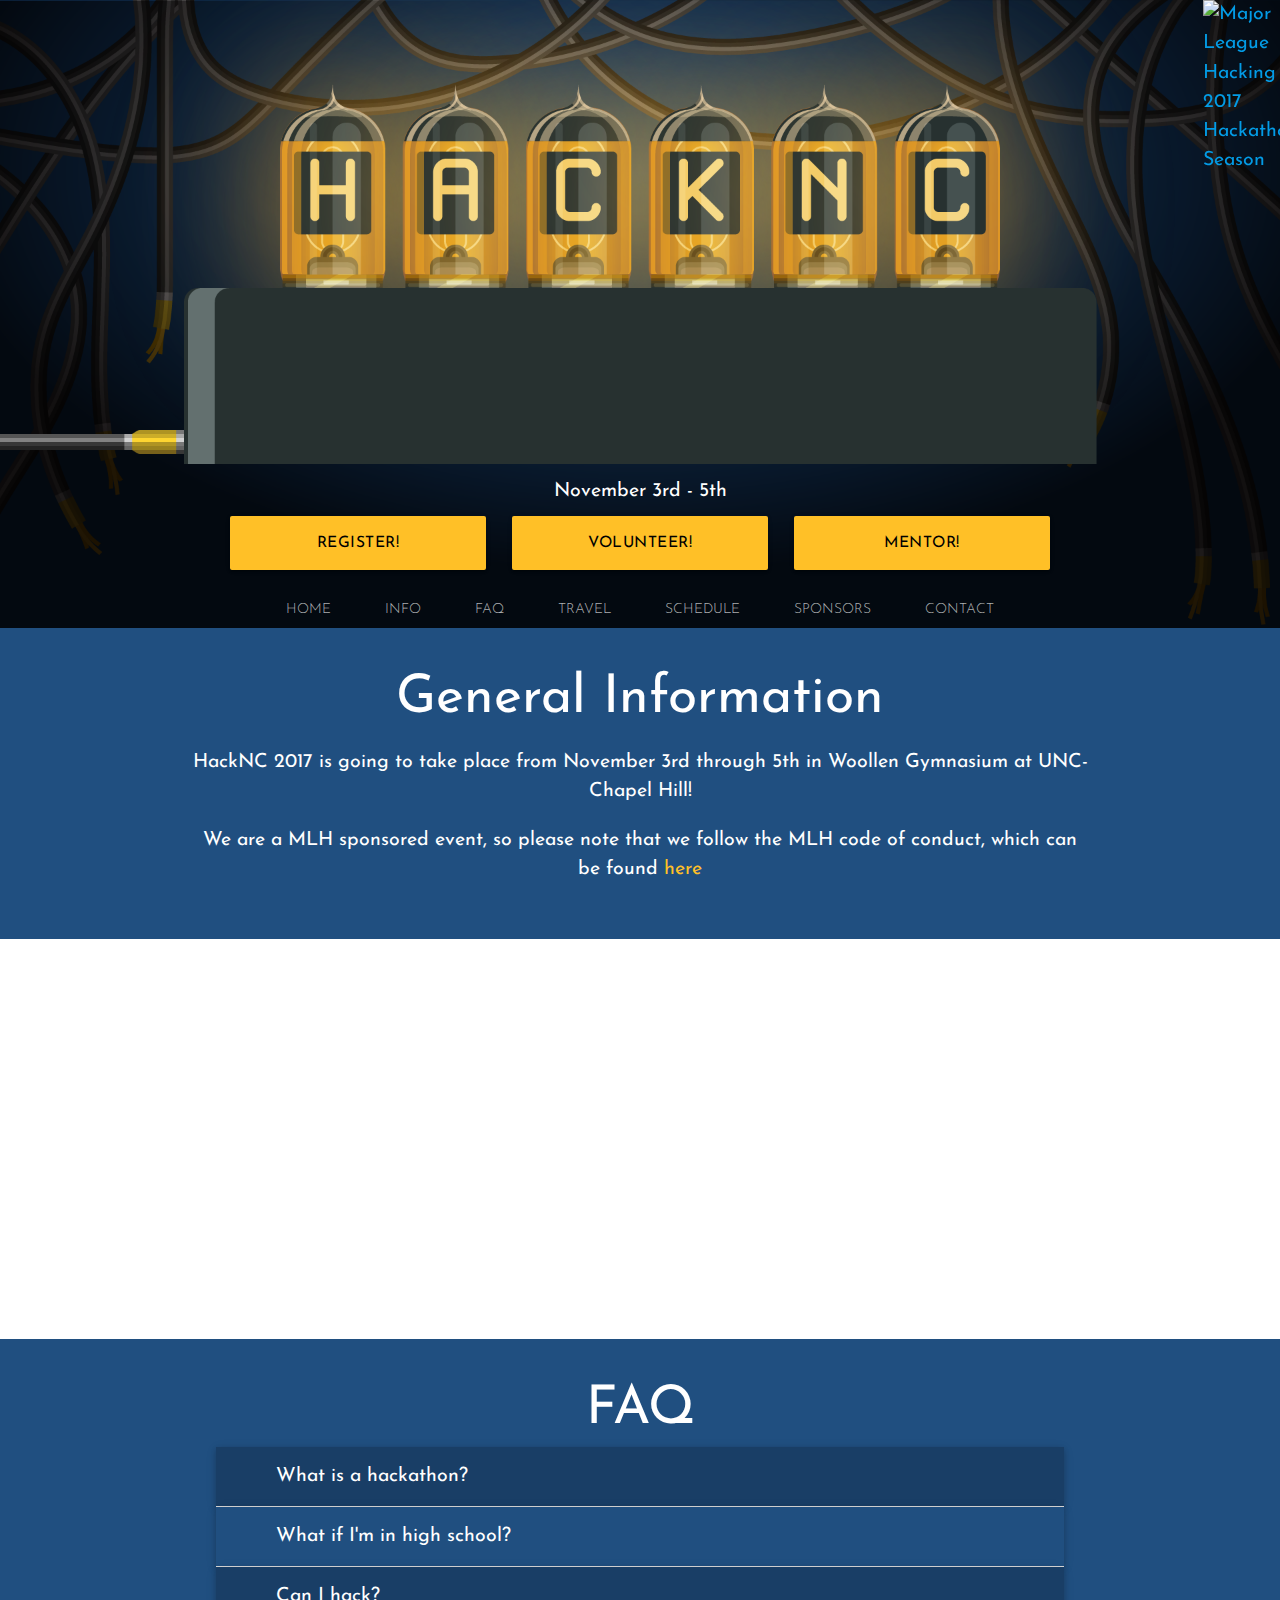
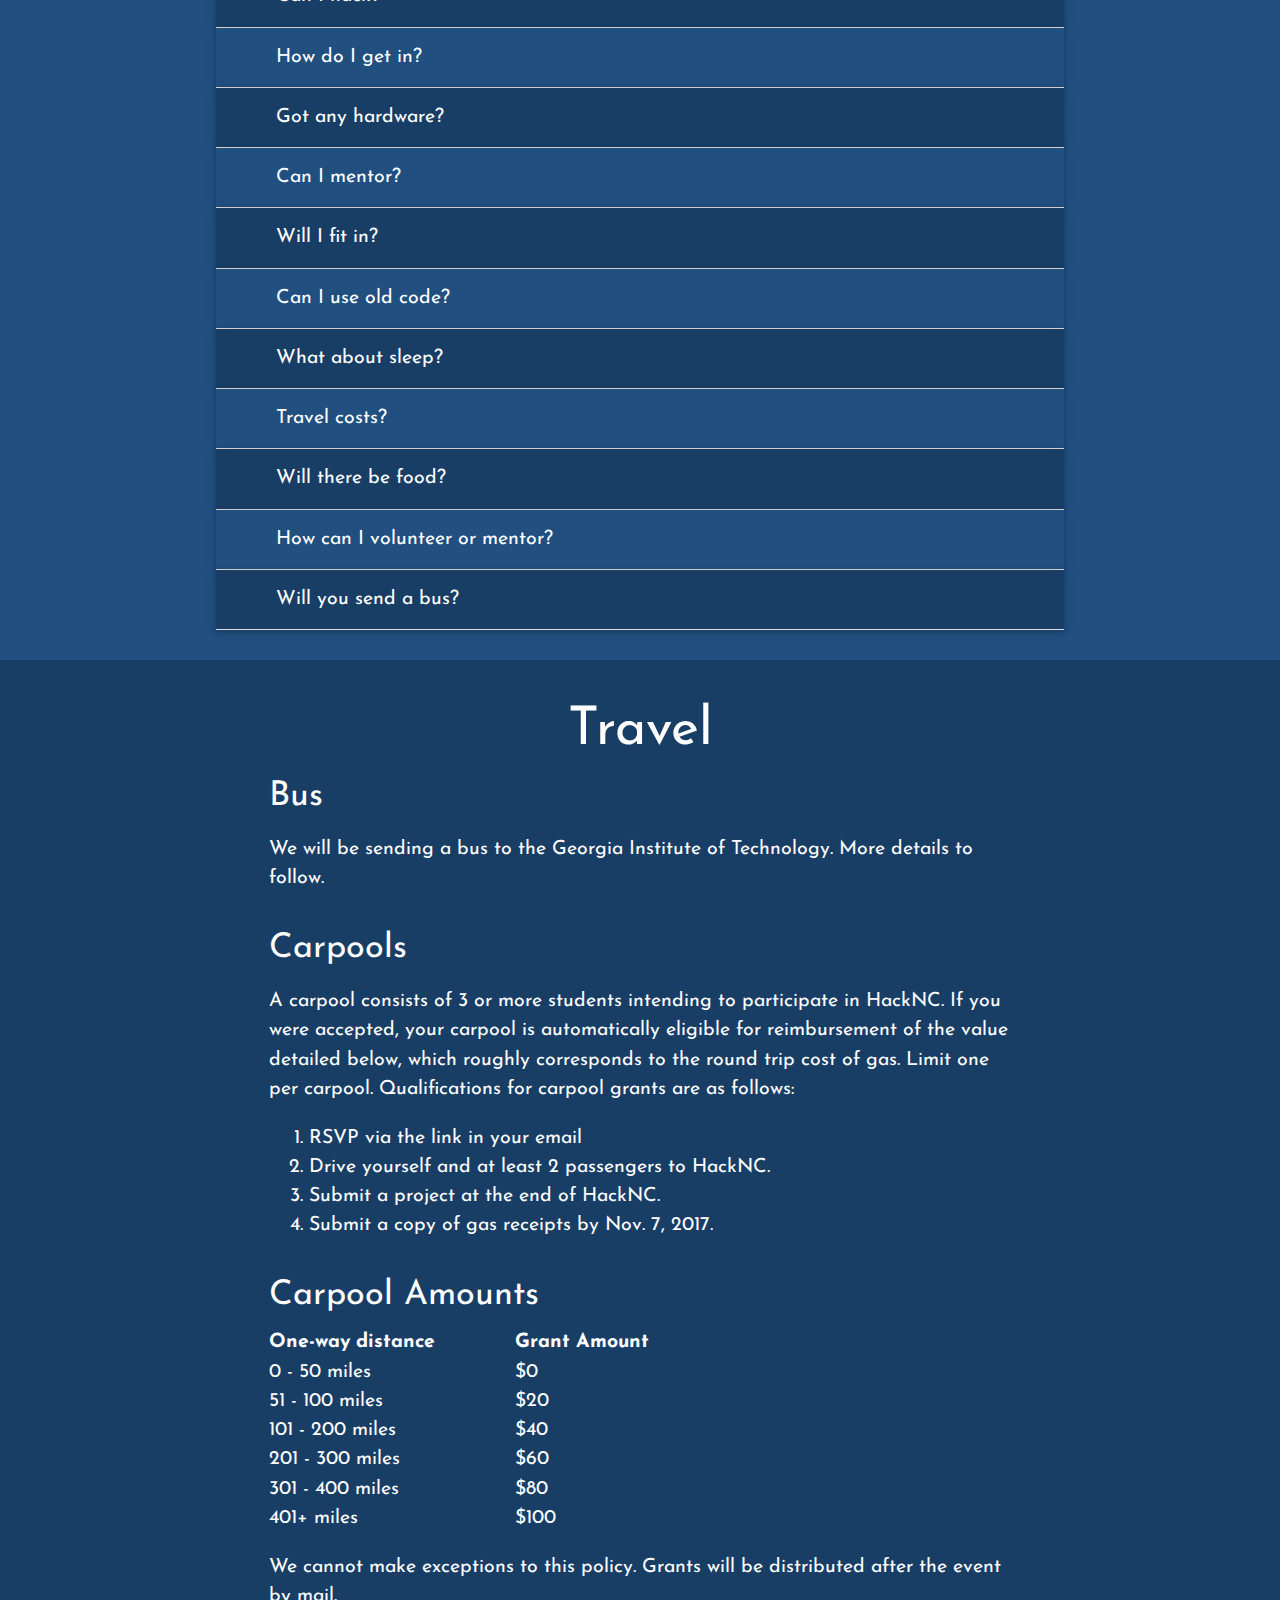
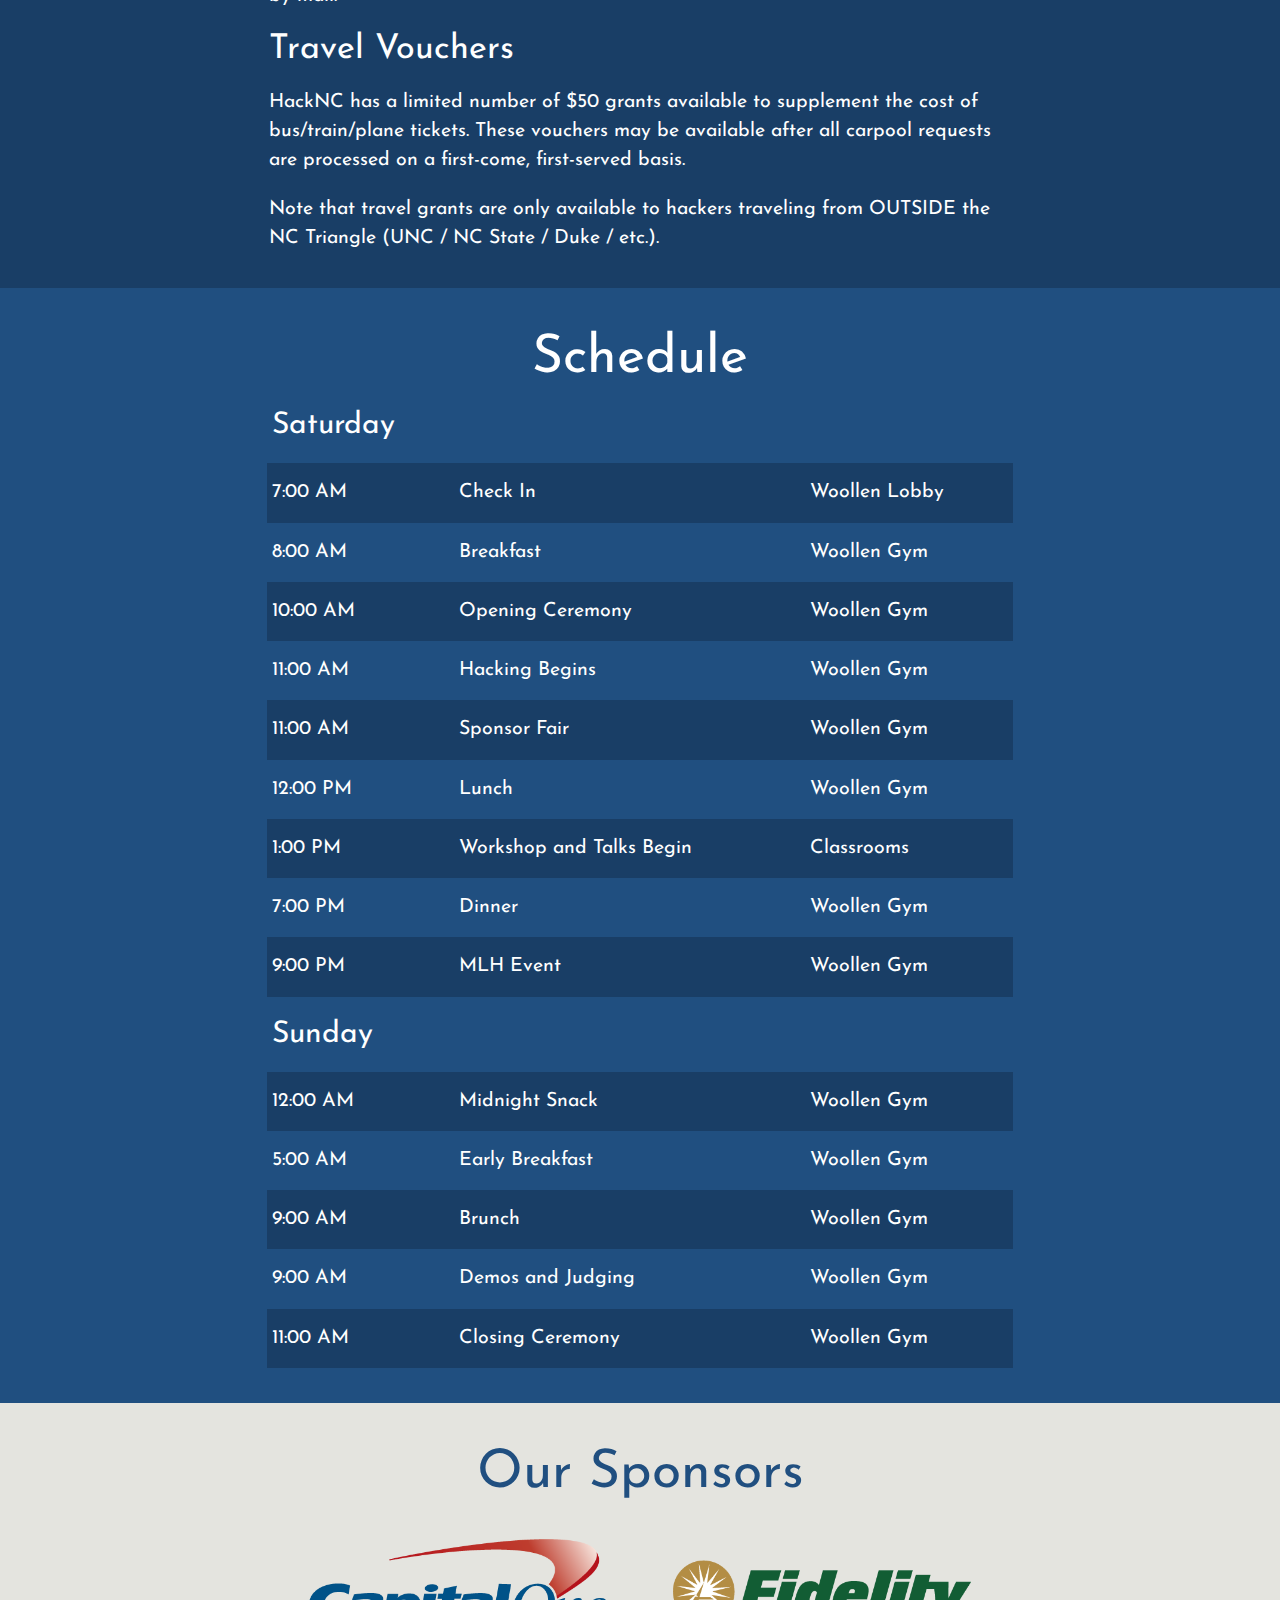
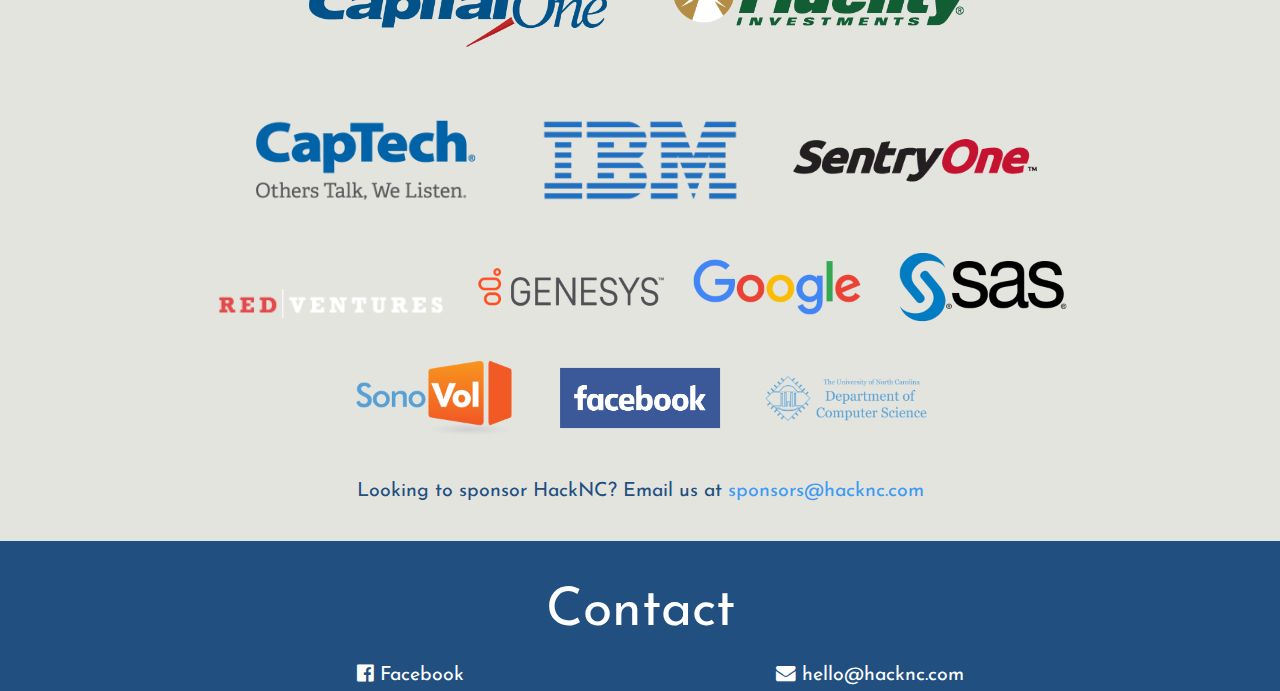
==== index.html @ a3426634 "add navbar fix for mobile" ====
<!DOCTYPE html>
<html>
    <head lang="en">
        <meta charset="utf-8">
        <meta name="viewport" content="width=device-width, initial-scale=1, maximum-scale=1, user-scalable=no">


        <script src="https://code.jquery.com/jquery-1.11.0.min.js"></script>
        <script src="https://cdnjs.cloudflare.com/ajax/libs/materialize/0.100.1/js/materialize.min.js"></script>
        <link rel="stylesheet" href="static/assets/css/main.css"></script>

        <link href="https://fonts.googleapis.com/css?family=Bungee|Rubik|Work+Sans|Cabin|Arvo|Nunito|Josefin+Sans" rel="stylesheet">
        <link href="https://maxcdn.bootstrapcdn.com/font-awesome/4.7.0/css/font-awesome.min.css" rel="stylesheet">

        <link href="static/assets/css/flipclock.css" rel="stylesheet">

        <link rel='icon' href='static/assets/images/favicon.png'>

        <title>HackNC 2017</title>
    </head>

    <body class='white-text'>

<a id="mlh-trust-badge"
    style="display:block;max-width:100px;position:fixed;right:1%;top:0;width:5%;z-index:10000"
    href="https://mlh.io/seasons/na-2018/events?utm_source=na-2018&utm_medium=TrustBadge&utm_campaign=na-2018&utm_content=black"
target="_blank"><img
src="https://s3.amazonaws.com/logged-assets/trust-badge/2018/black.png"
alt="Major League Hacking 2017 Hackathon Season" style="width:100%"></a>
        <div class="background-dark scrollspy" id='home'>
            <div class="row center" id="tubes-row">
                <div id="tubes">
                    <div id='countdown-content'>
                        <div id='countdown-wrapper'>
                            <div id='countdown'></div>
                        </div>
                    </div>
                </div>
            </div>
            <span id="date">November 3rd - 5th <br/></span>

            <div id="registration">
                <a id="register" class="btn-large component"
                    href="https://hacknc.typeform.com/to/a9xMrB">Register!</a>
                <a id='volunteer' class='btn-large component'
                    href="https://docs.google.com/forms/d/e/1FAIpQLSdmQZigMk1ZNoaH3tRZBI3BY5S1PJcHOA3Y2IKzVPr_pt2afA/viewform?usp=sf_link"
                    >Volunteer!</a>
                <a id='mentor' class='btn-large component'
                    href="https://docs.google.com/forms/d/e/1FAIpQLScJ01VDzc9hPVIRqfaGbGVtNDnKLGLErUo9kx80oJgfigaSFg/viewform?usp=sf_link"
                    >Mentor!</a>
            </div>

            <!-- TODO Setup Scrollspy here -->
            <div id="navwrapper">  
                <div id="navbar" class='center'>
                    <!--MOBILE-->
                    <ul class='nbar tabs-transparent table-of-contents hide-on-large-only'>
                        <li class="nitem"><a href="#home"><span>Home</span></a></li>
                        <!-- <li class="nitem"><a href="#register">Register</a></li> <--></-->
                        <!--<li class="nitem"><a
                            href="#info"><span>Info</span></a></li>-->
                        <li class="nitem"><a href="#faq"><span>FAQ</span></a></li>
                        <!--<li class="nitem"><a
                            href="#travel"><span>Travel</span></a></li>-->
                        <li class="nitem"><a href="#schedule"><span>Schedule</span></a></li>
                        <li class="nitem"><a href="#sponsors"><span>Sponsors</span></a></li>
                        <!--<li class="nitem"><a
                            href="#contact"><span>Contact</span></a></li>-->
                    </ul>
                    <!--DESKTOP-->
                    <ul class='nbar tabs-transparent table-of-contents hide-on-med-and-down'>
                        <li class="nitem"><a href="#home"><span>Home</span></a></li>
                        <!-- <li class="nitem"><a href="#register">Register</a></li> -->
                        <li class="nitem"><a href="#info"><span>Info</span></a></li>
                        <li class="nitem"><a href="#faq"><span>FAQ</span></a></li>
                        <li class="nitem"><a href="#travel"><span>Travel</span></a></li>
                        <li class="nitem"><a href="#schedule"><span>Schedule</span></a></li>
                        <li class="nitem"><a href="#sponsors"><span>Sponsors</span></a></li>
                        <li class="nitem"><a href="#contact"><span>Contact</span></a></li>
                    </ul>
                </div>
            </div>
        </div>

        <!-- <div class="section background-dark scrollspy" id='register'>
            <h1>Register</h1>
            </div> -->

            <!-- Registration Moddal -->
            <div id="register" class="modal">
                <div class="modal-content">
                    <h4>Registration</h4>
                    <p>FORM TODO</p>
                </div>

                <div class="modal-footer">
                    <a href="#!" class="modal-action modal-close waves-effect
                        waves-green btn-flat">Submit</a>
                </div>
            </div>


            <div class="section background-light scrollspy" id='info'>
                <div class="container">
                    <h2 class="center">General Information</h2>
                    <div class="row">
                        <div class="col s12 center">
                            <p>
HackNC 2017 is going to take place from November 3rd through 5th in Woollen
Gymnasium at UNC-Chapel Hill!</p>

                            <p> We are a MLH sponsored event, so please note that we
                            follow the MLH code of conduct, which can be found
                            <a href="https://static.mlh.io/docs/mlh-code-of-conduct.pdf">here</a></p>

                        </div>
                    </div>
                </div>
            </div>

            <div class="map-container">
                <iframe
                frameborder="0" style="border:0"
                src="https://www.google.com/maps/embed/v1/place?key=AIzaSyBzbKXif59z3vKRfUXR3LOs_Oc5w-GpB2o
                &q=Wollen+Gym+UNC+NC" allowfullscreen>
                </iframe>
            </div>

            <div class="section background-light scrollspy" id='faq'>
                <div class="container">
                    <h2 class="center">FAQ</h2>
                    <ul class="collapsible popout" data-collapsible="accordion">
                        <li>
                            <div class="collapsible-header faq-dark"><i class="material-icons"></i>What is a hackathon?</div>
                            <div class="collapsible-body faq-light"><p>A hackathon is a weekend of fun and learning. You'll become a better programmer, meet awesome people, and make cool stuff.  There will also be opportunities to win cool prizes and network with our sponsors.</p></div>
                        </li>
                        <li>
                            <div class="collapsible-header faq-light"><i class="material-icons"></i>What if I'm in high school?</div>
                            <div class="collapsible-body faq-dark"><p>As long as you'll be 18 or an enrolled student at UNC by November 3rd, 2017, we would love for you to come to HackNC.  Unfortunately (because of the incredible amount of paperwork involved) we won't be able to accept anyone under the age of 18 not currently enrolled at UNC</p></div>
                        </li>
                        <li>
                            <div class="collapsible-header faq-dark"><i class="material-icons"></i>Can I hack?</div>
                            <div class="collapsible-body faq-light"><p>High schoolers over 18, undergraduates, and graduate students are welcome to participate as hackers.  Professionals should check out mentorship.</p></div>
                        </li>
                        <li>
                            <div class="collapsible-header faq-light"><i class="material-icons"></i>How do I get in?</div>
                            <div class="collapsible-body faq-dark"><p>Anyone can
                                attend HackNC. Our admission criteria doesn't
                                include your level of experience.  However, the
                                registration system is still under construction,
                                join our mailing list to get updates!</p></div>
                        </li>
                        <li>
                            <div class="collapsible-header faq-dark"><i class="material-icons"></i>Got any hardware?</div>
                            <div class="collapsible-body faq-light"><p>You bet!  MLH is providing the <a href="https://mlh.io/hardware-lab">full hardware lab</a>. In addition, we will have soldering kits and other assorted components, Arduinos, Raspberry Pis, sensors, and more Pebbles than you can wear on four limbs...</p></div>
                        </li>
                        <li>
                            <div class="collapsible-header faq-light"><i class="material-icons"></i>Can I mentor?</div>
                            <div class="collapsible-body faq-dark"><p>Professionals are welcome to join as mentors, sponsors, or lecturers.  If you want to come as a mentor, contact us!</p></div>
                        </li>
                        <li>
                            <div class="collapsible-header faq-dark"><i class="material-icons"></i>Will I fit in?</div>
                            <div class="collapsible-body faq-light"><p>Definitely! HackNC and the UNC Computer Science Department are committed to making computer science a more diverse field. Inclusiveness is a top priority for us, and we've been beginner-friendly from the start.</p></div>
                        </li>
                        <li>
                            <div class="collapsible-header faq-light"><i class="material-icons"></i>Can I use old code?</div>
                            <div class="collapsible-body faq-dark"><p>You may use all the publicly available code and APIs that you want, but the code you will be judged on at the end of the hackathon must be new.</p></div>
                        </li>
                        <li>
                            <div class="collapsible-header faq-dark"><i class="material-icons"></i>What about sleep?</div>
                            <div class="collapsible-body faq-light"><p>You should do it!  Bring your own pillow and sleeping bag or blankets. There will be a sleeping space available Friday and Saturday nights.  More info available on our travel page.</p></div>
                        </li>
                        <li>
                            <div class="collapsible-header faq-light"><i class="material-icons"></i>Travel costs?</div>
                            <div class="collapsible-body faq-dark"><p>If you want to come, we want to help get you here.  We will have a limited number of reimbursements for carpooling or vanpooling.</p></div>
                        </li>
                        <li>
                            <div class="collapsible-header faq-dark"><i class="material-icons"></i>Will there be food?</div>
                            <div class="collapsible-body faq-light"><p>Don’t worry - we’ll provide six full meals throughout the hackathon and there will be plenty of snacks in between. You won’t be hungry.</p></div>
                        </li>
                        <li>
                            <div class="collapsible-header faq-light"><i class="material-icons"></i>How can I volunteer or mentor?</div>
                            <div class="collapsible-body faq-dark"><p>Please
                                join our mailing list above, and we will send out
                                information later this fall.
                            </p></div>
                        </li>
                        <li>
                            <div class="collapsible-header faq-dark"><i class="material-icons"></i>Will you send a bus?</div>
                            <div class="collapsible-body faq-light"><p>If you're
                                at Georgia Tech or in that part of Atlanta: you bet!
                                Join our mailing list and watch for more information
                                as we get closer to HackNC.
                        </li>
                    </ul>
                </div>
            </div>

            <div class='section background-dark scrollspy' id='travel'>
                <div class='container'>
                    <h2 class='center'>Travel</h2>
                    <div class='row'>
                        <div class='col s10 offset-s1'>
                            <h4>Bus</h4>
                            <p>We will be sending a bus to the Georgia Institute of Technology. More details to follow.</p>
                        </div>
                    </div>
                    <div class='row'>
                        <div class='col s10 offset-s1'>
                            <h4>Carpools</h4>
                            <p>A carpool consists of 3 or more students intending to participate in HackNC.
                            If you were accepted, your carpool is automatically eligible for reimbursement of the value detailed below, which roughly corresponds to the round trip cost of gas. Limit one per carpool. Qualifications for carpool grants are as follows:</p>
                            <ol>
                                <li>RSVP via the link in your email</li>
                                <li>Drive yourself and at least 2 passengers to HackNC.</li>
                                <li>Submit a project at the end of HackNC.</li>
                                <li>Submit a copy of gas receipts by Nov. 7, 2017.</li>
                            </ol>
                        </div>
                    </div>
                    
                    <div class='row'>
                        <div class='col s10 offset-s1'>
                            <h4>Carpool Amounts</h4>
                            <table align='left' class='grant-table'>
                                <tr><th>One-way distance</th><th>Grant Amount</th></tr>
                                <tr><td>0 - 50 miles</td><td>$0</td></tr>
                                <tr><td>51 - 100 miles</td><td>$20</td></tr>
                                <tr><td>101 - 200 miles</td><td>$40</td></tr>
                                <tr><td>201 - 300 miles</td><td>$60</td></tr>
                                <tr><td>301 - 400 miles</td><td>$80</td></tr>
                                <tr><td>401+ miles</td><td>$100</td></tr>
                            </table>
                            <br>
                        </div>
                    </div>
                    
                    <div class='row'>
                        <div class='col s10 offset-s1'>
                            <p>We cannot make exceptions to this policy. Grants will be distributed after the event by mail.</p>
                            <h4>Travel Vouchers</h4>
                            <p>HackNC has a limited number of $50 grants available to supplement the cost of bus/train/plane tickets. These vouchers may be available after all carpool requests are processed on a first-come, first-served basis.</p>
                            <p>Note that travel grants are only available to hackers traveling from OUTSIDE the NC Triangle (UNC / NC State / Duke / etc.).</p>
                        </div>
                    </div>
                </div>
            </div>

            <div class='section background-light scrollspy' id='schedule'>
                <h2 class='center'>Schedule</h2>
                <div class='row center'>
                    <div class='table-container col s12'>
                        <table>
                            <tbody>
                                <tr class='day'><td class='daycell'>Saturday</td></tr>
                                <tr><td class='time'>7:00 AM</td><td class='event'>Check In</td><td class='place'>Woollen Lobby</td></tr>
                                <tr><td class='time'>8:00 AM</td><td class='event'>Breakfast</td><td class='place'>Woollen Gym</td></tr>
                                <tr><td class='time'>10:00 AM</td><td class='event'>Opening Ceremony</td><td class='place'>Woollen Gym</td></tr>
                                <tr><td class='time'>11:00 AM</td><td class='event'>Hacking Begins</td><td class='place'>Woollen Gym</td></tr>
                                <tr><td class='time'>11:00 AM</td><td class='event'>Sponsor Fair</td><td class='place'>Woollen Gym</td></tr>
                                <tr><td class='time'>12:00 PM</td><td class='event'>Lunch</td><td class='place'>Woollen Gym</td></tr>
                                <tr><td class='time'>1:00 PM</td><td class='event'>Workshop and Talks Begin</td><td class='place'>Classrooms</td></tr>
                                <tr><td class='time'>7:00 PM</td><td class='event'>Dinner</td><td class='place'>Woollen Gym</td></tr>
                                <tr><td class='time'>9:00 PM</td><td class='event'>MLH Event</td><td class='place'>Woollen Gym</td></tr>
                                <tr class='day'><td class='daycell'>Sunday</td></tr>
                                <tr><td class='time'>12:00 AM</td><td class='event'>Midnight Snack</td><td class='place'>Woollen Gym</td></tr>
                                <tr><td class='time'>5:00 AM</td><td class='event'>Early Breakfast</td><td class='place'>Woollen Gym</td></tr>
                                <tr><td class='time'>9:00 AM</td><td class='event'>Brunch</td><td class='place'>Woollen Gym</td></tr>
                                <tr><td class='time'>9:00 AM</td><td class='event'>Demos and Judging</td><td class='place'>Woollen Gym</td></tr>
                                <tr><td class='time'>11:00 AM</td><td class='event'>Closing Ceremony</td><td class='place'>Woollen Gym</td></tr>
                            </tbody>
                        </table>
                    </div>
                </div>
            </div>

            <div class='section sponsors background-light scrollspy' id='sponsors'>
                <h2 class="center">Our Sponsors</h2>
                <div class='container center'>
                    <a href='https://www.capitalone.com/'>
                        <img class='sponsor-image tier-4' src='static/assets/images/sponsors/capitalone.png'></a>
                    <a href='https://www.fidelity.com/'>
                        <img class='sponsor-image tier-4' src='static/assets/images/sponsors/fidelity.png'></a>
                    <a href='https://www.captechconsulting.com/'>
                        <img class='sponsor-image tier-3' src='static/assets/images/sponsors/captech.png'></a>
                    <a href='https://www.ibm.com/'>
                        <img class='sponsor-image tier-3' src='static/assets/images/sponsors/ibm.png'></a>
                    <a href='https://www.sentryone.com/'>
                        <img class='sponsor-image tier-3' src='static/assets/images/sponsors/sentryone.png'></a>
                    <a href='https://www.redventures.com/'>
                        <img class='sponsor-image tier-3' src='static/assets/images/sponsors/rv.png'></a>
                    <a href='https://www.genesys.com/'>
                        <img class='sponsor-image tier-1' src='static/assets/images/sponsors/genesys.png'></a>
                    <a href='https://www.google.com/'>
                        <img class='sponsor-image tier-1' src='static/assets/images/sponsors/google.png'></a>
                    <a href='https://www.sas.com/'>
                        <img class='sponsor-image tier-1' src='static/assets/images/sponsors/sas.png'></a>
                    <a href='https://www.sonovol.com/'>
                        <img class='sponsor-image tier-1' src='static/assets/images/sponsors/sonovol.png'></a>
                    <a href='https://www.facebook.com/'>
                        <img class='sponsor-image tier-1' src='static/assets/images/sponsors/facebook.png'></a>
                    <a href='https://cs.unc.edu/'>
                        <img class='sponsor-image tier-1' src='static/assets/images/sponsors/unc-cs.png'></a>
                    <p class="center">Looking to sponsor HackNC? Email us at <a class="sponsor-email"
                    href="mailto:sponsors@hacknc.com">sponsors@hacknc.com</a></p>
                </div>
                
            </div>

            <div class="section background-light scrollspy" id='contact'>
                <h2 class="center">Contact</h2>
                <div class="container">
                    <div class="row">
                        <ul class="center" id="contact-links">
                            <li class="left fb-link"><a href="https://www.facebook.com/thehacknc/?fref=ts" class="white-text">
                                <i class="fa fa-facebook-official"></i> Facebook</a></li>
                            <li class="right email-link"><a href="mailto:hello@hacknc.com" class="white-text">
                                <i class="fa fa-envelope"></i> hello@hacknc.com</a></li>
                            <li class="left snapchat-link"><a href="https://www.snapchat.com/add/hacknc" class="white-text">
                                <i class="fa fa-snapchat-square"></i> HackNC</a></li>
                            <li class="right twitter-link"><a href="https://twitter.com/thehacknc" class="white-text">
                                <i class="fa fa-twitter-square"></i> @TheHackNC</a></li>
                        </ul>
                    </div>
                </div>
            </div>

            <script src="static/assets/js/main.js"></script>
            <script src="static/assets/js/schedule.js"></script>
            <script src="static/assets/js/register.js"></script>
            <script src="static/assets/js/flipclock.min.js"></script>

    </body>
    <script>
        (function(i,s,o,g,r,a,m){i['GoogleAnalyticsObject']=r;i[r]=i[r]||function(){
        (i[r].q=i[r].q||[]).push(arguments)},i[r].l=1*new Date();a=s.createElement(o),
        m=s.getElementsByTagName(o)[0];a.async=1;a.src=g;m.parentNode.insertBefore(a,m)
        })(window,document,'script','https://www.google-analytics.com/analytics.js','ga');

        ga('create', 'UA-61641591-3', 'auto');
        ga('send', 'pageview');
        document.getElementById("register").addEventListener("click", function() {
            ga('send', 'event', 'register-button', 'click');
        })
    </script>
</html>
---- static/assets/css/main.css ----
* {
  font-family: 'Josefin Sans';
  font-size: 1.2rem; }
  @media only screen and (min-width: 768px) {
    * {
      font-size: 1.3rem; } }

#home {
  text-align: center;
  padding-bottom: 0;
  top: 0;
  left: 0;
  background-image: url("/static/assets/images/vign3L.png");
  background-size: 100%;
  background-repeat: no-repeat; }

#tubes-row {
  position: relative;
  height: 400px;
  margin-bottom: 1%; }

#tubes {
  position: relative;
  background-image: url("/static/assets/images/tubes-only3.png");
  background-size: 100%;
  background-repeat: no-repeat;
  height: 100%;
  bottom: 0; }

#countdown-content {
  text-align: center;
  position: absolute;
  left: 50%;
  bottom: 0;
  margin-right: -50%;
  transform: translate(-50%, 0%); }
  @media only screen and (min-width: 400px) {
    #countdown-content {
      height: 25%; } }
  @media only screen and (min-width: 1248px) {
    #countdown-content {
      height: 30%; } }

#center-wrapper {
  text-align: center; }

#countdown {
  display: inline-block;
  width: auto; }

.table-of-contents a.active {
  font-weight: bold !important;
  background-color: rgba(255, 255, 255, 0.1) !important;
  border-bottom: 2px solid #fff !important; }

.materialize-red {
  background-color: #e51c23 !important; }

.materialize-red-text {
  color: #e51c23 !important; }

.materialize-red.lighten-5 {
  background-color: #fdeaeb !important; }

.materialize-red-text.text-lighten-5 {
  color: #fdeaeb !important; }

.materialize-red.lighten-4 {
  background-color: #f8c1c3 !important; }

.materialize-red-text.text-lighten-4 {
  color: #f8c1c3 !important; }

.materialize-red.lighten-3 {
  background-color: #f3989b !important; }

.materialize-red-text.text-lighten-3 {
  color: #f3989b !important; }

.materialize-red.lighten-2 {
  background-color: #ee6e73 !important; }

.materialize-red-text.text-lighten-2 {
  color: #ee6e73 !important; }

.materialize-red.lighten-1 {
  background-color: #ea454b !important; }

.materialize-red-text.text-lighten-1 {
  color: #ea454b !important; }

.materialize-red.darken-1 {
  background-color: #d0181e !important; }

.materialize-red-text.text-darken-1 {
  color: #d0181e !important; }

.materialize-red.darken-2 {
  background-color: #b9151b !important; }

.materialize-red-text.text-darken-2 {
  color: #b9151b !important; }

.materialize-red.darken-3 {
  background-color: #a21318 !important; }

.materialize-red-text.text-darken-3 {
  color: #a21318 !important; }

.materialize-red.darken-4 {
  background-color: #8b1014 !important; }

.materialize-red-text.text-darken-4 {
  color: #8b1014 !important; }

.red {
  background-color: #F44336 !important; }

.red-text {
  color: #F44336 !important; }

.red.lighten-5 {
  background-color: #FFEBEE !important; }

.red-text.text-lighten-5 {
  color: #FFEBEE !important; }

.red.lighten-4 {
  background-color: #FFCDD2 !important; }

.red-text.text-lighten-4 {
  color: #FFCDD2 !important; }

.red.lighten-3 {
  background-color: #EF9A9A !important; }

.red-text.text-lighten-3 {
  color: #EF9A9A !important; }

.red.lighten-2 {
  background-color: #E57373 !important; }

.red-text.text-lighten-2 {
  color: #E57373 !important; }

.red.lighten-1 {
  background-color: #EF5350 !important; }

.red-text.text-lighten-1 {
  color: #EF5350 !important; }

.red.darken-1 {
  background-color: #E53935 !important; }

.red-text.text-darken-1 {
  color: #E53935 !important; }

.red.darken-2 {
  background-color: #D32F2F !important; }

.red-text.text-darken-2 {
  color: #D32F2F !important; }

.red.darken-3 {
  background-color: #C62828 !important; }

.red-text.text-darken-3 {
  color: #C62828 !important; }

.red.darken-4 {
  background-color: #B71C1C !important; }

.red-text.text-darken-4 {
  color: #B71C1C !important; }

.red.accent-1 {
  background-color: #FF8A80 !important; }

.red-text.text-accent-1 {
  color: #FF8A80 !important; }

.red.accent-2 {
  background-color: #FF5252 !important; }

.red-text.text-accent-2 {
  color: #FF5252 !important; }

.red.accent-3 {
  background-color: #FF1744 !important; }

.red-text.text-accent-3 {
  color: #FF1744 !important; }

.red.accent-4 {
  background-color: #D50000 !important; }

.red-text.text-accent-4 {
  color: #D50000 !important; }

.pink {
  background-color: #e91e63 !important; }

.pink-text {
  color: #e91e63 !important; }

.pink.lighten-5 {
  background-color: #fce4ec !important; }

.pink-text.text-lighten-5 {
  color: #fce4ec !important; }

.pink.lighten-4 {
  background-color: #f8bbd0 !important; }

.pink-text.text-lighten-4 {
  color: #f8bbd0 !important; }

.pink.lighten-3 {
  background-color: #f48fb1 !important; }

.pink-text.text-lighten-3 {
  color: #f48fb1 !important; }

.pink.lighten-2 {
  background-color: #f06292 !important; }

.pink-text.text-lighten-2 {
  color: #f06292 !important; }

.pink.lighten-1 {
  background-color: #ec407a !important; }

.pink-text.text-lighten-1 {
  color: #ec407a !important; }

.pink.darken-1 {
  background-color: #d81b60 !important; }

.pink-text.text-darken-1 {
  color: #d81b60 !important; }

.pink.darken-2 {
  background-color: #c2185b !important; }

.pink-text.text-darken-2 {
  color: #c2185b !important; }

.pink.darken-3 {
  background-color: #ad1457 !important; }

.pink-text.text-darken-3 {
  color: #ad1457 !important; }

.pink.darken-4 {
  background-color: #880e4f !important; }

.pink-text.text-darken-4 {
  color: #880e4f !important; }

.pink.accent-1 {
  background-color: #ff80ab !important; }

.pink-text.text-accent-1 {
  color: #ff80ab !important; }

.pink.accent-2 {
  background-color: #ff4081 !important; }

.pink-text.text-accent-2 {
  color: #ff4081 !important; }

.pink.accent-3 {
  background-color: #f50057 !important; }

.pink-text.text-accent-3 {
  color: #f50057 !important; }

.pink.accent-4 {
  background-color: #c51162 !important; }

.pink-text.text-accent-4 {
  color: #c51162 !important; }

.purple {
  background-color: #9c27b0 !important; }

.purple-text {
  color: #9c27b0 !important; }

.purple.lighten-5 {
  background-color: #f3e5f5 !important; }

.purple-text.text-lighten-5 {
  color: #f3e5f5 !important; }

.purple.lighten-4 {
  background-color: #e1bee7 !important; }

.purple-text.text-lighten-4 {
  color: #e1bee7 !important; }

.purple.lighten-3 {
  background-color: #ce93d8 !important; }

.purple-text.text-lighten-3 {
  color: #ce93d8 !important; }

.purple.lighten-2 {
  background-color: #ba68c8 !important; }

.purple-text.text-lighten-2 {
  color: #ba68c8 !important; }

.purple.lighten-1 {
  background-color: #ab47bc !important; }

.purple-text.text-lighten-1 {
  color: #ab47bc !important; }

.purple.darken-1 {
  background-color: #8e24aa !important; }

.purple-text.text-darken-1 {
  color: #8e24aa !important; }

.purple.darken-2 {
  background-color: #7b1fa2 !important; }

.purple-text.text-darken-2 {
  color: #7b1fa2 !important; }

.purple.darken-3 {
  background-color: #6a1b9a !important; }

.purple-text.text-darken-3 {
  color: #6a1b9a !important; }

.purple.darken-4 {
  background-color: #4a148c !important; }

.purple-text.text-darken-4 {
  color: #4a148c !important; }

.purple.accent-1 {
  background-color: #ea80fc !important; }

.purple-text.text-accent-1 {
  color: #ea80fc !important; }

.purple.accent-2 {
  background-color: #e040fb !important; }

.purple-text.text-accent-2 {
  color: #e040fb !important; }

.purple.accent-3 {
  background-color: #d500f9 !important; }

.purple-text.text-accent-3 {
  color: #d500f9 !important; }

.purple.accent-4 {
  background-color: #aa00ff !important; }

.purple-text.text-accent-4 {
  color: #aa00ff !important; }

.deep-purple {
  background-color: #673ab7 !important; }

.deep-purple-text {
  color: #673ab7 !important; }

.deep-purple.lighten-5 {
  background-color: #ede7f6 !important; }

.deep-purple-text.text-lighten-5 {
  color: #ede7f6 !important; }

.deep-purple.lighten-4 {
  background-color: #d1c4e9 !important; }

.deep-purple-text.text-lighten-4 {
  color: #d1c4e9 !important; }

.deep-purple.lighten-3 {
  background-color: #b39ddb !important; }

.deep-purple-text.text-lighten-3 {
  color: #b39ddb !important; }

.deep-purple.lighten-2 {
  background-color: #9575cd !important; }

.deep-purple-text.text-lighten-2 {
  color: #9575cd !important; }

.deep-purple.lighten-1 {
  background-color: #7e57c2 !important; }

.deep-purple-text.text-lighten-1 {
  color: #7e57c2 !important; }

.deep-purple.darken-1 {
  background-color: #5e35b1 !important; }

.deep-purple-text.text-darken-1 {
  color: #5e35b1 !important; }

.deep-purple.darken-2 {
  background-color: #512da8 !important; }

.deep-purple-text.text-darken-2 {
  color: #512da8 !important; }

.deep-purple.darken-3 {
  background-color: #4527a0 !important; }

.deep-purple-text.text-darken-3 {
  color: #4527a0 !important; }

.deep-purple.darken-4 {
  background-color: #311b92 !important; }

.deep-purple-text.text-darken-4 {
  color: #311b92 !important; }

.deep-purple.accent-1 {
  background-color: #b388ff !important; }

.deep-purple-text.text-accent-1 {
  color: #b388ff !important; }

.deep-purple.accent-2 {
  background-color: #7c4dff !important; }

.deep-purple-text.text-accent-2 {
  color: #7c4dff !important; }

.deep-purple.accent-3 {
  background-color: #651fff !important; }

.deep-purple-text.text-accent-3 {
  color: #651fff !important; }

.deep-purple.accent-4 {
  background-color: #6200ea !important; }

.deep-purple-text.text-accent-4 {
  color: #6200ea !important; }

.indigo {
  background-color: #3f51b5 !important; }

.indigo-text {
  color: #3f51b5 !important; }

.indigo.lighten-5 {
  background-color: #e8eaf6 !important; }

.indigo-text.text-lighten-5 {
  color: #e8eaf6 !important; }

.indigo.lighten-4 {
  background-color: #c5cae9 !important; }

.indigo-text.text-lighten-4 {
  color: #c5cae9 !important; }

.indigo.lighten-3 {
  background-color: #9fa8da !important; }

.indigo-text.text-lighten-3 {
  color: #9fa8da !important; }

.indigo.lighten-2 {
  background-color: #7986cb !important; }

.indigo-text.text-lighten-2 {
  color: #7986cb !important; }

.indigo.lighten-1 {
  background-color: #5c6bc0 !important; }

.indigo-text.text-lighten-1 {
  color: #5c6bc0 !important; }

.indigo.darken-1 {
  background-color: #3949ab !important; }

.indigo-text.text-darken-1 {
  color: #3949ab !important; }

.indigo.darken-2 {
  background-color: #303f9f !important; }

.indigo-text.text-darken-2 {
  color: #303f9f !important; }

.indigo.darken-3 {
  background-color: #283593 !important; }

.indigo-text.text-darken-3 {
  color: #283593 !important; }

.indigo.darken-4 {
  background-color: #1a237e !important; }

.indigo-text.text-darken-4 {
  color: #1a237e !important; }

.indigo.accent-1 {
  background-color: #8c9eff !important; }

.indigo-text.text-accent-1 {
  color: #8c9eff !important; }

.indigo.accent-2 {
  background-color: #536dfe !important; }

.indigo-text.text-accent-2 {
  color: #536dfe !important; }

.indigo.accent-3 {
  background-color: #3d5afe !important; }

.indigo-text.text-accent-3 {
  color: #3d5afe !important; }

.indigo.accent-4 {
  background-color: #304ffe !important; }

.indigo-text.text-accent-4 {
  color: #304ffe !important; }

.blue {
  background-color: #2196F3 !important; }

.blue-text {
  color: #2196F3 !important; }

.blue.lighten-5 {
  background-color: #E3F2FD !important; }

.blue-text.text-lighten-5 {
  color: #E3F2FD !important; }

.blue.lighten-4 {
  background-color: #BBDEFB !important; }

.blue-text.text-lighten-4 {
  color: #BBDEFB !important; }

.blue.lighten-3 {
  background-color: #90CAF9 !important; }

.blue-text.text-lighten-3 {
  color: #90CAF9 !important; }

.blue.lighten-2 {
  background-color: #64B5F6 !important; }

.blue-text.text-lighten-2 {
  color: #64B5F6 !important; }

.blue.lighten-1 {
  background-color: #42A5F5 !important; }

.blue-text.text-lighten-1 {
  color: #42A5F5 !important; }

.blue.darken-1 {
  background-color: #1E88E5 !important; }

.blue-text.text-darken-1 {
  color: #1E88E5 !important; }

.blue.darken-2 {
  background-color: #1976D2 !important; }

.blue-text.text-darken-2 {
  color: #1976D2 !important; }

.blue.darken-3 {
  background-color: #1565C0 !important; }

.blue-text.text-darken-3 {
  color: #1565C0 !important; }

.blue.darken-4 {
  background-color: #0D47A1 !important; }

.blue-text.text-darken-4 {
  color: #0D47A1 !important; }

.blue.accent-1 {
  background-color: #82B1FF !important; }

.blue-text.text-accent-1 {
  color: #82B1FF !important; }

.blue.accent-2 {
  background-color: #448AFF !important; }

.blue-text.text-accent-2 {
  color: #448AFF !important; }

.blue.accent-3 {
  background-color: #2979FF !important; }

.blue-text.text-accent-3 {
  color: #2979FF !important; }

.blue.accent-4 {
  background-color: #2962FF !important; }

.blue-text.text-accent-4 {
  color: #2962FF !important; }

.light-blue {
  background-color: #03a9f4 !important; }

.light-blue-text {
  color: #03a9f4 !important; }

.light-blue.lighten-5 {
  background-color: #e1f5fe !important; }

.light-blue-text.text-lighten-5 {
  color: #e1f5fe !important; }

.light-blue.lighten-4 {
  background-color: #b3e5fc !important; }

.light-blue-text.text-lighten-4 {
  color: #b3e5fc !important; }

.light-blue.lighten-3 {
  background-color: #81d4fa !important; }

.light-blue-text.text-lighten-3 {
  color: #81d4fa !important; }

.light-blue.lighten-2 {
  background-color: #4fc3f7 !important; }

.light-blue-text.text-lighten-2 {
  color: #4fc3f7 !important; }

.light-blue.lighten-1 {
  background-color: #29b6f6 !important; }

.light-blue-text.text-lighten-1 {
  color: #29b6f6 !important; }

.light-blue.darken-1 {
  background-color: #039be5 !important; }

.light-blue-text.text-darken-1 {
  color: #039be5 !important; }

.light-blue.darken-2 {
  background-color: #0288d1 !important; }

.light-blue-text.text-darken-2 {
  color: #0288d1 !important; }

.light-blue.darken-3 {
  background-color: #0277bd !important; }

.light-blue-text.text-darken-3 {
  color: #0277bd !important; }

.light-blue.darken-4 {
  background-color: #01579b !important; }

.light-blue-text.text-darken-4 {
  color: #01579b !important; }

.light-blue.accent-1 {
  background-color: #80d8ff !important; }

.light-blue-text.text-accent-1 {
  color: #80d8ff !important; }

.light-blue.accent-2 {
  background-color: #40c4ff !important; }

.light-blue-text.text-accent-2 {
  color: #40c4ff !important; }

.light-blue.accent-3 {
  background-color: #00b0ff !important; }

.light-blue-text.text-accent-3 {
  color: #00b0ff !important; }

.light-blue.accent-4 {
  background-color: #0091ea !important; }

.light-blue-text.text-accent-4 {
  color: #0091ea !important; }

.cyan {
  background-color: #00bcd4 !important; }

.cyan-text {
  color: #00bcd4 !important; }

.cyan.lighten-5 {
  background-color: #e0f7fa !important; }

.cyan-text.text-lighten-5 {
  color: #e0f7fa !important; }

.cyan.lighten-4 {
  background-color: #b2ebf2 !important; }

.cyan-text.text-lighten-4 {
  color: #b2ebf2 !important; }

.cyan.lighten-3 {
  background-color: #80deea !important; }

.cyan-text.text-lighten-3 {
  color: #80deea !important; }

.cyan.lighten-2 {
  background-color: #4dd0e1 !important; }

.cyan-text.text-lighten-2 {
  color: #4dd0e1 !important; }

.cyan.lighten-1 {
  background-color: #26c6da !important; }

.cyan-text.text-lighten-1 {
  color: #26c6da !important; }

.cyan.darken-1 {
  background-color: #00acc1 !important; }

.cyan-text.text-darken-1 {
  color: #00acc1 !important; }

.cyan.darken-2 {
  background-color: #0097a7 !important; }

.cyan-text.text-darken-2 {
  color: #0097a7 !important; }

.cyan.darken-3 {
  background-color: #00838f !important; }

.cyan-text.text-darken-3 {
  color: #00838f !important; }

.cyan.darken-4 {
  background-color: #006064 !important; }

.cyan-text.text-darken-4 {
  color: #006064 !important; }

.cyan.accent-1 {
  background-color: #84ffff !important; }

.cyan-text.text-accent-1 {
  color: #84ffff !important; }

.cyan.accent-2 {
  background-color: #18ffff !important; }

.cyan-text.text-accent-2 {
  color: #18ffff !important; }

.cyan.accent-3 {
  background-color: #00e5ff !important; }

.cyan-text.text-accent-3 {
  color: #00e5ff !important; }

.cyan.accent-4 {
  background-color: #00b8d4 !important; }

.cyan-text.text-accent-4 {
  color: #00b8d4 !important; }

.teal {
  background-color: #009688 !important; }

.teal-text {
  color: #009688 !important; }

.teal.lighten-5 {
  background-color: #e0f2f1 !important; }

.teal-text.text-lighten-5 {
  color: #e0f2f1 !important; }

.teal.lighten-4 {
  background-color: #b2dfdb !important; }

.teal-text.text-lighten-4 {
  color: #b2dfdb !important; }

.teal.lighten-3 {
  background-color: #80cbc4 !important; }

.teal-text.text-lighten-3 {
  color: #80cbc4 !important; }

.teal.lighten-2 {
  background-color: #4db6ac !important; }

.teal-text.text-lighten-2 {
  color: #4db6ac !important; }

.teal.lighten-1 {
  background-color: #26a69a !important; }

.teal-text.text-lighten-1 {
  color: #26a69a !important; }

.teal.darken-1 {
  background-color: #00897b !important; }

.teal-text.text-darken-1 {
  color: #00897b !important; }

.teal.darken-2 {
  background-color: #00796b !important; }

.teal-text.text-darken-2 {
  color: #00796b !important; }

.teal.darken-3 {
  background-color: #00695c !important; }

.teal-text.text-darken-3 {
  color: #00695c !important; }

.teal.darken-4 {
  background-color: #004d40 !important; }

.teal-text.text-darken-4 {
  color: #004d40 !important; }

.teal.accent-1 {
  background-color: #a7ffeb !important; }

.teal-text.text-accent-1 {
  color: #a7ffeb !important; }

.teal.accent-2 {
  background-color: #64ffda !important; }

.teal-text.text-accent-2 {
  color: #64ffda !important; }

.teal.accent-3 {
  background-color: #1de9b6 !important; }

.teal-text.text-accent-3 {
  color: #1de9b6 !important; }

.teal.accent-4 {
  background-color: #00bfa5 !important; }

.teal-text.text-accent-4 {
  color: #00bfa5 !important; }

.green {
  background-color: #4CAF50 !important; }

.green-text {
  color: #4CAF50 !important; }

.green.lighten-5 {
  background-color: #E8F5E9 !important; }

.green-text.text-lighten-5 {
  color: #E8F5E9 !important; }

.green.lighten-4 {
  background-color: #C8E6C9 !important; }

.green-text.text-lighten-4 {
  color: #C8E6C9 !important; }

.green.lighten-3 {
  background-color: #A5D6A7 !important; }

.green-text.text-lighten-3 {
  color: #A5D6A7 !important; }

.green.lighten-2 {
  background-color: #81C784 !important; }

.green-text.text-lighten-2 {
  color: #81C784 !important; }

.green.lighten-1 {
  background-color: #66BB6A !important; }

.green-text.text-lighten-1 {
  color: #66BB6A !important; }

.green.darken-1 {
  background-color: #43A047 !important; }

.green-text.text-darken-1 {
  color: #43A047 !important; }

.green.darken-2 {
  background-color: #388E3C !important; }

.green-text.text-darken-2 {
  color: #388E3C !important; }

.green.darken-3 {
  background-color: #2E7D32 !important; }

.green-text.text-darken-3 {
  color: #2E7D32 !important; }

.green.darken-4 {
  background-color: #1B5E20 !important; }

.green-text.text-darken-4 {
  color: #1B5E20 !important; }

.green.accent-1 {
  background-color: #B9F6CA !important; }

.green-text.text-accent-1 {
  color: #B9F6CA !important; }

.green.accent-2 {
  background-color: #69F0AE !important; }

.green-text.text-accent-2 {
  color: #69F0AE !important; }

.green.accent-3 {
  background-color: #00E676 !important; }

.green-text.text-accent-3 {
  color: #00E676 !important; }

.green.accent-4 {
  background-color: #00C853 !important; }

.green-text.text-accent-4 {
  color: #00C853 !important; }

.light-green {
  background-color: #8bc34a !important; }

.light-green-text {
  color: #8bc34a !important; }

.light-green.lighten-5 {
  background-color: #f1f8e9 !important; }

.light-green-text.text-lighten-5 {
  color: #f1f8e9 !important; }

.light-green.lighten-4 {
  background-color: #dcedc8 !important; }

.light-green-text.text-lighten-4 {
  color: #dcedc8 !important; }

.light-green.lighten-3 {
  background-color: #c5e1a5 !important; }

.light-green-text.text-lighten-3 {
  color: #c5e1a5 !important; }

.light-green.lighten-2 {
  background-color: #aed581 !important; }

.light-green-text.text-lighten-2 {
  color: #aed581 !important; }

.light-green.lighten-1 {
  background-color: #9ccc65 !important; }

.light-green-text.text-lighten-1 {
  color: #9ccc65 !important; }

.light-green.darken-1 {
  background-color: #7cb342 !important; }

.light-green-text.text-darken-1 {
  color: #7cb342 !important; }

.light-green.darken-2 {
  background-color: #689f38 !important; }

.light-green-text.text-darken-2 {
  color: #689f38 !important; }

.light-green.darken-3 {
  background-color: #558b2f !important; }

.light-green-text.text-darken-3 {
  color: #558b2f !important; }

.light-green.darken-4 {
  background-color: #33691e !important; }

.light-green-text.text-darken-4 {
  color: #33691e !important; }

.light-green.accent-1 {
  background-color: #ccff90 !important; }

.light-green-text.text-accent-1 {
  color: #ccff90 !important; }

.light-green.accent-2 {
  background-color: #b2ff59 !important; }

.light-green-text.text-accent-2 {
  color: #b2ff59 !important; }

.light-green.accent-3 {
  background-color: #76ff03 !important; }

.light-green-text.text-accent-3 {
  color: #76ff03 !important; }

.light-green.accent-4 {
  background-color: #64dd17 !important; }

.light-green-text.text-accent-4 {
  color: #64dd17 !important; }

.lime {
  background-color: #cddc39 !important; }

.lime-text {
  color: #cddc39 !important; }

.lime.lighten-5 {
  background-color: #f9fbe7 !important; }

.lime-text.text-lighten-5 {
  color: #f9fbe7 !important; }

.lime.lighten-4 {
  background-color: #f0f4c3 !important; }

.lime-text.text-lighten-4 {
  color: #f0f4c3 !important; }

.lime.lighten-3 {
  background-color: #e6ee9c !important; }

.lime-text.text-lighten-3 {
  color: #e6ee9c !important; }

.lime.lighten-2 {
  background-color: #dce775 !important; }

.lime-text.text-lighten-2 {
  color: #dce775 !important; }

.lime.lighten-1 {
  background-color: #d4e157 !important; }

.lime-text.text-lighten-1 {
  color: #d4e157 !important; }

.lime.darken-1 {
  background-color: #c0ca33 !important; }

.lime-text.text-darken-1 {
  color: #c0ca33 !important; }

.lime.darken-2 {
  background-color: #afb42b !important; }

.lime-text.text-darken-2 {
  color: #afb42b !important; }

.lime.darken-3 {
  background-color: #9e9d24 !important; }

.lime-text.text-darken-3 {
  color: #9e9d24 !important; }

.lime.darken-4 {
  background-color: #827717 !important; }

.lime-text.text-darken-4 {
  color: #827717 !important; }

.lime.accent-1 {
  background-color: #f4ff81 !important; }

.lime-text.text-accent-1 {
  color: #f4ff81 !important; }

.lime.accent-2 {
  background-color: #eeff41 !important; }

.lime-text.text-accent-2 {
  color: #eeff41 !important; }

.lime.accent-3 {
  background-color: #c6ff00 !important; }

.lime-text.text-accent-3 {
  color: #c6ff00 !important; }

.lime.accent-4 {
  background-color: #aeea00 !important; }

.lime-text.text-accent-4 {
  color: #aeea00 !important; }

.yellow {
  background-color: #ffeb3b !important; }

.yellow-text {
  color: #ffeb3b !important; }

.yellow.lighten-5 {
  background-color: #fffde7 !important; }

.yellow-text.text-lighten-5 {
  color: #fffde7 !important; }

.yellow.lighten-4 {
  background-color: #fff9c4 !important; }

.yellow-text.text-lighten-4 {
  color: #fff9c4 !important; }

.yellow.lighten-3 {
  background-color: #fff59d !important; }

.yellow-text.text-lighten-3 {
  color: #fff59d !important; }

.yellow.lighten-2 {
  background-color: #fff176 !important; }

.yellow-text.text-lighten-2 {
  color: #fff176 !important; }

.yellow.lighten-1 {
  background-color: #ffee58 !important; }

.yellow-text.text-lighten-1 {
  color: #ffee58 !important; }

.yellow.darken-1 {
  background-color: #fdd835 !important; }

.yellow-text.text-darken-1 {
  color: #fdd835 !important; }

.yellow.darken-2 {
  background-color: #fbc02d !important; }

.yellow-text.text-darken-2 {
  color: #fbc02d !important; }

.yellow.darken-3 {
  background-color: #f9a825 !important; }

.yellow-text.text-darken-3 {
  color: #f9a825 !important; }

.yellow.darken-4 {
  background-color: #f57f17 !important; }

.yellow-text.text-darken-4 {
  color: #f57f17 !important; }

.yellow.accent-1 {
  background-color: #ffff8d !important; }

.yellow-text.text-accent-1 {
  color: #ffff8d !important; }

.yellow.accent-2 {
  background-color: #ffff00 !important; }

.yellow-text.text-accent-2 {
  color: #ffff00 !important; }

.yellow.accent-3 {
  background-color: #ffea00 !important; }

.yellow-text.text-accent-3 {
  color: #ffea00 !important; }

.yellow.accent-4 {
  background-color: #ffd600 !important; }

.yellow-text.text-accent-4 {
  color: #ffd600 !important; }

.amber {
  background-color: #ffc107 !important; }

.amber-text {
  color: #ffc107 !important; }

.amber.lighten-5 {
  background-color: #fff8e1 !important; }

.amber-text.text-lighten-5 {
  color: #fff8e1 !important; }

.amber.lighten-4 {
  background-color: #ffecb3 !important; }

.amber-text.text-lighten-4 {
  color: #ffecb3 !important; }

.amber.lighten-3 {
  background-color: #ffe082 !important; }

.amber-text.text-lighten-3 {
  color: #ffe082 !important; }

.amber.lighten-2 {
  background-color: #ffd54f !important; }

.amber-text.text-lighten-2 {
  color: #ffd54f !important; }

.amber.lighten-1 {
  background-color: #ffca28 !important; }

.amber-text.text-lighten-1 {
  color: #ffca28 !important; }

.amber.darken-1 {
  background-color: #ffb300 !important; }

.amber-text.text-darken-1 {
  color: #ffb300 !important; }

.amber.darken-2 {
  background-color: #ffa000 !important; }

.amber-text.text-darken-2 {
  color: #ffa000 !important; }

.amber.darken-3 {
  background-color: #ff8f00 !important; }

.amber-text.text-darken-3 {
  color: #ff8f00 !important; }

.amber.darken-4 {
  background-color: #ff6f00 !important; }

.amber-text.text-darken-4 {
  color: #ff6f00 !important; }

.amber.accent-1 {
  background-color: #ffe57f !important; }

.amber-text.text-accent-1 {
  color: #ffe57f !important; }

.amber.accent-2 {
  background-color: #ffd740 !important; }

.amber-text.text-accent-2 {
  color: #ffd740 !important; }

.amber.accent-3 {
  background-color: #ffc400 !important; }

.amber-text.text-accent-3 {
  color: #ffc400 !important; }

.amber.accent-4 {
  background-color: #ffab00 !important; }

.amber-text.text-accent-4 {
  color: #ffab00 !important; }

.orange {
  background-color: #ff9800 !important; }

.orange-text {
  color: #ff9800 !important; }

.orange.lighten-5 {
  background-color: #fff3e0 !important; }

.orange-text.text-lighten-5 {
  color: #fff3e0 !important; }

.orange.lighten-4 {
  background-color: #ffe0b2 !important; }

.orange-text.text-lighten-4 {
  color: #ffe0b2 !important; }

.orange.lighten-3 {
  background-color: #ffcc80 !important; }

.orange-text.text-lighten-3 {
  color: #ffcc80 !important; }

.orange.lighten-2 {
  background-color: #ffb74d !important; }

.orange-text.text-lighten-2 {
  color: #ffb74d !important; }

.orange.lighten-1 {
  background-color: #ffa726 !important; }

.orange-text.text-lighten-1 {
  color: #ffa726 !important; }

.orange.darken-1 {
  background-color: #fb8c00 !important; }

.orange-text.text-darken-1 {
  color: #fb8c00 !important; }

.orange.darken-2 {
  background-color: #f57c00 !important; }

.orange-text.text-darken-2 {
  color: #f57c00 !important; }

.orange.darken-3 {
  background-color: #ef6c00 !important; }

.orange-text.text-darken-3 {
  color: #ef6c00 !important; }

.orange.darken-4 {
  background-color: #e65100 !important; }

.orange-text.text-darken-4 {
  color: #e65100 !important; }

.orange.accent-1 {
  background-color: #ffd180 !important; }

.orange-text.text-accent-1 {
  color: #ffd180 !important; }

.orange.accent-2 {
  background-color: #ffab40 !important; }

.orange-text.text-accent-2 {
  color: #ffab40 !important; }

.orange.accent-3 {
  background-color: #ff9100 !important; }

.orange-text.text-accent-3 {
  color: #ff9100 !important; }

.orange.accent-4 {
  background-color: #ff6d00 !important; }

.orange-text.text-accent-4 {
  color: #ff6d00 !important; }

.deep-orange {
  background-color: #ff5722 !important; }

.deep-orange-text {
  color: #ff5722 !important; }

.deep-orange.lighten-5 {
  background-color: #fbe9e7 !important; }

.deep-orange-text.text-lighten-5 {
  color: #fbe9e7 !important; }

.deep-orange.lighten-4 {
  background-color: #ffccbc !important; }

.deep-orange-text.text-lighten-4 {
  color: #ffccbc !important; }

.deep-orange.lighten-3 {
  background-color: #ffab91 !important; }

.deep-orange-text.text-lighten-3 {
  color: #ffab91 !important; }

.deep-orange.lighten-2 {
  background-color: #ff8a65 !important; }

.deep-orange-text.text-lighten-2 {
  color: #ff8a65 !important; }

.deep-orange.lighten-1 {
  background-color: #ff7043 !important; }

.deep-orange-text.text-lighten-1 {
  color: #ff7043 !important; }

.deep-orange.darken-1 {
  background-color: #f4511e !important; }

.deep-orange-text.text-darken-1 {
  color: #f4511e !important; }

.deep-orange.darken-2 {
  background-color: #e64a19 !important; }

.deep-orange-text.text-darken-2 {
  color: #e64a19 !important; }

.deep-orange.darken-3 {
  background-color: #d84315 !important; }

.deep-orange-text.text-darken-3 {
  color: #d84315 !important; }

.deep-orange.darken-4 {
  background-color: #bf360c !important; }

.deep-orange-text.text-darken-4 {
  color: #bf360c !important; }

.deep-orange.accent-1 {
  background-color: #ff9e80 !important; }

.deep-orange-text.text-accent-1 {
  color: #ff9e80 !important; }

.deep-orange.accent-2 {
  background-color: #ff6e40 !important; }

.deep-orange-text.text-accent-2 {
  color: #ff6e40 !important; }

.deep-orange.accent-3 {
  background-color: #ff3d00 !important; }

.deep-orange-text.text-accent-3 {
  color: #ff3d00 !important; }

.deep-orange.accent-4 {
  background-color: #dd2c00 !important; }

.deep-orange-text.text-accent-4 {
  color: #dd2c00 !important; }

.brown {
  background-color: #795548 !important; }

.brown-text {
  color: #795548 !important; }

.brown.lighten-5 {
  background-color: #efebe9 !important; }

.brown-text.text-lighten-5 {
  color: #efebe9 !important; }

.brown.lighten-4 {
  background-color: #d7ccc8 !important; }

.brown-text.text-lighten-4 {
  color: #d7ccc8 !important; }

.brown.lighten-3 {
  background-color: #bcaaa4 !important; }

.brown-text.text-lighten-3 {
  color: #bcaaa4 !important; }

.brown.lighten-2 {
  background-color: #a1887f !important; }

.brown-text.text-lighten-2 {
  color: #a1887f !important; }

.brown.lighten-1 {
  background-color: #8d6e63 !important; }

.brown-text.text-lighten-1 {
  color: #8d6e63 !important; }

.brown.darken-1 {
  background-color: #6d4c41 !important; }

.brown-text.text-darken-1 {
  color: #6d4c41 !important; }

.brown.darken-2 {
  background-color: #5d4037 !important; }

.brown-text.text-darken-2 {
  color: #5d4037 !important; }

.brown.darken-3 {
  background-color: #4e342e !important; }

.brown-text.text-darken-3 {
  color: #4e342e !important; }

.brown.darken-4 {
  background-color: #3e2723 !important; }

.brown-text.text-darken-4 {
  color: #3e2723 !important; }

.blue-grey {
  background-color: #607d8b !important; }

.blue-grey-text {
  color: #607d8b !important; }

.blue-grey.lighten-5 {
  background-color: #eceff1 !important; }

.blue-grey-text.text-lighten-5 {
  color: #eceff1 !important; }

.blue-grey.lighten-4 {
  background-color: #cfd8dc !important; }

.blue-grey-text.text-lighten-4 {
  color: #cfd8dc !important; }

.blue-grey.lighten-3 {
  background-color: #b0bec5 !important; }

.blue-grey-text.text-lighten-3 {
  color: #b0bec5 !important; }

.blue-grey.lighten-2 {
  background-color: #90a4ae !important; }

.blue-grey-text.text-lighten-2 {
  color: #90a4ae !important; }

.blue-grey.lighten-1 {
  background-color: #78909c !important; }

.blue-grey-text.text-lighten-1 {
  color: #78909c !important; }

.blue-grey.darken-1 {
  background-color: #546e7a !important; }

.blue-grey-text.text-darken-1 {
  color: #546e7a !important; }

.blue-grey.darken-2 {
  background-color: #455a64 !important; }

.blue-grey-text.text-darken-2 {
  color: #455a64 !important; }

.blue-grey.darken-3 {
  background-color: #37474f !important; }

.blue-grey-text.text-darken-3 {
  color: #37474f !important; }

.blue-grey.darken-4 {
  background-color: #263238 !important; }

.blue-grey-text.text-darken-4 {
  color: #263238 !important; }

.grey {
  background-color: #9e9e9e !important; }

.grey-text {
  color: #9e9e9e !important; }

.grey.lighten-5 {
  background-color: #fafafa !important; }

.grey-text.text-lighten-5 {
  color: #fafafa !important; }

.grey.lighten-4 {
  background-color: #f5f5f5 !important; }

.grey-text.text-lighten-4 {
  color: #f5f5f5 !important; }

.grey.lighten-3 {
  background-color: #eeeeee !important; }

.grey-text.text-lighten-3 {
  color: #eeeeee !important; }

.grey.lighten-2 {
  background-color: #e0e0e0 !important; }

.grey-text.text-lighten-2 {
  color: #e0e0e0 !important; }

.grey.lighten-1 {
  background-color: #bdbdbd !important; }

.grey-text.text-lighten-1 {
  color: #bdbdbd !important; }

.grey.darken-1 {
  background-color: #757575 !important; }

.grey-text.text-darken-1 {
  color: #757575 !important; }

.grey.darken-2 {
  background-color: #616161 !important; }

.grey-text.text-darken-2 {
  color: #616161 !important; }

.grey.darken-3 {
  background-color: #424242 !important; }

.grey-text.text-darken-3 {
  color: #424242 !important; }

.grey.darken-4 {
  background-color: #212121 !important; }

.grey-text.text-darken-4 {
  color: #212121 !important; }

.black {
  background-color: #000000 !important; }

.black-text {
  color: #000000 !important; }

.white {
  background-color: #FFFFFF !important; }

.white-text {
  color: #FFFFFF !important; }

.transparent {
  background-color: transparent !important; }

.transparent-text {
  color: transparent !important; }

/*! normalize.css v3.0.3 | MIT License | github.com/necolas/normalize.css */
/**
 * 1. Set default font family to sans-serif.
 * 2. Prevent iOS and IE text size adjust after device orientation change,
 *    without disabling user zoom.
 */
html {
  font-family: sans-serif;
  /* 1 */
  -ms-text-size-adjust: 100%;
  /* 2 */
  -webkit-text-size-adjust: 100%;
  /* 2 */ }

/**
 * Remove default margin.
 */
body {
  margin: 0; }

/* HTML5 display definitions
   ========================================================================== */
/**
 * Correct `block` display not defined for any HTML5 element in IE 8/9.
 * Correct `block` display not defined for `details` or `summary` in IE 10/11
 * and Firefox.
 * Correct `block` display not defined for `main` in IE 11.
 */
article,
aside,
details,
figcaption,
figure,
footer,
header,
hgroup,
main,
menu,
nav,
section,
summary {
  display: block; }

/**
 * 1. Correct `inline-block` display not defined in IE 8/9.
 * 2. Normalize vertical alignment of `progress` in Chrome, Firefox, and Opera.
 */
audio,
canvas,
progress,
video {
  display: inline-block;
  /* 1 */
  vertical-align: baseline;
  /* 2 */ }

/**
 * Prevent modern browsers from displaying `audio` without controls.
 * Remove excess height in iOS 5 devices.
 */
audio:not([controls]) {
  display: none;
  height: 0; }

/**
 * Address `[hidden]` styling not present in IE 8/9/10.
 * Hide the `template` element in IE 8/9/10/11, Safari, and Firefox < 22.
 */
[hidden],
template {
  display: none; }

/* Links
   ========================================================================== */
/**
 * Remove the gray background color from active links in IE 10.
 */
a {
  background-color: transparent; }

/**
 * Improve readability of focused elements when they are also in an
 * active/hover state.
 */
a:active,
a:hover {
  outline: 0; }

/* Text-level semantics
   ========================================================================== */
/**
 * Address styling not present in IE 8/9/10/11, Safari, and Chrome.
 */
abbr[title] {
  border-bottom: 1px dotted; }

/**
 * Address style set to `bolder` in Firefox 4+, Safari, and Chrome.
 */
b,
strong {
  font-weight: bold; }

/**
 * Address styling not present in Safari and Chrome.
 */
dfn {
  font-style: italic; }

/**
 * Address variable `h1` font-size and margin within `section` and `article`
 * contexts in Firefox 4+, Safari, and Chrome.
 */
h1 {
  font-size: 2em;
  margin: 0.67em 0; }

/**
 * Address styling not present in IE 8/9.
 */
mark {
  background: #ff0;
  color: #000; }

/**
 * Address inconsistent and variable font size in all browsers.
 */
small {
  font-size: 80%; }

/**
 * Prevent `sub` and `sup` affecting `line-height` in all browsers.
 */
sub,
sup {
  font-size: 75%;
  line-height: 0;
  position: relative;
  vertical-align: baseline; }

sup {
  top: -0.5em; }

sub {
  bottom: -0.25em; }

/* Embedded content
   ========================================================================== */
/**
 * Remove border when inside `a` element in IE 8/9/10.
 */
img {
  border: 0; }

/**
 * Correct overflow not hidden in IE 9/10/11.
 */
svg:not(:root) {
  overflow: hidden; }

/* Grouping content
   ========================================================================== */
/**
 * Address margin not present in IE 8/9 and Safari.
 */
figure {
  margin: 1em 40px; }

/**
 * Address differences between Firefox and other browsers.
 */
hr {
  box-sizing: content-box;
  height: 0; }

/**
 * Contain overflow in all browsers.
 */
pre {
  overflow: auto; }

/**
 * Address odd `em`-unit font size rendering in all browsers.
 */
code,
kbd,
pre,
samp {
  font-family: monospace, monospace;
  font-size: 1em; }

/* Forms
   ========================================================================== */
/**
 * Known limitation: by default, Chrome and Safari on OS X allow very limited
 * styling of `select`, unless a `border` property is set.
 */
/**
 * 1. Correct color not being inherited.
 *    Known issue: affects color of disabled elements.
 * 2. Correct font properties not being inherited.
 * 3. Address margins set differently in Firefox 4+, Safari, and Chrome.
 */
button,
input,
optgroup,
select,
textarea {
  color: inherit;
  /* 1 */
  font: inherit;
  /* 2 */
  margin: 0;
  /* 3 */ }

/**
 * Address `overflow` set to `hidden` in IE 8/9/10/11.
 */
button {
  overflow: visible; }

/**
 * Address inconsistent `text-transform` inheritance for `button` and `select`.
 * All other form control elements do not inherit `text-transform` values.
 * Correct `button` style inheritance in Firefox, IE 8/9/10/11, and Opera.
 * Correct `select` style inheritance in Firefox.
 */
button,
select {
  text-transform: none; }

/**
 * 1. Avoid the WebKit bug in Android 4.0.* where (2) destroys native `audio`
 *    and `video` controls.
 * 2. Correct inability to style clickable `input` types in iOS.
 * 3. Improve usability and consistency of cursor style between image-type
 *    `input` and others.
 */
button,
html input[type="button"],
input[type="reset"],
input[type="submit"] {
  -webkit-appearance: button;
  /* 2 */
  cursor: pointer;
  /* 3 */ }

/**
 * Re-set default cursor for disabled elements.
 */
button[disabled],
html input[disabled] {
  cursor: default; }

/**
 * Remove inner padding and border in Firefox 4+.
 */
button::-moz-focus-inner,
input::-moz-focus-inner {
  border: 0;
  padding: 0; }

/**
 * Address Firefox 4+ setting `line-height` on `input` using `!important` in
 * the UA stylesheet.
 */
input {
  line-height: normal; }

/**
 * It's recommended that you don't attempt to style these elements.
 * Firefox's implementation doesn't respect box-sizing, padding, or width.
 *
 * 1. Address box sizing set to `content-box` in IE 8/9/10.
 * 2. Remove excess padding in IE 8/9/10.
 */
input[type="checkbox"],
input[type="radio"] {
  box-sizing: border-box;
  /* 1 */
  padding: 0;
  /* 2 */ }

/**
 * Fix the cursor style for Chrome's increment/decrement buttons. For certain
 * `font-size` values of the `input`, it causes the cursor style of the
 * decrement button to change from `default` to `text`.
 */
input[type="number"]::-webkit-inner-spin-button,
input[type="number"]::-webkit-outer-spin-button {
  height: auto; }

/**
 * 1. Address `appearance` set to `searchfield` in Safari and Chrome.
 * 2. Address `box-sizing` set to `border-box` in Safari and Chrome.
 */
input[type="search"] {
  -webkit-appearance: textfield;
  /* 1 */
  box-sizing: content-box;
  /* 2 */ }

/**
 * Remove inner padding and search cancel button in Safari and Chrome on OS X.
 * Safari (but not Chrome) clips the cancel button when the search input has
 * padding (and `textfield` appearance).
 */
input[type="search"]::-webkit-search-cancel-button,
input[type="search"]::-webkit-search-decoration {
  -webkit-appearance: none; }

/**
 * Define consistent border, margin, and padding.
 */
fieldset {
  border: 1px solid #c0c0c0;
  margin: 0 2px;
  padding: 0.35em 0.625em 0.75em; }

/**
 * 1. Correct `color` not being inherited in IE 8/9/10/11.
 * 2. Remove padding so people aren't caught out if they zero out fieldsets.
 */
legend {
  border: 0;
  /* 1 */
  padding: 0;
  /* 2 */ }

/**
 * Remove default vertical scrollbar in IE 8/9/10/11.
 */
textarea {
  overflow: auto; }

/**
 * Don't inherit the `font-weight` (applied by a rule above).
 * NOTE: the default cannot safely be changed in Chrome and Safari on OS X.
 */
optgroup {
  font-weight: bold; }

/* Tables
   ========================================================================== */
/**
 * Remove most spacing between table cells.
 */
table {
  border-collapse: collapse;
  border-spacing: 0; }

td,
th {
  padding: 0; }

html {
  box-sizing: border-box; }

*, *:before, *:after {
  box-sizing: inherit; }

ul:not(.browser-default) {
  padding-left: 0;
  list-style-type: none; }
  ul:not(.browser-default) > li {
    list-style-type: none; }

a {
  color: #039be5;
  text-decoration: none;
  -webkit-tap-highlight-color: transparent; }

.valign-wrapper {
  display: flex;
  align-items: center; }

.clearfix {
  clear: both; }

.z-depth-0 {
  box-shadow: none !important; }

.z-depth-1, nav, .card-panel, .card, .toast, .btn, .btn-large, .btn-floating, .dropdown-content, .collapsible, .side-nav {
  box-shadow: 0 2px 2px 0 rgba(0, 0, 0, 0.14), 0 1px 5px 0 rgba(0, 0, 0, 0.12), 0 3px 1px -2px rgba(0, 0, 0, 0.2); }

.z-depth-1-half, .btn:hover, .btn-large:hover, .btn-floating:hover {
  box-shadow: 0 3px 3px 0 rgba(0, 0, 0, 0.14), 0 1px 7px 0 rgba(0, 0, 0, 0.12), 0 3px 1px -1px rgba(0, 0, 0, 0.2); }

.z-depth-2 {
  box-shadow: 0 4px 5px 0 rgba(0, 0, 0, 0.14), 0 1px 10px 0 rgba(0, 0, 0, 0.12), 0 2px 4px -1px rgba(0, 0, 0, 0.3); }

.z-depth-3 {
  box-shadow: 0 6px 10px 0 rgba(0, 0, 0, 0.14), 0 1px 18px 0 rgba(0, 0, 0, 0.12), 0 3px 5px -1px rgba(0, 0, 0, 0.3); }

.z-depth-4, .modal {
  box-shadow: 0 8px 10px 1px rgba(0, 0, 0, 0.14), 0 3px 14px 2px rgba(0, 0, 0, 0.12), 0 5px 5px -3px rgba(0, 0, 0, 0.3); }

.z-depth-5 {
  box-shadow: 0 16px 24px 2px rgba(0, 0, 0, 0.14), 0 6px 30px 5px rgba(0, 0, 0, 0.12), 0 8px 10px -5px rgba(0, 0, 0, 0.3); }

.hoverable {
  transition: box-shadow .25s; }
  .hoverable:hover {
    box-shadow: 0 8px 17px 0 rgba(0, 0, 0, 0.2), 0 6px 20px 0 rgba(0, 0, 0, 0.19); }

.divider {
  height: 1px;
  overflow: hidden;
  background-color: #e0e0e0; }

blockquote {
  margin: 20px 0;
  padding-left: 1.5rem;
  border-left: 5px solid #ee6e73; }

i {
  line-height: inherit; }
  i.left {
    float: left;
    margin-right: 15px; }
  i.right {
    float: right;
    margin-left: 15px; }
  i.tiny {
    font-size: 1rem; }
  i.small {
    font-size: 2rem; }
  i.medium {
    font-size: 4rem; }
  i.large {
    font-size: 6rem; }

img.responsive-img,
video.responsive-video {
  max-width: 100%;
  height: auto; }

.pagination li {
  display: inline-block;
  border-radius: 2px;
  text-align: center;
  vertical-align: top;
  height: 30px; }
  .pagination li a {
    color: #444;
    display: inline-block;
    font-size: 1.2rem;
    padding: 0 10px;
    line-height: 30px; }
  .pagination li.active a {
    color: #fff; }
  .pagination li.active {
    background-color: #ee6e73; }
  .pagination li.disabled a {
    cursor: default;
    color: #999; }
  .pagination li i {
    font-size: 2rem; }
.pagination li.pages ul li {
  display: inline-block;
  float: none; }

@media only screen and (max-width: 992px) {
  .pagination {
    width: 100%; }
    .pagination li.prev,
    .pagination li.next {
      width: 10%; }
    .pagination li.pages {
      width: 80%;
      overflow: hidden;
      white-space: nowrap; } }
.breadcrumb {
  font-size: 18px;
  color: rgba(255, 255, 255, 0.7); }
  .breadcrumb i,
  .breadcrumb [class^="mdi-"], .breadcrumb [class*="mdi-"],
  .breadcrumb i.material-icons {
    display: inline-block;
    float: left;
    font-size: 24px; }
  .breadcrumb:before {
    content: '\E5CC';
    color: rgba(255, 255, 255, 0.7);
    vertical-align: top;
    display: inline-block;
    font-family: 'Material Icons';
    font-weight: normal;
    font-style: normal;
    font-size: 25px;
    margin: 0 10px 0 8px;
    -webkit-font-smoothing: antialiased; }
  .breadcrumb:first-child:before {
    display: none; }
  .breadcrumb:last-child {
    color: #fff; }

.parallax-container {
  position: relative;
  overflow: hidden;
  height: 500px; }
  .parallax-container .parallax {
    position: absolute;
    top: 0;
    left: 0;
    right: 0;
    bottom: 0;
    z-index: -1; }
    .parallax-container .parallax img {
      display: none;
      position: absolute;
      left: 50%;
      bottom: 0;
      min-width: 100%;
      min-height: 100%;
      transform: translate3d(0, 0, 0);
      transform: translateX(-50%); }

.pin-top, .pin-bottom {
  position: relative; }

.pinned {
  position: fixed !important; }

/*********************
  Transition Classes
**********************/
ul.staggered-list li {
  opacity: 0; }

.fade-in {
  opacity: 0;
  transform-origin: 0 50%; }

/*********************
  Media Query Classes
**********************/
@media only screen and (max-width: 600px) {
  .hide-on-small-only, .hide-on-small-and-down {
    display: none !important; } }

@media only screen and (max-width: 992px) {
  .hide-on-med-and-down {
    display: none !important; } }

@media only screen and (min-width: 601px) {
  .hide-on-med-and-up {
    display: none !important; } }

@media only screen and (min-width: 600px) and (max-width: 992px) {
  .hide-on-med-only {
    display: none !important; } }

@media only screen and (min-width: 993px) {
  .hide-on-large-only {
    display: none !important; } }

@media only screen and (min-width: 993px) {
  .show-on-large {
    display: block !important; } }

@media only screen and (min-width: 600px) and (max-width: 992px) {
  .show-on-medium {
    display: block !important; } }

@media only screen and (max-width: 600px) {
  .show-on-small {
    display: block !important; } }

@media only screen and (min-width: 601px) {
  .show-on-medium-and-up {
    display: block !important; } }

@media only screen and (max-width: 992px) {
  .show-on-medium-and-down {
    display: block !important; } }

@media only screen and (max-width: 600px) {
  .center-on-small-only {
    text-align: center; } }

.page-footer {
  padding-top: 20px;
  color: #fff;
  background-color: #ee6e73; }
  .page-footer .footer-copyright {
    overflow: hidden;
    min-height: 50px;
    display: flex;
    align-items: center;
    padding: 10px 0px;
    color: rgba(255, 255, 255, 0.8);
    background-color: rgba(51, 51, 51, 0.08); }

table, th, td {
  border: none; }

table {
  width: 100%;
  display: table; }
  table.bordered > thead > tr, table.bordered > tbody > tr {
    border-bottom: 1px solid #d0d0d0; }
  table.striped > tbody > tr:nth-child(odd) {
    background-color: #f2f2f2; }
  table.striped > tbody > tr > td {
    border-radius: 0; }
  table.highlight > tbody > tr {
    transition: background-color .25s ease; }
    table.highlight > tbody > tr:hover {
      background-color: #f2f2f2; }
  table.centered thead tr th, table.centered tbody tr td {
    text-align: center; }

thead {
  border-bottom: 1px solid #d0d0d0; }

td, th {
  padding: 15px 5px;
  display: table-cell;
  text-align: left;
  vertical-align: middle;
  border-radius: 2px; }

@media only screen and (max-width: 992px) {
  table.responsive-table {
    width: 100%;
    border-collapse: collapse;
    border-spacing: 0;
    display: block;
    position: relative;
    /* sort out borders */ }
    table.responsive-table td:empty:before {
      content: '\00a0'; }
    table.responsive-table th,
    table.responsive-table td {
      margin: 0;
      vertical-align: top; }
    table.responsive-table th {
      text-align: left; }
    table.responsive-table thead {
      display: block;
      float: left; }
      table.responsive-table thead tr {
        display: block;
        padding: 0 10px 0 0; }
        table.responsive-table thead tr th::before {
          content: "\00a0"; }
    table.responsive-table tbody {
      display: block;
      width: auto;
      position: relative;
      overflow-x: auto;
      white-space: nowrap; }
      table.responsive-table tbody tr {
        display: inline-block;
        vertical-align: top; }
    table.responsive-table th {
      display: block;
      text-align: right; }
    table.responsive-table td {
      display: block;
      min-height: 1.25em;
      text-align: left; }
    table.responsive-table tr {
      padding: 0 10px; }
    table.responsive-table thead {
      border: 0;
      border-right: 1px solid #d0d0d0; }
    table.responsive-table.bordered th {
      border-bottom: 0;
      border-left: 0; }
    table.responsive-table.bordered td {
      border-left: 0;
      border-right: 0;
      border-bottom: 0; }
    table.responsive-table.bordered tr {
      border: 0; }
    table.responsive-table.bordered tbody tr {
      border-right: 1px solid #d0d0d0; } }
.collection {
  margin: 0.5rem 0 1rem 0;
  border: 1px solid #e0e0e0;
  border-radius: 2px;
  overflow: hidden;
  position: relative; }
  .collection .collection-item {
    background-color: #fff;
    line-height: 1.5rem;
    padding: 10px 20px;
    margin: 0;
    border-bottom: 1px solid #e0e0e0; }
    .collection .collection-item.avatar {
      min-height: 84px;
      padding-left: 72px;
      position: relative; }
      .collection .collection-item.avatar:not(.circle-clipper) > .circle,
      .collection .collection-item.avatar :not(.circle-clipper) > .circle {
        position: absolute;
        width: 42px;
        height: 42px;
        overflow: hidden;
        left: 15px;
        display: inline-block;
        vertical-align: middle; }
      .collection .collection-item.avatar i.circle {
        font-size: 18px;
        line-height: 42px;
        color: #fff;
        background-color: #999;
        text-align: center; }
      .collection .collection-item.avatar .title {
        font-size: 16px; }
      .collection .collection-item.avatar p {
        margin: 0; }
      .collection .collection-item.avatar .secondary-content {
        position: absolute;
        top: 16px;
        right: 16px; }
    .collection .collection-item:last-child {
      border-bottom: none; }
    .collection .collection-item.active {
      background-color: #26a69a;
      color: #eafaf9; }
      .collection .collection-item.active .secondary-content {
        color: #fff; }
  .collection a.collection-item {
    display: block;
    transition: .25s;
    color: #26a69a; }
    .collection a.collection-item:not(.active):hover {
      background-color: #ddd; }
  .collection.with-header .collection-header {
    background-color: #fff;
    border-bottom: 1px solid #e0e0e0;
    padding: 10px 20px; }
  .collection.with-header .collection-item {
    padding-left: 30px; }
  .collection.with-header .collection-item.avatar {
    padding-left: 72px; }

.secondary-content {
  float: right;
  color: #26a69a; }

.collapsible .collection {
  margin: 0;
  border: none; }

.video-container {
  position: relative;
  padding-bottom: 56.25%;
  height: 0;
  overflow: hidden; }
  .video-container iframe, .video-container object, .video-container embed {
    position: absolute;
    top: 0;
    left: 0;
    width: 100%;
    height: 100%; }

.progress {
  position: relative;
  height: 4px;
  display: block;
  width: 100%;
  background-color: #acece6;
  border-radius: 2px;
  margin: 0.5rem 0 1rem 0;
  overflow: hidden; }
  .progress .determinate {
    position: absolute;
    top: 0;
    left: 0;
    bottom: 0;
    background-color: #26a69a;
    transition: width .3s linear; }
  .progress .indeterminate {
    background-color: #26a69a; }
    .progress .indeterminate:before {
      content: '';
      position: absolute;
      background-color: inherit;
      top: 0;
      left: 0;
      bottom: 0;
      will-change: left, right;
      animation: indeterminate 2.1s cubic-bezier(0.65, 0.815, 0.735, 0.395) infinite; }
    .progress .indeterminate:after {
      content: '';
      position: absolute;
      background-color: inherit;
      top: 0;
      left: 0;
      bottom: 0;
      will-change: left, right;
      animation: indeterminate-short 2.1s cubic-bezier(0.165, 0.84, 0.44, 1) infinite;
      animation-delay: 1.15s; }

@keyframes indeterminate {
  0% {
    left: -35%;
    right: 100%; }
  60% {
    left: 100%;
    right: -90%; }
  100% {
    left: 100%;
    right: -90%; } }
@keyframes indeterminate-short {
  0% {
    left: -200%;
    right: 100%; }
  60% {
    left: 107%;
    right: -8%; }
  100% {
    left: 107%;
    right: -8%; } }
/*******************
  Utility Classes
*******************/
.hide {
  display: none !important; }

.left-align {
  text-align: left; }

.right-align {
  text-align: right; }

.center, .center-align {
  text-align: center; }

.left {
  float: left !important; }

.right {
  float: right !important; }

.no-select, input[type=range],
input[type=range] + .thumb {
  user-select: none; }

.circle {
  border-radius: 50%; }

.center-block {
  display: block;
  margin-left: auto;
  margin-right: auto; }

.truncate {
  display: block;
  white-space: nowrap;
  overflow: hidden;
  text-overflow: ellipsis; }

.no-padding {
  padding: 0 !important; }

span.badge {
  min-width: 3rem;
  padding: 0 6px;
  margin-left: 14px;
  text-align: center;
  font-size: 1rem;
  line-height: 22px;
  height: 22px;
  color: #757575;
  float: right;
  box-sizing: border-box; }
  span.badge.new {
    font-weight: 300;
    font-size: 0.8rem;
    color: #fff;
    background-color: #26a69a;
    border-radius: 2px; }
  span.badge.new:after {
    content: " new"; }
  span.badge[data-badge-caption]::after {
    content: " " attr(data-badge-caption); }

nav ul a span.badge {
  display: inline-block;
  float: none;
  margin-left: 4px;
  line-height: 22px;
  height: 22px; }

.collection-item span.badge {
  margin-top: calc(0.75rem - 11px); }

.collapsible span.badge {
  margin-top: calc(1.5rem - 11px); }

.side-nav span.badge {
  margin-top: calc(24px - 11px); }

/* This is needed for some mobile phones to display the Google Icon font properly */
.material-icons {
  text-rendering: optimizeLegibility;
  font-feature-settings: 'liga'; }

.container {
  margin: 0 auto;
  max-width: 1280px;
  width: 90%; }

@media only screen and (min-width: 601px) {
  .container {
    width: 85%; } }
@media only screen and (min-width: 993px) {
  .container {
    width: 70%; } }
.container .row {
  margin-left: -0.75rem;
  margin-right: -0.75rem; }

.section {
  padding-top: 1rem;
  padding-bottom: 1rem; }
  .section.no-pad {
    padding: 0; }
  .section.no-pad-bot {
    padding-bottom: 0; }
  .section.no-pad-top {
    padding-top: 0; }

.row {
  margin-left: auto;
  margin-right: auto;
  margin-bottom: 20px; }
  .row:after {
    content: "";
    display: table;
    clear: both; }
  .row .col, .row .slide {
    float: left;
    box-sizing: border-box;
    padding: 0 0.75rem;
    min-height: 1px; }
    .row .col[class*="push-"], .row [class*="push-"].slide, .row .col[class*="pull-"], .row [class*="pull-"].slide {
      position: relative; }
    .row .col.s1, .row .s1.slide {
      width: 8.3333333333%;
      margin-left: auto;
      left: auto;
      right: auto; }
    .row .col.s2, .row .s2.slide {
      width: 16.6666666667%;
      margin-left: auto;
      left: auto;
      right: auto; }
    .row .col.s3, .row .s3.slide {
      width: 25%;
      margin-left: auto;
      left: auto;
      right: auto; }
    .row .col.s4, .row .s4.slide {
      width: 33.3333333333%;
      margin-left: auto;
      left: auto;
      right: auto; }
    .row .col.s5, .row .s5.slide {
      width: 41.6666666667%;
      margin-left: auto;
      left: auto;
      right: auto; }
    .row .col.s6, .row .s6.slide {
      width: 50%;
      margin-left: auto;
      left: auto;
      right: auto; }
    .row .col.s7, .row .s7.slide {
      width: 58.3333333333%;
      margin-left: auto;
      left: auto;
      right: auto; }
    .row .col.s8, .row .s8.slide {
      width: 66.6666666667%;
      margin-left: auto;
      left: auto;
      right: auto; }
    .row .col.s9, .row .s9.slide {
      width: 75%;
      margin-left: auto;
      left: auto;
      right: auto; }
    .row .col.s10, .row .s10.slide {
      width: 83.3333333333%;
      margin-left: auto;
      left: auto;
      right: auto; }
    .row .col.s11, .row .s11.slide {
      width: 91.6666666667%;
      margin-left: auto;
      left: auto;
      right: auto; }
    .row .col.s12, .row .slide {
      width: 100%;
      margin-left: auto;
      left: auto;
      right: auto; }
    .row .col.offset-s1, .row .offset-s1.slide {
      margin-left: 8.3333333333%; }
    .row .col.pull-s1, .row .pull-s1.slide {
      right: 8.3333333333%; }
    .row .col.push-s1, .row .push-s1.slide {
      left: 8.3333333333%; }
    .row .col.offset-s2, .row .offset-s2.slide {
      margin-left: 16.6666666667%; }
    .row .col.pull-s2, .row .pull-s2.slide {
      right: 16.6666666667%; }
    .row .col.push-s2, .row .push-s2.slide {
      left: 16.6666666667%; }
    .row .col.offset-s3, .row .offset-s3.slide {
      margin-left: 25%; }
    .row .col.pull-s3, .row .pull-s3.slide {
      right: 25%; }
    .row .col.push-s3, .row .push-s3.slide {
      left: 25%; }
    .row .col.offset-s4, .row .offset-s4.slide {
      margin-left: 33.3333333333%; }
    .row .col.pull-s4, .row .pull-s4.slide {
      right: 33.3333333333%; }
    .row .col.push-s4, .row .push-s4.slide {
      left: 33.3333333333%; }
    .row .col.offset-s5, .row .offset-s5.slide {
      margin-left: 41.6666666667%; }
    .row .col.pull-s5, .row .pull-s5.slide {
      right: 41.6666666667%; }
    .row .col.push-s5, .row .push-s5.slide {
      left: 41.6666666667%; }
    .row .col.offset-s6, .row .offset-s6.slide {
      margin-left: 50%; }
    .row .col.pull-s6, .row .pull-s6.slide {
      right: 50%; }
    .row .col.push-s6, .row .push-s6.slide {
      left: 50%; }
    .row .col.offset-s7, .row .offset-s7.slide {
      margin-left: 58.3333333333%; }
    .row .col.pull-s7, .row .pull-s7.slide {
      right: 58.3333333333%; }
    .row .col.push-s7, .row .push-s7.slide {
      left: 58.3333333333%; }
    .row .col.offset-s8, .row .offset-s8.slide {
      margin-left: 66.6666666667%; }
    .row .col.pull-s8, .row .pull-s8.slide {
      right: 66.6666666667%; }
    .row .col.push-s8, .row .push-s8.slide {
      left: 66.6666666667%; }
    .row .col.offset-s9, .row .offset-s9.slide {
      margin-left: 75%; }
    .row .col.pull-s9, .row .pull-s9.slide {
      right: 75%; }
    .row .col.push-s9, .row .push-s9.slide {
      left: 75%; }
    .row .col.offset-s10, .row .offset-s10.slide {
      margin-left: 83.3333333333%; }
    .row .col.pull-s10, .row .pull-s10.slide {
      right: 83.3333333333%; }
    .row .col.push-s10, .row .push-s10.slide {
      left: 83.3333333333%; }
    .row .col.offset-s11, .row .offset-s11.slide {
      margin-left: 91.6666666667%; }
    .row .col.pull-s11, .row .pull-s11.slide {
      right: 91.6666666667%; }
    .row .col.push-s11, .row .push-s11.slide {
      left: 91.6666666667%; }
    .row .col.offset-s12, .row .offset-s12.slide {
      margin-left: 100%; }
    .row .col.pull-s12, .row .pull-s12.slide {
      right: 100%; }
    .row .col.push-s12, .row .push-s12.slide {
      left: 100%; }
    @media only screen and (min-width: 601px) {
      .row .col.m1, .row .m1.slide {
        width: 8.3333333333%;
        margin-left: auto;
        left: auto;
        right: auto; }
      .row .col.m2, .row .m2.slide {
        width: 16.6666666667%;
        margin-left: auto;
        left: auto;
        right: auto; }
      .row .col.m3, .row .m3.slide {
        width: 25%;
        margin-left: auto;
        left: auto;
        right: auto; }
      .row .col.m4, .row .m4.slide {
        width: 33.3333333333%;
        margin-left: auto;
        left: auto;
        right: auto; }
      .row .col.m5, .row .m5.slide {
        width: 41.6666666667%;
        margin-left: auto;
        left: auto;
        right: auto; }
      .row .col.m6, .row .m6.slide {
        width: 50%;
        margin-left: auto;
        left: auto;
        right: auto; }
      .row .col.m7, .row .m7.slide {
        width: 58.3333333333%;
        margin-left: auto;
        left: auto;
        right: auto; }
      .row .col.m8, .row .m8.slide {
        width: 66.6666666667%;
        margin-left: auto;
        left: auto;
        right: auto; }
      .row .col.m9, .row .m9.slide {
        width: 75%;
        margin-left: auto;
        left: auto;
        right: auto; }
      .row .col.m10, .row .m10.slide {
        width: 83.3333333333%;
        margin-left: auto;
        left: auto;
        right: auto; }
      .row .col.m11, .row .m11.slide {
        width: 91.6666666667%;
        margin-left: auto;
        left: auto;
        right: auto; }
      .row .col.m12, .row .m12.slide {
        width: 100%;
        margin-left: auto;
        left: auto;
        right: auto; }
      .row .col.offset-m1, .row .offset-m1.slide {
        margin-left: 8.3333333333%; }
      .row .col.pull-m1, .row .pull-m1.slide {
        right: 8.3333333333%; }
      .row .col.push-m1, .row .push-m1.slide {
        left: 8.3333333333%; }
      .row .col.offset-m2, .row .offset-m2.slide {
        margin-left: 16.6666666667%; }
      .row .col.pull-m2, .row .pull-m2.slide {
        right: 16.6666666667%; }
      .row .col.push-m2, .row .push-m2.slide {
        left: 16.6666666667%; }
      .row .col.offset-m3, .row .offset-m3.slide {
        margin-left: 25%; }
      .row .col.pull-m3, .row .pull-m3.slide {
        right: 25%; }
      .row .col.push-m3, .row .push-m3.slide {
        left: 25%; }
      .row .col.offset-m4, .row .offset-m4.slide {
        margin-left: 33.3333333333%; }
      .row .col.pull-m4, .row .pull-m4.slide {
        right: 33.3333333333%; }
      .row .col.push-m4, .row .push-m4.slide {
        left: 33.3333333333%; }
      .row .col.offset-m5, .row .offset-m5.slide {
        margin-left: 41.6666666667%; }
      .row .col.pull-m5, .row .pull-m5.slide {
        right: 41.6666666667%; }
      .row .col.push-m5, .row .push-m5.slide {
        left: 41.6666666667%; }
      .row .col.offset-m6, .row .offset-m6.slide {
        margin-left: 50%; }
      .row .col.pull-m6, .row .pull-m6.slide {
        right: 50%; }
      .row .col.push-m6, .row .push-m6.slide {
        left: 50%; }
      .row .col.offset-m7, .row .offset-m7.slide {
        margin-left: 58.3333333333%; }
      .row .col.pull-m7, .row .pull-m7.slide {
        right: 58.3333333333%; }
      .row .col.push-m7, .row .push-m7.slide {
        left: 58.3333333333%; }
      .row .col.offset-m8, .row .offset-m8.slide {
        margin-left: 66.6666666667%; }
      .row .col.pull-m8, .row .pull-m8.slide {
        right: 66.6666666667%; }
      .row .col.push-m8, .row .push-m8.slide {
        left: 66.6666666667%; }
      .row .col.offset-m9, .row .offset-m9.slide {
        margin-left: 75%; }
      .row .col.pull-m9, .row .pull-m9.slide {
        right: 75%; }
      .row .col.push-m9, .row .push-m9.slide {
        left: 75%; }
      .row .col.offset-m10, .row .offset-m10.slide {
        margin-left: 83.3333333333%; }
      .row .col.pull-m10, .row .pull-m10.slide {
        right: 83.3333333333%; }
      .row .col.push-m10, .row .push-m10.slide {
        left: 83.3333333333%; }
      .row .col.offset-m11, .row .offset-m11.slide {
        margin-left: 91.6666666667%; }
      .row .col.pull-m11, .row .pull-m11.slide {
        right: 91.6666666667%; }
      .row .col.push-m11, .row .push-m11.slide {
        left: 91.6666666667%; }
      .row .col.offset-m12, .row .offset-m12.slide {
        margin-left: 100%; }
      .row .col.pull-m12, .row .pull-m12.slide {
        right: 100%; }
      .row .col.push-m12, .row .push-m12.slide {
        left: 100%; } }
    @media only screen and (min-width: 993px) {
      .row .col.l1, .row .l1.slide {
        width: 8.3333333333%;
        margin-left: auto;
        left: auto;
        right: auto; }
      .row .col.l2, .row .l2.slide {
        width: 16.6666666667%;
        margin-left: auto;
        left: auto;
        right: auto; }
      .row .col.l3, .row .l3.slide {
        width: 25%;
        margin-left: auto;
        left: auto;
        right: auto; }
      .row .col.l4, .row .l4.slide {
        width: 33.3333333333%;
        margin-left: auto;
        left: auto;
        right: auto; }
      .row .col.l5, .row .l5.slide {
        width: 41.6666666667%;
        margin-left: auto;
        left: auto;
        right: auto; }
      .row .col.l6, .row .l6.slide {
        width: 50%;
        margin-left: auto;
        left: auto;
        right: auto; }
      .row .col.l7, .row .l7.slide {
        width: 58.3333333333%;
        margin-left: auto;
        left: auto;
        right: auto; }
      .row .col.l8, .row .l8.slide {
        width: 66.6666666667%;
        margin-left: auto;
        left: auto;
        right: auto; }
      .row .col.l9, .row .l9.slide {
        width: 75%;
        margin-left: auto;
        left: auto;
        right: auto; }
      .row .col.l10, .row .l10.slide {
        width: 83.3333333333%;
        margin-left: auto;
        left: auto;
        right: auto; }
      .row .col.l11, .row .l11.slide {
        width: 91.6666666667%;
        margin-left: auto;
        left: auto;
        right: auto; }
      .row .col.l12, .row .l12.slide {
        width: 100%;
        margin-left: auto;
        left: auto;
        right: auto; }
      .row .col.offset-l1, .row .offset-l1.slide {
        margin-left: 8.3333333333%; }
      .row .col.pull-l1, .row .pull-l1.slide {
        right: 8.3333333333%; }
      .row .col.push-l1, .row .push-l1.slide {
        left: 8.3333333333%; }
      .row .col.offset-l2, .row .offset-l2.slide {
        margin-left: 16.6666666667%; }
      .row .col.pull-l2, .row .pull-l2.slide {
        right: 16.6666666667%; }
      .row .col.push-l2, .row .push-l2.slide {
        left: 16.6666666667%; }
      .row .col.offset-l3, .row .offset-l3.slide {
        margin-left: 25%; }
      .row .col.pull-l3, .row .pull-l3.slide {
        right: 25%; }
      .row .col.push-l3, .row .push-l3.slide {
        left: 25%; }
      .row .col.offset-l4, .row .offset-l4.slide {
        margin-left: 33.3333333333%; }
      .row .col.pull-l4, .row .pull-l4.slide {
        right: 33.3333333333%; }
      .row .col.push-l4, .row .push-l4.slide {
        left: 33.3333333333%; }
      .row .col.offset-l5, .row .offset-l5.slide {
        margin-left: 41.6666666667%; }
      .row .col.pull-l5, .row .pull-l5.slide {
        right: 41.6666666667%; }
      .row .col.push-l5, .row .push-l5.slide {
        left: 41.6666666667%; }
      .row .col.offset-l6, .row .offset-l6.slide {
        margin-left: 50%; }
      .row .col.pull-l6, .row .pull-l6.slide {
        right: 50%; }
      .row .col.push-l6, .row .push-l6.slide {
        left: 50%; }
      .row .col.offset-l7, .row .offset-l7.slide {
        margin-left: 58.3333333333%; }
      .row .col.pull-l7, .row .pull-l7.slide {
        right: 58.3333333333%; }
      .row .col.push-l7, .row .push-l7.slide {
        left: 58.3333333333%; }
      .row .col.offset-l8, .row .offset-l8.slide {
        margin-left: 66.6666666667%; }
      .row .col.pull-l8, .row .pull-l8.slide {
        right: 66.6666666667%; }
      .row .col.push-l8, .row .push-l8.slide {
        left: 66.6666666667%; }
      .row .col.offset-l9, .row .offset-l9.slide {
        margin-left: 75%; }
      .row .col.pull-l9, .row .pull-l9.slide {
        right: 75%; }
      .row .col.push-l9, .row .push-l9.slide {
        left: 75%; }
      .row .col.offset-l10, .row .offset-l10.slide {
        margin-left: 83.3333333333%; }
      .row .col.pull-l10, .row .pull-l10.slide {
        right: 83.3333333333%; }
      .row .col.push-l10, .row .push-l10.slide {
        left: 83.3333333333%; }
      .row .col.offset-l11, .row .offset-l11.slide {
        margin-left: 91.6666666667%; }
      .row .col.pull-l11, .row .pull-l11.slide {
        right: 91.6666666667%; }
      .row .col.push-l11, .row .push-l11.slide {
        left: 91.6666666667%; }
      .row .col.offset-l12, .row .offset-l12.slide {
        margin-left: 100%; }
      .row .col.pull-l12, .row .pull-l12.slide {
        right: 100%; }
      .row .col.push-l12, .row .push-l12.slide {
        left: 100%; } }
    @media only screen and (min-width: 1201px) {
      .row .col.xl1, .row .xl1.slide {
        width: 8.3333333333%;
        margin-left: auto;
        left: auto;
        right: auto; }
      .row .col.xl2, .row .xl2.slide {
        width: 16.6666666667%;
        margin-left: auto;
        left: auto;
        right: auto; }
      .row .col.xl3, .row .xl3.slide {
        width: 25%;
        margin-left: auto;
        left: auto;
        right: auto; }
      .row .col.xl4, .row .xl4.slide {
        width: 33.3333333333%;
        margin-left: auto;
        left: auto;
        right: auto; }
      .row .col.xl5, .row .xl5.slide {
        width: 41.6666666667%;
        margin-left: auto;
        left: auto;
        right: auto; }
      .row .col.xl6, .row .xl6.slide {
        width: 50%;
        margin-left: auto;
        left: auto;
        right: auto; }
      .row .col.xl7, .row .xl7.slide {
        width: 58.3333333333%;
        margin-left: auto;
        left: auto;
        right: auto; }
      .row .col.xl8, .row .xl8.slide {
        width: 66.6666666667%;
        margin-left: auto;
        left: auto;
        right: auto; }
      .row .col.xl9, .row .xl9.slide {
        width: 75%;
        margin-left: auto;
        left: auto;
        right: auto; }
      .row .col.xl10, .row .xl10.slide {
        width: 83.3333333333%;
        margin-left: auto;
        left: auto;
        right: auto; }
      .row .col.xl11, .row .xl11.slide {
        width: 91.6666666667%;
        margin-left: auto;
        left: auto;
        right: auto; }
      .row .col.xl12, .row .xl12.slide {
        width: 100%;
        margin-left: auto;
        left: auto;
        right: auto; }
      .row .col.offset-xl1, .row .offset-xl1.slide {
        margin-left: 8.3333333333%; }
      .row .col.pull-xl1, .row .pull-xl1.slide {
        right: 8.3333333333%; }
      .row .col.push-xl1, .row .push-xl1.slide {
        left: 8.3333333333%; }
      .row .col.offset-xl2, .row .offset-xl2.slide {
        margin-left: 16.6666666667%; }
      .row .col.pull-xl2, .row .pull-xl2.slide {
        right: 16.6666666667%; }
      .row .col.push-xl2, .row .push-xl2.slide {
        left: 16.6666666667%; }
      .row .col.offset-xl3, .row .offset-xl3.slide {
        margin-left: 25%; }
      .row .col.pull-xl3, .row .pull-xl3.slide {
        right: 25%; }
      .row .col.push-xl3, .row .push-xl3.slide {
        left: 25%; }
      .row .col.offset-xl4, .row .offset-xl4.slide {
        margin-left: 33.3333333333%; }
      .row .col.pull-xl4, .row .pull-xl4.slide {
        right: 33.3333333333%; }
      .row .col.push-xl4, .row .push-xl4.slide {
        left: 33.3333333333%; }
      .row .col.offset-xl5, .row .offset-xl5.slide {
        margin-left: 41.6666666667%; }
      .row .col.pull-xl5, .row .pull-xl5.slide {
        right: 41.6666666667%; }
      .row .col.push-xl5, .row .push-xl5.slide {
        left: 41.6666666667%; }
      .row .col.offset-xl6, .row .offset-xl6.slide {
        margin-left: 50%; }
      .row .col.pull-xl6, .row .pull-xl6.slide {
        right: 50%; }
      .row .col.push-xl6, .row .push-xl6.slide {
        left: 50%; }
      .row .col.offset-xl7, .row .offset-xl7.slide {
        margin-left: 58.3333333333%; }
      .row .col.pull-xl7, .row .pull-xl7.slide {
        right: 58.3333333333%; }
      .row .col.push-xl7, .row .push-xl7.slide {
        left: 58.3333333333%; }
      .row .col.offset-xl8, .row .offset-xl8.slide {
        margin-left: 66.6666666667%; }
      .row .col.pull-xl8, .row .pull-xl8.slide {
        right: 66.6666666667%; }
      .row .col.push-xl8, .row .push-xl8.slide {
        left: 66.6666666667%; }
      .row .col.offset-xl9, .row .offset-xl9.slide {
        margin-left: 75%; }
      .row .col.pull-xl9, .row .pull-xl9.slide {
        right: 75%; }
      .row .col.push-xl9, .row .push-xl9.slide {
        left: 75%; }
      .row .col.offset-xl10, .row .offset-xl10.slide {
        margin-left: 83.3333333333%; }
      .row .col.pull-xl10, .row .pull-xl10.slide {
        right: 83.3333333333%; }
      .row .col.push-xl10, .row .push-xl10.slide {
        left: 83.3333333333%; }
      .row .col.offset-xl11, .row .offset-xl11.slide {
        margin-left: 91.6666666667%; }
      .row .col.pull-xl11, .row .pull-xl11.slide {
        right: 91.6666666667%; }
      .row .col.push-xl11, .row .push-xl11.slide {
        left: 91.6666666667%; }
      .row .col.offset-xl12, .row .offset-xl12.slide {
        margin-left: 100%; }
      .row .col.pull-xl12, .row .pull-xl12.slide {
        right: 100%; }
      .row .col.push-xl12, .row .push-xl12.slide {
        left: 100%; } }

nav {
  color: #fff;
  background-color: #ee6e73;
  width: 100%;
  height: 56px;
  line-height: 56px; }
  nav.nav-extended {
    height: auto; }
    nav.nav-extended .nav-wrapper {
      min-height: 56px;
      height: auto; }
    nav.nav-extended .nav-content {
      position: relative;
      line-height: normal; }
  nav a {
    color: #fff; }
  nav i,
  nav [class^="mdi-"], nav [class*="mdi-"],
  nav i.material-icons {
    display: block;
    font-size: 24px;
    height: 56px;
    line-height: 56px; }
  nav .nav-wrapper {
    position: relative;
    height: 100%; }
  @media only screen and (min-width: 993px) {
    nav a.button-collapse {
      display: none; } }
  nav .button-collapse {
    float: left;
    position: relative;
    z-index: 1;
    height: 56px;
    margin: 0 18px; }
    nav .button-collapse i {
      height: 56px;
      line-height: 56px; }
  nav .brand-logo {
    position: absolute;
    color: #fff;
    display: inline-block;
    font-size: 2.1rem;
    padding: 0; }
    nav .brand-logo.center {
      left: 50%;
      transform: translateX(-50%); }
    @media only screen and (max-width: 992px) {
      nav .brand-logo {
        left: 50%;
        transform: translateX(-50%); }
        nav .brand-logo.left, nav .brand-logo.right {
          padding: 0;
          transform: none; }
        nav .brand-logo.left {
          left: 0.5rem; }
        nav .brand-logo.right {
          right: 0.5rem;
          left: auto; } }
    nav .brand-logo.right {
      right: 0.5rem;
      padding: 0; }
    nav .brand-logo i,
    nav .brand-logo [class^="mdi-"], nav .brand-logo [class*="mdi-"],
    nav .brand-logo i.material-icons {
      float: left;
      margin-right: 15px; }
  nav .nav-title {
    display: inline-block;
    font-size: 32px;
    padding: 28px 0; }
  nav ul {
    margin: 0; }
    nav ul li {
      transition: background-color .3s;
      float: left;
      padding: 0; }
      nav ul li.active {
        background-color: rgba(0, 0, 0, 0.1); }
    nav ul a {
      transition: background-color .3s;
      font-size: 1rem;
      color: #fff;
      display: block;
      padding: 0 15px;
      cursor: pointer; }
      nav ul a.btn, nav ul a.btn-large, nav ul a.btn-large, nav ul a.btn-flat, nav ul a.btn-floating {
        margin-top: -2px;
        margin-left: 15px;
        margin-right: 15px; }
        nav ul a.btn > .material-icons, nav ul a.btn-large > .material-icons, nav ul a.btn-large > .material-icons, nav ul a.btn-flat > .material-icons, nav ul a.btn-floating > .material-icons {
          height: inherit;
          line-height: inherit; }
      nav ul a:hover {
        background-color: rgba(0, 0, 0, 0.1); }
    nav ul.left {
      float: left; }
  nav form {
    height: 100%; }
  nav .input-field {
    margin: 0;
    height: 100%; }
    nav .input-field input {
      height: 100%;
      font-size: 1.2rem;
      border: none;
      padding-left: 2rem; }
      nav .input-field input:focus, nav .input-field input[type=text]:valid, nav .input-field input[type=password]:valid, nav .input-field input[type=email]:valid, nav .input-field input[type=url]:valid, nav .input-field input[type=date]:valid {
        border: none;
        box-shadow: none; }
    nav .input-field label {
      top: 0;
      left: 0; }
      nav .input-field label i {
        color: rgba(255, 255, 255, 0.7);
        transition: color .3s; }
      nav .input-field label.active i {
        color: #fff; }

.navbar-fixed {
  position: relative;
  height: 56px;
  z-index: 997; }
  .navbar-fixed nav {
    position: fixed; }

@media only screen and (min-width: 601px) {
  nav.nav-extended .nav-wrapper {
    min-height: 64px; }

  nav, nav .nav-wrapper i, nav a.button-collapse, nav a.button-collapse i {
    height: 64px;
    line-height: 64px; }

  .navbar-fixed {
    height: 64px; } }
@font-face {
  font-family: "Roboto";
  src: local(Roboto Thin), url("../fonts/roboto/Roboto-Thin.woff2") format("woff2"), url("../fonts/roboto/Roboto-Thin.woff") format("woff");
  font-weight: 100; }
@font-face {
  font-family: "Roboto";
  src: local(Roboto Light), url("../fonts/roboto/Roboto-Light.woff2") format("woff2"), url("../fonts/roboto/Roboto-Light.woff") format("woff");
  font-weight: 300; }
@font-face {
  font-family: "Roboto";
  src: local(Roboto Regular), url("../fonts/roboto/Roboto-Regular.woff2") format("woff2"), url("../fonts/roboto/Roboto-Regular.woff") format("woff");
  font-weight: 400; }
@font-face {
  font-family: "Roboto";
  src: local(Roboto Medium), url("../fonts/roboto/Roboto-Medium.woff2") format("woff2"), url("../fonts/roboto/Roboto-Medium.woff") format("woff");
  font-weight: 500; }
@font-face {
  font-family: "Roboto";
  src: local(Roboto Bold), url("../fonts/roboto/Roboto-Bold.woff2") format("woff2"), url("../fonts/roboto/Roboto-Bold.woff") format("woff");
  font-weight: 700; }
a {
  text-decoration: none; }

html {
  line-height: 1.5;
  font-family: "Roboto", sans-serif;
  font-weight: normal;
  color: rgba(0, 0, 0, 0.87); }
  @media only screen and (min-width: 0) {
    html {
      font-size: 14px; } }
  @media only screen and (min-width: 992px) {
    html {
      font-size: 14.5px; } }
  @media only screen and (min-width: 1200px) {
    html {
      font-size: 15px; } }

h1, h2, h3, h4, h5, h6 {
  font-weight: 400;
  line-height: 1.1; }

h1 a, h2 a, h3 a, h4 a, h5 a, h6 a {
  font-weight: inherit; }

h1 {
  font-size: 4.2rem;
  line-height: 110%;
  margin: 2.1rem 0 1.68rem 0; }

h2 {
  font-size: 3.56rem;
  line-height: 110%;
  margin: 1.78rem 0 1.424rem 0; }

h3 {
  font-size: 2.92rem;
  line-height: 110%;
  margin: 1.46rem 0 1.168rem 0; }

h4 {
  font-size: 2.28rem;
  line-height: 110%;
  margin: 1.14rem 0 0.912rem 0; }

h5 {
  font-size: 1.64rem;
  line-height: 110%;
  margin: 0.82rem 0 0.656rem 0; }

h6 {
  font-size: 1rem;
  line-height: 110%;
  margin: 0.5rem 0 0.4rem 0; }

em {
  font-style: italic; }

strong {
  font-weight: 500; }

small {
  font-size: 75%; }

.light, .page-footer .footer-copyright {
  font-weight: 300; }

.thin {
  font-weight: 200; }

.flow-text {
  font-weight: 300; }
  @media only screen and (min-width: 360px) {
    .flow-text {
      font-size: 1.2rem; } }
  @media only screen and (min-width: 390px) {
    .flow-text {
      font-size: 1.224rem; } }
  @media only screen and (min-width: 420px) {
    .flow-text {
      font-size: 1.248rem; } }
  @media only screen and (min-width: 450px) {
    .flow-text {
      font-size: 1.272rem; } }
  @media only screen and (min-width: 480px) {
    .flow-text {
      font-size: 1.296rem; } }
  @media only screen and (min-width: 510px) {
    .flow-text {
      font-size: 1.32rem; } }
  @media only screen and (min-width: 540px) {
    .flow-text {
      font-size: 1.344rem; } }
  @media only screen and (min-width: 570px) {
    .flow-text {
      font-size: 1.368rem; } }
  @media only screen and (min-width: 600px) {
    .flow-text {
      font-size: 1.392rem; } }
  @media only screen and (min-width: 630px) {
    .flow-text {
      font-size: 1.416rem; } }
  @media only screen and (min-width: 660px) {
    .flow-text {
      font-size: 1.44rem; } }
  @media only screen and (min-width: 690px) {
    .flow-text {
      font-size: 1.464rem; } }
  @media only screen and (min-width: 720px) {
    .flow-text {
      font-size: 1.488rem; } }
  @media only screen and (min-width: 750px) {
    .flow-text {
      font-size: 1.512rem; } }
  @media only screen and (min-width: 780px) {
    .flow-text {
      font-size: 1.536rem; } }
  @media only screen and (min-width: 810px) {
    .flow-text {
      font-size: 1.56rem; } }
  @media only screen and (min-width: 840px) {
    .flow-text {
      font-size: 1.584rem; } }
  @media only screen and (min-width: 870px) {
    .flow-text {
      font-size: 1.608rem; } }
  @media only screen and (min-width: 900px) {
    .flow-text {
      font-size: 1.632rem; } }
  @media only screen and (min-width: 930px) {
    .flow-text {
      font-size: 1.656rem; } }
  @media only screen and (min-width: 960px) {
    .flow-text {
      font-size: 1.68rem; } }
  @media only screen and (max-width: 360px) {
    .flow-text {
      font-size: 1.2rem; } }

.scale-transition {
  transition: transform 0.3s cubic-bezier(0.53, 0.01, 0.36, 1.63) !important; }
  .scale-transition.scale-out {
    transform: scale(0);
    transition: transform .2s !important; }
  .scale-transition.scale-in {
    transform: scale(1); }

.card-panel {
  transition: box-shadow .25s;
  padding: 24px;
  margin: 0.5rem 0 1rem 0;
  border-radius: 2px;
  background-color: #fff; }

.card {
  position: relative;
  margin: 0.5rem 0 1rem 0;
  background-color: #fff;
  transition: box-shadow .25s;
  border-radius: 2px; }
  .card .card-title {
    font-size: 24px;
    font-weight: 300; }
    .card .card-title.activator {
      cursor: pointer; }
  .card.small, .card.medium, .card.large {
    position: relative; }
    .card.small .card-image, .card.medium .card-image, .card.large .card-image {
      max-height: 60%;
      overflow: hidden; }
    .card.small .card-image + .card-content, .card.medium .card-image + .card-content, .card.large .card-image + .card-content {
      max-height: 40%; }
    .card.small .card-content, .card.medium .card-content, .card.large .card-content {
      max-height: 100%;
      overflow: hidden; }
    .card.small .card-action, .card.medium .card-action, .card.large .card-action {
      position: absolute;
      bottom: 0;
      left: 0;
      right: 0; }
  .card.small {
    height: 300px; }
  .card.medium {
    height: 400px; }
  .card.large {
    height: 500px; }
  .card.horizontal {
    display: flex; }
    .card.horizontal.small .card-image, .card.horizontal.medium .card-image, .card.horizontal.large .card-image {
      height: 100%;
      max-height: none;
      overflow: visible; }
      .card.horizontal.small .card-image img, .card.horizontal.medium .card-image img, .card.horizontal.large .card-image img {
        height: 100%; }
    .card.horizontal .card-image {
      max-width: 50%; }
      .card.horizontal .card-image img {
        border-radius: 2px 0 0 2px;
        max-width: 100%;
        width: auto; }
    .card.horizontal .card-stacked {
      display: flex;
      flex-direction: column;
      flex: 1;
      position: relative; }
      .card.horizontal .card-stacked .card-content {
        flex-grow: 1; }
  .card.sticky-action .card-action {
    z-index: 2; }
  .card.sticky-action .card-reveal {
    z-index: 1;
    padding-bottom: 64px; }
  .card .card-image {
    position: relative; }
    .card .card-image img {
      display: block;
      border-radius: 2px 2px 0 0;
      position: relative;
      left: 0;
      right: 0;
      top: 0;
      bottom: 0;
      width: 100%; }
    .card .card-image .card-title {
      color: #fff;
      position: absolute;
      bottom: 0;
      left: 0;
      max-width: 100%;
      padding: 24px; }
  .card .card-content {
    padding: 24px;
    border-radius: 0 0 2px 2px; }
    .card .card-content p {
      margin: 0;
      color: inherit; }
    .card .card-content .card-title {
      display: block;
      line-height: 32px;
      margin-bottom: 8px; }
      .card .card-content .card-title i {
        line-height: 32px; }
  .card .card-action {
    position: relative;
    background-color: inherit;
    border-top: 1px solid rgba(160, 160, 160, 0.2);
    padding: 16px 24px; }
    .card .card-action:last-child {
      border-radius: 0 0 2px 2px; }
    .card .card-action a:not(.btn):not(.btn-large):not(.btn-large):not(.btn-floating) {
      color: #ffab40;
      margin-right: 24px;
      transition: color .3s ease;
      text-transform: uppercase; }
      .card .card-action a:not(.btn):not(.btn-large):not(.btn-large):not(.btn-floating):hover {
        color: #ffd8a6; }
  .card .card-reveal {
    padding: 24px;
    position: absolute;
    background-color: #fff;
    width: 100%;
    overflow-y: auto;
    left: 0;
    top: 100%;
    height: 100%;
    z-index: 3;
    display: none; }
    .card .card-reveal .card-title {
      cursor: pointer;
      display: block; }

#toast-container {
  display: block;
  position: fixed;
  z-index: 10000; }
  @media only screen and (max-width: 600px) {
    #toast-container {
      min-width: 100%;
      bottom: 0%; } }
  @media only screen and (min-width: 601px) and (max-width: 992px) {
    #toast-container {
      left: 5%;
      bottom: 7%;
      max-width: 90%; } }
  @media only screen and (min-width: 993px) {
    #toast-container {
      top: 10%;
      right: 7%;
      max-width: 86%; } }

.toast {
  border-radius: 2px;
  top: 35px;
  width: auto;
  margin-top: 10px;
  position: relative;
  max-width: 100%;
  height: auto;
  min-height: 48px;
  line-height: 1.5em;
  word-break: break-all;
  background-color: #323232;
  padding: 10px 25px;
  font-size: 1.1rem;
  font-weight: 300;
  color: #fff;
  display: flex;
  align-items: center;
  justify-content: space-between;
  cursor: default; }
  .toast .toast-action {
    color: #eeff41;
    font-weight: 500;
    margin-right: -25px;
    margin-left: 3rem; }
  .toast.rounded {
    border-radius: 24px; }
  @media only screen and (max-width: 600px) {
    .toast {
      width: 100%;
      border-radius: 0; } }

.tabs, .nbar {
  position: relative;
  overflow-x: auto;
  overflow-y: hidden;
  height: 48px;
  width: 100%;
  background-color: #fff;
  margin: 0 auto;
  white-space: nowrap; }
  .tabs.tabs-transparent, .tabs-transparent.nbar {
    background-color: transparent; }
    .tabs.tabs-transparent .tab a, .tabs-transparent.nbar .tab a, .tabs.tabs-transparent .nitem a, .tabs-transparent.nbar .nitem a,
    .tabs.tabs-transparent .tab.disabled a,
    .tabs-transparent.nbar .tab.disabled a,
    .tabs.tabs-transparent .disabled.nitem a,
    .tabs-transparent.nbar .disabled.nitem a,
    .tabs.tabs-transparent .tab.disabled a:hover,
    .tabs-transparent.nbar .tab.disabled a:hover,
    .tabs.tabs-transparent .disabled.nitem a:hover,
    .tabs-transparent.nbar .disabled.nitem a:hover {
      color: rgba(255, 255, 255, 0.7); }
    .tabs.tabs-transparent .tab a:hover, .tabs-transparent.nbar .tab a:hover, .tabs.tabs-transparent .nitem a:hover, .tabs-transparent.nbar .nitem a:hover,
    .tabs.tabs-transparent .tab a.active,
    .tabs-transparent.nbar .tab a.active,
    .tabs.tabs-transparent .nitem a.active,
    .tabs-transparent.nbar .nitem a.active {
      color: #fff; }
    .tabs.tabs-transparent .indicator, .tabs-transparent.nbar .indicator {
      background-color: #fff; }
  .tabs.tabs-fixed-width, .tabs-fixed-width.nbar {
    display: flex; }
    .tabs.tabs-fixed-width .tab, .tabs-fixed-width.nbar .tab, .tabs.tabs-fixed-width .nitem, .tabs-fixed-width.nbar .nitem {
      flex-grow: 1; }
  .tabs .tab, .nbar .tab, .tabs .nitem, .nbar .nitem {
    display: inline-block;
    text-align: center;
    line-height: 48px;
    height: 48px;
    padding: 0;
    margin: 0;
    text-transform: uppercase; }
    .tabs .tab a, .nbar .tab a, .tabs .nitem a, .nbar .nitem a {
      color: rgba(238, 110, 115, 0.7);
      display: block;
      width: 100%;
      height: 100%;
      padding: 0 24px;
      font-size: 14px;
      text-overflow: ellipsis;
      overflow: hidden;
      transition: color .28s ease; }
      .tabs .tab a:hover, .nbar .tab a:hover, .tabs .nitem a:hover, .nbar .nitem a:hover, .tabs .tab a.active, .nbar .tab a.active, .tabs .nitem a.active, .nbar .nitem a.active {
        background-color: transparent;
        color: #ee6e73; }
    .tabs .tab.disabled a, .nbar .tab.disabled a, .tabs .disabled.nitem a, .nbar .disabled.nitem a, .tabs .tab.disabled a:hover, .nbar .tab.disabled a:hover, .tabs .disabled.nitem a:hover, .nbar .disabled.nitem a:hover {
      color: rgba(238, 110, 115, 0.7);
      cursor: default; }
  .tabs .indicator, .nbar .indicator {
    position: absolute;
    bottom: 0;
    height: 2px;
    background-color: #f6b2b5;
    will-change: left, right; }

@media only screen and (max-width: 992px) {
  .tabs, .nbar {
    display: flex; }
    .tabs .tab, .nbar .tab, .tabs .nitem, .nbar .nitem {
      flex-grow: 1; }
      .tabs .tab a, .nbar .tab a, .tabs .nitem a, .nbar .nitem a {
        padding: 0 12px; } }
.material-tooltip {
  padding: 10px 8px;
  font-size: 1rem;
  z-index: 2000;
  background-color: transparent;
  border-radius: 2px;
  color: #fff;
  min-height: 36px;
  line-height: 120%;
  opacity: 0;
  position: absolute;
  text-align: center;
  max-width: calc(100% - 4px);
  overflow: hidden;
  left: 0;
  top: 0;
  pointer-events: none;
  visibility: hidden; }

.backdrop {
  position: absolute;
  opacity: 0;
  height: 7px;
  width: 14px;
  border-radius: 0 0 50% 50%;
  background-color: #323232;
  z-index: -1;
  transform-origin: 50% 0%;
  visibility: hidden; }

.btn, .btn-large,
.btn-flat {
  border: none;
  border-radius: 2px;
  display: inline-block;
  height: 36px;
  line-height: 36px;
  padding: 0 2rem;
  text-transform: uppercase;
  vertical-align: middle;
  -webkit-tap-highlight-color: transparent; }

.btn.disabled, .disabled.btn-large,
.btn-floating.disabled,
.btn-large.disabled,
.btn-flat.disabled,
.btn:disabled,
.btn-large:disabled,
.btn-floating:disabled,
.btn-large:disabled,
.btn-flat:disabled,
.btn[disabled],
[disabled].btn-large,
.btn-floating[disabled],
.btn-large[disabled],
.btn-flat[disabled] {
  pointer-events: none;
  background-color: #DFDFDF !important;
  box-shadow: none;
  color: #9F9F9F !important;
  cursor: default; }
  .btn.disabled:hover, .disabled.btn-large:hover,
  .btn-floating.disabled:hover,
  .btn-large.disabled:hover,
  .btn-flat.disabled:hover,
  .btn:disabled:hover,
  .btn-large:disabled:hover,
  .btn-floating:disabled:hover,
  .btn-large:disabled:hover,
  .btn-flat:disabled:hover,
  .btn[disabled]:hover,
  [disabled].btn-large:hover,
  .btn-floating[disabled]:hover,
  .btn-large[disabled]:hover,
  .btn-flat[disabled]:hover {
    background-color: #DFDFDF !important;
    color: #9F9F9F !important; }

.btn, .btn-large,
.btn-floating,
.btn-large,
.btn-flat {
  font-size: 1rem;
  outline: 0; }
  .btn i, .btn-large i,
  .btn-floating i,
  .btn-large i,
  .btn-flat i {
    font-size: 1.3rem;
    line-height: inherit; }

.btn:focus, .btn-large:focus,
.btn-floating:focus {
  background-color: #1d7d74; }

.btn, .btn-large {
  text-decoration: none;
  color: #fff;
  background-color: #26a69a;
  text-align: center;
  letter-spacing: .5px;
  transition: .2s ease-out;
  cursor: pointer; }
  .btn:hover, .btn-large:hover {
    background-color: #2bbbad; }

.btn-floating {
  display: inline-block;
  color: #fff;
  position: relative;
  overflow: hidden;
  z-index: 1;
  width: 40px;
  height: 40px;
  line-height: 40px;
  padding: 0;
  background-color: #26a69a;
  border-radius: 50%;
  transition: .3s;
  cursor: pointer;
  vertical-align: middle; }
  .btn-floating:hover {
    background-color: #26a69a; }
  .btn-floating:before {
    border-radius: 0; }
  .btn-floating.btn-large {
    width: 56px;
    height: 56px; }
    .btn-floating.btn-large.halfway-fab {
      bottom: -28px; }
    .btn-floating.btn-large i {
      line-height: 56px; }
  .btn-floating.halfway-fab {
    position: absolute;
    right: 24px;
    bottom: -20px; }
    .btn-floating.halfway-fab.left {
      right: auto;
      left: 24px; }
  .btn-floating i {
    width: inherit;
    display: inline-block;
    text-align: center;
    color: #fff;
    font-size: 1.6rem;
    line-height: 40px; }

button.btn-floating {
  border: none; }

.fixed-action-btn {
  position: fixed;
  right: 23px;
  bottom: 23px;
  padding-top: 15px;
  margin-bottom: 0;
  z-index: 997; }
  .fixed-action-btn.active ul {
    visibility: visible; }
  .fixed-action-btn.horizontal {
    padding: 0 0 0 15px; }
    .fixed-action-btn.horizontal ul {
      text-align: right;
      right: 64px;
      top: 50%;
      transform: translateY(-50%);
      height: 100%;
      left: auto;
      width: 500px;
      /*width 100% only goes to width of button container */ }
      .fixed-action-btn.horizontal ul li {
        display: inline-block;
        margin: 15px 15px 0 0; }
  .fixed-action-btn.toolbar {
    padding: 0;
    height: 56px; }
    .fixed-action-btn.toolbar.active > a i {
      opacity: 0; }
    .fixed-action-btn.toolbar ul {
      display: flex;
      top: 0;
      bottom: 0;
      z-index: 1; }
      .fixed-action-btn.toolbar ul li {
        flex: 1;
        display: inline-block;
        margin: 0;
        height: 100%;
        transition: none; }
        .fixed-action-btn.toolbar ul li a {
          display: block;
          overflow: hidden;
          position: relative;
          width: 100%;
          height: 100%;
          background-color: transparent;
          box-shadow: none;
          color: #fff;
          line-height: 56px;
          z-index: 1; }
          .fixed-action-btn.toolbar ul li a i {
            line-height: inherit; }
  .fixed-action-btn ul {
    left: 0;
    right: 0;
    text-align: center;
    position: absolute;
    bottom: 64px;
    margin: 0;
    visibility: hidden; }
    .fixed-action-btn ul li {
      margin-bottom: 15px; }
    .fixed-action-btn ul a.btn-floating {
      opacity: 0; }
  .fixed-action-btn .fab-backdrop {
    position: absolute;
    top: 0;
    left: 0;
    z-index: -1;
    width: 40px;
    height: 40px;
    background-color: #26a69a;
    border-radius: 50%;
    transform: scale(0); }

.btn-flat {
  box-shadow: none;
  background-color: transparent;
  color: #343434;
  cursor: pointer;
  transition: background-color .2s; }
  .btn-flat:focus, .btn-flat:hover {
    box-shadow: none; }
  .btn-flat:focus {
    background-color: rgba(0, 0, 0, 0.1); }
  .btn-flat.disabled {
    background-color: transparent !important;
    color: #b3b3b3 !important;
    cursor: default; }

.btn-large {
  height: 54px;
  line-height: 54px; }
  .btn-large i {
    font-size: 1.6rem; }

.btn-block {
  display: block; }

.dropdown-content {
  background-color: #fff;
  margin: 0;
  display: none;
  min-width: 100px;
  max-height: 650px;
  overflow-y: auto;
  opacity: 0;
  position: absolute;
  z-index: 999;
  will-change: width, height; }
  .dropdown-content li {
    clear: both;
    color: rgba(0, 0, 0, 0.87);
    cursor: pointer;
    min-height: 50px;
    line-height: 1.5rem;
    width: 100%;
    text-align: left;
    text-transform: none; }
    .dropdown-content li:hover, .dropdown-content li.active, .dropdown-content li.selected {
      background-color: #eee; }
    .dropdown-content li.active.selected {
      background-color: #e1e1e1; }
    .dropdown-content li.divider {
      min-height: 0;
      height: 1px; }
    .dropdown-content li > a, .dropdown-content li > span {
      font-size: 16px;
      color: #26a69a;
      display: block;
      line-height: 22px;
      padding: 14px 16px; }
    .dropdown-content li > span > label {
      top: 1px;
      left: 0;
      height: 18px; }
    .dropdown-content li > a > i {
      height: inherit;
      line-height: inherit;
      float: left;
      margin: 0 24px 0 0;
      width: 24px; }

.input-field.col .dropdown-content [type="checkbox"] + label, .input-field.slide .dropdown-content [type="checkbox"] + label {
  top: 1px;
  left: 0;
  height: 18px; }

/*!
 * Waves v0.6.0
 * http://fian.my.id/Waves
 *
 * Copyright 2014 Alfiana E. Sibuea and other contributors
 * Released under the MIT license
 * https://github.com/fians/Waves/blob/master/LICENSE
 */
.waves-effect {
  position: relative;
  cursor: pointer;
  display: inline-block;
  overflow: hidden;
  user-select: none;
  -webkit-tap-highlight-color: transparent;
  vertical-align: middle;
  z-index: 1;
  transition: .3s ease-out; }
  .waves-effect .waves-ripple {
    position: absolute;
    border-radius: 50%;
    width: 20px;
    height: 20px;
    margin-top: -10px;
    margin-left: -10px;
    opacity: 0;
    background: rgba(0, 0, 0, 0.2);
    transition: all 0.7s ease-out;
    transition-property: transform, opacity;
    transform: scale(0);
    pointer-events: none; }
  .waves-effect.waves-light .waves-ripple {
    background-color: rgba(255, 255, 255, 0.45); }
  .waves-effect.waves-red .waves-ripple {
    background-color: rgba(244, 67, 54, 0.7); }
  .waves-effect.waves-yellow .waves-ripple {
    background-color: rgba(255, 235, 59, 0.7); }
  .waves-effect.waves-orange .waves-ripple {
    background-color: rgba(255, 152, 0, 0.7); }
  .waves-effect.waves-purple .waves-ripple {
    background-color: rgba(156, 39, 176, 0.7); }
  .waves-effect.waves-green .waves-ripple {
    background-color: rgba(76, 175, 80, 0.7); }
  .waves-effect.waves-teal .waves-ripple {
    background-color: rgba(0, 150, 136, 0.7); }
  .waves-effect input[type="button"], .waves-effect input[type="reset"], .waves-effect input[type="submit"] {
    border: 0;
    font-style: normal;
    font-size: inherit;
    text-transform: inherit;
    background: none; }
  .waves-effect img {
    position: relative;
    z-index: -1; }

.waves-notransition {
  transition: none !important; }

.waves-circle {
  transform: translateZ(0);
  -webkit-mask-image: -webkit-radial-gradient(circle, white 100%, black 100%); }

.waves-input-wrapper {
  border-radius: 0.2em;
  vertical-align: bottom; }
  .waves-input-wrapper .waves-button-input {
    position: relative;
    top: 0;
    left: 0;
    z-index: 1; }

.waves-circle {
  text-align: center;
  width: 2.5em;
  height: 2.5em;
  line-height: 2.5em;
  border-radius: 50%;
  -webkit-mask-image: none; }

.waves-block {
  display: block; }

/* Firefox Bug: link not triggered */
.waves-effect .waves-ripple {
  z-index: -1; }

.modal {
  display: none;
  position: fixed;
  left: 0;
  right: 0;
  background-color: #fafafa;
  padding: 0;
  max-height: 70%;
  width: 55%;
  margin: auto;
  overflow-y: auto;
  border-radius: 2px;
  will-change: top, opacity; }
  @media only screen and (max-width: 992px) {
    .modal {
      width: 80%; } }
  .modal h1, .modal h2, .modal h3, .modal h4 {
    margin-top: 0; }
  .modal .modal-content {
    padding: 24px; }
  .modal .modal-close {
    cursor: pointer; }
  .modal .modal-footer {
    border-radius: 0 0 2px 2px;
    background-color: #fafafa;
    padding: 4px 6px;
    height: 56px;
    width: 100%;
    text-align: right; }
    .modal .modal-footer .btn, .modal .modal-footer .btn-large, .modal .modal-footer .btn-flat {
      margin: 6px 0; }

.modal-overlay {
  position: fixed;
  z-index: 999;
  top: -25%;
  left: 0;
  bottom: 0;
  right: 0;
  height: 125%;
  width: 100%;
  background: #000;
  display: none;
  will-change: opacity; }

.modal.modal-fixed-footer {
  padding: 0;
  height: 70%; }
  .modal.modal-fixed-footer .modal-content {
    position: absolute;
    height: calc(100% - 56px);
    max-height: 100%;
    width: 100%;
    overflow-y: auto; }
  .modal.modal-fixed-footer .modal-footer {
    border-top: 1px solid rgba(0, 0, 0, 0.1);
    position: absolute;
    bottom: 0; }

.modal.bottom-sheet {
  top: auto;
  bottom: -100%;
  margin: 0;
  width: 100%;
  max-height: 45%;
  border-radius: 0;
  will-change: bottom, opacity; }

.collapsible {
  border-top: 1px solid #ddd;
  border-right: 1px solid #ddd;
  border-left: 1px solid #ddd;
  margin: 0.5rem 0 1rem 0; }

.collapsible-header {
  display: flex;
  cursor: pointer;
  -webkit-tap-highlight-color: transparent;
  line-height: 1.5;
  padding: 1rem;
  background-color: #fff;
  border-bottom: 1px solid #ddd; }
  .collapsible-header i {
    width: 2rem;
    font-size: 1.6rem;
    display: inline-block;
    text-align: center;
    margin-right: 1rem; }

.collapsible-body {
  display: none;
  border-bottom: 1px solid #ddd;
  box-sizing: border-box;
  padding: 2rem; }

.side-nav .collapsible,
.side-nav.fixed .collapsible {
  border: none;
  box-shadow: none; }
  .side-nav .collapsible li,
  .side-nav.fixed .collapsible li {
    padding: 0; }
.side-nav .collapsible-header,
.side-nav.fixed .collapsible-header {
  background-color: transparent;
  border: none;
  line-height: inherit;
  height: inherit;
  padding: 0 16px; }
  .side-nav .collapsible-header:hover,
  .side-nav.fixed .collapsible-header:hover {
    background-color: rgba(0, 0, 0, 0.05); }
  .side-nav .collapsible-header i,
  .side-nav.fixed .collapsible-header i {
    line-height: inherit; }
.side-nav .collapsible-body,
.side-nav.fixed .collapsible-body {
  border: 0;
  background-color: #fff; }
  .side-nav .collapsible-body li a,
  .side-nav.fixed .collapsible-body li a {
    padding: 0 23.5px 0 31px; }

.collapsible.popout {
  border: none;
  box-shadow: none; }
  .collapsible.popout > li {
    box-shadow: 0 2px 5px 0 rgba(0, 0, 0, 0.16), 0 2px 10px 0 rgba(0, 0, 0, 0.12);
    margin: 0 24px;
    transition: margin 0.35s cubic-bezier(0.25, 0.46, 0.45, 0.94); }
  .collapsible.popout > li.active {
    box-shadow: 0 5px 11px 0 rgba(0, 0, 0, 0.18), 0 4px 15px 0 rgba(0, 0, 0, 0.15);
    margin: 16px 0; }

.chip {
  display: inline-block;
  height: 32px;
  font-size: 13px;
  font-weight: 500;
  color: rgba(0, 0, 0, 0.6);
  line-height: 32px;
  padding: 0 12px;
  border-radius: 16px;
  background-color: #e4e4e4;
  margin-bottom: 5px;
  margin-right: 5px; }
  .chip > img {
    float: left;
    margin: 0 8px 0 -12px;
    height: 32px;
    width: 32px;
    border-radius: 50%; }
  .chip .close {
    cursor: pointer;
    float: right;
    font-size: 16px;
    line-height: 32px;
    padding-left: 8px; }

.chips {
  border: none;
  border-bottom: 1px solid #9e9e9e;
  box-shadow: none;
  margin: 0 0 20px 0;
  min-height: 45px;
  outline: none;
  transition: all .3s; }
  .chips.focus {
    border-bottom: 1px solid #26a69a;
    box-shadow: 0 1px 0 0 #26a69a; }
  .chips:hover {
    cursor: text; }
  .chips .chip.selected {
    background-color: #26a69a;
    color: #fff; }
  .chips .input {
    background: none;
    border: 0;
    color: rgba(0, 0, 0, 0.6);
    display: inline-block;
    font-size: 1rem;
    height: 3rem;
    line-height: 32px;
    outline: 0;
    margin: 0;
    padding: 0 !important;
    width: 120px !important; }
  .chips .input:focus {
    border: 0 !important;
    box-shadow: none !important; }
  .chips .autocomplete-content {
    margin-top: 0;
    margin-bottom: 0; }

.prefix ~ .chips {
  margin-left: 3rem;
  width: 92%;
  width: calc(100% - 3rem); }

.chips:empty ~ label {
  font-size: 0.8rem;
  transform: translateY(-140%); }

.materialboxed {
  display: block;
  cursor: zoom-in;
  position: relative;
  transition: opacity .4s;
  -webkit-backface-visibility: hidden; }
  .materialboxed:hover:not(.active) {
    opacity: .8; }
  .materialboxed.active {
    cursor: zoom-out; }

#materialbox-overlay {
  position: fixed;
  top: 0;
  right: 0;
  bottom: 0;
  left: 0;
  background-color: #292929;
  z-index: 1000;
  will-change: opacity; }

.materialbox-caption {
  position: fixed;
  display: none;
  color: #fff;
  line-height: 50px;
  bottom: 0;
  left: 0;
  width: 100%;
  text-align: center;
  padding: 0% 15%;
  height: 50px;
  z-index: 1000;
  -webkit-font-smoothing: antialiased; }

select:focus {
  outline: 1px solid #c9f3ef; }

button:focus {
  outline: none;
  background-color: #2ab7a9; }

label {
  font-size: 0.8rem;
  color: #9e9e9e; }

/* Text Inputs + Textarea
   ========================================================================== */
/* Style Placeholders */
::placeholder {
  color: #d1d1d1; }

/* Text inputs */
input:not([type]),
input[type=text]:not(.browser-default),
input[type=password]:not(.browser-default),
input[type=email]:not(.browser-default),
input[type=url]:not(.browser-default),
input[type=time]:not(.browser-default),
input[type=date]:not(.browser-default),
input[type=datetime]:not(.browser-default),
input[type=datetime-local]:not(.browser-default),
input[type=tel]:not(.browser-default),
input[type=number]:not(.browser-default),
input[type=search]:not(.browser-default),
textarea.materialize-textarea {
  background-color: transparent;
  border: none;
  border-bottom: 1px solid #9e9e9e;
  border-radius: 0;
  outline: none;
  height: 3rem;
  width: 100%;
  font-size: 1rem;
  margin: 0 0 20px 0;
  padding: 0;
  box-shadow: none;
  box-sizing: content-box;
  transition: all 0.3s; }
  input:not([type]):disabled, input:not([type])[readonly="readonly"],
  input[type=text]:not(.browser-default):disabled,
  input[type=text]:not(.browser-default)[readonly="readonly"],
  input[type=password]:not(.browser-default):disabled,
  input[type=password]:not(.browser-default)[readonly="readonly"],
  input[type=email]:not(.browser-default):disabled,
  input[type=email]:not(.browser-default)[readonly="readonly"],
  input[type=url]:not(.browser-default):disabled,
  input[type=url]:not(.browser-default)[readonly="readonly"],
  input[type=time]:not(.browser-default):disabled,
  input[type=time]:not(.browser-default)[readonly="readonly"],
  input[type=date]:not(.browser-default):disabled,
  input[type=date]:not(.browser-default)[readonly="readonly"],
  input[type=datetime]:not(.browser-default):disabled,
  input[type=datetime]:not(.browser-default)[readonly="readonly"],
  input[type=datetime-local]:not(.browser-default):disabled,
  input[type=datetime-local]:not(.browser-default)[readonly="readonly"],
  input[type=tel]:not(.browser-default):disabled,
  input[type=tel]:not(.browser-default)[readonly="readonly"],
  input[type=number]:not(.browser-default):disabled,
  input[type=number]:not(.browser-default)[readonly="readonly"],
  input[type=search]:not(.browser-default):disabled,
  input[type=search]:not(.browser-default)[readonly="readonly"],
  textarea.materialize-textarea:disabled,
  textarea.materialize-textarea[readonly="readonly"] {
    color: rgba(0, 0, 0, 0.42);
    border-bottom: 1px dotted rgba(0, 0, 0, 0.42); }
  input:not([type]):disabled + label, input:not([type])[readonly="readonly"] + label,
  input[type=text]:not(.browser-default):disabled + label,
  input[type=text]:not(.browser-default)[readonly="readonly"] + label,
  input[type=password]:not(.browser-default):disabled + label,
  input[type=password]:not(.browser-default)[readonly="readonly"] + label,
  input[type=email]:not(.browser-default):disabled + label,
  input[type=email]:not(.browser-default)[readonly="readonly"] + label,
  input[type=url]:not(.browser-default):disabled + label,
  input[type=url]:not(.browser-default)[readonly="readonly"] + label,
  input[type=time]:not(.browser-default):disabled + label,
  input[type=time]:not(.browser-default)[readonly="readonly"] + label,
  input[type=date]:not(.browser-default):disabled + label,
  input[type=date]:not(.browser-default)[readonly="readonly"] + label,
  input[type=datetime]:not(.browser-default):disabled + label,
  input[type=datetime]:not(.browser-default)[readonly="readonly"] + label,
  input[type=datetime-local]:not(.browser-default):disabled + label,
  input[type=datetime-local]:not(.browser-default)[readonly="readonly"] + label,
  input[type=tel]:not(.browser-default):disabled + label,
  input[type=tel]:not(.browser-default)[readonly="readonly"] + label,
  input[type=number]:not(.browser-default):disabled + label,
  input[type=number]:not(.browser-default)[readonly="readonly"] + label,
  input[type=search]:not(.browser-default):disabled + label,
  input[type=search]:not(.browser-default)[readonly="readonly"] + label,
  textarea.materialize-textarea:disabled + label,
  textarea.materialize-textarea[readonly="readonly"] + label {
    color: rgba(0, 0, 0, 0.42); }
  input:not([type]):focus:not([readonly]),
  input[type=text]:not(.browser-default):focus:not([readonly]),
  input[type=password]:not(.browser-default):focus:not([readonly]),
  input[type=email]:not(.browser-default):focus:not([readonly]),
  input[type=url]:not(.browser-default):focus:not([readonly]),
  input[type=time]:not(.browser-default):focus:not([readonly]),
  input[type=date]:not(.browser-default):focus:not([readonly]),
  input[type=datetime]:not(.browser-default):focus:not([readonly]),
  input[type=datetime-local]:not(.browser-default):focus:not([readonly]),
  input[type=tel]:not(.browser-default):focus:not([readonly]),
  input[type=number]:not(.browser-default):focus:not([readonly]),
  input[type=search]:not(.browser-default):focus:not([readonly]),
  textarea.materialize-textarea:focus:not([readonly]) {
    border-bottom: 1px solid #26a69a;
    box-shadow: 0 1px 0 0 #26a69a; }
  input:not([type]):focus:not([readonly]) + label,
  input[type=text]:not(.browser-default):focus:not([readonly]) + label,
  input[type=password]:not(.browser-default):focus:not([readonly]) + label,
  input[type=email]:not(.browser-default):focus:not([readonly]) + label,
  input[type=url]:not(.browser-default):focus:not([readonly]) + label,
  input[type=time]:not(.browser-default):focus:not([readonly]) + label,
  input[type=date]:not(.browser-default):focus:not([readonly]) + label,
  input[type=datetime]:not(.browser-default):focus:not([readonly]) + label,
  input[type=datetime-local]:not(.browser-default):focus:not([readonly]) + label,
  input[type=tel]:not(.browser-default):focus:not([readonly]) + label,
  input[type=number]:not(.browser-default):focus:not([readonly]) + label,
  input[type=search]:not(.browser-default):focus:not([readonly]) + label,
  textarea.materialize-textarea:focus:not([readonly]) + label {
    color: #26a69a; }
  input:not([type]).validate + label,
  input[type=text]:not(.browser-default).validate + label,
  input[type=password]:not(.browser-default).validate + label,
  input[type=email]:not(.browser-default).validate + label,
  input[type=url]:not(.browser-default).validate + label,
  input[type=time]:not(.browser-default).validate + label,
  input[type=date]:not(.browser-default).validate + label,
  input[type=datetime]:not(.browser-default).validate + label,
  input[type=datetime-local]:not(.browser-default).validate + label,
  input[type=tel]:not(.browser-default).validate + label,
  input[type=number]:not(.browser-default).validate + label,
  input[type=search]:not(.browser-default).validate + label,
  textarea.materialize-textarea.validate + label {
    width: 100%; }
  input:not([type]).invalid + label:after, input:not([type]).valid + label:after,
  input[type=text]:not(.browser-default).invalid + label:after,
  input[type=text]:not(.browser-default).valid + label:after,
  input[type=password]:not(.browser-default).invalid + label:after,
  input[type=password]:not(.browser-default).valid + label:after,
  input[type=email]:not(.browser-default).invalid + label:after,
  input[type=email]:not(.browser-default).valid + label:after,
  input[type=url]:not(.browser-default).invalid + label:after,
  input[type=url]:not(.browser-default).valid + label:after,
  input[type=time]:not(.browser-default).invalid + label:after,
  input[type=time]:not(.browser-default).valid + label:after,
  input[type=date]:not(.browser-default).invalid + label:after,
  input[type=date]:not(.browser-default).valid + label:after,
  input[type=datetime]:not(.browser-default).invalid + label:after,
  input[type=datetime]:not(.browser-default).valid + label:after,
  input[type=datetime-local]:not(.browser-default).invalid + label:after,
  input[type=datetime-local]:not(.browser-default).valid + label:after,
  input[type=tel]:not(.browser-default).invalid + label:after,
  input[type=tel]:not(.browser-default).valid + label:after,
  input[type=number]:not(.browser-default).invalid + label:after,
  input[type=number]:not(.browser-default).valid + label:after,
  input[type=search]:not(.browser-default).invalid + label:after,
  input[type=search]:not(.browser-default).valid + label:after,
  textarea.materialize-textarea.invalid + label:after,
  textarea.materialize-textarea.valid + label:after {
    display: none; }
  input:not([type]).invalid + label.active:after, input:not([type]).valid + label.active:after,
  input[type=text]:not(.browser-default).invalid + label.active:after,
  input[type=text]:not(.browser-default).valid + label.active:after,
  input[type=password]:not(.browser-default).invalid + label.active:after,
  input[type=password]:not(.browser-default).valid + label.active:after,
  input[type=email]:not(.browser-default).invalid + label.active:after,
  input[type=email]:not(.browser-default).valid + label.active:after,
  input[type=url]:not(.browser-default).invalid + label.active:after,
  input[type=url]:not(.browser-default).valid + label.active:after,
  input[type=time]:not(.browser-default).invalid + label.active:after,
  input[type=time]:not(.browser-default).valid + label.active:after,
  input[type=date]:not(.browser-default).invalid + label.active:after,
  input[type=date]:not(.browser-default).valid + label.active:after,
  input[type=datetime]:not(.browser-default).invalid + label.active:after,
  input[type=datetime]:not(.browser-default).valid + label.active:after,
  input[type=datetime-local]:not(.browser-default).invalid + label.active:after,
  input[type=datetime-local]:not(.browser-default).valid + label.active:after,
  input[type=tel]:not(.browser-default).invalid + label.active:after,
  input[type=tel]:not(.browser-default).valid + label.active:after,
  input[type=number]:not(.browser-default).invalid + label.active:after,
  input[type=number]:not(.browser-default).valid + label.active:after,
  input[type=search]:not(.browser-default).invalid + label.active:after,
  input[type=search]:not(.browser-default).valid + label.active:after,
  textarea.materialize-textarea.invalid + label.active:after,
  textarea.materialize-textarea.valid + label.active:after {
    display: block; }

/* Validation Sass Placeholders */
input.valid:not([type]), input.valid:not([type]):focus,
input[type=text].valid:not(.browser-default),
input[type=text].valid:not(.browser-default):focus,
input[type=password].valid:not(.browser-default),
input[type=password].valid:not(.browser-default):focus,
input[type=email].valid:not(.browser-default),
input[type=email].valid:not(.browser-default):focus,
input[type=url].valid:not(.browser-default),
input[type=url].valid:not(.browser-default):focus,
input[type=time].valid:not(.browser-default),
input[type=time].valid:not(.browser-default):focus,
input[type=date].valid:not(.browser-default),
input[type=date].valid:not(.browser-default):focus,
input[type=datetime].valid:not(.browser-default),
input[type=datetime].valid:not(.browser-default):focus,
input[type=datetime-local].valid:not(.browser-default),
input[type=datetime-local].valid:not(.browser-default):focus,
input[type=tel].valid:not(.browser-default),
input[type=tel].valid:not(.browser-default):focus,
input[type=number].valid:not(.browser-default),
input[type=number].valid:not(.browser-default):focus,
input[type=search].valid:not(.browser-default),
input[type=search].valid:not(.browser-default):focus,
textarea.materialize-textarea.valid,
textarea.materialize-textarea.valid:focus, .select-wrapper.valid > input.select-dropdown {
  border-bottom: 1px solid #4CAF50;
  box-shadow: 0 1px 0 0 #4CAF50; }

input.invalid:not([type]), input.invalid:not([type]):focus,
input[type=text].invalid:not(.browser-default),
input[type=text].invalid:not(.browser-default):focus,
input[type=password].invalid:not(.browser-default),
input[type=password].invalid:not(.browser-default):focus,
input[type=email].invalid:not(.browser-default),
input[type=email].invalid:not(.browser-default):focus,
input[type=url].invalid:not(.browser-default),
input[type=url].invalid:not(.browser-default):focus,
input[type=time].invalid:not(.browser-default),
input[type=time].invalid:not(.browser-default):focus,
input[type=date].invalid:not(.browser-default),
input[type=date].invalid:not(.browser-default):focus,
input[type=datetime].invalid:not(.browser-default),
input[type=datetime].invalid:not(.browser-default):focus,
input[type=datetime-local].invalid:not(.browser-default),
input[type=datetime-local].invalid:not(.browser-default):focus,
input[type=tel].invalid:not(.browser-default),
input[type=tel].invalid:not(.browser-default):focus,
input[type=number].invalid:not(.browser-default),
input[type=number].invalid:not(.browser-default):focus,
input[type=search].invalid:not(.browser-default),
input[type=search].invalid:not(.browser-default):focus,
textarea.materialize-textarea.invalid,
textarea.materialize-textarea.invalid:focus, .select-wrapper.invalid > input.select-dropdown {
  border-bottom: 1px solid #F44336;
  box-shadow: 0 1px 0 0 #F44336; }

input:not([type]).valid + label:after, input:not([type]):focus.valid + label:after,
input[type=text]:not(.browser-default).valid + label:after,
input[type=text]:not(.browser-default):focus.valid + label:after,
input[type=password]:not(.browser-default).valid + label:after,
input[type=password]:not(.browser-default):focus.valid + label:after,
input[type=email]:not(.browser-default).valid + label:after,
input[type=email]:not(.browser-default):focus.valid + label:after,
input[type=url]:not(.browser-default).valid + label:after,
input[type=url]:not(.browser-default):focus.valid + label:after,
input[type=time]:not(.browser-default).valid + label:after,
input[type=time]:not(.browser-default):focus.valid + label:after,
input[type=date]:not(.browser-default).valid + label:after,
input[type=date]:not(.browser-default):focus.valid + label:after,
input[type=datetime]:not(.browser-default).valid + label:after,
input[type=datetime]:not(.browser-default):focus.valid + label:after,
input[type=datetime-local]:not(.browser-default).valid + label:after,
input[type=datetime-local]:not(.browser-default):focus.valid + label:after,
input[type=tel]:not(.browser-default).valid + label:after,
input[type=tel]:not(.browser-default):focus.valid + label:after,
input[type=number]:not(.browser-default).valid + label:after,
input[type=number]:not(.browser-default):focus.valid + label:after,
input[type=search]:not(.browser-default).valid + label:after,
input[type=search]:not(.browser-default):focus.valid + label:after,
textarea.materialize-textarea.valid + label:after,
textarea.materialize-textarea:focus.valid + label:after, .select-wrapper.valid + label:after {
  content: attr(data-success);
  color: #4CAF50;
  opacity: 1;
  transform: translateY(9px); }

input:not([type]).invalid + label:after, input:not([type]):focus.invalid + label:after,
input[type=text]:not(.browser-default).invalid + label:after,
input[type=text]:not(.browser-default):focus.invalid + label:after,
input[type=password]:not(.browser-default).invalid + label:after,
input[type=password]:not(.browser-default):focus.invalid + label:after,
input[type=email]:not(.browser-default).invalid + label:after,
input[type=email]:not(.browser-default):focus.invalid + label:after,
input[type=url]:not(.browser-default).invalid + label:after,
input[type=url]:not(.browser-default):focus.invalid + label:after,
input[type=time]:not(.browser-default).invalid + label:after,
input[type=time]:not(.browser-default):focus.invalid + label:after,
input[type=date]:not(.browser-default).invalid + label:after,
input[type=date]:not(.browser-default):focus.invalid + label:after,
input[type=datetime]:not(.browser-default).invalid + label:after,
input[type=datetime]:not(.browser-default):focus.invalid + label:after,
input[type=datetime-local]:not(.browser-default).invalid + label:after,
input[type=datetime-local]:not(.browser-default):focus.invalid + label:after,
input[type=tel]:not(.browser-default).invalid + label:after,
input[type=tel]:not(.browser-default):focus.invalid + label:after,
input[type=number]:not(.browser-default).invalid + label:after,
input[type=number]:not(.browser-default):focus.invalid + label:after,
input[type=search]:not(.browser-default).invalid + label:after,
input[type=search]:not(.browser-default):focus.invalid + label:after,
textarea.materialize-textarea.invalid + label:after,
textarea.materialize-textarea:focus.invalid + label:after, .select-wrapper.invalid + label:after {
  content: attr(data-error);
  color: #F44336;
  opacity: 1;
  transform: translateY(9px); }

input:not([type]) + label:after,
input[type=text]:not(.browser-default) + label:after,
input[type=password]:not(.browser-default) + label:after,
input[type=email]:not(.browser-default) + label:after,
input[type=url]:not(.browser-default) + label:after,
input[type=time]:not(.browser-default) + label:after,
input[type=date]:not(.browser-default) + label:after,
input[type=datetime]:not(.browser-default) + label:after,
input[type=datetime-local]:not(.browser-default) + label:after,
input[type=tel]:not(.browser-default) + label:after,
input[type=number]:not(.browser-default) + label:after,
input[type=search]:not(.browser-default) + label:after,
textarea.materialize-textarea + label:after, .select-wrapper + label:after {
  display: block;
  content: "";
  position: absolute;
  top: 100%;
  left: 0;
  opacity: 0;
  transition: .2s opacity ease-out, .2s color ease-out; }

.input-field {
  position: relative;
  margin-top: 1rem; }
  .input-field.inline {
    display: inline-block;
    vertical-align: middle;
    margin-left: 5px; }
    .input-field.inline input,
    .input-field.inline .select-dropdown {
      margin-bottom: 1rem; }
  .input-field.col label, .input-field.slide label {
    left: 0.75rem; }
  .input-field.col .prefix ~ label, .input-field.slide .prefix ~ label,
  .input-field.col .prefix ~ .validate ~ label,
  .input-field.slide .prefix ~ .validate ~ label {
    width: calc(100% - 3rem - 1.5rem); }
  .input-field label {
    color: #9e9e9e;
    position: absolute;
    top: 0;
    left: 0;
    height: 100%;
    font-size: 1rem;
    cursor: text;
    transition: transform .2s ease-out;
    transform-origin: 0% 100%;
    text-align: initial;
    transform: translateY(12px);
    pointer-events: none; }
    .input-field label:not(.label-icon).active {
      transform: translateY(-14px) scale(0.8);
      transform-origin: 0 0; }
  .input-field .prefix {
    position: absolute;
    width: 3rem;
    font-size: 2rem;
    transition: color .2s; }
    .input-field .prefix.active {
      color: #26a69a; }
  .input-field .prefix ~ input,
  .input-field .prefix ~ textarea,
  .input-field .prefix ~ label,
  .input-field .prefix ~ .validate ~ label,
  .input-field .prefix ~ .autocomplete-content {
    margin-left: 3rem;
    width: 92%;
    width: calc(100% - 3rem); }
  .input-field .prefix ~ label {
    margin-left: 3rem; }
  @media only screen and (max-width: 992px) {
    .input-field .prefix ~ input {
      width: 86%;
      width: calc(100% - 3rem); } }
  @media only screen and (max-width: 600px) {
    .input-field .prefix ~ input {
      width: 80%;
      width: calc(100% - 3rem); } }

/* Search Field */
.input-field input[type=search] {
  display: block;
  line-height: inherit; }
  .nav-wrapper .input-field input[type=search] {
    height: inherit;
    padding-left: 4rem;
    width: calc(100% - 4rem);
    border: 0;
    box-shadow: none; }
  .input-field input[type=search]:focus {
    background-color: #fff;
    border: 0;
    box-shadow: none;
    color: #444; }
    .input-field input[type=search]:focus + label i, .input-field input[type=search]:focus ~ .mdi-navigation-close, .input-field input[type=search]:focus ~ .material-icons {
      color: #444; }
  .input-field input[type=search] + label {
    left: 1rem; }
  .input-field input[type=search] ~ .mdi-navigation-close, .input-field input[type=search] ~ .material-icons {
    position: absolute;
    top: 0;
    right: 1rem;
    color: transparent;
    cursor: pointer;
    font-size: 2rem;
    transition: .3s color; }

/* Textarea */
textarea {
  width: 100%;
  height: 3rem;
  background-color: transparent; }
  textarea.materialize-textarea {
    overflow-y: hidden;
    /* prevents scroll bar flash */
    padding: .8rem 0 1.6rem 0;
    /* prevents text jump on Enter keypress */
    resize: none;
    min-height: 3rem; }
    textarea.materialize-textarea.validate + label {
      height: 100%; }
      textarea.materialize-textarea.validate + label::after {
        top: calc(100% - 12px); }
      textarea.materialize-textarea.validate + label:not(.label-icon).active {
        transform: translateY(-25px); }

.hiddendiv {
  display: none;
  white-space: pre-wrap;
  word-wrap: break-word;
  overflow-wrap: break-word;
  /* future version of deprecated 'word-wrap' */
  padding-top: 1.2rem;
  /* prevents text jump on Enter keypress */
  position: absolute;
  top: 0; }

/* Autocomplete */
.autocomplete-content {
  margin-top: -20px;
  margin-bottom: 20px;
  display: block;
  opacity: 1;
  position: static; }
  .autocomplete-content li .highlight {
    color: #444; }
  .autocomplete-content li img {
    height: 40px;
    width: 40px;
    margin: 5px 15px; }

/* Radio Buttons
   ========================================================================== */
[type="radio"]:not(:checked),
[type="radio"]:checked {
  position: absolute;
  opacity: 0;
  pointer-events: none; }

[type="radio"]:not(:checked) + label,
[type="radio"]:checked + label {
  position: relative;
  padding-left: 35px;
  cursor: pointer;
  display: inline-block;
  height: 25px;
  line-height: 25px;
  font-size: 1rem;
  transition: .28s ease;
  user-select: none; }

[type="radio"] + label:before,
[type="radio"] + label:after {
  content: '';
  position: absolute;
  left: 0;
  top: 0;
  margin: 4px;
  width: 16px;
  height: 16px;
  z-index: 0;
  transition: .28s ease; }

/* Unchecked styles */
[type="radio"]:not(:checked) + label:before,
[type="radio"]:not(:checked) + label:after,
[type="radio"]:checked + label:before,
[type="radio"]:checked + label:after,
[type="radio"].with-gap:checked + label:before,
[type="radio"].with-gap:checked + label:after {
  border-radius: 50%; }

[type="radio"]:not(:checked) + label:before,
[type="radio"]:not(:checked) + label:after {
  border: 2px solid #5a5a5a; }

[type="radio"]:not(:checked) + label:after {
  transform: scale(0); }

/* Checked styles */
[type="radio"]:checked + label:before {
  border: 2px solid transparent; }

[type="radio"]:checked + label:after,
[type="radio"].with-gap:checked + label:before,
[type="radio"].with-gap:checked + label:after {
  border: 2px solid #26a69a; }

[type="radio"]:checked + label:after,
[type="radio"].with-gap:checked + label:after {
  background-color: #26a69a; }

[type="radio"]:checked + label:after {
  transform: scale(1.02); }

/* Radio With gap */
[type="radio"].with-gap:checked + label:after {
  transform: scale(0.5); }

/* Focused styles */
[type="radio"].tabbed:focus + label:before {
  box-shadow: 0 0 0 10px rgba(0, 0, 0, 0.1); }

/* Disabled Radio With gap */
[type="radio"].with-gap:disabled:checked + label:before {
  border: 2px solid rgba(0, 0, 0, 0.42); }

[type="radio"].with-gap:disabled:checked + label:after {
  border: none;
  background-color: rgba(0, 0, 0, 0.42); }

/* Disabled style */
[type="radio"]:disabled:not(:checked) + label:before,
[type="radio"]:disabled:checked + label:before {
  background-color: transparent;
  border-color: rgba(0, 0, 0, 0.42); }

[type="radio"]:disabled + label {
  color: rgba(0, 0, 0, 0.42); }

[type="radio"]:disabled:not(:checked) + label:before {
  border-color: rgba(0, 0, 0, 0.42); }

[type="radio"]:disabled:checked + label:after {
  background-color: rgba(0, 0, 0, 0.42);
  border-color: #949494; }

/* Checkboxes
   ========================================================================== */
/* CUSTOM CSS CHECKBOXES */
form p {
  margin-bottom: 10px;
  text-align: left; }

form p:last-child {
  margin-bottom: 0; }

/* Remove default checkbox */
[type="checkbox"]:not(:checked),
[type="checkbox"]:checked {
  position: absolute;
  opacity: 0;
  pointer-events: none; }

[type="checkbox"] {
  /* checkbox aspect */ }
  [type="checkbox"] + label {
    position: relative;
    padding-left: 35px;
    cursor: pointer;
    display: inline-block;
    height: 25px;
    line-height: 25px;
    font-size: 1rem;
    user-select: none; }
  [type="checkbox"] + label:before, [type="checkbox"]:not(.filled-in) + label:after {
    content: '';
    position: absolute;
    top: 0;
    left: 0;
    width: 18px;
    height: 18px;
    z-index: 0;
    border: 2px solid #5a5a5a;
    border-radius: 1px;
    margin-top: 2px;
    transition: .2s; }
  [type="checkbox"]:not(.filled-in) + label:after {
    border: 0;
    transform: scale(0); }
  [type="checkbox"]:not(:checked):disabled + label:before {
    border: none;
    background-color: rgba(0, 0, 0, 0.42); }
  [type="checkbox"].tabbed:focus + label:after {
    transform: scale(1);
    border: 0;
    border-radius: 50%;
    box-shadow: 0 0 0 10px rgba(0, 0, 0, 0.1);
    background-color: rgba(0, 0, 0, 0.1); }

[type="checkbox"]:checked + label:before {
  top: -4px;
  left: -5px;
  width: 12px;
  height: 22px;
  border-top: 2px solid transparent;
  border-left: 2px solid transparent;
  border-right: 2px solid #26a69a;
  border-bottom: 2px solid #26a69a;
  transform: rotate(40deg);
  backface-visibility: hidden;
  transform-origin: 100% 100%; }
[type="checkbox"]:checked:disabled + label:before {
  border-right: 2px solid rgba(0, 0, 0, 0.42);
  border-bottom: 2px solid rgba(0, 0, 0, 0.42); }

/* Indeterminate checkbox */
[type="checkbox"]:indeterminate + label:before {
  top: -11px;
  left: -12px;
  width: 10px;
  height: 22px;
  border-top: none;
  border-left: none;
  border-right: 2px solid #26a69a;
  border-bottom: none;
  transform: rotate(90deg);
  backface-visibility: hidden;
  transform-origin: 100% 100%; }
[type="checkbox"]:indeterminate:disabled + label:before {
  border-right: 2px solid rgba(0, 0, 0, 0.42);
  background-color: transparent; }

[type="checkbox"].filled-in + label:after {
  border-radius: 2px; }
[type="checkbox"].filled-in + label:before,
[type="checkbox"].filled-in + label:after {
  content: '';
  left: 0;
  position: absolute;
  /* .1s delay is for check animation */
  transition: border .25s, background-color .25s, width .20s .1s, height .20s .1s, top .20s .1s, left .20s .1s;
  z-index: 1; }
[type="checkbox"].filled-in:not(:checked) + label:before {
  width: 0;
  height: 0;
  border: 3px solid transparent;
  left: 6px;
  top: 10px;
  transform: rotateZ(37deg);
  transform-origin: 100% 100%; }
[type="checkbox"].filled-in:not(:checked) + label:after {
  height: 20px;
  width: 20px;
  background-color: transparent;
  border: 2px solid #5a5a5a;
  top: 0px;
  z-index: 0; }
[type="checkbox"].filled-in:checked + label:before {
  top: 0;
  left: 1px;
  width: 8px;
  height: 13px;
  border-top: 2px solid transparent;
  border-left: 2px solid transparent;
  border-right: 2px solid #fff;
  border-bottom: 2px solid #fff;
  transform: rotateZ(37deg);
  transform-origin: 100% 100%; }
[type="checkbox"].filled-in:checked + label:after {
  top: 0;
  width: 20px;
  height: 20px;
  border: 2px solid #26a69a;
  background-color: #26a69a;
  z-index: 0; }
[type="checkbox"].filled-in.tabbed:focus + label:after {
  border-radius: 2px;
  border-color: #5a5a5a;
  background-color: rgba(0, 0, 0, 0.1); }
[type="checkbox"].filled-in.tabbed:checked:focus + label:after {
  border-radius: 2px;
  background-color: #26a69a;
  border-color: #26a69a; }
[type="checkbox"].filled-in:disabled:not(:checked) + label:before {
  background-color: transparent;
  border: 2px solid transparent; }
[type="checkbox"].filled-in:disabled:not(:checked) + label:after {
  border-color: transparent;
  background-color: #949494; }
[type="checkbox"].filled-in:disabled:checked + label:before {
  background-color: transparent; }
[type="checkbox"].filled-in:disabled:checked + label:after {
  background-color: #949494;
  border-color: #949494; }

/* Switch
   ========================================================================== */
.switch,
.switch * {
  -webkit-tap-highlight-color: transparent;
  user-select: none; }

.switch label {
  cursor: pointer; }

.switch label input[type=checkbox] {
  opacity: 0;
  width: 0;
  height: 0; }
  .switch label input[type=checkbox]:checked + .lever {
    background-color: #84c7c1; }
    .switch label input[type=checkbox]:checked + .lever:before, .switch label input[type=checkbox]:checked + .lever:after {
      left: 18px; }
    .switch label input[type=checkbox]:checked + .lever:after {
      background-color: #26a69a; }

.switch label .lever {
  content: "";
  display: inline-block;
  position: relative;
  width: 36px;
  height: 14px;
  background-color: rgba(0, 0, 0, 0.38);
  border-radius: 15px;
  margin-right: 10px;
  transition: background 0.3s ease;
  vertical-align: middle;
  margin: 0 16px; }
  .switch label .lever:before, .switch label .lever:after {
    content: "";
    position: absolute;
    display: inline-block;
    width: 20px;
    height: 20px;
    border-radius: 50%;
    left: 0;
    top: -3px;
    transition: left 0.3s ease, background .3s ease, box-shadow 0.1s ease, transform .1s ease; }
  .switch label .lever:before {
    background-color: rgba(38, 166, 154, 0.15); }
  .switch label .lever:after {
    background-color: #F1F1F1;
    box-shadow: 0px 3px 1px -2px rgba(0, 0, 0, 0.2), 0px 2px 2px 0px rgba(0, 0, 0, 0.14), 0px 1px 5px 0px rgba(0, 0, 0, 0.12); }

input[type=checkbox]:checked:not(:disabled) ~ .lever:active::before,
input[type=checkbox]:checked:not(:disabled).tabbed:focus ~ .lever::before {
  transform: scale(2.4);
  background-color: rgba(38, 166, 154, 0.15); }

input[type=checkbox]:not(:disabled) ~ .lever:active:before,
input[type=checkbox]:not(:disabled).tabbed:focus ~ .lever::before {
  transform: scale(2.4);
  background-color: rgba(0, 0, 0, 0.08); }

.switch input[type=checkbox][disabled] + .lever {
  cursor: default;
  background-color: rgba(0, 0, 0, 0.12); }

.switch label input[type=checkbox][disabled] + .lever:after,
.switch label input[type=checkbox][disabled]:checked + .lever:after {
  background-color: #949494; }

/* Select Field
   ========================================================================== */
select {
  display: none; }

select.browser-default {
  display: block; }

select {
  background-color: rgba(255, 255, 255, 0.9);
  width: 100%;
  padding: 5px;
  border: 1px solid #f2f2f2;
  border-radius: 2px;
  height: 3rem; }

.input-field select {
  display: block;
  position: absolute;
  width: 0;
  pointer-events: none;
  height: 0;
  top: 0;
  left: 0;
  opacity: 0; }

.select-label {
  position: absolute; }

.select-wrapper {
  position: relative; }
  .select-wrapper.valid + label, .select-wrapper.invalid + label {
    width: 100%;
    pointer-events: none; }
  .select-wrapper input.select-dropdown {
    position: relative;
    cursor: pointer;
    background-color: transparent;
    border: none;
    border-bottom: 1px solid #9e9e9e;
    outline: none;
    height: 3rem;
    line-height: 3rem;
    width: 100%;
    font-size: 1rem;
    margin: 0 0 20px 0;
    padding: 0;
    display: block;
    user-select: none; }
  .select-wrapper span.caret {
    color: initial;
    position: absolute;
    right: 0;
    top: 0;
    bottom: 0;
    height: 10px;
    margin: auto 0;
    font-size: 10px;
    line-height: 10px; }
  .select-wrapper + label {
    position: absolute;
    top: -26px;
    font-size: 0.8rem; }

select:disabled {
  color: rgba(0, 0, 0, 0.42); }

.select-wrapper.disabled span.caret, .select-wrapper.disabled + label {
  color: rgba(0, 0, 0, 0.42); }

.select-wrapper input.select-dropdown:disabled {
  color: rgba(0, 0, 0, 0.42);
  cursor: default;
  user-select: none; }

.select-wrapper i {
  color: rgba(0, 0, 0, 0.3); }

.select-dropdown li.disabled,
.select-dropdown li.disabled > span,
.select-dropdown li.optgroup {
  color: rgba(0, 0, 0, 0.3);
  background-color: transparent; }

.select-dropdown.dropdown-content li.active {
  background-color: transparent; }
.select-dropdown.dropdown-content li:hover {
  background-color: rgba(0, 0, 0, 0.06); }
.select-dropdown.dropdown-content li.selected {
  background-color: rgba(0, 0, 0, 0.03); }

.prefix ~ .select-wrapper {
  margin-left: 3rem;
  width: 92%;
  width: calc(100% - 3rem); }

.prefix ~ label {
  margin-left: 3rem; }

.select-dropdown li img {
  height: 40px;
  width: 40px;
  margin: 5px 15px;
  float: right; }

.select-dropdown li.optgroup {
  border-top: 1px solid #eee; }
  .select-dropdown li.optgroup.selected > span {
    color: rgba(0, 0, 0, 0.7); }
  .select-dropdown li.optgroup > span {
    color: rgba(0, 0, 0, 0.4); }
  .select-dropdown li.optgroup ~ li.optgroup-option {
    padding-left: 1rem; }

/* File Input
   ========================================================================== */
.file-field {
  position: relative; }
  .file-field .file-path-wrapper {
    overflow: hidden;
    padding-left: 10px; }
  .file-field input.file-path {
    width: 100%; }
  .file-field .btn, .file-field .btn-large {
    float: left;
    height: 3rem;
    line-height: 3rem; }
  .file-field span {
    cursor: pointer; }
  .file-field input[type=file] {
    position: absolute;
    top: 0;
    right: 0;
    left: 0;
    bottom: 0;
    width: 100%;
    margin: 0;
    padding: 0;
    font-size: 20px;
    cursor: pointer;
    opacity: 0;
    filter: alpha(opacity=0); }
    .file-field input[type=file]::-webkit-file-upload-button {
      display: none; }

/* Range
   ========================================================================== */
.range-field {
  position: relative; }

input[type=range],
input[type=range] + .thumb {
  cursor: pointer; }

input[type=range] {
  position: relative;
  background-color: transparent;
  border: none;
  outline: none;
  width: 100%;
  margin: 15px 0;
  padding: 0; }
  input[type=range]:focus {
    outline: none; }

input[type=range] + .thumb {
  position: absolute;
  top: 10px;
  left: 0;
  border: none;
  height: 0;
  width: 0;
  border-radius: 50%;
  background-color: #26a69a;
  margin-left: 7px;
  transform-origin: 50% 50%;
  transform: rotate(-45deg); }
  input[type=range] + .thumb .value {
    display: block;
    width: 30px;
    text-align: center;
    color: #26a69a;
    font-size: 0;
    transform: rotate(45deg); }
  input[type=range] + .thumb.active {
    border-radius: 50% 50% 50% 0; }
    input[type=range] + .thumb.active .value {
      color: #fff;
      margin-left: -1px;
      margin-top: 8px;
      font-size: 10px; }

input[type=range] {
  -webkit-appearance: none; }

input[type=range]::-webkit-slider-runnable-track {
  height: 3px;
  background: #c2c0c2;
  border: none; }

input[type=range]::-webkit-slider-thumb {
  -webkit-appearance: none;
  border: none;
  height: 14px;
  width: 14px;
  border-radius: 50%;
  background-color: #26a69a;
  transform-origin: 50% 50%;
  margin: -5px 0 0 0;
  transition: .3s; }

input[type=range]:focus::-webkit-slider-runnable-track {
  background: #ccc; }

input[type=range] {
  /* fix for FF unable to apply focus style bug  */
  border: 1px solid white;
  /*required for proper track sizing in FF*/ }

input[type=range]::-moz-range-track {
  height: 3px;
  background: #ddd;
  border: none; }

input[type=range]::-moz-range-thumb {
  border: none;
  height: 14px;
  width: 14px;
  border-radius: 50%;
  background: #26a69a;
  margin-top: -5px; }

input[type=range]:-moz-focusring {
  outline: 1px solid #fff;
  outline-offset: -1px; }

input[type=range]:focus::-moz-range-track {
  background: #ccc; }

input[type=range]::-ms-track {
  height: 3px;
  background: transparent;
  border-color: transparent;
  border-width: 6px 0;
  /*remove default tick marks*/
  color: transparent; }

input[type=range]::-ms-fill-lower {
  background: #777; }

input[type=range]::-ms-fill-upper {
  background: #ddd; }

input[type=range]::-ms-thumb {
  border: none;
  height: 14px;
  width: 14px;
  border-radius: 50%;
  background: #26a69a; }

input[type=range]:focus::-ms-fill-lower {
  background: #888; }

input[type=range]:focus::-ms-fill-upper {
  background: #ccc; }

/***************
    Nav List
***************/
.table-of-contents.fixed {
  position: fixed; }
.table-of-contents li {
  padding: 2px 0; }
.table-of-contents a {
  display: inline-block;
  font-weight: 300;
  color: #f0f0f0;
  height: 1.5rem;
  line-height: 1.5rem;
  letter-spacing: .4;
  display: inline-block; }

.side-nav {
  position: fixed;
  width: 300px;
  left: 0;
  top: 0;
  margin: 0;
  transform: translateX(-100%);
  height: 100%;
  height: calc(100% + 60px);
  height: -moz-calc(100%);
  padding-bottom: 60px;
  background-color: #fff;
  z-index: 999;
  overflow-y: auto;
  will-change: transform;
  backface-visibility: hidden;
  transform: translateX(-105%); }
  .side-nav.right-aligned {
    right: 0;
    transform: translateX(105%);
    left: auto;
    transform: translateX(100%); }
  .side-nav .collapsible {
    margin: 0; }
  .side-nav li {
    float: none;
    line-height: 48px; }
    .side-nav li.active {
      background-color: rgba(0, 0, 0, 0.05); }
  .side-nav li > a {
    color: rgba(0, 0, 0, 0.87);
    display: block;
    font-size: 14px;
    font-weight: 500;
    height: 48px;
    line-height: 48px;
    padding: 0 32px; }
    .side-nav li > a:hover {
      background-color: rgba(0, 0, 0, 0.05); }
    .side-nav li > a.btn, .side-nav li > a.btn-large, .side-nav li > a.btn-large, .side-nav li > a.btn-flat, .side-nav li > a.btn-floating {
      margin: 10px 15px; }
    .side-nav li > a.btn, .side-nav li > a.btn-large, .side-nav li > a.btn-large, .side-nav li > a.btn-floating {
      color: #fff; }
    .side-nav li > a.btn-flat {
      color: #343434; }
    .side-nav li > a.btn:hover, .side-nav li > a.btn-large:hover, .side-nav li > a.btn-large:hover {
      background-color: #2bbbad; }
    .side-nav li > a.btn-floating:hover {
      background-color: #26a69a; }
    .side-nav li > a > i, .side-nav li > a > [class^="mdi-"], .side-nav li > a li > a > [class*="mdi-"], .side-nav li > a > i.material-icons {
      float: left;
      height: 48px;
      line-height: 48px;
      margin: 0 32px 0 0;
      width: 24px;
      color: rgba(0, 0, 0, 0.54); }
  .side-nav .divider {
    margin: 8px 0 0 0; }
  .side-nav .subheader {
    cursor: initial;
    pointer-events: none;
    color: rgba(0, 0, 0, 0.54);
    font-size: 14px;
    font-weight: 500;
    line-height: 48px; }
    .side-nav .subheader:hover {
      background-color: transparent; }
  .side-nav .user-view,
  .side-nav .userView {
    position: relative;
    padding: 32px 32px 0;
    margin-bottom: 8px; }
    .side-nav .user-view > a,
    .side-nav .userView > a {
      height: auto;
      padding: 0; }
      .side-nav .user-view > a:hover,
      .side-nav .userView > a:hover {
        background-color: transparent; }
    .side-nav .user-view .background,
    .side-nav .userView .background {
      overflow: hidden;
      position: absolute;
      top: 0;
      right: 0;
      bottom: 0;
      left: 0;
      z-index: -1; }
    .side-nav .user-view .circle, .side-nav .user-view .name, .side-nav .user-view .email,
    .side-nav .userView .circle,
    .side-nav .userView .name,
    .side-nav .userView .email {
      display: block; }
    .side-nav .user-view .circle,
    .side-nav .userView .circle {
      height: 64px;
      width: 64px; }
    .side-nav .user-view .name,
    .side-nav .user-view .email,
    .side-nav .userView .name,
    .side-nav .userView .email {
      font-size: 14px;
      line-height: 24px; }
    .side-nav .user-view .name,
    .side-nav .userView .name {
      margin-top: 16px;
      font-weight: 500; }
    .side-nav .user-view .email,
    .side-nav .userView .email {
      padding-bottom: 16px;
      font-weight: 400; }

.drag-target {
  height: 100%;
  width: 10px;
  position: fixed;
  top: 0;
  z-index: 998; }

.side-nav.fixed {
  left: 0;
  transform: translateX(0);
  position: fixed; }
  .side-nav.fixed.right-aligned {
    right: 0;
    left: auto; }

@media only screen and (max-width: 992px) {
  .side-nav.fixed {
    transform: translateX(-105%); }
    .side-nav.fixed.right-aligned {
      transform: translateX(105%); }
  .side-nav a {
    padding: 0 16px; }
  .side-nav .user-view,
  .side-nav .userView {
    padding: 16px 16px 0; } }
.side-nav .collapsible-body > ul:not(.collapsible) > li.active,
.side-nav.fixed .collapsible-body > ul:not(.collapsible) > li.active {
  background-color: #ee6e73; }
  .side-nav .collapsible-body > ul:not(.collapsible) > li.active a,
  .side-nav.fixed .collapsible-body > ul:not(.collapsible) > li.active a {
    color: #fff; }

.side-nav .collapsible-body {
  padding: 0; }

#sidenav-overlay {
  position: fixed;
  top: 0;
  left: 0;
  right: 0;
  height: 120vh;
  background-color: rgba(0, 0, 0, 0.5);
  z-index: 997;
  will-change: opacity; }

/*
    @license
    Copyright (c) 2014 The Polymer Project Authors. All rights reserved.
    This code may only be used under the BSD style license found at http://polymer.github.io/LICENSE.txt
    The complete set of authors may be found at http://polymer.github.io/AUTHORS.txt
    The complete set of contributors may be found at http://polymer.github.io/CONTRIBUTORS.txt
    Code distributed by Google as part of the polymer project is also
    subject to an additional IP rights grant found at http://polymer.github.io/PATENTS.txt
 */
/**************************/
/* STYLES FOR THE SPINNER */
/**************************/
/*
 * Constants:
 *      STROKEWIDTH = 3px
 *      ARCSIZE     = 270 degrees (amount of circle the arc takes up)
 *      ARCTIME     = 1333ms (time it takes to expand and contract arc)
 *      ARCSTARTROT = 216 degrees (how much the start location of the arc
 *                                should rotate each time, 216 gives us a
 *                                5 pointed star shape (it's 360/5 * 3).
 *                                For a 7 pointed star, we might do
 *                                360/7 * 3 = 154.286)
 *      CONTAINERWIDTH = 28px
 *      SHRINK_TIME = 400ms
 */
.preloader-wrapper {
  display: inline-block;
  position: relative;
  width: 50px;
  height: 50px; }
  .preloader-wrapper.small {
    width: 36px;
    height: 36px; }
  .preloader-wrapper.big {
    width: 64px;
    height: 64px; }
  .preloader-wrapper.active {
    /* duration: 360 * ARCTIME / (ARCSTARTROT + (360-ARCSIZE)) */
    -webkit-animation: container-rotate 1568ms linear infinite;
    animation: container-rotate 1568ms linear infinite; }

@-webkit-keyframes container-rotate {
  to {
    -webkit-transform: rotate(360deg); } }
@keyframes container-rotate {
  to {
    transform: rotate(360deg); } }
.spinner-layer {
  position: absolute;
  width: 100%;
  height: 100%;
  opacity: 0;
  border-color: #26a69a; }

.spinner-blue,
.spinner-blue-only {
  border-color: #4285f4; }

.spinner-red,
.spinner-red-only {
  border-color: #db4437; }

.spinner-yellow,
.spinner-yellow-only {
  border-color: #f4b400; }

.spinner-green,
.spinner-green-only {
  border-color: #0f9d58; }

/**
 * IMPORTANT NOTE ABOUT CSS ANIMATION PROPERTIES (keanulee):
 *
 * iOS Safari (tested on iOS 8.1) does not handle animation-delay very well - it doesn't
 * guarantee that the animation will start _exactly_ after that value. So we avoid using
 * animation-delay and instead set custom keyframes for each color (as redundant as it
 * seems).
 *
 * We write out each animation in full (instead of separating animation-name,
 * animation-duration, etc.) because under the polyfill, Safari does not recognize those
 * specific properties properly, treats them as -webkit-animation, and overrides the
 * other animation rules. See https://github.com/Polymer/platform/issues/53.
 */
.active .spinner-layer.spinner-blue {
  /* durations: 4 * ARCTIME */
  -webkit-animation: fill-unfill-rotate 5332ms cubic-bezier(0.4, 0, 0.2, 1) infinite both, blue-fade-in-out 5332ms cubic-bezier(0.4, 0, 0.2, 1) infinite both;
  animation: fill-unfill-rotate 5332ms cubic-bezier(0.4, 0, 0.2, 1) infinite both, blue-fade-in-out 5332ms cubic-bezier(0.4, 0, 0.2, 1) infinite both; }

.active .spinner-layer.spinner-red {
  /* durations: 4 * ARCTIME */
  -webkit-animation: fill-unfill-rotate 5332ms cubic-bezier(0.4, 0, 0.2, 1) infinite both, red-fade-in-out 5332ms cubic-bezier(0.4, 0, 0.2, 1) infinite both;
  animation: fill-unfill-rotate 5332ms cubic-bezier(0.4, 0, 0.2, 1) infinite both, red-fade-in-out 5332ms cubic-bezier(0.4, 0, 0.2, 1) infinite both; }

.active .spinner-layer.spinner-yellow {
  /* durations: 4 * ARCTIME */
  -webkit-animation: fill-unfill-rotate 5332ms cubic-bezier(0.4, 0, 0.2, 1) infinite both, yellow-fade-in-out 5332ms cubic-bezier(0.4, 0, 0.2, 1) infinite both;
  animation: fill-unfill-rotate 5332ms cubic-bezier(0.4, 0, 0.2, 1) infinite both, yellow-fade-in-out 5332ms cubic-bezier(0.4, 0, 0.2, 1) infinite both; }

.active .spinner-layer.spinner-green {
  /* durations: 4 * ARCTIME */
  -webkit-animation: fill-unfill-rotate 5332ms cubic-bezier(0.4, 0, 0.2, 1) infinite both, green-fade-in-out 5332ms cubic-bezier(0.4, 0, 0.2, 1) infinite both;
  animation: fill-unfill-rotate 5332ms cubic-bezier(0.4, 0, 0.2, 1) infinite both, green-fade-in-out 5332ms cubic-bezier(0.4, 0, 0.2, 1) infinite both; }

.active .spinner-layer,
.active .spinner-layer.spinner-blue-only,
.active .spinner-layer.spinner-red-only,
.active .spinner-layer.spinner-yellow-only,
.active .spinner-layer.spinner-green-only {
  /* durations: 4 * ARCTIME */
  opacity: 1;
  -webkit-animation: fill-unfill-rotate 5332ms cubic-bezier(0.4, 0, 0.2, 1) infinite both;
  animation: fill-unfill-rotate 5332ms cubic-bezier(0.4, 0, 0.2, 1) infinite both; }

@-webkit-keyframes fill-unfill-rotate {
  12.5% {
    -webkit-transform: rotate(135deg); }
  /* 0.5 * ARCSIZE */
  25% {
    -webkit-transform: rotate(270deg); }
  /* 1   * ARCSIZE */
  37.5% {
    -webkit-transform: rotate(405deg); }
  /* 1.5 * ARCSIZE */
  50% {
    -webkit-transform: rotate(540deg); }
  /* 2   * ARCSIZE */
  62.5% {
    -webkit-transform: rotate(675deg); }
  /* 2.5 * ARCSIZE */
  75% {
    -webkit-transform: rotate(810deg); }
  /* 3   * ARCSIZE */
  87.5% {
    -webkit-transform: rotate(945deg); }
  /* 3.5 * ARCSIZE */
  to {
    -webkit-transform: rotate(1080deg); }
  /* 4   * ARCSIZE */ }
@keyframes fill-unfill-rotate {
  12.5% {
    transform: rotate(135deg); }
  /* 0.5 * ARCSIZE */
  25% {
    transform: rotate(270deg); }
  /* 1   * ARCSIZE */
  37.5% {
    transform: rotate(405deg); }
  /* 1.5 * ARCSIZE */
  50% {
    transform: rotate(540deg); }
  /* 2   * ARCSIZE */
  62.5% {
    transform: rotate(675deg); }
  /* 2.5 * ARCSIZE */
  75% {
    transform: rotate(810deg); }
  /* 3   * ARCSIZE */
  87.5% {
    transform: rotate(945deg); }
  /* 3.5 * ARCSIZE */
  to {
    transform: rotate(1080deg); }
  /* 4   * ARCSIZE */ }
@-webkit-keyframes blue-fade-in-out {
  from {
    opacity: 1; }
  25% {
    opacity: 1; }
  26% {
    opacity: 0; }
  89% {
    opacity: 0; }
  90% {
    opacity: 1; }
  100% {
    opacity: 1; } }
@keyframes blue-fade-in-out {
  from {
    opacity: 1; }
  25% {
    opacity: 1; }
  26% {
    opacity: 0; }
  89% {
    opacity: 0; }
  90% {
    opacity: 1; }
  100% {
    opacity: 1; } }
@-webkit-keyframes red-fade-in-out {
  from {
    opacity: 0; }
  15% {
    opacity: 0; }
  25% {
    opacity: 1; }
  50% {
    opacity: 1; }
  51% {
    opacity: 0; } }
@keyframes red-fade-in-out {
  from {
    opacity: 0; }
  15% {
    opacity: 0; }
  25% {
    opacity: 1; }
  50% {
    opacity: 1; }
  51% {
    opacity: 0; } }
@-webkit-keyframes yellow-fade-in-out {
  from {
    opacity: 0; }
  40% {
    opacity: 0; }
  50% {
    opacity: 1; }
  75% {
    opacity: 1; }
  76% {
    opacity: 0; } }
@keyframes yellow-fade-in-out {
  from {
    opacity: 0; }
  40% {
    opacity: 0; }
  50% {
    opacity: 1; }
  75% {
    opacity: 1; }
  76% {
    opacity: 0; } }
@-webkit-keyframes green-fade-in-out {
  from {
    opacity: 0; }
  65% {
    opacity: 0; }
  75% {
    opacity: 1; }
  90% {
    opacity: 1; }
  100% {
    opacity: 0; } }
@keyframes green-fade-in-out {
  from {
    opacity: 0; }
  65% {
    opacity: 0; }
  75% {
    opacity: 1; }
  90% {
    opacity: 1; }
  100% {
    opacity: 0; } }
/**
 * Patch the gap that appear between the two adjacent div.circle-clipper while the
 * spinner is rotating (appears on Chrome 38, Safari 7.1, and IE 11).
 */
.gap-patch {
  position: absolute;
  top: 0;
  left: 45%;
  width: 10%;
  height: 100%;
  overflow: hidden;
  border-color: inherit; }

.gap-patch .circle {
  width: 1000%;
  left: -450%; }

.circle-clipper {
  display: inline-block;
  position: relative;
  width: 50%;
  height: 100%;
  overflow: hidden;
  border-color: inherit; }
  .circle-clipper .circle {
    width: 200%;
    height: 100%;
    border-width: 3px;
    /* STROKEWIDTH */
    border-style: solid;
    border-color: inherit;
    border-bottom-color: transparent !important;
    border-radius: 50%;
    -webkit-animation: none;
    animation: none;
    position: absolute;
    top: 0;
    right: 0;
    bottom: 0; }
  .circle-clipper.left .circle {
    left: 0;
    border-right-color: transparent !important;
    -webkit-transform: rotate(129deg);
    transform: rotate(129deg); }
  .circle-clipper.right .circle {
    left: -100%;
    border-left-color: transparent !important;
    -webkit-transform: rotate(-129deg);
    transform: rotate(-129deg); }

.active .circle-clipper.left .circle {
  /* duration: ARCTIME */
  -webkit-animation: left-spin 1333ms cubic-bezier(0.4, 0, 0.2, 1) infinite both;
  animation: left-spin 1333ms cubic-bezier(0.4, 0, 0.2, 1) infinite both; }

.active .circle-clipper.right .circle {
  /* duration: ARCTIME */
  -webkit-animation: right-spin 1333ms cubic-bezier(0.4, 0, 0.2, 1) infinite both;
  animation: right-spin 1333ms cubic-bezier(0.4, 0, 0.2, 1) infinite both; }

@-webkit-keyframes left-spin {
  from {
    -webkit-transform: rotate(130deg); }
  50% {
    -webkit-transform: rotate(-5deg); }
  to {
    -webkit-transform: rotate(130deg); } }
@keyframes left-spin {
  from {
    transform: rotate(130deg); }
  50% {
    transform: rotate(-5deg); }
  to {
    transform: rotate(130deg); } }
@-webkit-keyframes right-spin {
  from {
    -webkit-transform: rotate(-130deg); }
  50% {
    -webkit-transform: rotate(5deg); }
  to {
    -webkit-transform: rotate(-130deg); } }
@keyframes right-spin {
  from {
    transform: rotate(-130deg); }
  50% {
    transform: rotate(5deg); }
  to {
    transform: rotate(-130deg); } }
#spinnerContainer.cooldown {
  /* duration: SHRINK_TIME */
  -webkit-animation: container-rotate 1568ms linear infinite, fade-out 400ms cubic-bezier(0.4, 0, 0.2, 1);
  animation: container-rotate 1568ms linear infinite, fade-out 400ms cubic-bezier(0.4, 0, 0.2, 1); }

@-webkit-keyframes fade-out {
  from {
    opacity: 1; }
  to {
    opacity: 0; } }
@keyframes fade-out {
  from {
    opacity: 1; }
  to {
    opacity: 0; } }
.slider {
  position: relative;
  height: 400px;
  width: 100%; }
  .slider.fullscreen {
    height: 100%;
    width: 100%;
    position: absolute;
    top: 0;
    left: 0;
    right: 0;
    bottom: 0; }
    .slider.fullscreen ul.slides {
      height: 100%; }
    .slider.fullscreen ul.indicators {
      z-index: 2;
      bottom: 30px; }
  .slider .slides {
    background-color: #9e9e9e;
    margin: 0;
    height: 400px; }
    .slider .slides li {
      opacity: 0;
      position: absolute;
      top: 0;
      left: 0;
      z-index: 1;
      width: 100%;
      height: inherit;
      overflow: hidden; }
      .slider .slides li img {
        height: 100%;
        width: 100%;
        background-size: cover;
        background-position: center; }
      .slider .slides li .caption {
        color: #fff;
        position: absolute;
        top: 15%;
        left: 15%;
        width: 70%;
        opacity: 0; }
        .slider .slides li .caption p {
          color: #e0e0e0; }
      .slider .slides li.active {
        z-index: 2; }
  .slider .indicators {
    position: absolute;
    text-align: center;
    left: 0;
    right: 0;
    bottom: 0;
    margin: 0; }
    .slider .indicators .indicator-item {
      display: inline-block;
      position: relative;
      cursor: pointer;
      height: 16px;
      width: 16px;
      margin: 0 12px;
      background-color: #e0e0e0;
      transition: background-color .3s;
      border-radius: 50%; }
      .slider .indicators .indicator-item.active {
        background-color: #4CAF50; }

.carousel {
  overflow: hidden;
  position: relative;
  width: 100%;
  height: 400px;
  perspective: 500px;
  transform-style: preserve-3d;
  transform-origin: 0% 50%; }
  .carousel.carousel-slider {
    top: 0;
    left: 0; }
    .carousel.carousel-slider .carousel-fixed-item {
      position: absolute;
      left: 0;
      right: 0;
      bottom: 20px;
      z-index: 1; }
      .carousel.carousel-slider .carousel-fixed-item.with-indicators {
        bottom: 68px; }
    .carousel.carousel-slider .carousel-item {
      width: 100%;
      height: 100%;
      min-height: 400px;
      position: absolute;
      top: 0;
      left: 0; }
      .carousel.carousel-slider .carousel-item h2 {
        font-size: 24px;
        font-weight: 500;
        line-height: 32px; }
      .carousel.carousel-slider .carousel-item p {
        font-size: 15px; }
  .carousel .carousel-item {
    display: none;
    width: 200px;
    height: 200px;
    position: absolute;
    top: 0;
    left: 0; }
    .carousel .carousel-item > img {
      width: 100%; }
  .carousel .indicators {
    position: absolute;
    text-align: center;
    left: 0;
    right: 0;
    bottom: 0;
    margin: 0; }
    .carousel .indicators .indicator-item {
      display: inline-block;
      position: relative;
      cursor: pointer;
      height: 8px;
      width: 8px;
      margin: 24px 4px;
      background-color: rgba(255, 255, 255, 0.5);
      transition: background-color .3s;
      border-radius: 50%; }
      .carousel .indicators .indicator-item.active {
        background-color: #fff; }
  .carousel.scrolling .carousel-item .materialboxed,
  .carousel .carousel-item:not(.active) .materialboxed {
    pointer-events: none; }

.tap-target-wrapper {
  width: 800px;
  height: 800px;
  position: fixed;
  z-index: 1000;
  visibility: hidden;
  transition: visibility 0s .3s; }

.tap-target-wrapper.open {
  visibility: visible;
  transition: visibility 0s; }
  .tap-target-wrapper.open .tap-target {
    transform: scale(1);
    opacity: .95;
    transition: transform 0.3s cubic-bezier(0.42, 0, 0.58, 1), opacity 0.3s cubic-bezier(0.42, 0, 0.58, 1); }
  .tap-target-wrapper.open .tap-target-wave::before {
    transform: scale(1); }
  .tap-target-wrapper.open .tap-target-wave::after {
    visibility: visible;
    animation: pulse-animation 1s cubic-bezier(0.24, 0, 0.38, 1) infinite;
    transition: opacity .3s, transform .3s, visibility 0s 1s; }

.tap-target {
  position: absolute;
  font-size: 1rem;
  border-radius: 50%;
  background-color: #ee6e73;
  box-shadow: 0 20px 20px 0 rgba(0, 0, 0, 0.14), 0 10px 50px 0 rgba(0, 0, 0, 0.12), 0 30px 10px -20px rgba(0, 0, 0, 0.2);
  width: 100%;
  height: 100%;
  opacity: 0;
  transform: scale(0);
  transition: transform 0.3s cubic-bezier(0.42, 0, 0.58, 1), opacity 0.3s cubic-bezier(0.42, 0, 0.58, 1); }

.tap-target-content {
  position: relative;
  display: table-cell; }

.tap-target-wave {
  position: absolute;
  border-radius: 50%;
  z-index: 10001; }
  .tap-target-wave::before, .tap-target-wave::after {
    content: '';
    display: block;
    position: absolute;
    width: 100%;
    height: 100%;
    border-radius: 50%;
    background-color: #ffffff; }
  .tap-target-wave::before {
    transform: scale(0);
    transition: transform .3s; }
  .tap-target-wave::after {
    visibility: hidden;
    transition: opacity .3s, transform .3s, visibility 0s;
    z-index: -1; }

.tap-target-origin {
  top: 50%;
  left: 50%;
  transform: translate(-50%, -50%);
  z-index: 10002;
  position: absolute !important; }
  .tap-target-origin:not(.btn):not(.btn-large), .tap-target-origin:not(.btn):not(.btn-large):hover {
    background: none; }

@media only screen and (max-width: 600px) {
  .tap-target, .tap-target-wrapper {
    width: 600px;
    height: 600px; } }
.pulse {
  overflow: initial;
  position: relative; }
  .pulse::before {
    content: '';
    display: block;
    position: absolute;
    width: 100%;
    height: 100%;
    top: 0;
    left: 0;
    background-color: inherit;
    border-radius: inherit;
    transition: opacity .3s, transform .3s;
    animation: pulse-animation 1s cubic-bezier(0.24, 0, 0.38, 1) infinite;
    z-index: -1; }

@keyframes pulse-animation {
  0% {
    opacity: 1;
    transform: scale(1); }
  50% {
    opacity: 0;
    transform: scale(1.5); }
  100% {
    opacity: 0;
    transform: scale(1.5); } }
/* ==========================================================================
   $BASE-PICKER
   ========================================================================== */
/**
 * Note: the root picker element should *NOT* be styled more than what's here.
 */
.picker {
  font-size: 16px;
  text-align: left;
  line-height: 1.2;
  color: #000000;
  position: absolute;
  z-index: 10000;
  -webkit-user-select: none;
  -moz-user-select: none;
  -ms-user-select: none;
  user-select: none;
  outline: none; }

/**
 * The picker input element.
 */
.picker__input {
  cursor: default; }

/**
 * When the picker is opened, the input element is "activated".
 */
.picker__input.picker__input--active {
  border-color: #0089ec; }

/**
 * The holder is the only "scrollable" top-level container element.
 */
.picker__holder {
  width: 100%;
  overflow-y: auto;
  -webkit-overflow-scrolling: touch; }

/*!
 * Default mobile-first, responsive styling for pickadate.js
 * Demo: http://amsul.github.io/pickadate.js
 */
/**
 * Note: the root picker element should *NOT* be styled more than what's here.
 */
/**
 * Make the holder and frame fullscreen.
 */
.picker__holder,
.picker__frame {
  bottom: 0;
  left: 0;
  right: 0;
  top: 100%; }

/**
 * The holder should overlay the entire screen.
 */
.picker__holder {
  position: fixed;
  -webkit-transition: background 0.15s ease-out, top 0s 0.15s;
  -moz-transition: background 0.15s ease-out, top 0s 0.15s;
  transition: background 0.15s ease-out, top 0s 0.15s;
  -webkit-backface-visibility: hidden; }

/**
 * The frame that bounds the box contents of the picker.
 */
.picker__frame {
  position: absolute;
  margin: 0 auto;
  min-width: 256px;
  width: 300px;
  max-height: 350px;
  -ms-filter: "progid:DXImageTransform.Microsoft.Alpha(Opacity=0)";
  filter: alpha(opacity=0);
  -moz-opacity: 0;
  opacity: 0;
  -webkit-transition: all 0.15s ease-out;
  -moz-transition: all 0.15s ease-out;
  transition: all 0.15s ease-out; }

@media (min-height: 28.875em) {
  .picker__frame {
    overflow: visible;
    top: auto;
    bottom: -100%;
    max-height: 80%; } }
@media (min-height: 40.125em) {
  .picker__frame {
    margin-bottom: 7.5%; } }
/**
 * The wrapper sets the stage to vertically align the box contents.
 */
.picker__wrap {
  display: table;
  width: 100%;
  height: 100%; }

@media (min-height: 28.875em) {
  .picker__wrap {
    display: block; } }
/**
 * The box contains all the picker contents.
 */
.picker__box {
  background: #ffffff;
  display: table-cell;
  vertical-align: middle; }

@media (min-height: 28.875em) {
  .picker__box {
    display: block;
    border: 1px solid #777777;
    border-top-color: #898989;
    border-bottom-width: 0;
    -webkit-border-radius: 5px 5px 0 0;
    -moz-border-radius: 5px 5px 0 0;
    border-radius: 5px 5px 0 0;
    -webkit-box-shadow: 0 12px 36px 16px rgba(0, 0, 0, 0.24);
    -moz-box-shadow: 0 12px 36px 16px rgba(0, 0, 0, 0.24);
    box-shadow: 0 12px 36px 16px rgba(0, 0, 0, 0.24); } }
/**
 * When the picker opens...
 */
.picker--opened .picker__holder {
  top: 0;
  background: transparent;
  -ms-filter: "progid:DXImageTransform.Microsoft.gradient(startColorstr=#1E000000,endColorstr=#1E000000)";
  zoom: 1;
  background: rgba(0, 0, 0, 0.32);
  -webkit-transition: background 0.15s ease-out;
  -moz-transition: background 0.15s ease-out;
  transition: background 0.15s ease-out; }

.picker--opened .picker__frame {
  top: 0;
  -ms-filter: "progid:DXImageTransform.Microsoft.Alpha(Opacity=100)";
  filter: alpha(opacity=100);
  -moz-opacity: 1;
  opacity: 1; }

@media (min-height: 35.875em) {
  .picker--opened .picker__frame {
    top: 10%;
    bottom: auto; } }
/**
 * For `large` screens, transform into an inline picker.
 */
/* ==========================================================================
   CUSTOM MATERIALIZE STYLES
   ========================================================================== */
.picker__input.picker__input--active {
  border-color: #E3F2FD; }

.picker__frame {
  margin: 0 auto;
  max-width: 325px; }

@media (min-height: 38.875em) {
  .picker--opened .picker__frame {
    top: 10%;
    bottom: auto; } }
@media only screen and (min-width: 601px) {
  .picker__box {
    display: flex; }

  .picker__frame {
    width: 80%;
    max-width: 600px; } }
/* ==========================================================================
   $BASE-DATE-PICKER
   ========================================================================== */
/**
 * The picker box.
 */
.picker__box {
  padding: 0;
  border-radius: 2px;
  overflow: hidden; }

/**
 * The header containing the month and year stuff.
 */
.picker__header {
  text-align: center;
  position: relative;
  margin-top: .75em; }

/**
 * The month and year labels.
 */
.picker__month,
.picker__year {
  display: inline-block;
  margin-left: .25em;
  margin-right: .25em; }

/**
 * The month and year selectors.
 */
.picker__select--month,
.picker__select--year {
  height: 2em;
  padding: 0;
  margin-left: .25em;
  margin-right: .25em; }

.picker__select--month.browser-default {
  display: inline;
  background-color: #FFFFFF;
  width: 40%; }

.picker__select--year.browser-default {
  display: inline;
  background-color: #FFFFFF;
  width: 26%; }

.picker__select--month:focus,
.picker__select--year:focus {
  border-color: rgba(0, 0, 0, 0.05); }

/**
 * The month navigation buttons.
 */
.picker__nav--prev,
.picker__nav--next {
  position: absolute;
  padding: .5em 1.25em;
  width: 1em;
  height: 1em;
  box-sizing: content-box;
  top: -0.25em; }

.picker__nav--prev {
  left: -1em;
  padding-right: 1.25em; }

.picker__nav--next {
  right: -1em;
  padding-left: 1.25em; }

.picker__nav--disabled,
.picker__nav--disabled:hover,
.picker__nav--disabled:before,
.picker__nav--disabled:before:hover {
  cursor: default;
  background: none;
  border-right-color: #f5f5f5;
  border-left-color: #f5f5f5; }

/**
 * The calendar table of dates
 */
.picker__table {
  text-align: center;
  border-collapse: collapse;
  border-spacing: 0;
  table-layout: fixed;
  font-size: 1rem;
  width: 100%;
  margin-top: .75em;
  margin-bottom: .5em; }

.picker__table th, .picker__table td {
  text-align: center; }

.picker__table td {
  margin: 0;
  padding: 0; }

/**
 * The weekday labels
 */
.picker__weekday {
  width: 14.285714286%;
  font-size: .75em;
  padding-bottom: .25em;
  color: #999999;
  font-weight: 500;
  /* Increase the spacing a tad */ }

@media (min-height: 33.875em) {
  .picker__weekday {
    padding-bottom: .5em; } }
/**
 * The days on the calendar
 */
.picker__day--today {
  position: relative;
  color: #595959;
  letter-spacing: -.3;
  padding: .75rem 0;
  font-weight: 400;
  border: 1px solid transparent; }

.picker__day--disabled:before {
  border-top-color: #aaaaaa; }

.picker__day--infocus:hover {
  cursor: pointer;
  color: #000;
  font-weight: 500; }

.picker__day--outfocus {
  display: none;
  padding: .75rem 0;
  color: #fff; }

.picker__day--outfocus:hover {
  cursor: pointer;
  color: #dddddd;
  font-weight: 500; }

.picker__day--highlighted:hover,
.picker--focused .picker__day--highlighted {
  cursor: pointer; }

.picker__day--selected,
.picker__day--selected:hover,
.picker--focused .picker__day--selected {
  border-radius: 50%;
  transform: scale(0.75);
  background: #0089ec;
  color: #ffffff; }

.picker__day--disabled,
.picker__day--disabled:hover,
.picker--focused .picker__day--disabled {
  background: #f5f5f5;
  border-color: #f5f5f5;
  color: #dddddd;
  cursor: default; }

.picker__day--highlighted.picker__day--disabled,
.picker__day--highlighted.picker__day--disabled:hover {
  background: #bbbbbb; }

/**
 * The footer containing the "today", "clear", and "close" buttons.
 */
.picker__footer {
  text-align: right; }

.picker__button--today,
.picker__button--clear,
.picker__button--close {
  border: 1px solid #ffffff;
  background: #ffffff;
  font-size: .8em;
  padding: .66em 0;
  font-weight: bold;
  width: 33%;
  display: inline-block;
  vertical-align: bottom; }

.picker__button--today:hover,
.picker__button--clear:hover,
.picker__button--close:hover {
  cursor: pointer;
  color: #000000;
  background: #b1dcfb;
  border-bottom-color: #b1dcfb; }

.picker__button--today:focus,
.picker__button--clear:focus,
.picker__button--close:focus {
  background: #b1dcfb;
  border-color: rgba(0, 0, 0, 0.05);
  outline: none; }

.picker__button--today:before,
.picker__button--clear:before,
.picker__button--close:before {
  position: relative;
  display: inline-block;
  height: 0; }

.picker__button--today:before,
.picker__button--clear:before {
  content: " ";
  margin-right: .45em; }

.picker__button--today:before {
  top: -0.05em;
  width: 0;
  border-top: 0.66em solid #0059bc;
  border-left: .66em solid transparent; }

.picker__button--clear:before {
  top: -0.25em;
  width: .66em;
  border-top: 3px solid #ee2200; }

.picker__button--close:before {
  content: "\D7";
  top: -0.1em;
  vertical-align: top;
  font-size: 1.1em;
  margin-right: .35em;
  color: #777777; }

.picker__button--today[disabled],
.picker__button--today[disabled]:hover {
  background: #f5f5f5;
  border-color: #f5f5f5;
  color: #dddddd;
  cursor: default; }

.picker__button--today[disabled]:before {
  border-top-color: #aaaaaa; }

/* ==========================================================================
   CUSTOM MATERIALIZE STYLES
   ========================================================================== */
/*.picker__box {
  border-radius: 2px;
  overflow: hidden;
}*/
.picker__date-display {
  text-align: left;
  background-color: #26a69a;
  color: #fff;
  padding: 18px;
  font-weight: 300; }

@media only screen and (min-width: 601px) {
  .picker__date-display {
    flex: 1; }

  .picker__weekday-display {
    display: block; }

  .picker__container__wrapper {
    flex: 2; } }
.picker__nav--prev:hover,
.picker__nav--next:hover {
  cursor: pointer;
  color: #000000;
  background: #a1ded8; }

.picker__weekday-display {
  font-weight: 500;
  font-size: 2.8rem;
  margin-right: 5px;
  margin-top: 4px; }

.picker__month-display {
  font-size: 2.8rem;
  font-weight: 500; }

.picker__day-display {
  font-size: 2.8rem;
  font-weight: 500;
  margin-right: 5px; }

.picker__year-display {
  font-size: 1.5rem;
  font-weight: 500;
  color: rgba(255, 255, 255, 0.7); }

/*.picker__box {
  padding: 0;
}*/
.picker__calendar-container {
  padding: 0 1rem; }
  .picker__calendar-container thead {
    border: none; }

.picker__table {
  margin-top: 0;
  margin-bottom: .5em; }

.picker__day--infocus {
  color: rgba(0, 0, 0, 0.87);
  letter-spacing: -.3px;
  padding: 0.75rem 0;
  font-weight: 400;
  border: 1px solid transparent; }

@media only screen and (min-width: 601px) {
  .picker__day--infocus {
    padding: 1.1rem 0; } }
.picker__day.picker__day--today {
  color: #26a69a; }

.picker__day.picker__day--today.picker__day--selected {
  color: #fff; }

.picker__weekday {
  font-size: .9rem; }

.picker__day--selected,
.picker__day--selected:hover,
.picker--focused .picker__day--selected {
  border-radius: 50%;
  transform: scale(0.9);
  background-color: #26a69a;
  color: #ffffff; }
  .picker__day--selected.picker__day--outfocus,
  .picker__day--selected:hover.picker__day--outfocus,
  .picker--focused .picker__day--selected.picker__day--outfocus {
    background-color: #a1ded8; }

.picker__footer {
  text-align: right;
  padding: 5px 10px; }

.picker__close, .picker__today, .picker__clear {
  font-size: 1.1rem;
  padding: 0 1rem;
  color: #26a69a; }

.picker__clear {
  color: #f44336;
  float: left; }

.picker__nav--prev:before,
.picker__nav--next:before {
  content: " ";
  border-top: .5em solid transparent;
  border-bottom: .5em solid transparent;
  border-right: 0.75em solid #676767;
  width: 0;
  height: 0;
  display: block;
  margin: 0 auto; }

.picker__nav--next:before {
  border-right: 0;
  border-left: 0.75em solid #676767; }

button.picker__today:focus, button.picker__clear:focus, button.picker__close:focus {
  background-color: #a1ded8; }

/* ==========================================================================
   $BASE-TIME-PICKER
   ========================================================================== */
/**
 * The list of times.
 */
.picker__list {
  list-style: none;
  padding: 0.75em 0 4.2em;
  margin: 0; }

/**
 * The times on the clock.
 */
.picker__list-item {
  border-bottom: 1px solid #ddd;
  border-top: 1px solid #ddd;
  margin-bottom: -1px;
  position: relative;
  background: #fff;
  padding: .75em 1.25em; }

@media (min-height: 46.75em) {
  .picker__list-item {
    padding: .5em 1em; } }
/* Hovered time */
.picker__list-item:hover {
  cursor: pointer;
  color: #000;
  background: #b1dcfb;
  border-color: #0089ec;
  z-index: 10; }

/* Highlighted and hovered/focused time */
.picker__list-item--highlighted {
  border-color: #0089ec;
  z-index: 10; }

.picker__list-item--highlighted:hover,
.picker--focused .picker__list-item--highlighted {
  cursor: pointer;
  color: #000;
  background: #b1dcfb; }

/* Selected and hovered/focused time */
.picker__list-item--selected,
.picker__list-item--selected:hover,
.picker--focused .picker__list-item--selected {
  background: #0089ec;
  color: #fff;
  z-index: 10; }

/* Disabled time */
.picker__list-item--disabled,
.picker__list-item--disabled:hover,
.picker--focused .picker__list-item--disabled {
  background: #f5f5f5;
  border-color: #f5f5f5;
  color: #ddd;
  cursor: default;
  border-color: #ddd;
  z-index: auto; }

/**
 * The clear button
 */
.picker--time .picker__button--clear {
  display: block;
  width: 80%;
  margin: 1em auto 0;
  padding: 1em 1.25em;
  background: none;
  border: 0;
  font-weight: 500;
  font-size: .67em;
  text-align: center;
  text-transform: uppercase;
  color: rgba(0, 0, 0, 0.87); }

.picker--time .picker__button--clear:hover,
.picker--time .picker__button--clear:focus {
  color: #000;
  background: #b1dcfb;
  background: #ee2200;
  border-color: #ee2200;
  cursor: pointer;
  color: #fff;
  outline: none; }

.picker--time .picker__button--clear:before {
  top: -0.25em;
  color: rgba(0, 0, 0, 0.87);
  font-size: 1.25em;
  font-weight: bold; }

.picker--time .picker__button--clear:hover:before,
.picker--time .picker__button--clear:focus:before {
  color: #fff; }

/* ==========================================================================
   $DEFAULT-TIME-PICKER
   ========================================================================== */
/**
 * The frame the bounds the time picker.
 */
.picker--time .picker__frame {
  min-width: 256px;
  max-width: 320px; }

/**
 * The picker box.
 */
.picker--time .picker__box {
  font-size: 1em;
  background: #f2f2f2;
  padding: 0; }

@media (min-height: 40.125em) {
  .picker--time .picker__box {
    margin-bottom: 5em; } }
/* ==========================================================================
   $DEFAULT-TIME-PICKER
   ========================================================================== */
.clockpicker-display {
  font-size: 4rem;
  font-weight: bold;
  text-align: center;
  color: rgba(255, 255, 255, 0.6);
  font-weight: 400;
  clear: both;
  position: relative; }

.clockpicker-span-am-pm {
  font-size: 1.3rem;
  position: absolute;
  right: 1rem;
  bottom: 0.3rem;
  line-height: 2rem;
  font-weight: 500; }

@media only screen and (min-width: 601px) {
  .clockpicker-display {
    top: 32%; }

  .clockpicker-span-am-pm {
    position: relative;
    right: auto;
    bottom: auto;
    text-align: center;
    margin-top: 1.2rem; } }
.text-primary {
  color: white; }

.clockpicker-span-hours {
  margin-right: 3px; }

.clockpicker-span-minutes {
  margin-left: 3px; }

.clockpicker-span-hours,
.clockpicker-span-minutes,
.clockpicker-span-am-pm div {
  cursor: pointer; }

.clockpicker-moving {
  cursor: move; }

.clockpicker-plate {
  background-color: #eee;
  border-radius: 50%;
  width: 270px;
  height: 270px;
  overflow: visible;
  position: relative;
  margin: auto;
  margin-top: 25px;
  margin-bottom: 5px;
  user-select: none; }

.clockpicker-canvas,
.clockpicker-dial {
  width: 270px;
  height: 270px;
  position: absolute;
  left: -1px;
  top: -1px; }

.clockpicker-minutes {
  visibility: hidden; }

.clockpicker-tick {
  border-radius: 50%;
  color: rgba(0, 0, 0, 0.87);
  line-height: 40px;
  text-align: center;
  width: 40px;
  height: 40px;
  position: absolute;
  cursor: pointer; }

.clockpicker-tick.active,
.clockpicker-tick:hover {
  background-color: rgba(38, 166, 154, 0.25); }

.clockpicker-dial {
  -webkit-transition: -webkit-transform 350ms, opacity 350ms;
  -moz-transition: -moz-transform 350ms, opacity 350ms;
  -ms-transition: -ms-transform 350ms, opacity 350ms;
  -o-transition: -o-transform 350ms, opacity 350ms;
  transition: transform 350ms, opacity 350ms; }

.clockpicker-dial-out {
  opacity: 0; }

.clockpicker-hours.clockpicker-dial-out {
  -webkit-transform: scale(1.2, 1.2);
  -moz-transform: scale(1.2, 1.2);
  -ms-transform: scale(1.2, 1.2);
  -o-transform: scale(1.2, 1.2);
  transform: scale(1.2, 1.2); }

.clockpicker-minutes.clockpicker-dial-out {
  -webkit-transform: scale(0.8, 0.8);
  -moz-transform: scale(0.8, 0.8);
  -ms-transform: scale(0.8, 0.8);
  -o-transform: scale(0.8, 0.8);
  transform: scale(0.8, 0.8); }

.clockpicker-canvas {
  -webkit-transition: opacity 175ms;
  -moz-transition: opacity 175ms;
  -ms-transition: opacity 175ms;
  -o-transition: opacity 175ms;
  transition: opacity 175ms; }

.clockpicker-canvas-out {
  opacity: 0.25; }

.clockpicker-canvas-bearing {
  stroke: none;
  fill: #26a69a; }

.clockpicker-canvas-bg {
  stroke: none;
  fill: #26a69a; }

.clockpicker-canvas-bg-trans {
  fill: #26a69a; }

.clockpicker-canvas line {
  stroke: #26a69a;
  stroke-width: 4;
  stroke-linecap: round;
  /*shape-rendering: crispEdges;*/ }

.background-light {
  background-color: #204F80;
  color: #FFFFFF; }

.background-dark {
  background-color: #193e66;
  color: #FFFFFF; }

#email-form {
  display: inline-block; }

.component, .component:focus {
  background-color: #FFC027;
  color: #000000;
  display: inline-block;
  height: 50% !important;
  width: 20% !important;
  min-width: 200px !important;
  text-decoration: none;
  margin: 10px;
  font-size: 80% !important; }

.component:hover {
  background-color: #FFC027;
  color: #FFFFFF; }

#email:focus + label {
  color: #FFFFFF; }

#email:focus {
  border-bottom: 1px solid #FFFFFF;
  box-shadow: 0 1px 0 0 #000000; }

input[name='email'] .prefix.active {
  color: #FFFFFF; }

label[for='email'] {
  color: #FFFFFF; }

.map-container {
  width: 100%;
  height: 400px; }

.map-container iframe {
  top: 0;
  left: 0;
  width: 100%;
  height: 100%; }

.faq-dark {
  background-color: #193e66;
  color: #FFFFFF; }

.faq-light {
  background-color: #204F80;
  color: #FFFFFF; }

.faq-ans {
  background-color: #272727;
  color: #FFFFFF; }

.slide {
  min-height: 100%; }

.title {
  font-size: 72px;
  font-weight: 600; }

.nbar {
  padding-top: 0; }

.nitem a span {
  font-size: 14px;
  position: relative;
  top: 40%;
  transform: translateY(-40%); }

.ge {
  padding-bottom: 30px; }

#navbar {
  background-color: rgba(30, 136, 229, 0);
  box-shadow: 1px 1px 1px -1px #000000; }

.nfixed {
  margin-top: 0;
  top: 0;
  z-index: 100;
  position: fixed;
  width: 100%; }

.even {
  background-color: #9084CD; }

.odd {
  background-color: #34248B; }

.section a, .section a:active, .section a:hover, .section a:visited {
  color: #FFC027;
  text-decoration: none; }
.section a:active, .section a:hover {
  color: #FFC027;
  text-decoration: underline; }

.section h2 {
  margin-bottom: 0; }

@media only screen and (min-width: 768px) {
  .table-container {
    width: 60% !important;
    margin-left: 20% !important; } }

#travel .row {
  margin-bottom: 0; }

.grant-table {
  width: 60%;
  min-width: 280px; }

.grant-table td, .grant-table th {
  padding: 0; }

#schedule table tr:nth-child(even) {
  background-color: #193e66; }

#schedule table tr:nth-child(odd) {
  background-color: #204F80; }

.schedule tr {
  width: 100% !important;
  border-radius: 5px; }

.time, .event, .place {
  border-radius: 0px; }

.time {
  width: 25%; }

.day {
  background-color: transparent !important; }

.daycell {
  background-color: transparent;
  font-size: 1.7rem; }
  @media only screen and (min-width: 768px) {
    .daycell {
      font-size: 2rem; } }

.sponsors {
  background: #e4e4df;
  color: #204F80; }
  .sponsors a, .sponsors a:active, .sponsors a:hover, .sponsors a:visited {
    color: #3D9BF5;
    text-decoration: none; }

.sponsor-email:active, .sponsor-email:hover {
  color: #3D9BF5;
  text-decoration: underline !important; }

#contact-links li {
  list-style-type: none; }

#contact-links li.left {
  float: none !important;
  width: 100%; }
  @media only screen and (min-width: 768px) {
    #contact-links li.left {
      float: left !important;
      width: 50%; } }

#contact-links li.right {
  float: none !important;
  width: 100%; }
  @media only screen and (min-width: 768px) {
    #contact-links li.right {
      float: right !important;
      width: 50%; } }

.sponsor-image {
  display: inline-block; }

.tier-4 {
  width: 40%;
  min-width: 300px; }

.tier-3 {
  width: 30%;
  min-width: 250px; }

.tier-2 {
  width: 25%;
  min-width: 250px; }

.tier-1 {
  width: 16%;
  min-width: 200px; }

/*# sourceMappingURL=main.css.map */
---- static/assets/css/flipclock.css ----
/* Get the bourbon mixin from http://bourbon.io */
/* Reset */
.flip-clock-wrapper * {
    -webkit-box-sizing: border-box;
    -moz-box-sizing: border-box;
    -ms-box-sizing: border-box;
    -o-box-sizing: border-box;
    box-sizing: border-box;
    -webkit-backface-visibility: hidden;
    -moz-backface-visibility: hidden;
    -ms-backface-visibility: hidden;
    -o-backface-visibility: hidden;
    backface-visibility: hidden;
}

.flip-clock-wrapper a {
  cursor: pointer;
  text-decoration: none;
  color: #ccc; }

.flip-clock-wrapper a:hover {
  color: #fff; }

.flip-clock-wrapper ul {
  list-style: none; }

.flip-clock-wrapper.clearfix:before,
.flip-clock-wrapper.clearfix:after {
  content: " ";
  display: table; }

.flip-clock-wrapper.clearfix:after {
  clear: both; }

.flip-clock-wrapper.clearfix {
  *zoom: 1; }

/* Main */
.flip-clock-wrapper {
  font: normal 11px "Helvetica Neue", Helvetica, sans-serif;
  -webkit-user-select: none; }

.flip-clock-meridium {
  background: none !important;
  box-shadow: 0 0 0 !important;
  font-size: 36px !important; }

.flip-clock-meridium a { color: #313333; }

.flip-clock-wrapper {
  text-align: center;
  position: relative;
  width: 100%;
  margin: 1em;
}

.flip-clock-wrapper:before,
.flip-clock-wrapper:after {
    content: " "; /* 1 */
    display: table; /* 2 */
}
.flip-clock-wrapper:after {
    clear: both;
}

/* Skeleton */
.flip-clock-wrapper ul {
  position: relative;
  float: left;
  margin: 5px;
  width: 60px;
  height: 90px;
  font-size: 80px;
  font-weight: bold;
  line-height: 87px;
  border-radius: 6px;
  background: #000;
}

.flip-clock-wrapper ul li {
  z-index: 1;
  position: absolute;
  left: 0;
  top: 0;
  width: 100%;
  height: 100%;
  line-height: 87px;
  text-decoration: none !important;
}

.flip-clock-wrapper ul li:first-child {
  z-index: 2; }

.flip-clock-wrapper ul li a {
  display: block;
  height: 100%;
  -webkit-perspective: 200px;
  -moz-perspective: 200px;
  perspective: 200px;
  margin: 0 !important;
  overflow: visible !important;
  cursor: default !important; }

.flip-clock-wrapper ul li a div {
  z-index: 1;
  position: absolute;
  left: 0;
  width: 100%;
  height: 50%;
  font-size: 80px;
  overflow: hidden; 
  outline: 1px solid transparent; }

.flip-clock-wrapper ul li a div .shadow {
  position: absolute;
  width: 100%;
  height: 100%;
  z-index: 2; }

.flip-clock-wrapper ul li a div.up {
  -webkit-transform-origin: 50% 100%;
  -moz-transform-origin: 50% 100%;
  -ms-transform-origin: 50% 100%;
  -o-transform-origin: 50% 100%;
  transform-origin: 50% 100%;
  top: 0; }

.flip-clock-wrapper ul li a div.up:after {
  content: "";
  position: absolute;
  top: 44px;
  left: 0;
  z-index: 5;
  width: 100%;
  height: 3px;
  background-color: #000;
  background-color: rgba(0, 0, 0, 0.4); }

.flip-clock-wrapper ul li a div.down {
  -webkit-transform-origin: 50% 0;
  -moz-transform-origin: 50% 0;
  -ms-transform-origin: 50% 0;
  -o-transform-origin: 50% 0;
  transform-origin: 50% 0;
  bottom: 0;
  border-bottom-left-radius: 6px;
  border-bottom-right-radius: 6px;
}

.flip-clock-wrapper ul li a div div.inn {
  position: absolute;
  left: 0;
  z-index: 1;
  width: 100%;
  height: 200%;
  color: #ccc;
  text-shadow: 0 1px 2px #000;
  text-align: center;
  background-color: #333;
  border-radius: 6px;
  font-size: 70px; }

.flip-clock-wrapper ul li a div.up div.inn {
  top: 0; }

.flip-clock-wrapper ul li a div.down div.inn {
  bottom: 0; }

/* PLAY */
.flip-clock-wrapper ul.play li.flip-clock-before {
  z-index: 3; }

.flip-clock-wrapper .flip {   box-shadow: 0 2px 5px rgba(0, 0, 0, 0.7); }

.flip-clock-wrapper ul.play li.flip-clock-active {
  -webkit-animation: asd 0.5s 0.5s linear both;
  -moz-animation: asd 0.5s 0.5s linear both;
  animation: asd 0.5s 0.5s linear both;
  z-index: 5; }

.flip-clock-divider {
  float: left;
  display: inline-block;
  position: relative;
  width: 20px;
  height: 100px; }

.flip-clock-divider:first-child {
  width: 0; }

.flip-clock-dot {
  display: block;
  background: #323434;
  width: 10px;
  height: 10px;
  position: absolute;
  border-radius: 50%;
  box-shadow: 0 0 5px rgba(0, 0, 0, 0.5);
  left: 5px; }

.flip-clock-divider .flip-clock-label {
  position: absolute;
  top: -1.5em;
  right: -86px;
  color: black;
  text-shadow: none; }

.flip-clock-divider.minutes .flip-clock-label {
  right: -88px; }

.flip-clock-divider.seconds .flip-clock-label {
  right: -91px; }

.flip-clock-dot.top {
  top: 30px; }

.flip-clock-dot.bottom {
  bottom: 30px; }

@-webkit-keyframes asd {
  0% {
    z-index: 2; }

  20% {
    z-index: 4; }

  100% {
    z-index: 4; } }

@-moz-keyframes asd {
  0% {
    z-index: 2; }

  20% {
    z-index: 4; }

  100% {
    z-index: 4; } }

@-o-keyframes asd {
  0% {
    z-index: 2; }

  20% {
    z-index: 4; }

  100% {
    z-index: 4; } }

@keyframes asd {
  0% {
    z-index: 2; }

  20% {
    z-index: 4; }

  100% {
    z-index: 4; } }

.flip-clock-wrapper ul.play li.flip-clock-active .down {
  z-index: 2;
  -webkit-animation: turn 0.5s 0.5s linear both;
  -moz-animation: turn 0.5s 0.5s linear both;
  animation: turn 0.5s 0.5s linear both; }

@-webkit-keyframes turn {
  0% {
    -webkit-transform: rotateX(90deg); }

  100% {
    -webkit-transform: rotateX(0deg); } }

@-moz-keyframes turn {
  0% {
    -moz-transform: rotateX(90deg); }

  100% {
    -moz-transform: rotateX(0deg); } }

@-o-keyframes turn {
  0% {
    -o-transform: rotateX(90deg); }

  100% {
    -o-transform: rotateX(0deg); } }

@keyframes turn {
  0% {
    transform: rotateX(90deg); }

  100% {
    transform: rotateX(0deg); } }

.flip-clock-wrapper ul.play li.flip-clock-before .up {
  z-index: 2;
  -webkit-animation: turn2 0.5s linear both;
  -moz-animation: turn2 0.5s linear both;
  animation: turn2 0.5s linear both; }

@-webkit-keyframes turn2 {
  0% {
    -webkit-transform: rotateX(0deg); }

  100% {
    -webkit-transform: rotateX(-90deg); } }

@-moz-keyframes turn2 {
  0% {
    -moz-transform: rotateX(0deg); }

  100% {
    -moz-transform: rotateX(-90deg); } }

@-o-keyframes turn2 {
  0% {
    -o-transform: rotateX(0deg); }

  100% {
    -o-transform: rotateX(-90deg); } }

@keyframes turn2 {
  0% {
    transform: rotateX(0deg); }

  100% {
    transform: rotateX(-90deg); } }

.flip-clock-wrapper ul li.flip-clock-active {
  z-index: 3; }

/* SHADOW */
.flip-clock-wrapper ul.play li.flip-clock-before .up .shadow {
  background: -moz-linear-gradient(top, rgba(0, 0, 0, 0.1) 0%, black 100%);
  background: -webkit-gradient(linear, left top, left bottom, color-stop(0%, rgba(0, 0, 0, 0.1)), color-stop(100%, black));
  background: linear, top, rgba(0, 0, 0, 0.1) 0%, black 100%;
  background: -o-linear-gradient(top, rgba(0, 0, 0, 0.1) 0%, black 100%);
  background: -ms-linear-gradient(top, rgba(0, 0, 0, 0.1) 0%, black 100%);
  background: linear, to bottom, rgba(0, 0, 0, 0.1) 0%, black 100%;
  -webkit-animation: show 0.5s linear both;
  -moz-animation: show 0.5s linear both;
  animation: show 0.5s linear both; }

.flip-clock-wrapper ul.play li.flip-clock-active .up .shadow {
  background: -moz-linear-gradient(top, rgba(0, 0, 0, 0.1) 0%, black 100%);
  background: -webkit-gradient(linear, left top, left bottom, color-stop(0%, rgba(0, 0, 0, 0.1)), color-stop(100%, black));
  background: linear, top, rgba(0, 0, 0, 0.1) 0%, black 100%;
  background: -o-linear-gradient(top, rgba(0, 0, 0, 0.1) 0%, black 100%);
  background: -ms-linear-gradient(top, rgba(0, 0, 0, 0.1) 0%, black 100%);
  background: linear, to bottom, rgba(0, 0, 0, 0.1) 0%, black 100%;
  -webkit-animation: hide 0.5s 0.3s linear both;
  -moz-animation: hide 0.5s 0.3s linear both;
  animation: hide 0.5s 0.3s linear both; }

/*DOWN*/
.flip-clock-wrapper ul.play li.flip-clock-before .down .shadow {
  background: -moz-linear-gradient(top, black 0%, rgba(0, 0, 0, 0.1) 100%);
  background: -webkit-gradient(linear, left top, left bottom, color-stop(0%, black), color-stop(100%, rgba(0, 0, 0, 0.1)));
  background: linear, top, black 0%, rgba(0, 0, 0, 0.1) 100%;
  background: -o-linear-gradient(top, black 0%, rgba(0, 0, 0, 0.1) 100%);
  background: -ms-linear-gradient(top, black 0%, rgba(0, 0, 0, 0.1) 100%);
  background: linear, to bottom, black 0%, rgba(0, 0, 0, 0.1) 100%;
  -webkit-animation: show 0.5s linear both;
  -moz-animation: show 0.5s linear both;
  animation: show 0.5s linear both; }

.flip-clock-wrapper ul.play li.flip-clock-active .down .shadow {
  background: -moz-linear-gradient(top, black 0%, rgba(0, 0, 0, 0.1) 100%);
  background: -webkit-gradient(linear, left top, left bottom, color-stop(0%, black), color-stop(100%, rgba(0, 0, 0, 0.1)));
  background: linear, top, black 0%, rgba(0, 0, 0, 0.1) 100%;
  background: -o-linear-gradient(top, black 0%, rgba(0, 0, 0, 0.1) 100%);
  background: -ms-linear-gradient(top, black 0%, rgba(0, 0, 0, 0.1) 100%);
  background: linear, to bottom, black 0%, rgba(0, 0, 0, 0.1) 100%;
  -webkit-animation: hide 0.5s 0.3s linear both;
  -moz-animation: hide 0.5s 0.3s linear both;
  animation: hide 0.5s 0.2s linear both; }

@-webkit-keyframes show {
  0% {
    opacity: 0; }

  100% {
    opacity: 1; } }

@-moz-keyframes show {
  0% {
    opacity: 0; }

  100% {
    opacity: 1; } }

@-o-keyframes show {
  0% {
    opacity: 0; }

  100% {
    opacity: 1; } }

@keyframes show {
  0% {
    opacity: 0; }

  100% {
    opacity: 1; } }

@-webkit-keyframes hide {
  0% {
    opacity: 1; }

  100% {
    opacity: 0; } }

@-moz-keyframes hide {
  0% {
    opacity: 1; }

  100% {
    opacity: 0; } }

@-o-keyframes hide {
  0% {
    opacity: 1; }

  100% {
    opacity: 0; } }

@keyframes hide {
  0% {
    opacity: 1; }

  100% {
    opacity: 0; } }
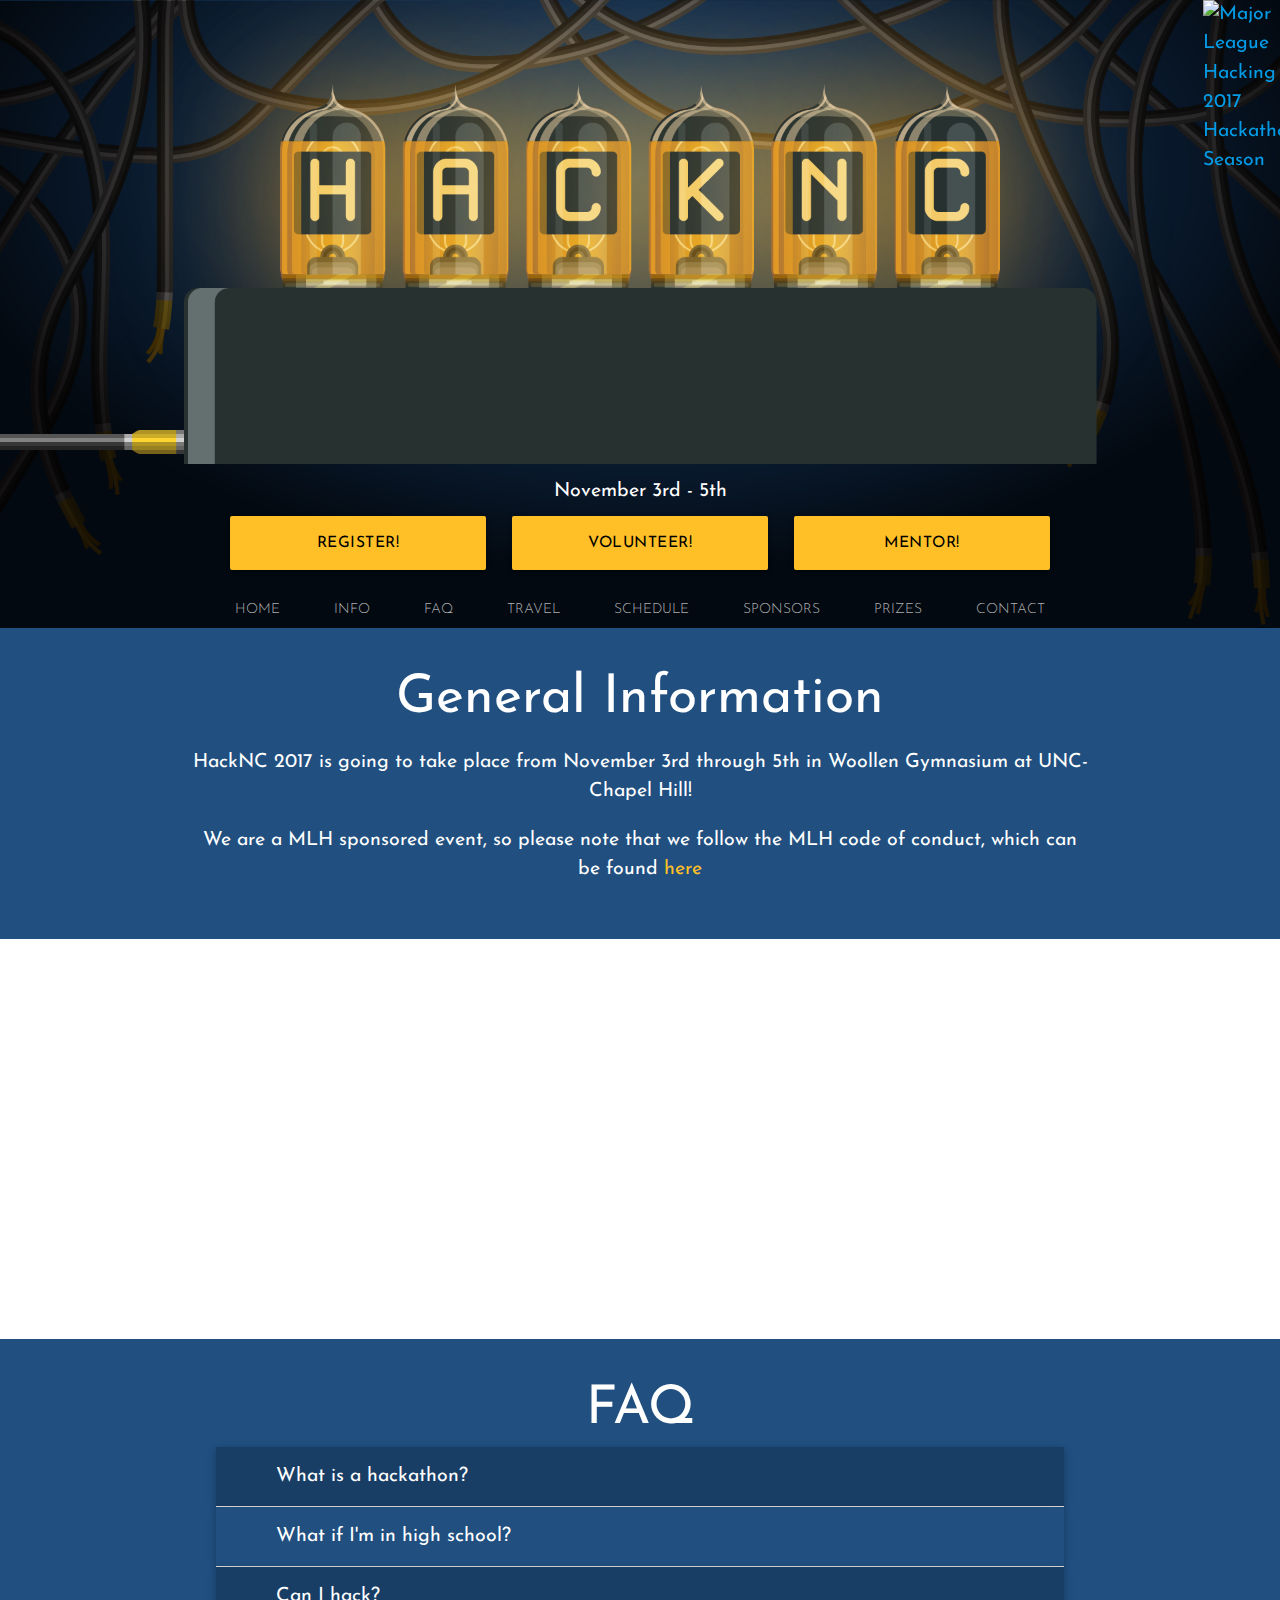
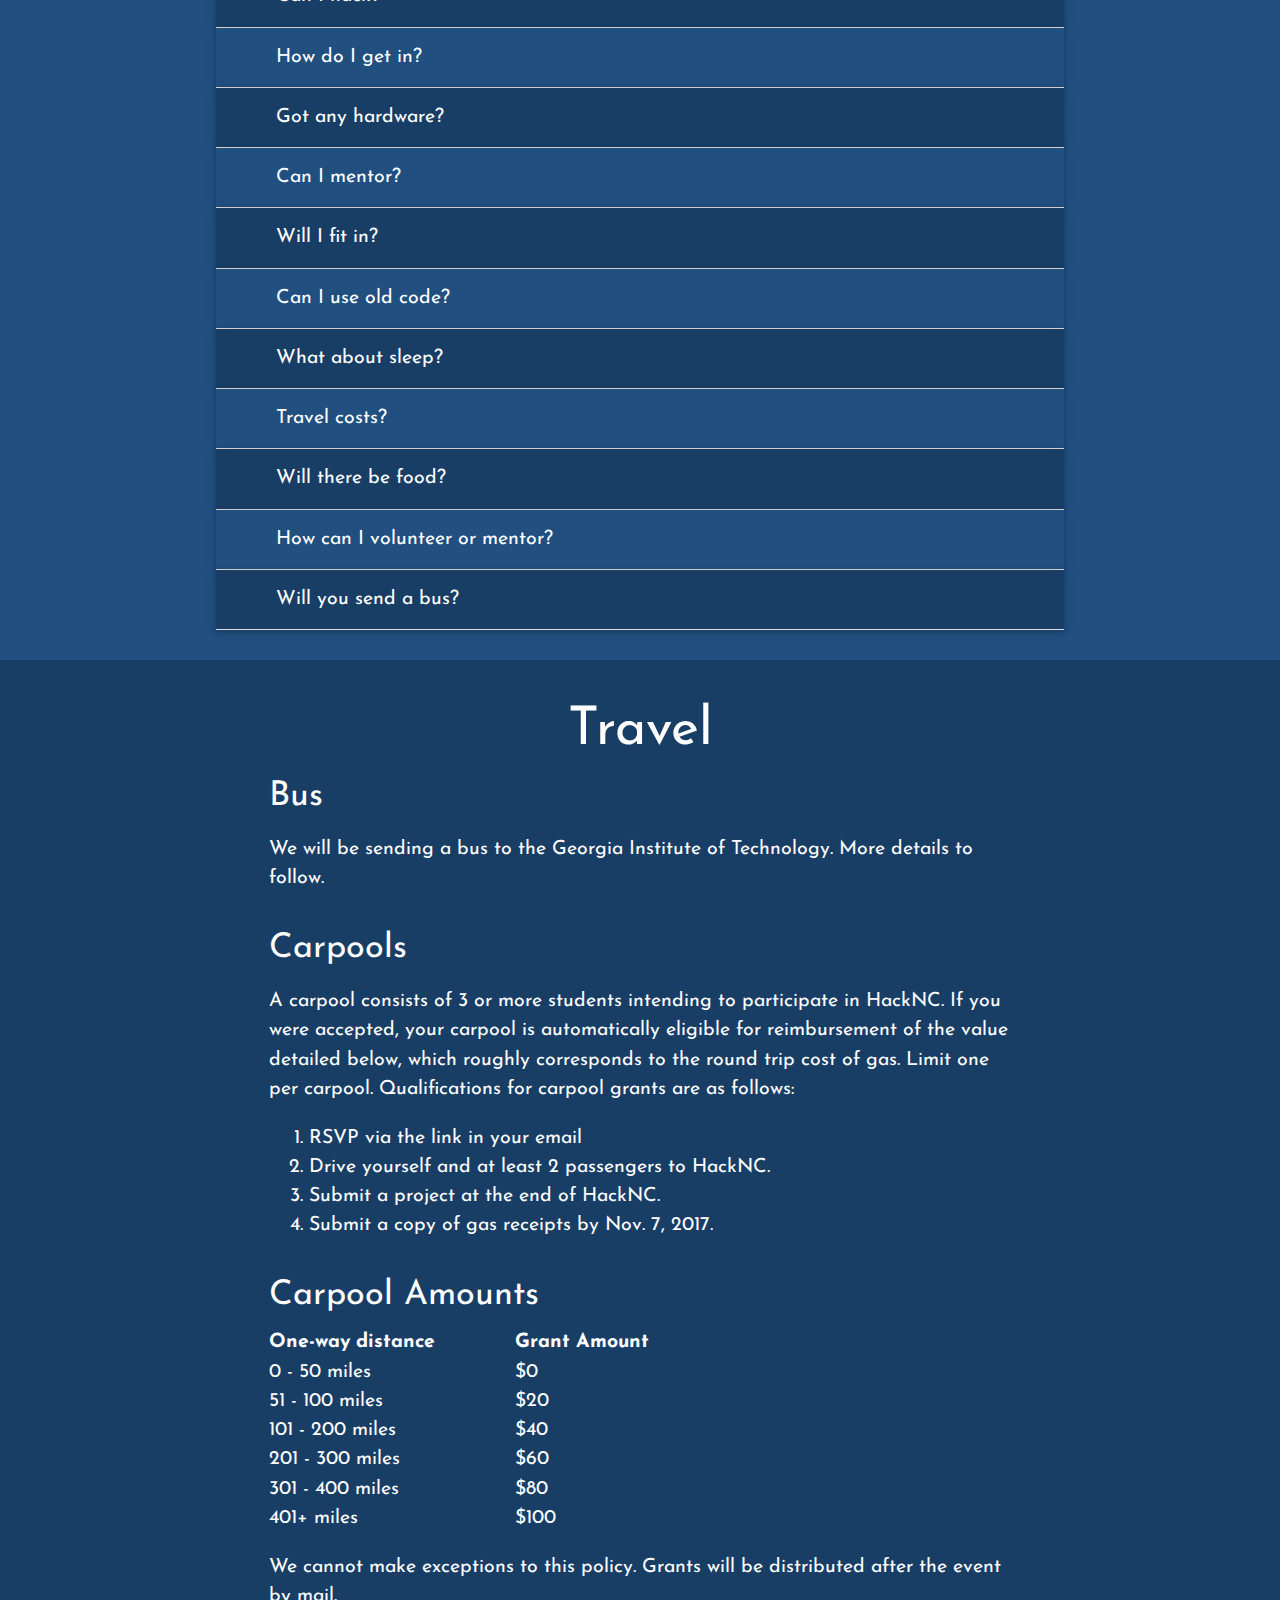
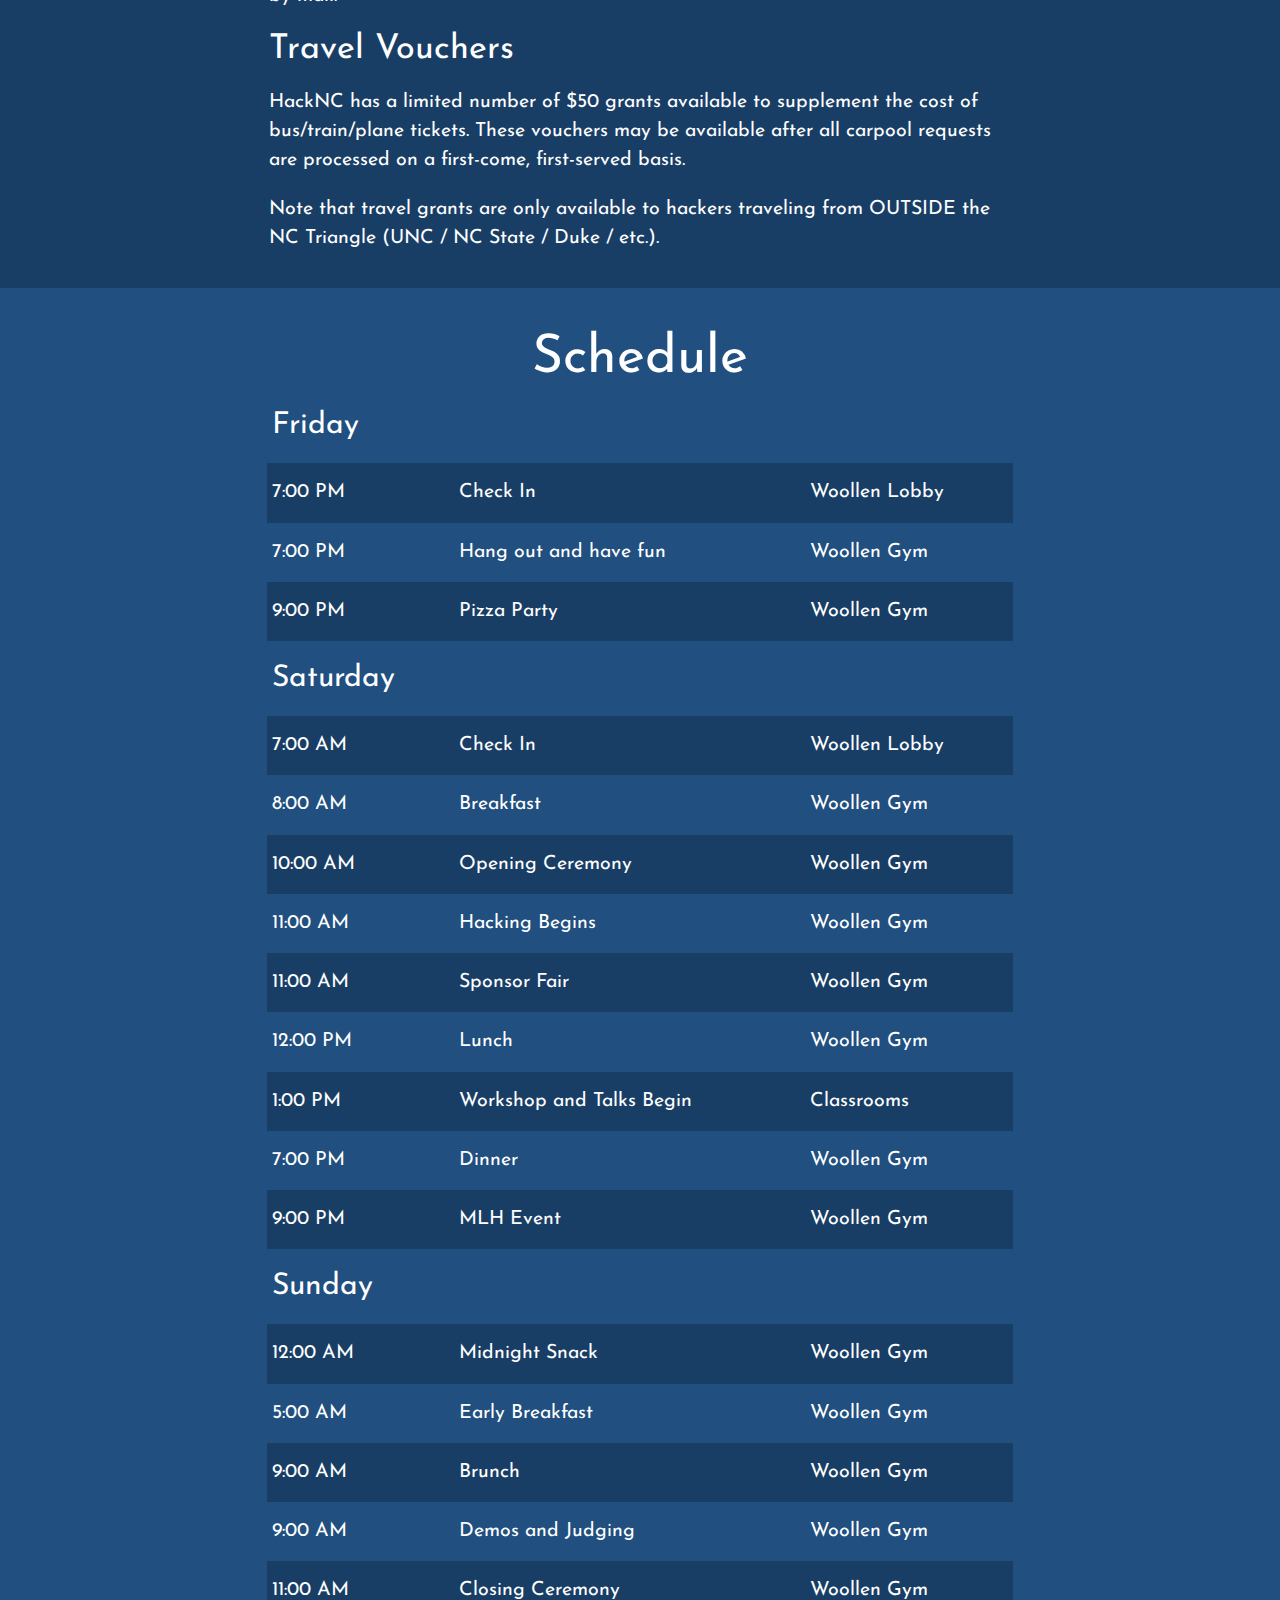
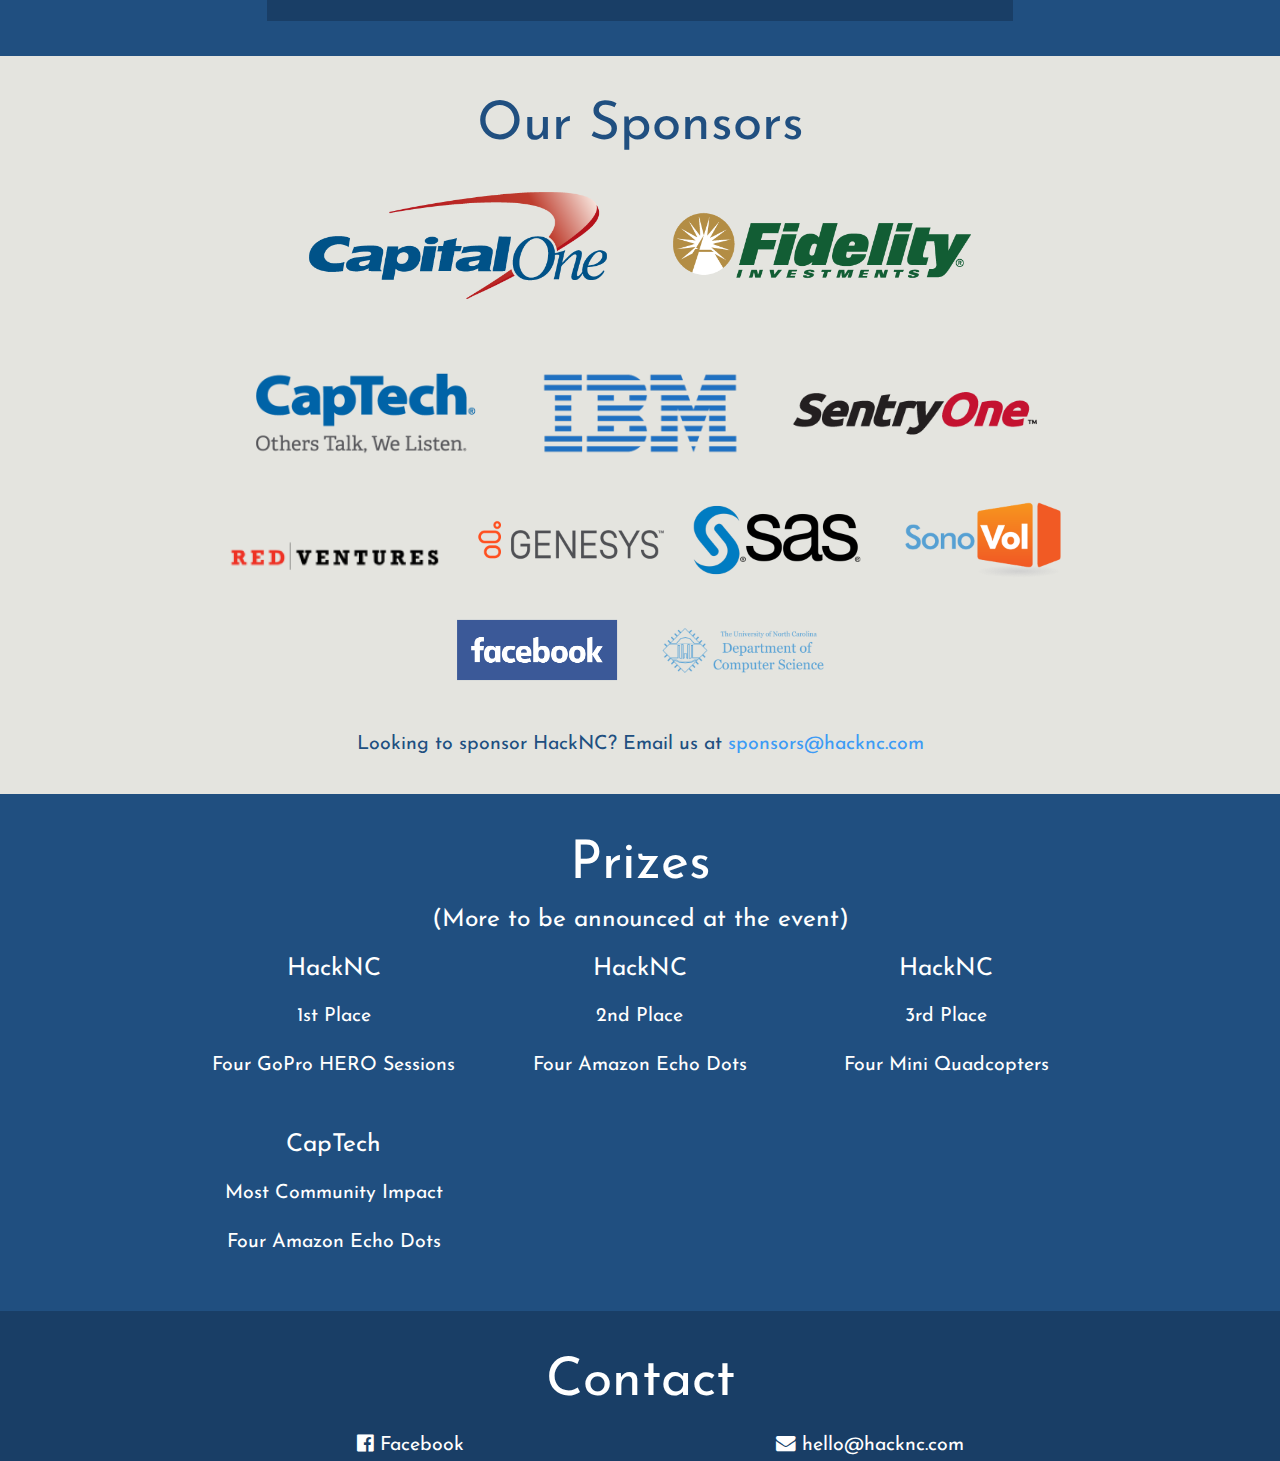
==== commit f192461a: "friday sched, changed rv logo, added prizes" ====
--- a/index.html
+++ b/index.html
@@ -76,6 +76,7 @@
                         <li class="nitem"><a href="#travel"><span>Travel</span></a></li>
                         <li class="nitem"><a href="#schedule"><span>Schedule</span></a></li>
                         <li class="nitem"><a href="#sponsors"><span>Sponsors</span></a></li>
+                        <li class="nitem"><a href="#prizes"><span>Prizes</span></a></li>
                         <li class="nitem"><a href="#contact"><span>Contact</span></a></li>
                     </ul>
                 </div>
@@ -252,6 +253,10 @@
                     <div class='table-container col s12'>
                         <table>
                             <tbody>
+                                    <tr class='day'><td class='daycell'>Friday</td></tr>
+                                    <tr><td class='time'>7:00 PM</td><td class='event'>Check In</td><td class='place'>Woollen Lobby</td></tr>
+                                    <tr><td class='time'>7:00 PM</td><td class='event'>Hang out and have fun</td><td class='place'>Woollen Gym</td></tr>
+                                    <tr><td class='time'>9:00 PM</td><td class='event'>Pizza Party</td><td class='place'>Woollen Gym</td></tr>
                                 <tr class='day'><td class='daycell'>Saturday</td></tr>
                                 <tr><td class='time'>7:00 AM</td><td class='event'>Check In</td><td class='place'>Woollen Lobby</td></tr>
                                 <tr><td class='time'>8:00 AM</td><td class='event'>Breakfast</td><td class='place'>Woollen Gym</td></tr>
@@ -291,8 +296,6 @@
                         <img class='sponsor-image tier-3' src='static/assets/images/sponsors/rv.png'></a>
                     <a href='https://www.genesys.com/'>
                         <img class='sponsor-image tier-1' src='static/assets/images/sponsors/genesys.png'></a>
-                    <a href='https://www.google.com/'>
-                        <img class='sponsor-image tier-1' src='static/assets/images/sponsors/google.png'></a>
                     <a href='https://www.sas.com/'>
                         <img class='sponsor-image tier-1' src='static/assets/images/sponsors/sas.png'></a>
                     <a href='https://www.sonovol.com/'>
@@ -304,10 +307,40 @@
                     <p class="center">Looking to sponsor HackNC? Email us at <a class="sponsor-email"
                     href="mailto:sponsors@hacknc.com">sponsors@hacknc.com</a></p>
                 </div>
-                
-            </div>
-
-            <div class="section background-light scrollspy" id='contact'>
+            </div>
+
+            <div class='section background-light scrollspy' id='prizes'>
+                <h2 class="center">Prizes</h2>
+                <h5 class="center">(More to be announced at the event)</h5>
+                <div class='container center'>
+                    <div class='row'>
+                        <div class='col s4 center'>
+                            <h5>HackNC</h5>
+                            <p>1st Place</p>
+                            <p>Four GoPro HERO Sessions</p>
+                        </div>
+                        <div class='col s4 center'>
+                            <h5>HackNC</h5>
+                            <p>2nd Place</p>
+                            <p>Four Amazon Echo Dots</p>
+                        </div>
+                        <div class='col s4 center'>
+                            <h5>HackNC</h5>
+                            <p>3rd Place</p>
+                            <p>Four Mini Quadcopters</p>
+                        </div>
+                    </div>
+                    <div class='row'>
+                        <div class='col s4 center'>
+                            <h5>CapTech</h5>
+                            <p>Most Community Impact</p>
+                            <p>Four Amazon Echo Dots</p>
+                        </div>
+                    </div>
+                </div>
+            </div> 
+
+            <div class="section background-dark scrollspy" id='contact'>
                 <h2 class="center">Contact</h2>
                 <div class="container">
                     <div class="row">
--- a/static/assets/css/main.css
+++ b/static/assets/css/main.css
@@ -1,6 +1,6 @@
 * {
   font-family: 'Josefin Sans';
-  font-size: 1.2rem; }
+  font-size: 1.1rem; }
   @media only screen and (min-width: 768px) {
     * {
       font-size: 1.3rem; } }
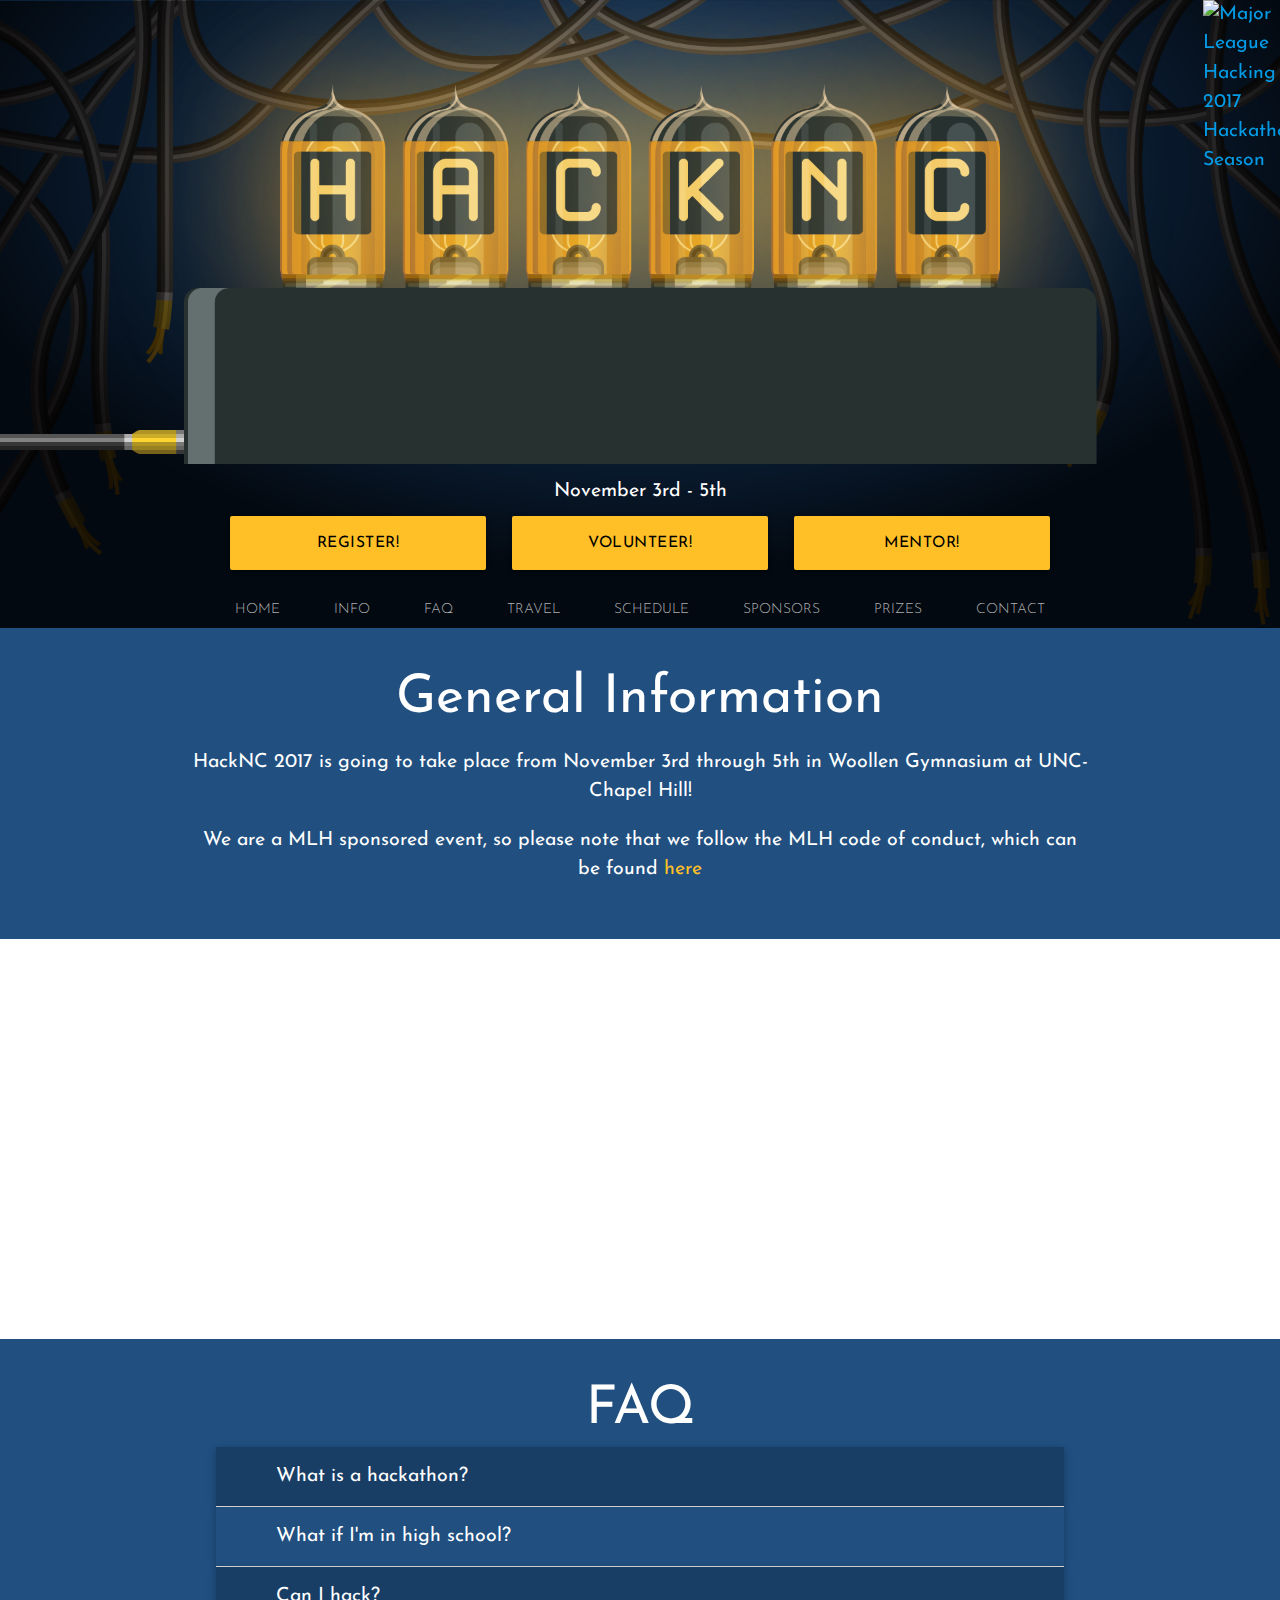
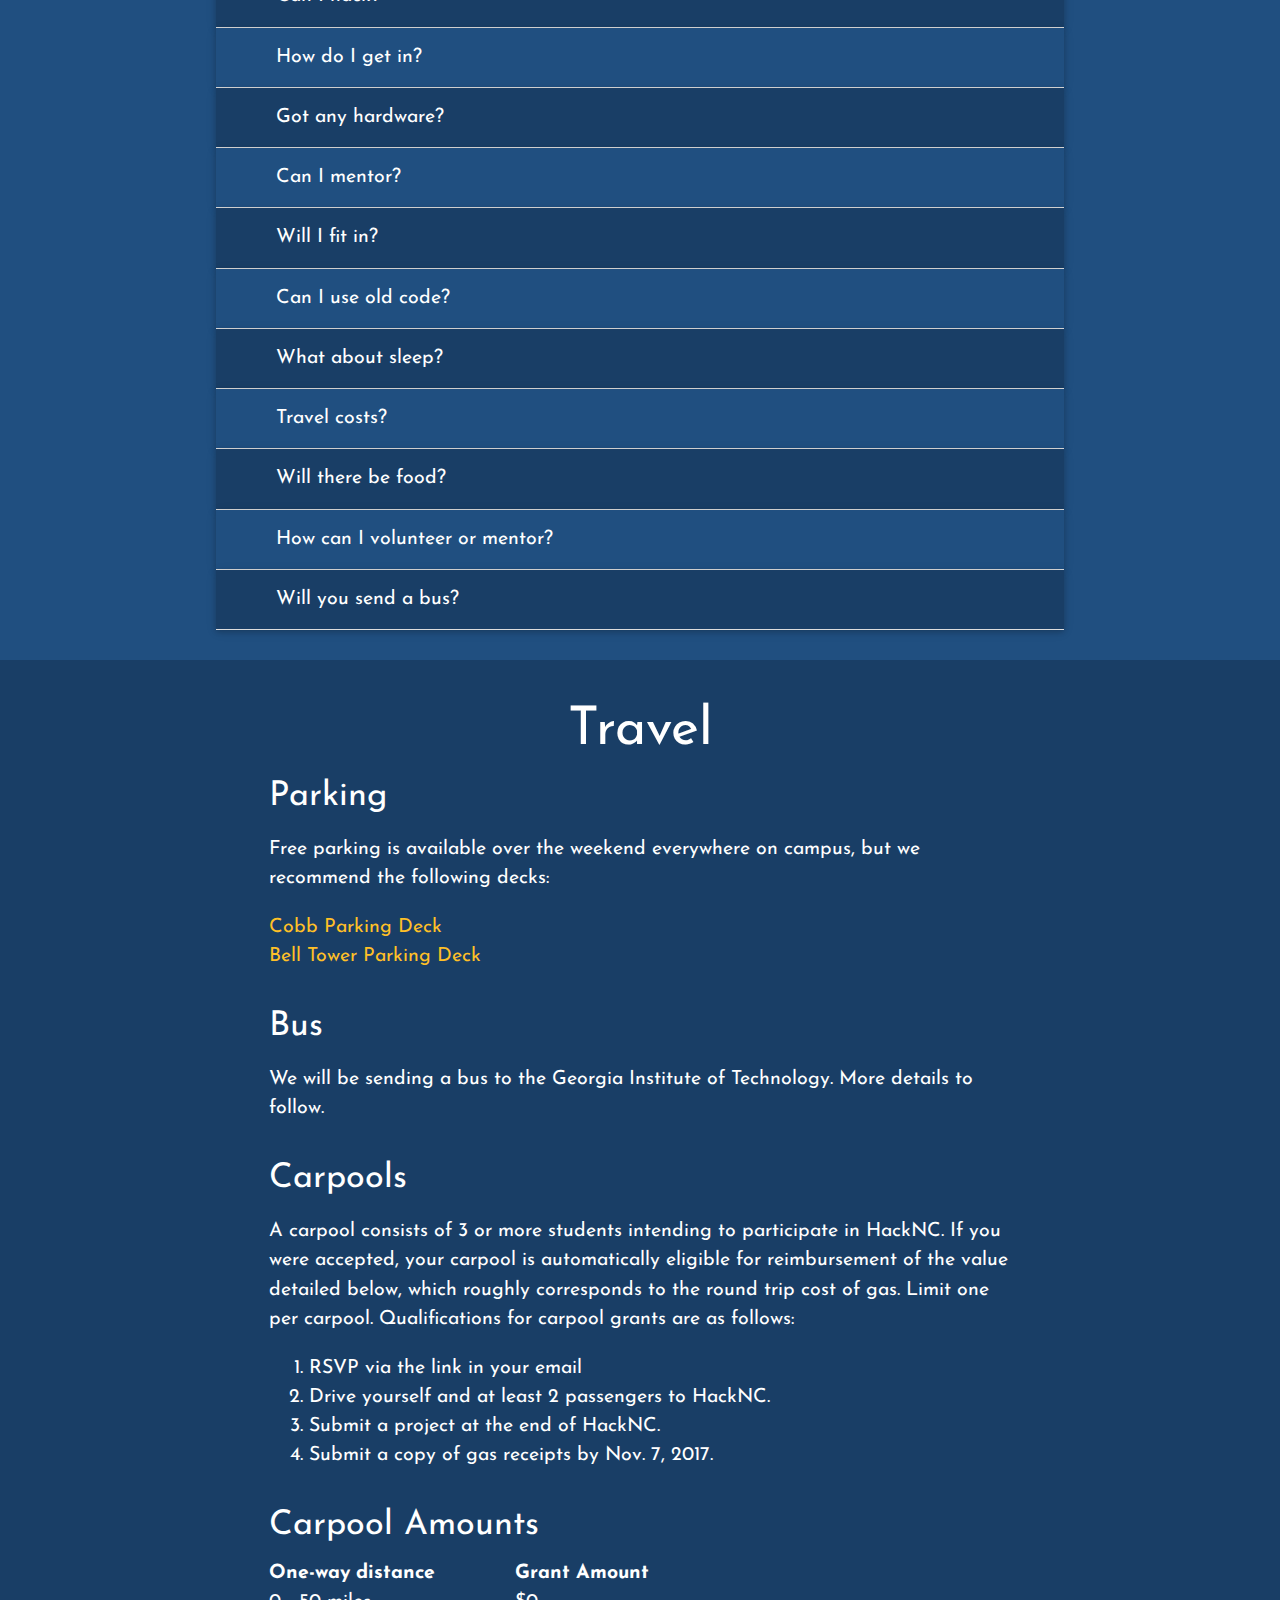
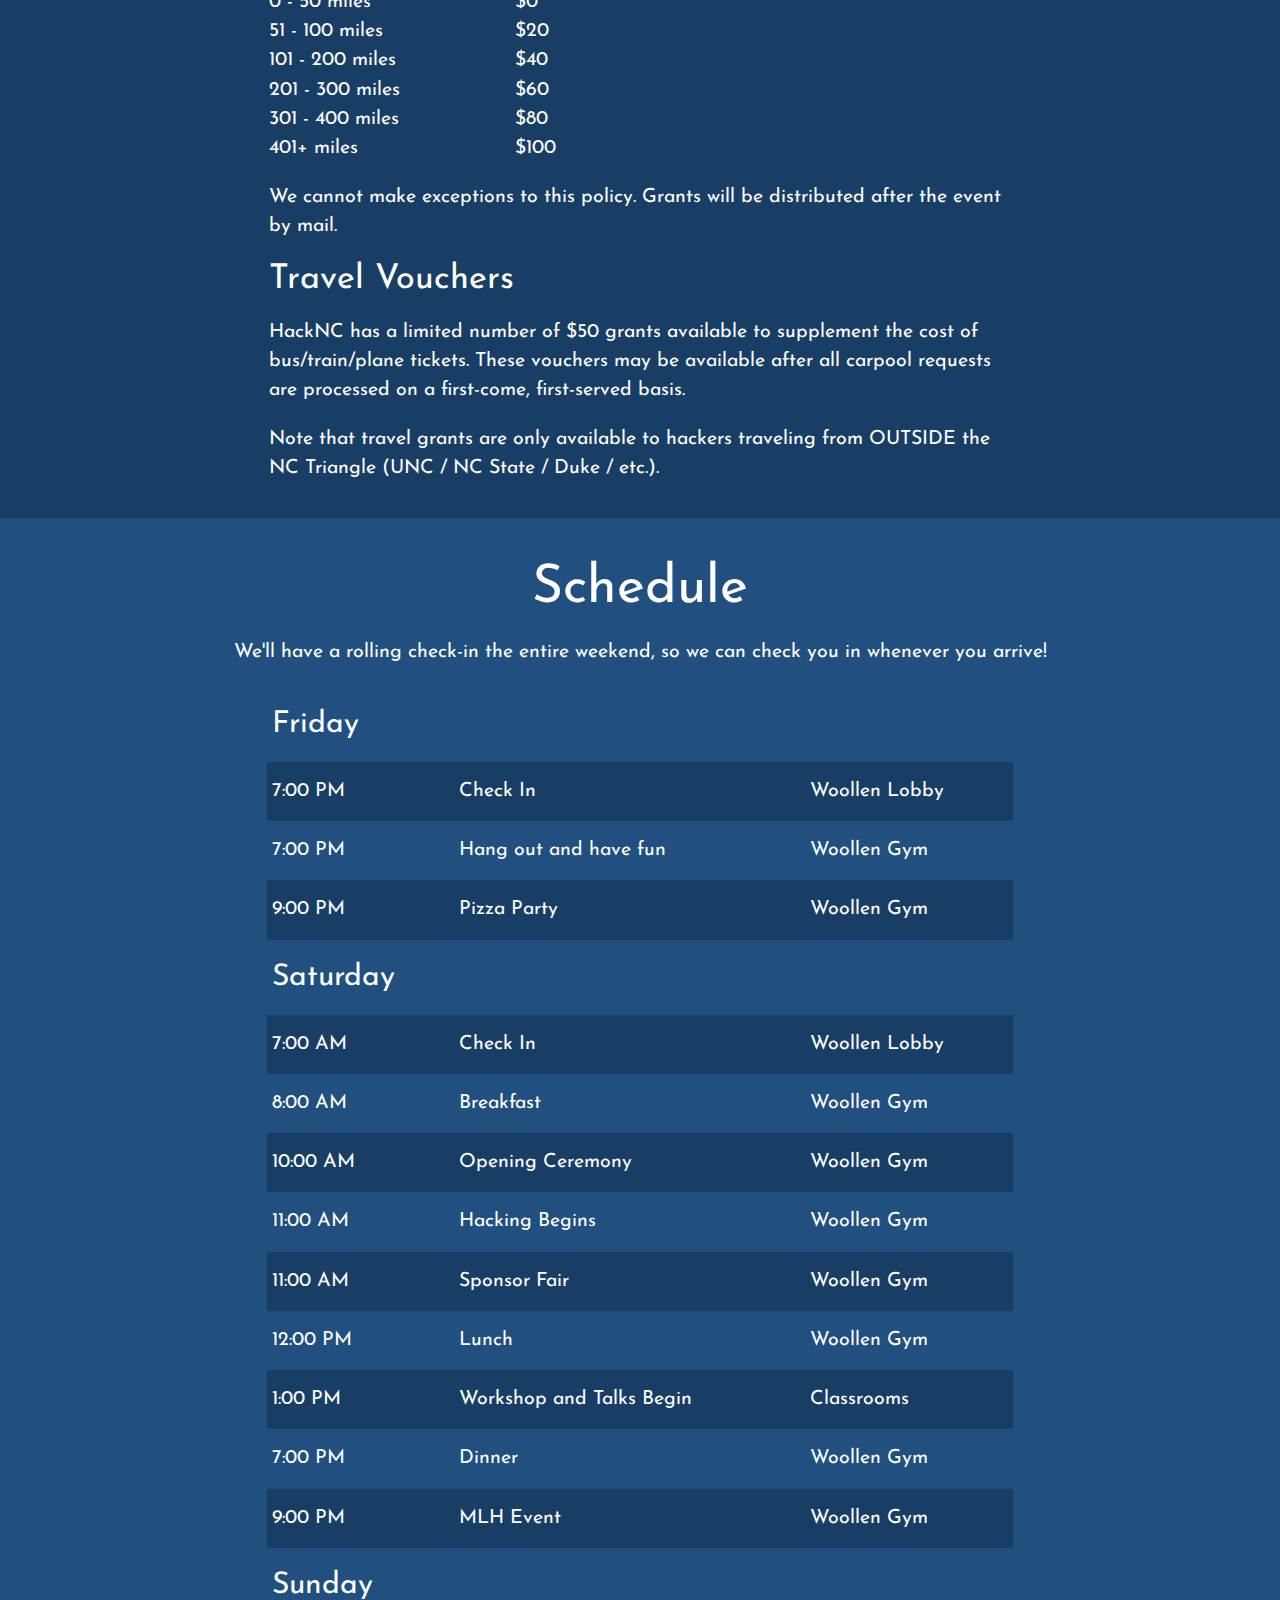
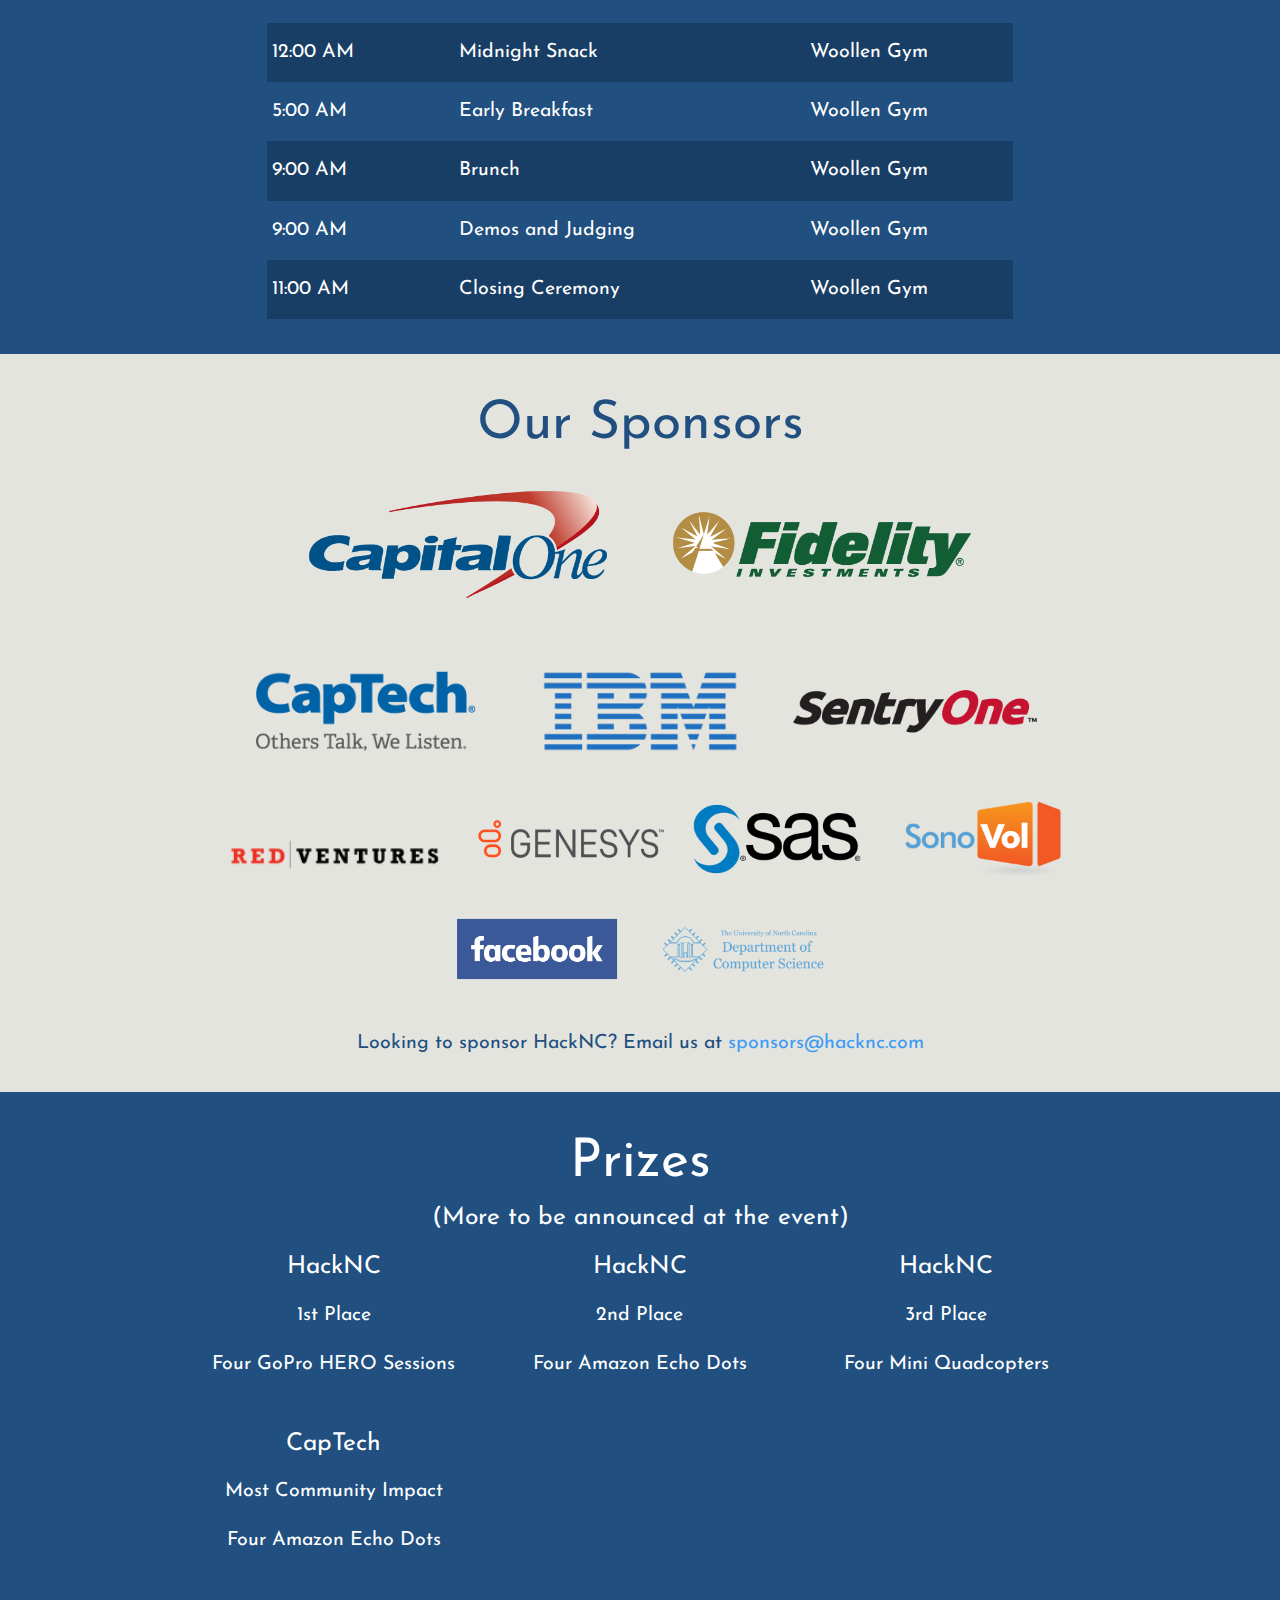
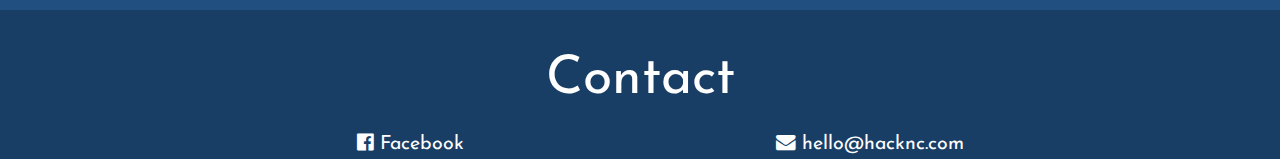
==== commit c12dfa8b: "clarify rolling checking" ====
--- a/index.html
+++ b/index.html
@@ -202,6 +202,16 @@
                     <h2 class='center'>Travel</h2>
                     <div class='row'>
                         <div class='col s10 offset-s1'>
+                            <h4>Parking</h4>
+                            <p>Free parking is available over the weekend everywhere on campus, but we recommend the following decks:</p>
+                            <ul>
+                                <li><a href="https://www.google.com/maps/dir/Cobb+Parking+Deck,+Chapel+Hill,+NC+27514/Woollen+Gymnasium,+Chapel+Hill,+NC/@35.9107127,-79.0472257,18z/data=!3m1!4b1!4m14!4m13!1m5!1m1!1s0x89acc2ea68ddf24b:0x38f6620f02eadfae!2m2!1d-79.0456262!2d35.9117533!1m5!1m1!1s0x89acc2ebb8543153:0x6c83a40e14111825!2m2!1d-79.0459804!2d35.9094423!3e2">Cobb Parking Deck</a></li>
+                                <li><a href="https://www.google.com/maps/dir/Bell+Tower+Parking+Deck,+Chapel+Hill,+NC/Woollen+Gymnasium,+Chapel+Hill,+NC/@35.9107127,-79.0472257,18z/data=!4m14!4m13!1m5!1m1!1s0x89acc2eedc3bd00f:0x2dd3a16fc7f5b0c9!2m2!1d-79.0500641!2d35.9067103!1m5!1m1!1s0x89acc2ebb8543153:0x6c83a40e14111825!2m2!1d-79.0459804!2d35.9094423!3e2">Bell Tower Parking Deck</a></li>
+                            </ul>
+                        </div>
+                    </div>
+                    <div class='row'>
+                        <div class='col s10 offset-s1'>
                             <h4>Bus</h4>
                             <p>We will be sending a bus to the Georgia Institute of Technology. More details to follow.</p>
                         </div>
@@ -250,13 +260,14 @@
             <div class='section background-light scrollspy' id='schedule'>
                 <h2 class='center'>Schedule</h2>
                 <div class='row center'>
+                    <p>We'll have a rolling check-in the entire weekend, so we can check you in whenever you arrive!</p>
                     <div class='table-container col s12'>
                         <table>
                             <tbody>
-                                    <tr class='day'><td class='daycell'>Friday</td></tr>
-                                    <tr><td class='time'>7:00 PM</td><td class='event'>Check In</td><td class='place'>Woollen Lobby</td></tr>
-                                    <tr><td class='time'>7:00 PM</td><td class='event'>Hang out and have fun</td><td class='place'>Woollen Gym</td></tr>
-                                    <tr><td class='time'>9:00 PM</td><td class='event'>Pizza Party</td><td class='place'>Woollen Gym</td></tr>
+                                <tr class='day'><td class='daycell'>Friday</td></tr>
+                                <tr><td class='time'>7:00 PM</td><td class='event'>Check In</td><td class='place'>Woollen Lobby</td></tr>
+                                <tr><td class='time'>7:00 PM</td><td class='event'>Hang out and have fun</td><td class='place'>Woollen Gym</td></tr>
+                                <tr><td class='time'>9:00 PM</td><td class='event'>Pizza Party</td><td class='place'>Woollen Gym</td></tr>
                                 <tr class='day'><td class='daycell'>Saturday</td></tr>
                                 <tr><td class='time'>7:00 AM</td><td class='event'>Check In</td><td class='place'>Woollen Lobby</td></tr>
                                 <tr><td class='time'>8:00 AM</td><td class='event'>Breakfast</td><td class='place'>Woollen Gym</td></tr>
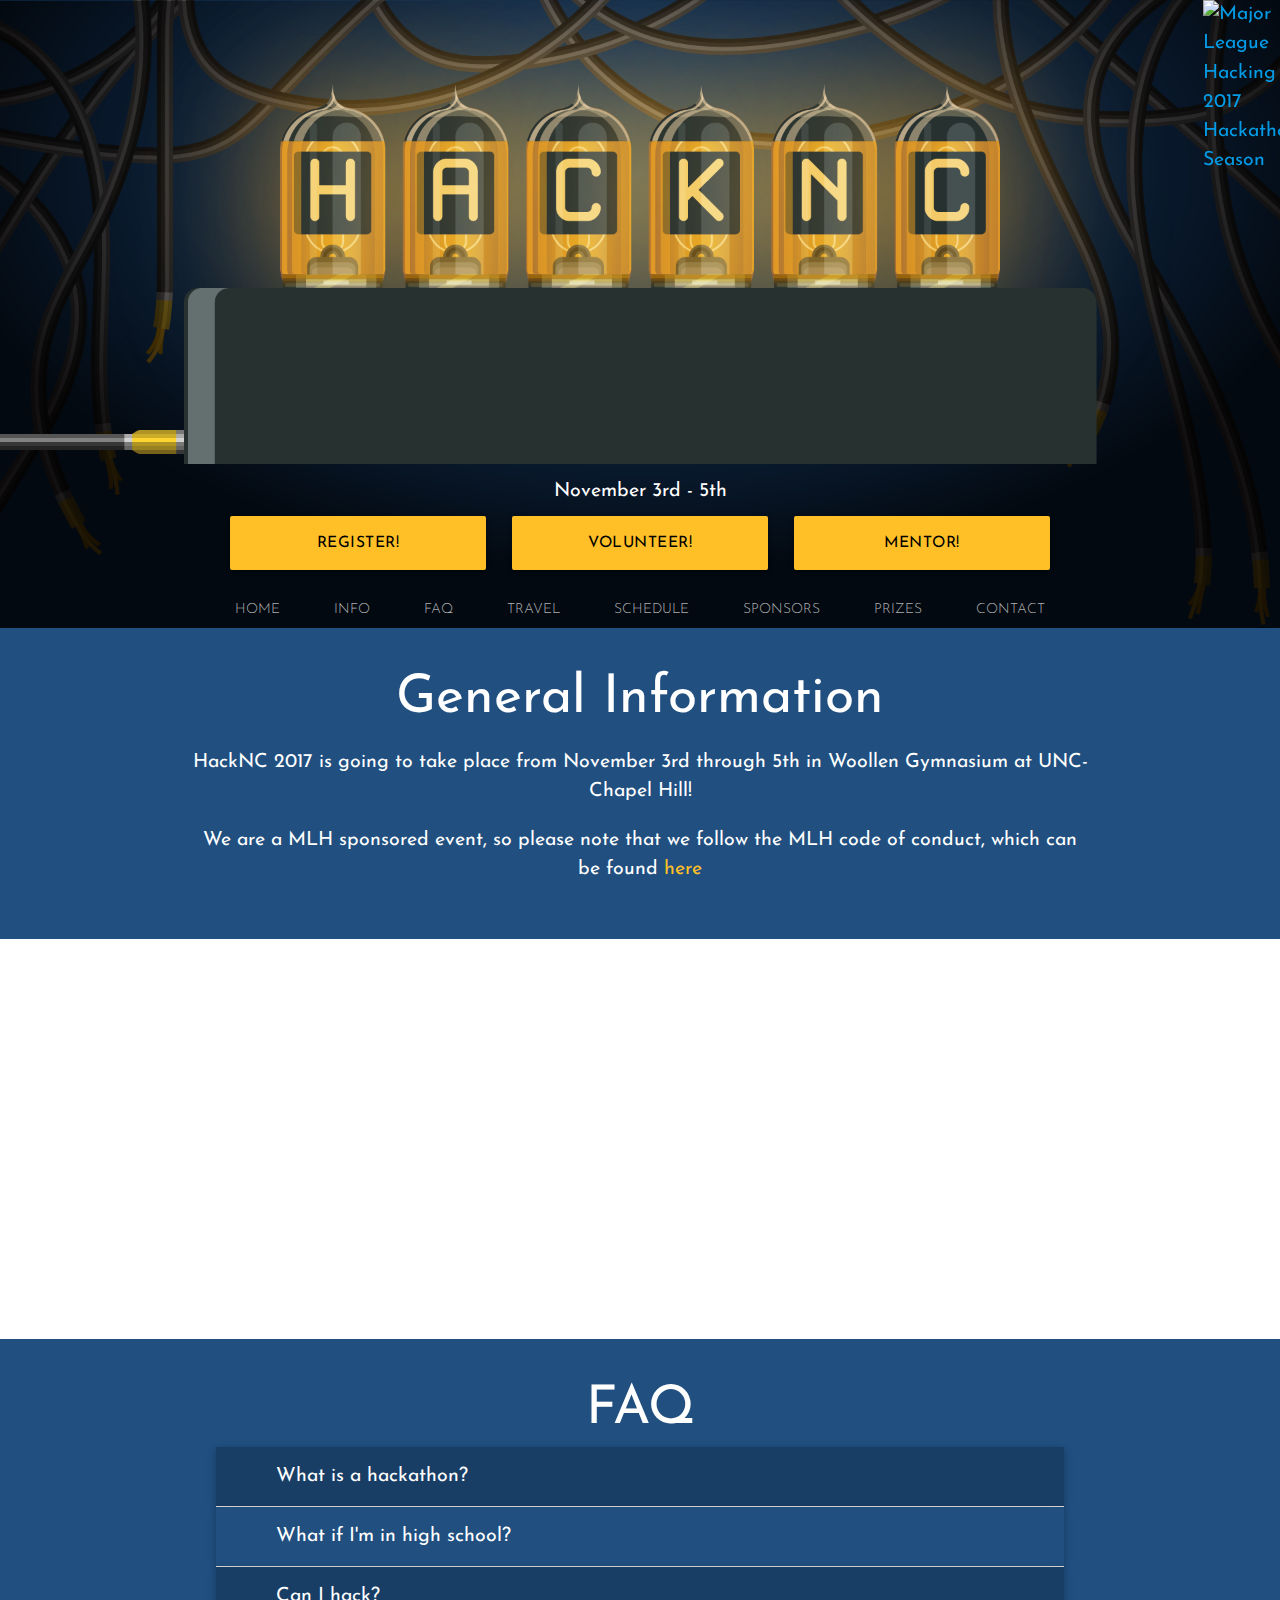
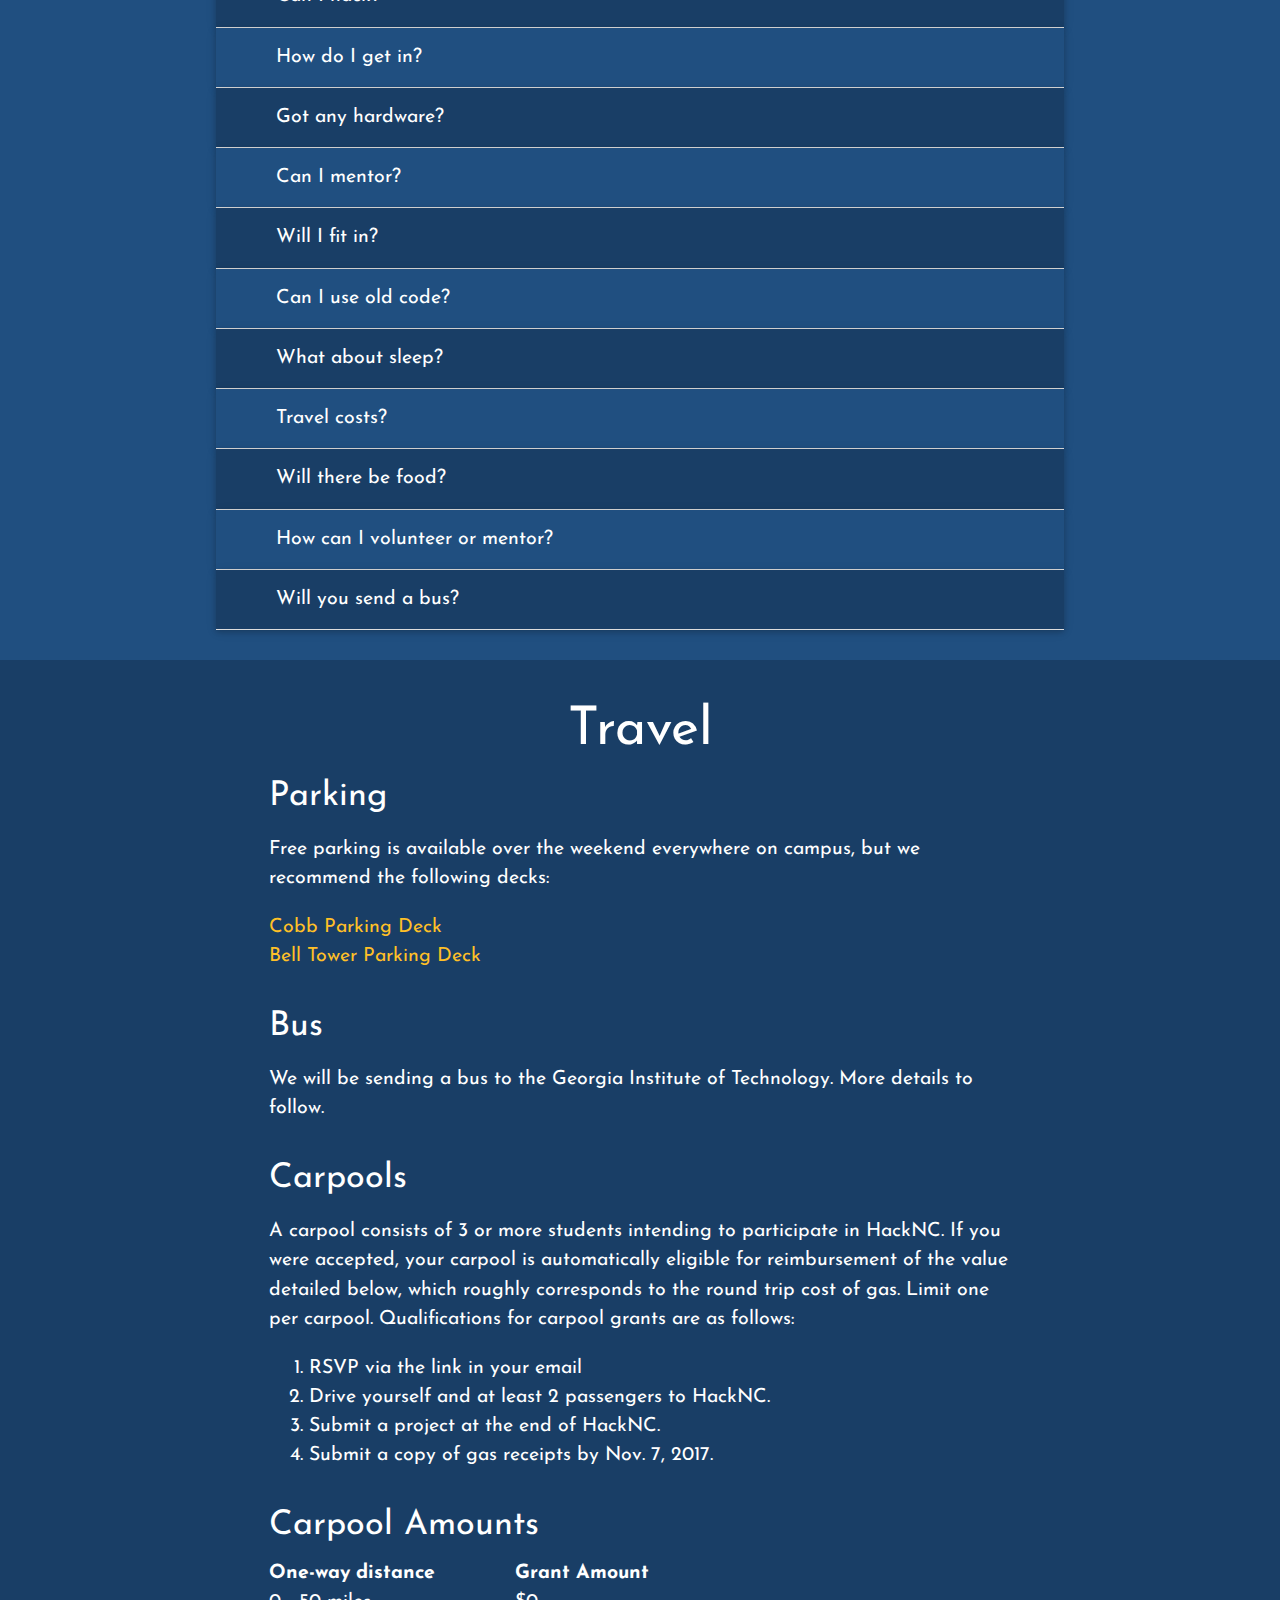
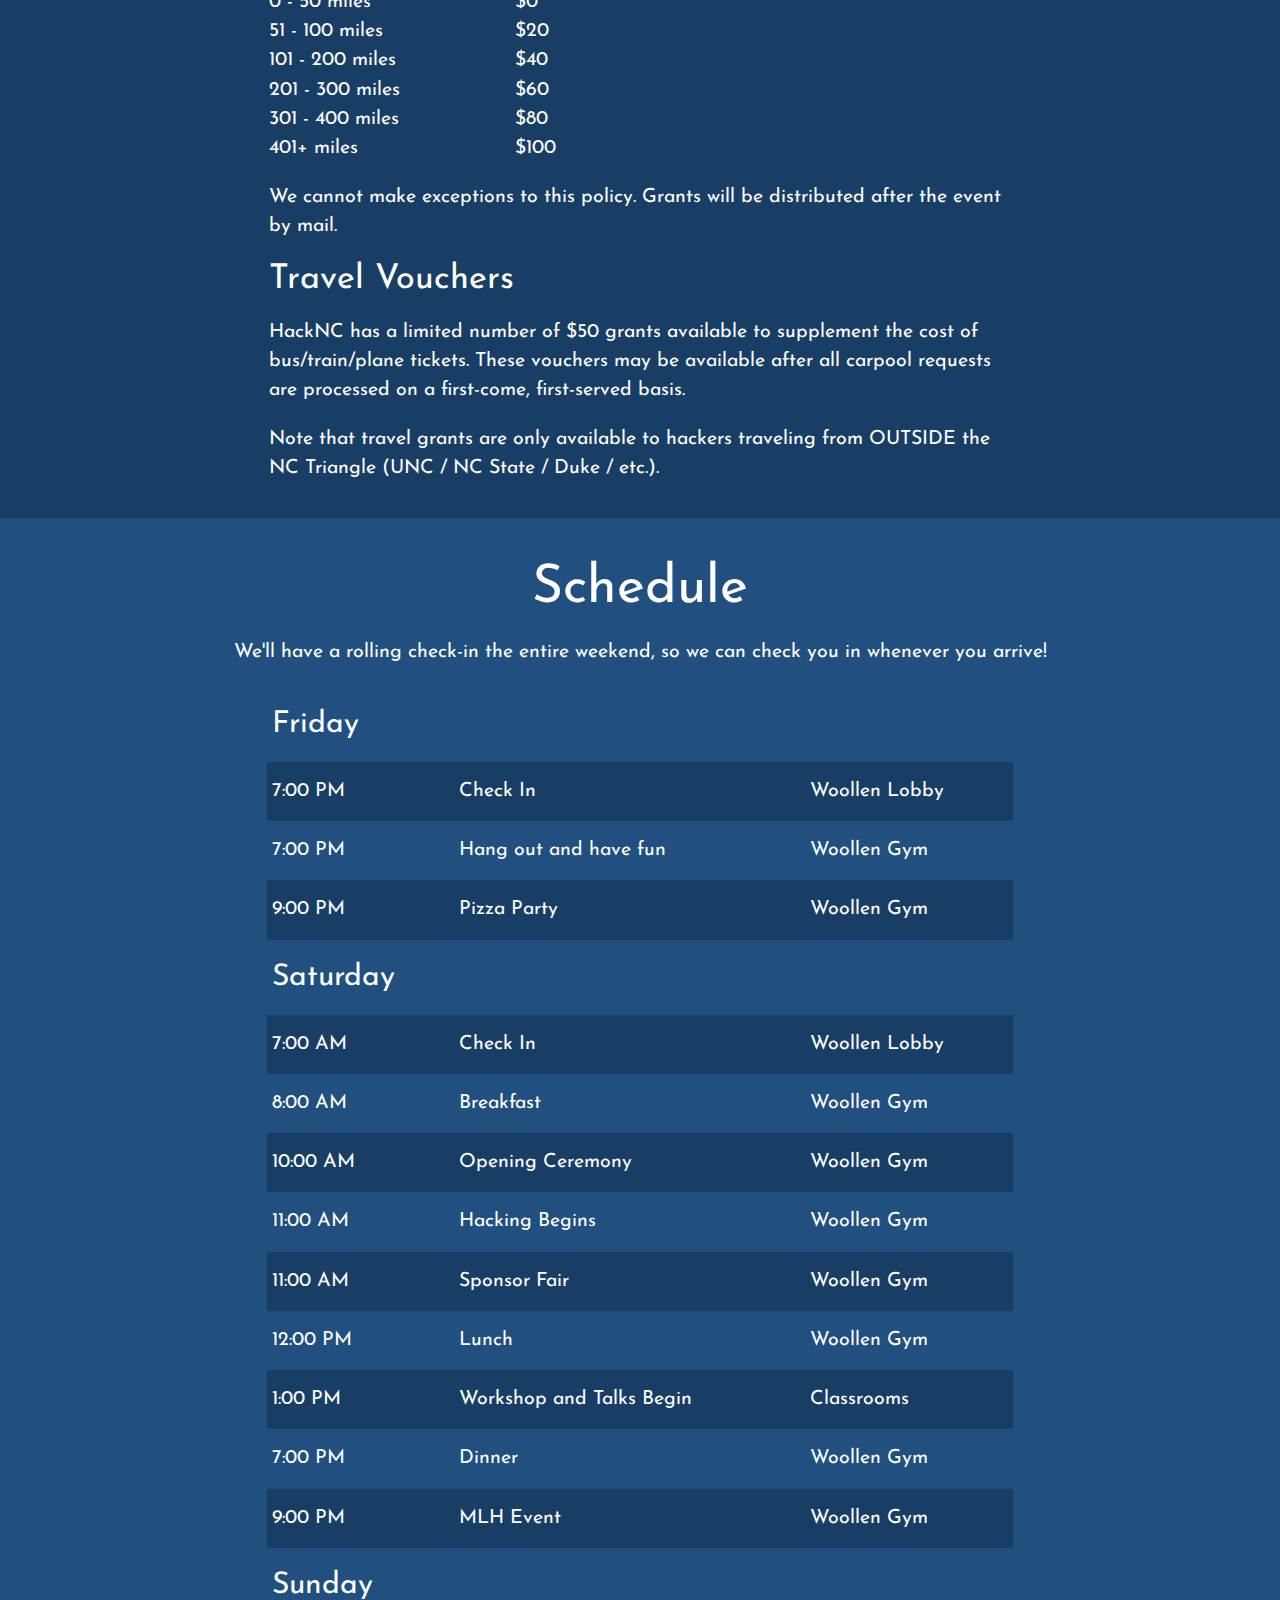
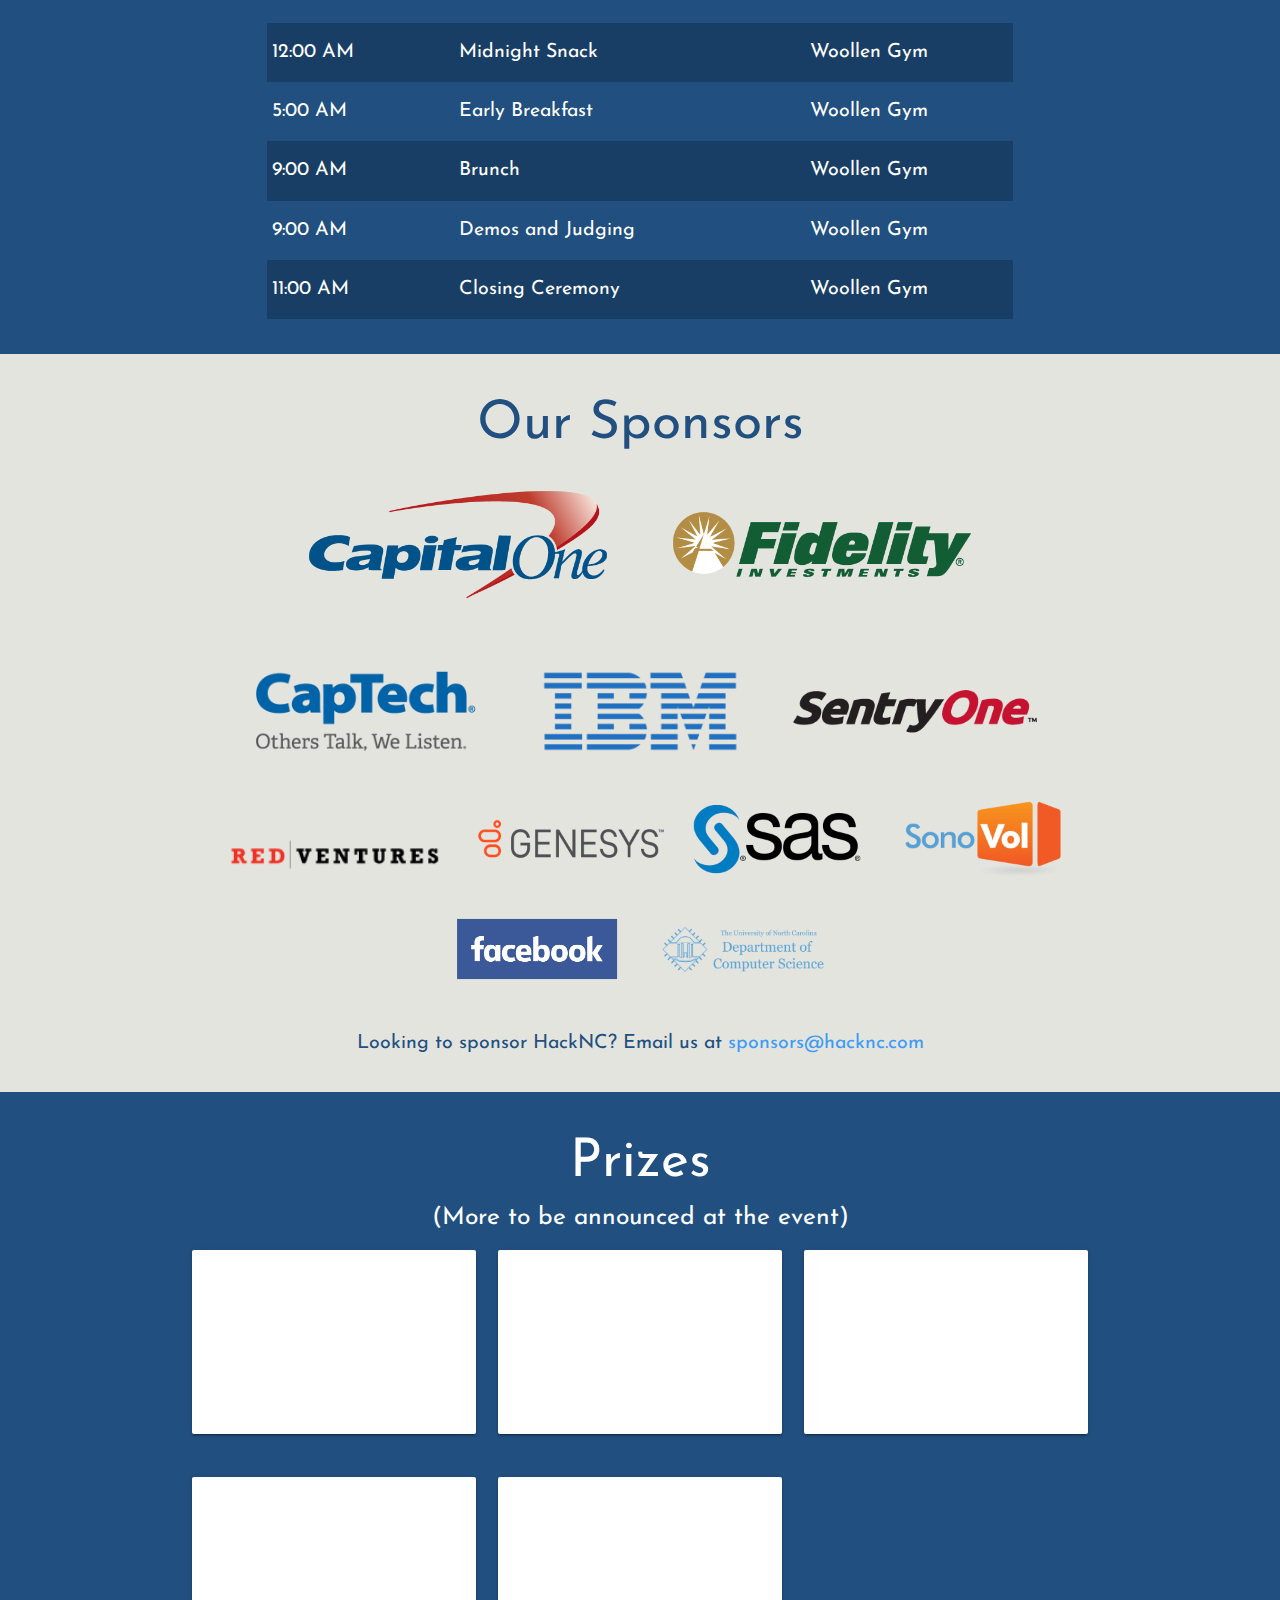
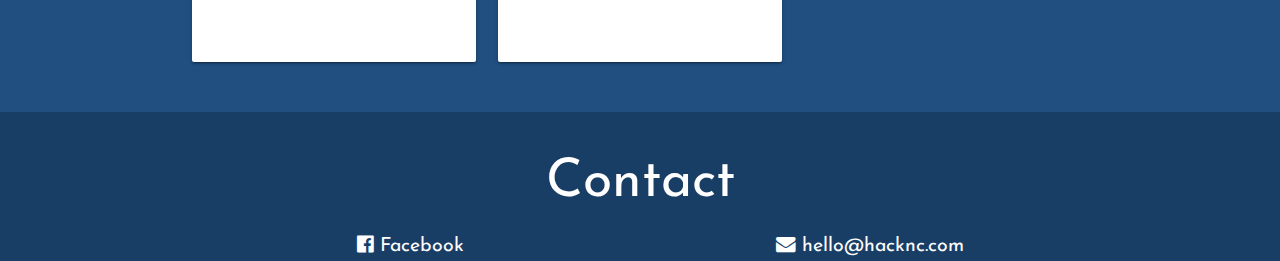
==== commit 4207f51b: "working on live site" ====
--- a/index.html
+++ b/index.html
@@ -7,14 +7,12 @@
 
         <script src="https://code.jquery.com/jquery-1.11.0.min.js"></script>
         <script src="https://cdnjs.cloudflare.com/ajax/libs/materialize/0.100.1/js/materialize.min.js"></script>
-        <link rel="stylesheet" href="static/assets/css/main.css"></script>
+        <link rel="stylesheet" href="/static/assets/css/main.css"></script>
 
         <link href="https://fonts.googleapis.com/css?family=Bungee|Rubik|Work+Sans|Cabin|Arvo|Nunito|Josefin+Sans" rel="stylesheet">
         <link href="https://maxcdn.bootstrapcdn.com/font-awesome/4.7.0/css/font-awesome.min.css" rel="stylesheet">
 
-        <link href="static/assets/css/flipclock.css" rel="stylesheet">
-
-        <link rel='icon' href='static/assets/images/favicon.png'>
+        <link rel='icon' href='/static/assets/images/favicon.png'>
 
         <title>HackNC 2017</title>
     </head>
@@ -30,11 +28,6 @@
         <div class="background-dark scrollspy" id='home'>
             <div class="row center" id="tubes-row">
                 <div id="tubes">
-                    <div id='countdown-content'>
-                        <div id='countdown-wrapper'>
-                            <div id='countdown'></div>
-                        </div>
-                    </div>
                 </div>
             </div>
             <span id="date">November 3rd - 5th <br/></span>
@@ -325,27 +318,52 @@
                 <h5 class="center">(More to be announced at the event)</h5>
                 <div class='container center'>
                     <div class='row'>
-                        <div class='col s4 center'>
-                            <h5>HackNC</h5>
-                            <p>1st Place</p>
-                            <p>Four GoPro HERO Sessions</p>
-                        </div>
-                        <div class='col s4 center'>
-                            <h5>HackNC</h5>
-                            <p>2nd Place</p>
-                            <p>Four Amazon Echo Dots</p>
-                        </div>
-                        <div class='col s4 center'>
-                            <h5>HackNC</h5>
-                            <p>3rd Place</p>
-                            <p>Four Mini Quadcopters</p>
-                        </div>
-                    </div>
-                    <div class='row'>
-                        <div class='col s4 center'>
-                            <h5>CapTech</h5>
-                            <p>Most Community Impact</p>
-                            <p>Four Amazon Echo Dots</p>
+                        <div class='col s12 m6 l4 center'>
+                            <div class='card'>
+                                <div class='card-content'>
+                                    <h5>HackNC</h5>
+                                    <p><u>1st Place</u></p>
+                                    <p>One GoPro HERO Session per Team Member</p>
+                                </div>
+                            </div>
+                        </div>
+                        <div class='col s12 m6 l4 center'>
+                            <div class='card'>
+                                <div class='card-content'>
+                                    <h5>HackNC</h5>
+                                    <p><u>2nd Place</u></p>
+                                    <p>One Amazon Echo Dot per Team Member</p>
+                                </div>
+                            </div>
+                        </div>
+                        <div class='col s12 m6 l4 center'>
+                            <div class='card'>
+                                <div class='card-content'>
+                                    <h5>HackNC</h5>
+                                    <p><u>3nd Place</u></p>
+                                    <p>One Mini Quadcopter per Team Member</p>
+                                </div>
+                            </div>
+                        </div>
+                    </div>
+                    <div class='row'>
+                        <div class='col s12 m6 l4 center'>
+                            <div class='card'>
+                                <div class='card-content'>
+                                    <h5>Capital One</h5>
+                                    <p><u>Best Financial Hack</u></p>
+                                    <p>One $250 Amazon Gift Card per Team Member</p>
+                                </div>
+                            </div>
+                        </div>
+                        <div class='col s12 m6 l4 center'>
+                            <div class='card'>
+                                <div class='card-content'>
+                                    <h5>CapTech</h5>
+                                    <p><u>Most Community Impact</u></p>
+                                    <p>One Amazon Echo Dot per Team Member</p>
+                                </div>
+                            </div>
                         </div>
                     </div>
                 </div>
@@ -369,10 +387,9 @@
                 </div>
             </div>
 
-            <script src="static/assets/js/main.js"></script>
-            <script src="static/assets/js/schedule.js"></script>
-            <script src="static/assets/js/register.js"></script>
-            <script src="static/assets/js/flipclock.min.js"></script>
+            <script src="/static/assets/js/main.js"></script>
+            <script src="/static/assets/js/schedule.js"></script>
+            <script src="/static/assets/js/register.js"></script>
 
     </body>
     <script>
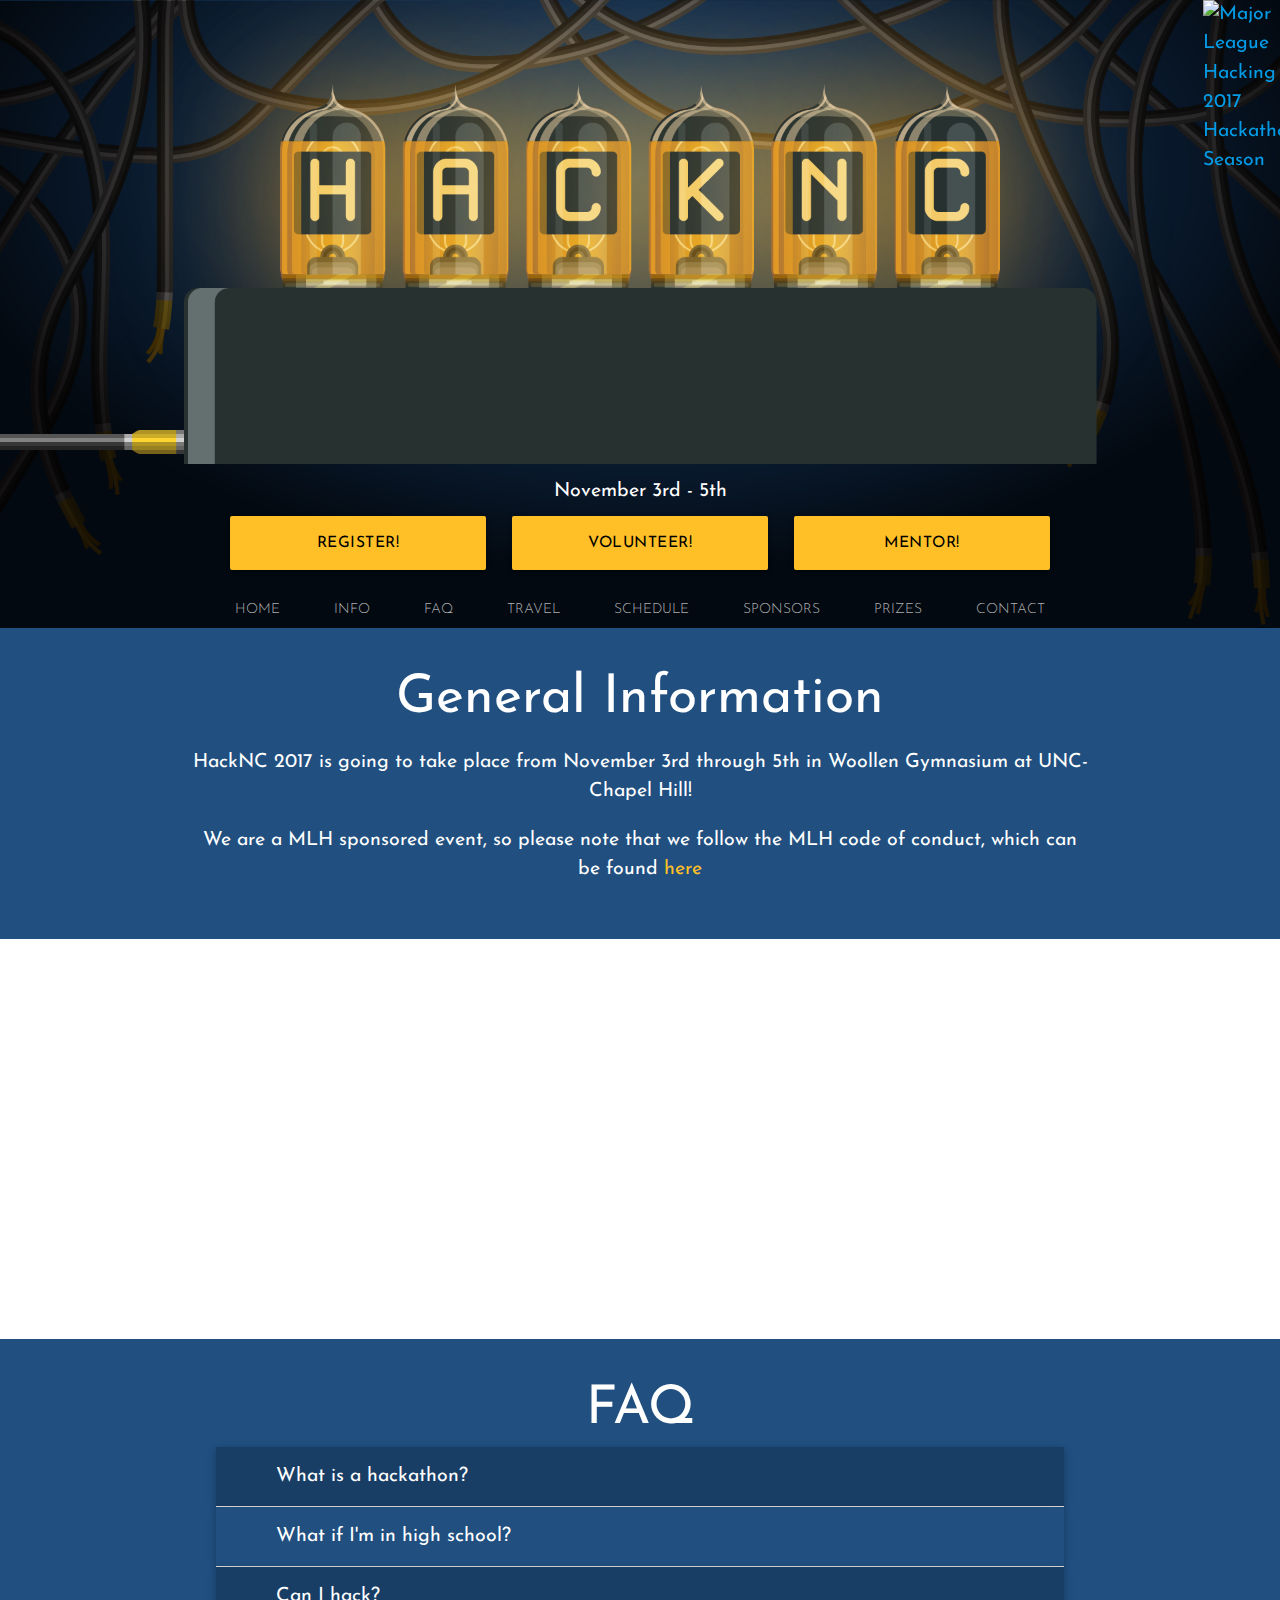
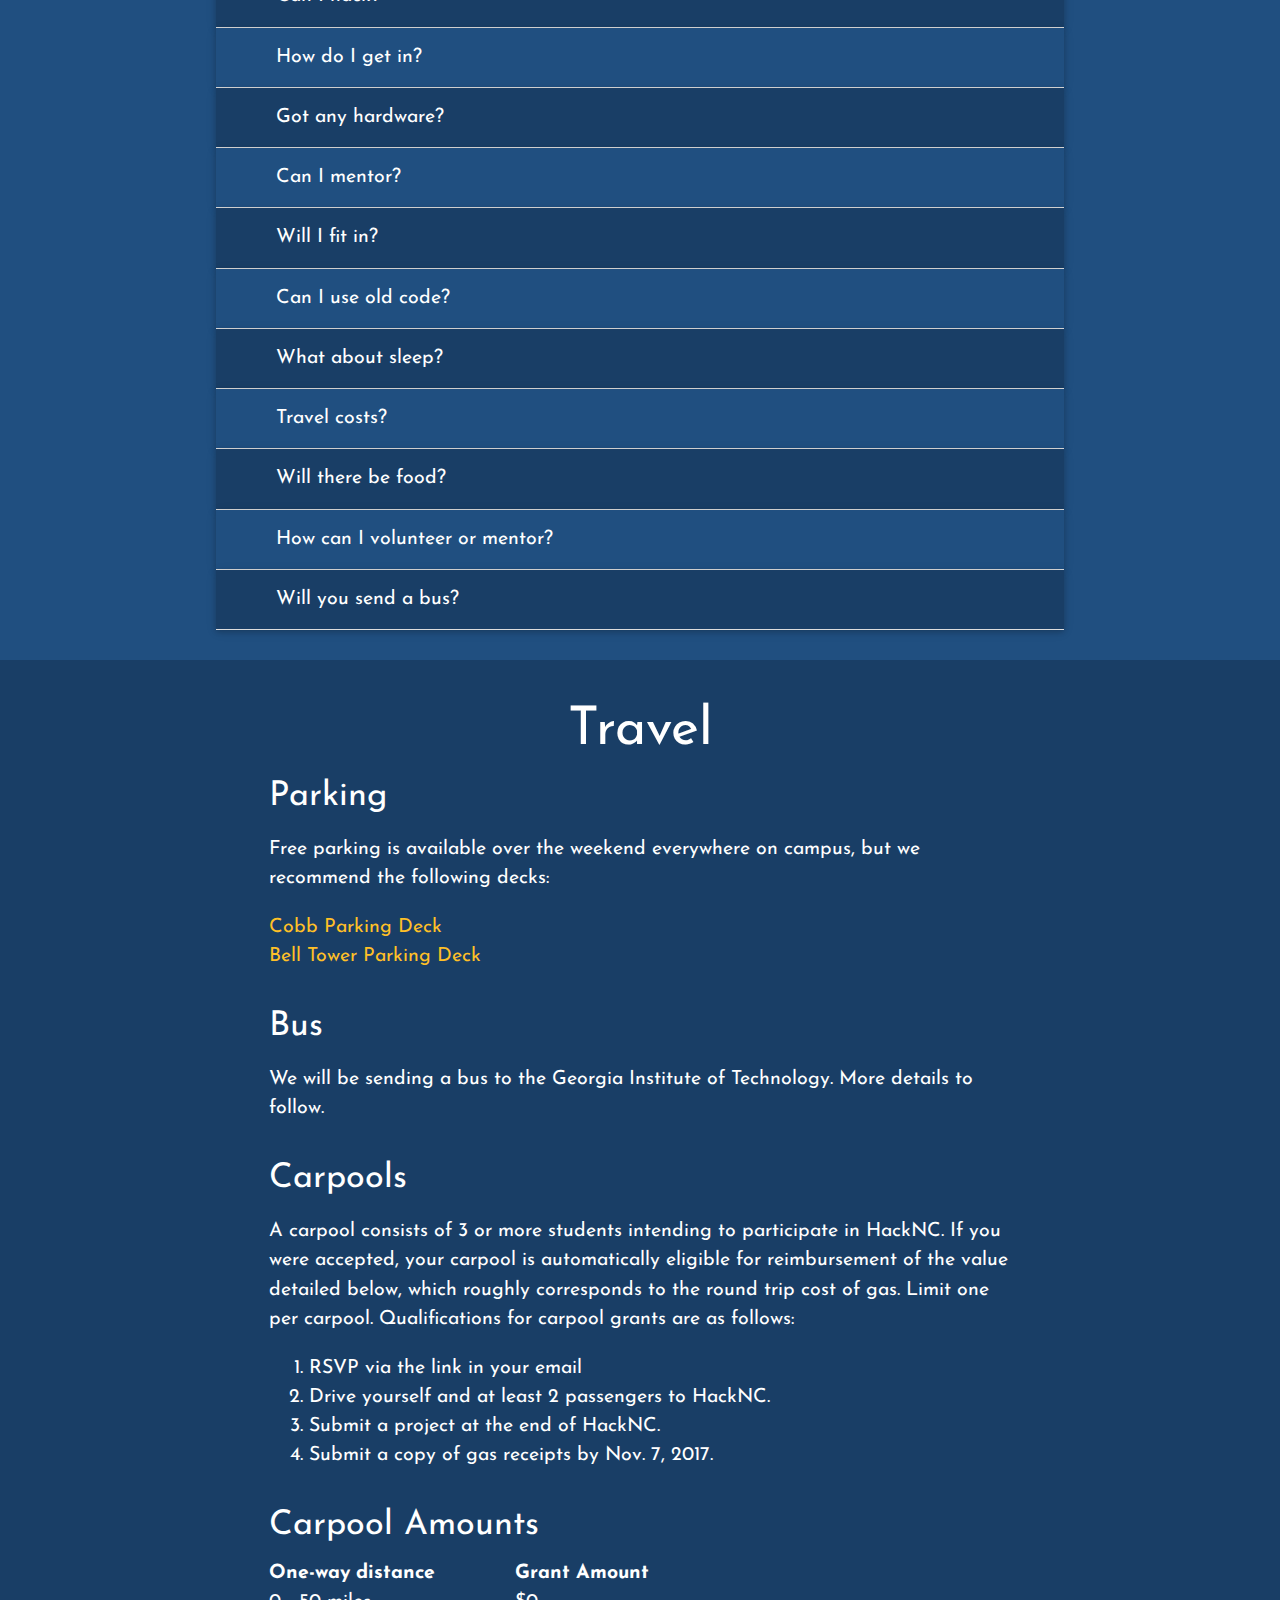
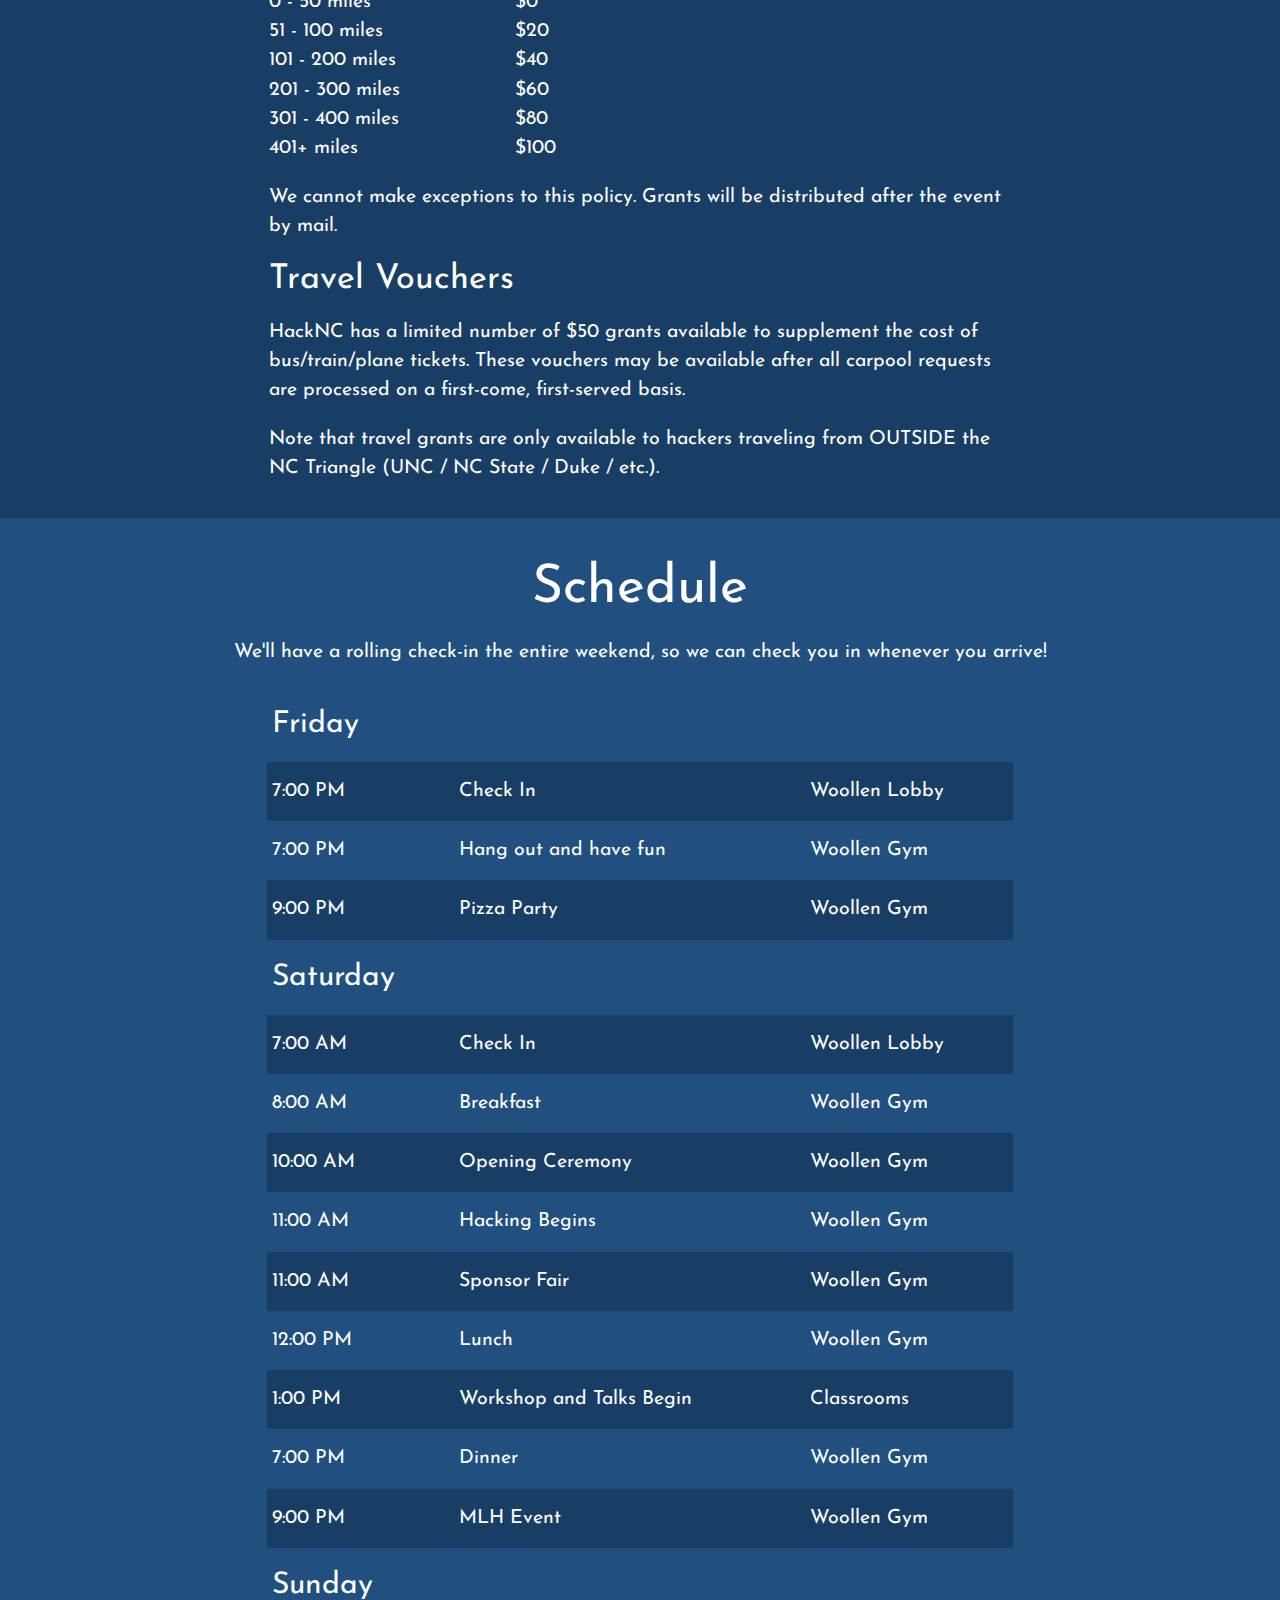
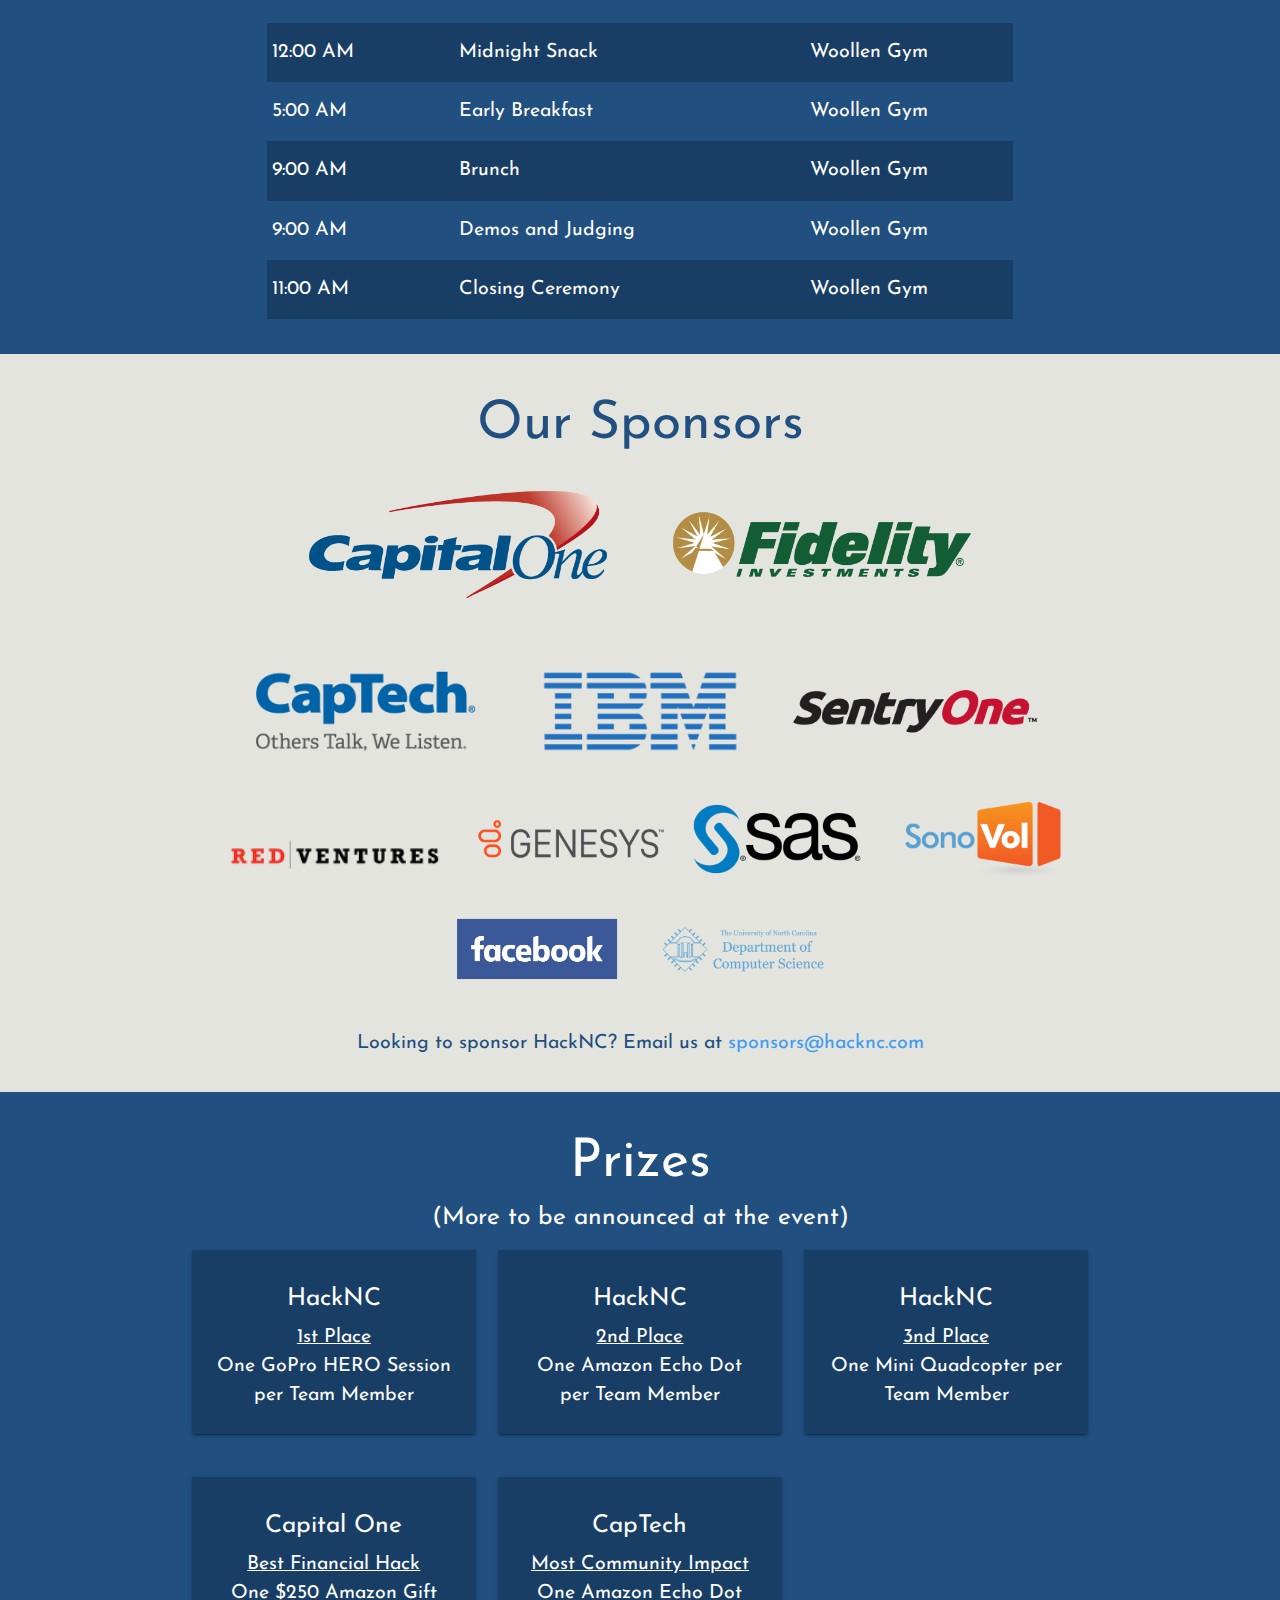
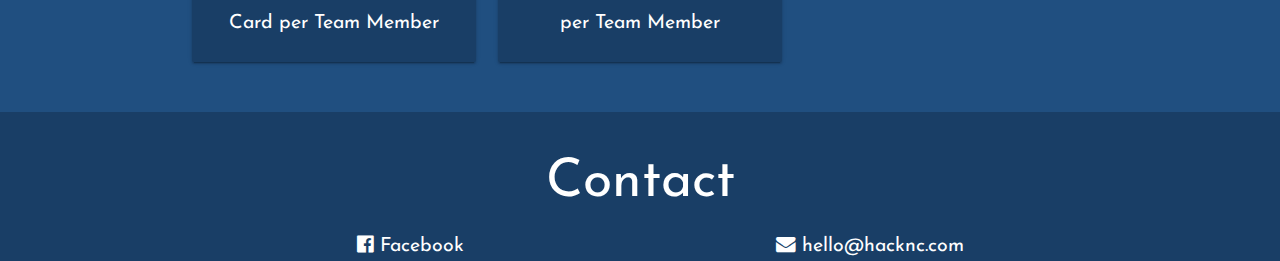
==== commit f0042240: "update prizes" ====
--- a/index.html
+++ b/index.html
@@ -7,12 +7,14 @@
 
         <script src="https://code.jquery.com/jquery-1.11.0.min.js"></script>
         <script src="https://cdnjs.cloudflare.com/ajax/libs/materialize/0.100.1/js/materialize.min.js"></script>
-        <link rel="stylesheet" href="/static/assets/css/main.css"></script>
+        <link rel="stylesheet" href="static/assets/css/main.css"></script>
 
         <link href="https://fonts.googleapis.com/css?family=Bungee|Rubik|Work+Sans|Cabin|Arvo|Nunito|Josefin+Sans" rel="stylesheet">
         <link href="https://maxcdn.bootstrapcdn.com/font-awesome/4.7.0/css/font-awesome.min.css" rel="stylesheet">
 
-        <link rel='icon' href='/static/assets/images/favicon.png'>
+        <link href="static/assets/css/flipclock.css" rel="stylesheet">
+
+        <link rel='icon' href='static/assets/images/favicon.png'>
 
         <title>HackNC 2017</title>
     </head>
@@ -28,6 +30,11 @@
         <div class="background-dark scrollspy" id='home'>
             <div class="row center" id="tubes-row">
                 <div id="tubes">
+                    <div id='countdown-content'>
+                        <div id='countdown-wrapper'>
+                            <div id='countdown'></div>
+                        </div>
+                    </div>
                 </div>
             </div>
             <span id="date">November 3rd - 5th <br/></span>
@@ -387,9 +394,10 @@
                 </div>
             </div>
 
-            <script src="/static/assets/js/main.js"></script>
-            <script src="/static/assets/js/schedule.js"></script>
-            <script src="/static/assets/js/register.js"></script>
+            <script src="static/assets/js/main.js"></script>
+            <script src="static/assets/js/schedule.js"></script>
+            <script src="static/assets/js/register.js"></script>
+            <script src="static/assets/js/flipclock.min.js"></script>
 
     </body>
     <script>
--- a/static/assets/css/main.css
+++ b/static/assets/css/main.css
@@ -7087,4 +7087,7 @@
   width: 16%;
   min-width: 200px; }
 
+#prizes .card {
+  background-color: #193e66; }
+
 /*# sourceMappingURL=main.css.map */
--- a/static/assets/css/flipclock.css
+++ b/static/assets/css/flipclock.css
@@ -0,0 +1,431 @@
+/* Get the bourbon mixin from http://bourbon.io */
+/* Reset */
+.flip-clock-wrapper * {
+    -webkit-box-sizing: border-box;
+    -moz-box-sizing: border-box;
+    -ms-box-sizing: border-box;
+    -o-box-sizing: border-box;
+    box-sizing: border-box;
+    -webkit-backface-visibility: hidden;
+    -moz-backface-visibility: hidden;
+    -ms-backface-visibility: hidden;
+    -o-backface-visibility: hidden;
+    backface-visibility: hidden;
+}
+
+.flip-clock-wrapper a {
+  cursor: pointer;
+  text-decoration: none;
+  color: #ccc; }
+
+.flip-clock-wrapper a:hover {
+  color: #fff; }
+
+.flip-clock-wrapper ul {
+  list-style: none; }
+
+.flip-clock-wrapper.clearfix:before,
+.flip-clock-wrapper.clearfix:after {
+  content: " ";
+  display: table; }
+
+.flip-clock-wrapper.clearfix:after {
+  clear: both; }
+
+.flip-clock-wrapper.clearfix {
+  *zoom: 1; }
+
+/* Main */
+.flip-clock-wrapper {
+  font: normal 11px "Helvetica Neue", Helvetica, sans-serif;
+  -webkit-user-select: none; }
+
+.flip-clock-meridium {
+  background: none !important;
+  box-shadow: 0 0 0 !important;
+  font-size: 36px !important; }
+
+.flip-clock-meridium a { color: #313333; }
+
+.flip-clock-wrapper {
+  text-align: center;
+  position: relative;
+  width: 100%;
+  margin: 1em;
+}
+
+.flip-clock-wrapper:before,
+.flip-clock-wrapper:after {
+    content: " "; /* 1 */
+    display: table; /* 2 */
+}
+.flip-clock-wrapper:after {
+    clear: both;
+}
+
+/* Skeleton */
+.flip-clock-wrapper ul {
+  position: relative;
+  float: left;
+  margin: 5px;
+  width: 60px;
+  height: 90px;
+  font-size: 80px;
+  font-weight: bold;
+  line-height: 87px;
+  border-radius: 6px;
+  background: #000;
+}
+
+.flip-clock-wrapper ul li {
+  z-index: 1;
+  position: absolute;
+  left: 0;
+  top: 0;
+  width: 100%;
+  height: 100%;
+  line-height: 87px;
+  text-decoration: none !important;
+}
+
+.flip-clock-wrapper ul li:first-child {
+  z-index: 2; }
+
+.flip-clock-wrapper ul li a {
+  display: block;
+  height: 100%;
+  -webkit-perspective: 200px;
+  -moz-perspective: 200px;
+  perspective: 200px;
+  margin: 0 !important;
+  overflow: visible !important;
+  cursor: default !important; }
+
+.flip-clock-wrapper ul li a div {
+  z-index: 1;
+  position: absolute;
+  left: 0;
+  width: 100%;
+  height: 50%;
+  font-size: 80px;
+  overflow: hidden; 
+  outline: 1px solid transparent; }
+
+.flip-clock-wrapper ul li a div .shadow {
+  position: absolute;
+  width: 100%;
+  height: 100%;
+  z-index: 2; }
+
+.flip-clock-wrapper ul li a div.up {
+  -webkit-transform-origin: 50% 100%;
+  -moz-transform-origin: 50% 100%;
+  -ms-transform-origin: 50% 100%;
+  -o-transform-origin: 50% 100%;
+  transform-origin: 50% 100%;
+  top: 0; }
+
+.flip-clock-wrapper ul li a div.up:after {
+  content: "";
+  position: absolute;
+  top: 44px;
+  left: 0;
+  z-index: 5;
+  width: 100%;
+  height: 3px;
+  background-color: #000;
+  background-color: rgba(0, 0, 0, 0.4); }
+
+.flip-clock-wrapper ul li a div.down {
+  -webkit-transform-origin: 50% 0;
+  -moz-transform-origin: 50% 0;
+  -ms-transform-origin: 50% 0;
+  -o-transform-origin: 50% 0;
+  transform-origin: 50% 0;
+  bottom: 0;
+  border-bottom-left-radius: 6px;
+  border-bottom-right-radius: 6px;
+}
+
+.flip-clock-wrapper ul li a div div.inn {
+  position: absolute;
+  left: 0;
+  z-index: 1;
+  width: 100%;
+  height: 200%;
+  color: #ccc;
+  text-shadow: 0 1px 2px #000;
+  text-align: center;
+  background-color: #333;
+  border-radius: 6px;
+  font-size: 70px; }
+
+.flip-clock-wrapper ul li a div.up div.inn {
+  top: 0; }
+
+.flip-clock-wrapper ul li a div.down div.inn {
+  bottom: 0; }
+
+/* PLAY */
+.flip-clock-wrapper ul.play li.flip-clock-before {
+  z-index: 3; }
+
+.flip-clock-wrapper .flip {   box-shadow: 0 2px 5px rgba(0, 0, 0, 0.7); }
+
+.flip-clock-wrapper ul.play li.flip-clock-active {
+  -webkit-animation: asd 0.5s 0.5s linear both;
+  -moz-animation: asd 0.5s 0.5s linear both;
+  animation: asd 0.5s 0.5s linear both;
+  z-index: 5; }
+
+.flip-clock-divider {
+  float: left;
+  display: inline-block;
+  position: relative;
+  width: 20px;
+  height: 100px; }
+
+.flip-clock-divider:first-child {
+  width: 0; }
+
+.flip-clock-dot {
+  display: block;
+  background: #323434;
+  width: 10px;
+  height: 10px;
+  position: absolute;
+  border-radius: 50%;
+  box-shadow: 0 0 5px rgba(0, 0, 0, 0.5);
+  left: 5px; }
+
+.flip-clock-divider .flip-clock-label {
+  position: absolute;
+  top: -1.5em;
+  right: -86px;
+  color: black;
+  text-shadow: none; }
+
+.flip-clock-divider.minutes .flip-clock-label {
+  right: -88px; }
+
+.flip-clock-divider.seconds .flip-clock-label {
+  right: -91px; }
+
+.flip-clock-dot.top {
+  top: 30px; }
+
+.flip-clock-dot.bottom {
+  bottom: 30px; }
+
+@-webkit-keyframes asd {
+  0% {
+    z-index: 2; }
+
+  20% {
+    z-index: 4; }
+
+  100% {
+    z-index: 4; } }
+
+@-moz-keyframes asd {
+  0% {
+    z-index: 2; }
+
+  20% {
+    z-index: 4; }
+
+  100% {
+    z-index: 4; } }
+
+@-o-keyframes asd {
+  0% {
+    z-index: 2; }
+
+  20% {
+    z-index: 4; }
+
+  100% {
+    z-index: 4; } }
+
+@keyframes asd {
+  0% {
+    z-index: 2; }
+
+  20% {
+    z-index: 4; }
+
+  100% {
+    z-index: 4; } }
+
+.flip-clock-wrapper ul.play li.flip-clock-active .down {
+  z-index: 2;
+  -webkit-animation: turn 0.5s 0.5s linear both;
+  -moz-animation: turn 0.5s 0.5s linear both;
+  animation: turn 0.5s 0.5s linear both; }
+
+@-webkit-keyframes turn {
+  0% {
+    -webkit-transform: rotateX(90deg); }
+
+  100% {
+    -webkit-transform: rotateX(0deg); } }
+
+@-moz-keyframes turn {
+  0% {
+    -moz-transform: rotateX(90deg); }
+
+  100% {
+    -moz-transform: rotateX(0deg); } }
+
+@-o-keyframes turn {
+  0% {
+    -o-transform: rotateX(90deg); }
+
+  100% {
+    -o-transform: rotateX(0deg); } }
+
+@keyframes turn {
+  0% {
+    transform: rotateX(90deg); }
+
+  100% {
+    transform: rotateX(0deg); } }
+
+.flip-clock-wrapper ul.play li.flip-clock-before .up {
+  z-index: 2;
+  -webkit-animation: turn2 0.5s linear both;
+  -moz-animation: turn2 0.5s linear both;
+  animation: turn2 0.5s linear both; }
+
+@-webkit-keyframes turn2 {
+  0% {
+    -webkit-transform: rotateX(0deg); }
+
+  100% {
+    -webkit-transform: rotateX(-90deg); } }
+
+@-moz-keyframes turn2 {
+  0% {
+    -moz-transform: rotateX(0deg); }
+
+  100% {
+    -moz-transform: rotateX(-90deg); } }
+
+@-o-keyframes turn2 {
+  0% {
+    -o-transform: rotateX(0deg); }
+
+  100% {
+    -o-transform: rotateX(-90deg); } }
+
+@keyframes turn2 {
+  0% {
+    transform: rotateX(0deg); }
+
+  100% {
+    transform: rotateX(-90deg); } }
+
+.flip-clock-wrapper ul li.flip-clock-active {
+  z-index: 3; }
+
+/* SHADOW */
+.flip-clock-wrapper ul.play li.flip-clock-before .up .shadow {
+  background: -moz-linear-gradient(top, rgba(0, 0, 0, 0.1) 0%, black 100%);
+  background: -webkit-gradient(linear, left top, left bottom, color-stop(0%, rgba(0, 0, 0, 0.1)), color-stop(100%, black));
+  background: linear, top, rgba(0, 0, 0, 0.1) 0%, black 100%;
+  background: -o-linear-gradient(top, rgba(0, 0, 0, 0.1) 0%, black 100%);
+  background: -ms-linear-gradient(top, rgba(0, 0, 0, 0.1) 0%, black 100%);
+  background: linear, to bottom, rgba(0, 0, 0, 0.1) 0%, black 100%;
+  -webkit-animation: show 0.5s linear both;
+  -moz-animation: show 0.5s linear both;
+  animation: show 0.5s linear both; }
+
+.flip-clock-wrapper ul.play li.flip-clock-active .up .shadow {
+  background: -moz-linear-gradient(top, rgba(0, 0, 0, 0.1) 0%, black 100%);
+  background: -webkit-gradient(linear, left top, left bottom, color-stop(0%, rgba(0, 0, 0, 0.1)), color-stop(100%, black));
+  background: linear, top, rgba(0, 0, 0, 0.1) 0%, black 100%;
+  background: -o-linear-gradient(top, rgba(0, 0, 0, 0.1) 0%, black 100%);
+  background: -ms-linear-gradient(top, rgba(0, 0, 0, 0.1) 0%, black 100%);
+  background: linear, to bottom, rgba(0, 0, 0, 0.1) 0%, black 100%;
+  -webkit-animation: hide 0.5s 0.3s linear both;
+  -moz-animation: hide 0.5s 0.3s linear both;
+  animation: hide 0.5s 0.3s linear both; }
+
+/*DOWN*/
+.flip-clock-wrapper ul.play li.flip-clock-before .down .shadow {
+  background: -moz-linear-gradient(top, black 0%, rgba(0, 0, 0, 0.1) 100%);
+  background: -webkit-gradient(linear, left top, left bottom, color-stop(0%, black), color-stop(100%, rgba(0, 0, 0, 0.1)));
+  background: linear, top, black 0%, rgba(0, 0, 0, 0.1) 100%;
+  background: -o-linear-gradient(top, black 0%, rgba(0, 0, 0, 0.1) 100%);
+  background: -ms-linear-gradient(top, black 0%, rgba(0, 0, 0, 0.1) 100%);
+  background: linear, to bottom, black 0%, rgba(0, 0, 0, 0.1) 100%;
+  -webkit-animation: show 0.5s linear both;
+  -moz-animation: show 0.5s linear both;
+  animation: show 0.5s linear both; }
+
+.flip-clock-wrapper ul.play li.flip-clock-active .down .shadow {
+  background: -moz-linear-gradient(top, black 0%, rgba(0, 0, 0, 0.1) 100%);
+  background: -webkit-gradient(linear, left top, left bottom, color-stop(0%, black), color-stop(100%, rgba(0, 0, 0, 0.1)));
+  background: linear, top, black 0%, rgba(0, 0, 0, 0.1) 100%;
+  background: -o-linear-gradient(top, black 0%, rgba(0, 0, 0, 0.1) 100%);
+  background: -ms-linear-gradient(top, black 0%, rgba(0, 0, 0, 0.1) 100%);
+  background: linear, to bottom, black 0%, rgba(0, 0, 0, 0.1) 100%;
+  -webkit-animation: hide 0.5s 0.3s linear both;
+  -moz-animation: hide 0.5s 0.3s linear both;
+  animation: hide 0.5s 0.2s linear both; }
+
+@-webkit-keyframes show {
+  0% {
+    opacity: 0; }
+
+  100% {
+    opacity: 1; } }
+
+@-moz-keyframes show {
+  0% {
+    opacity: 0; }
+
+  100% {
+    opacity: 1; } }
+
+@-o-keyframes show {
+  0% {
+    opacity: 0; }
+
+  100% {
+    opacity: 1; } }
+
+@keyframes show {
+  0% {
+    opacity: 0; }
+
+  100% {
+    opacity: 1; } }
+
+@-webkit-keyframes hide {
+  0% {
+    opacity: 1; }
+
+  100% {
+    opacity: 0; } }
+
+@-moz-keyframes hide {
+  0% {
+    opacity: 1; }
+
+  100% {
+    opacity: 0; } }
+
+@-o-keyframes hide {
+  0% {
+    opacity: 1; }
+
+  100% {
+    opacity: 0; } }
+
+@keyframes hide {
+  0% {
+    opacity: 1; }
+
+  100% {
+    opacity: 0; } }
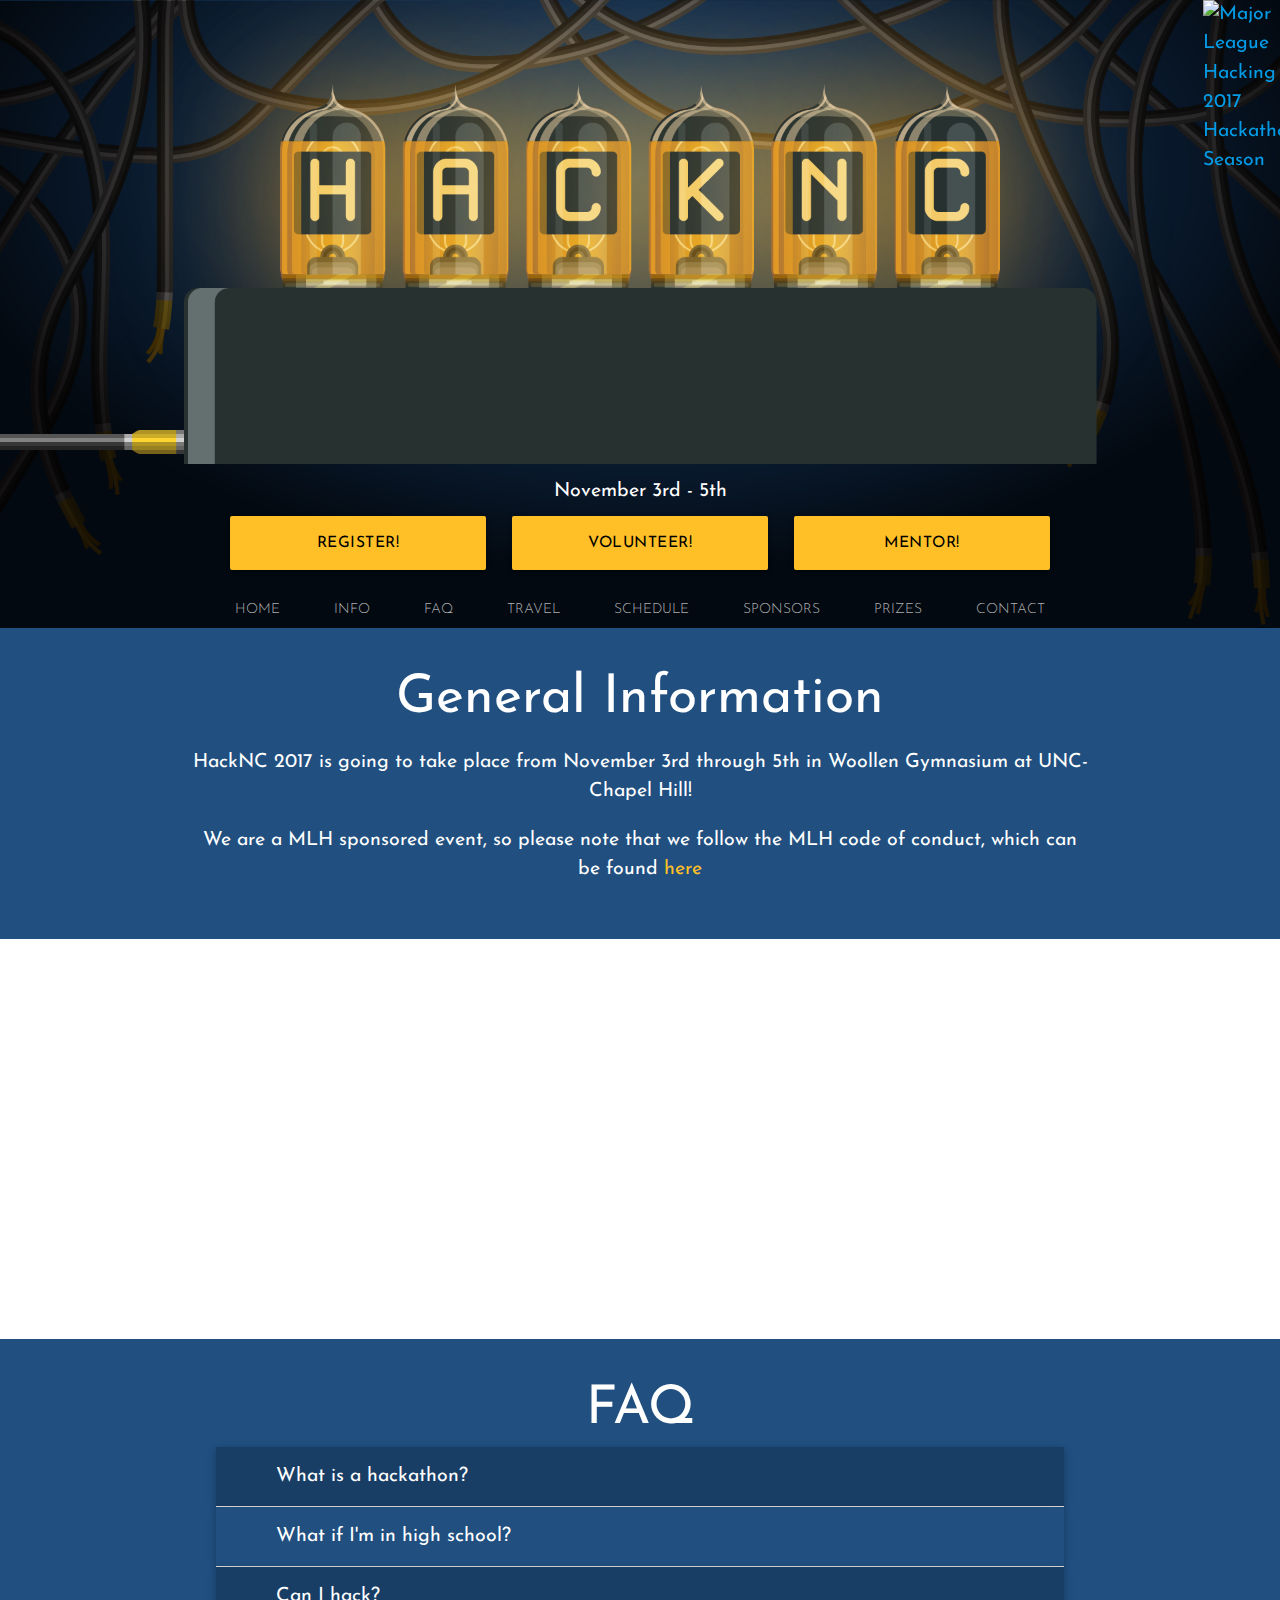
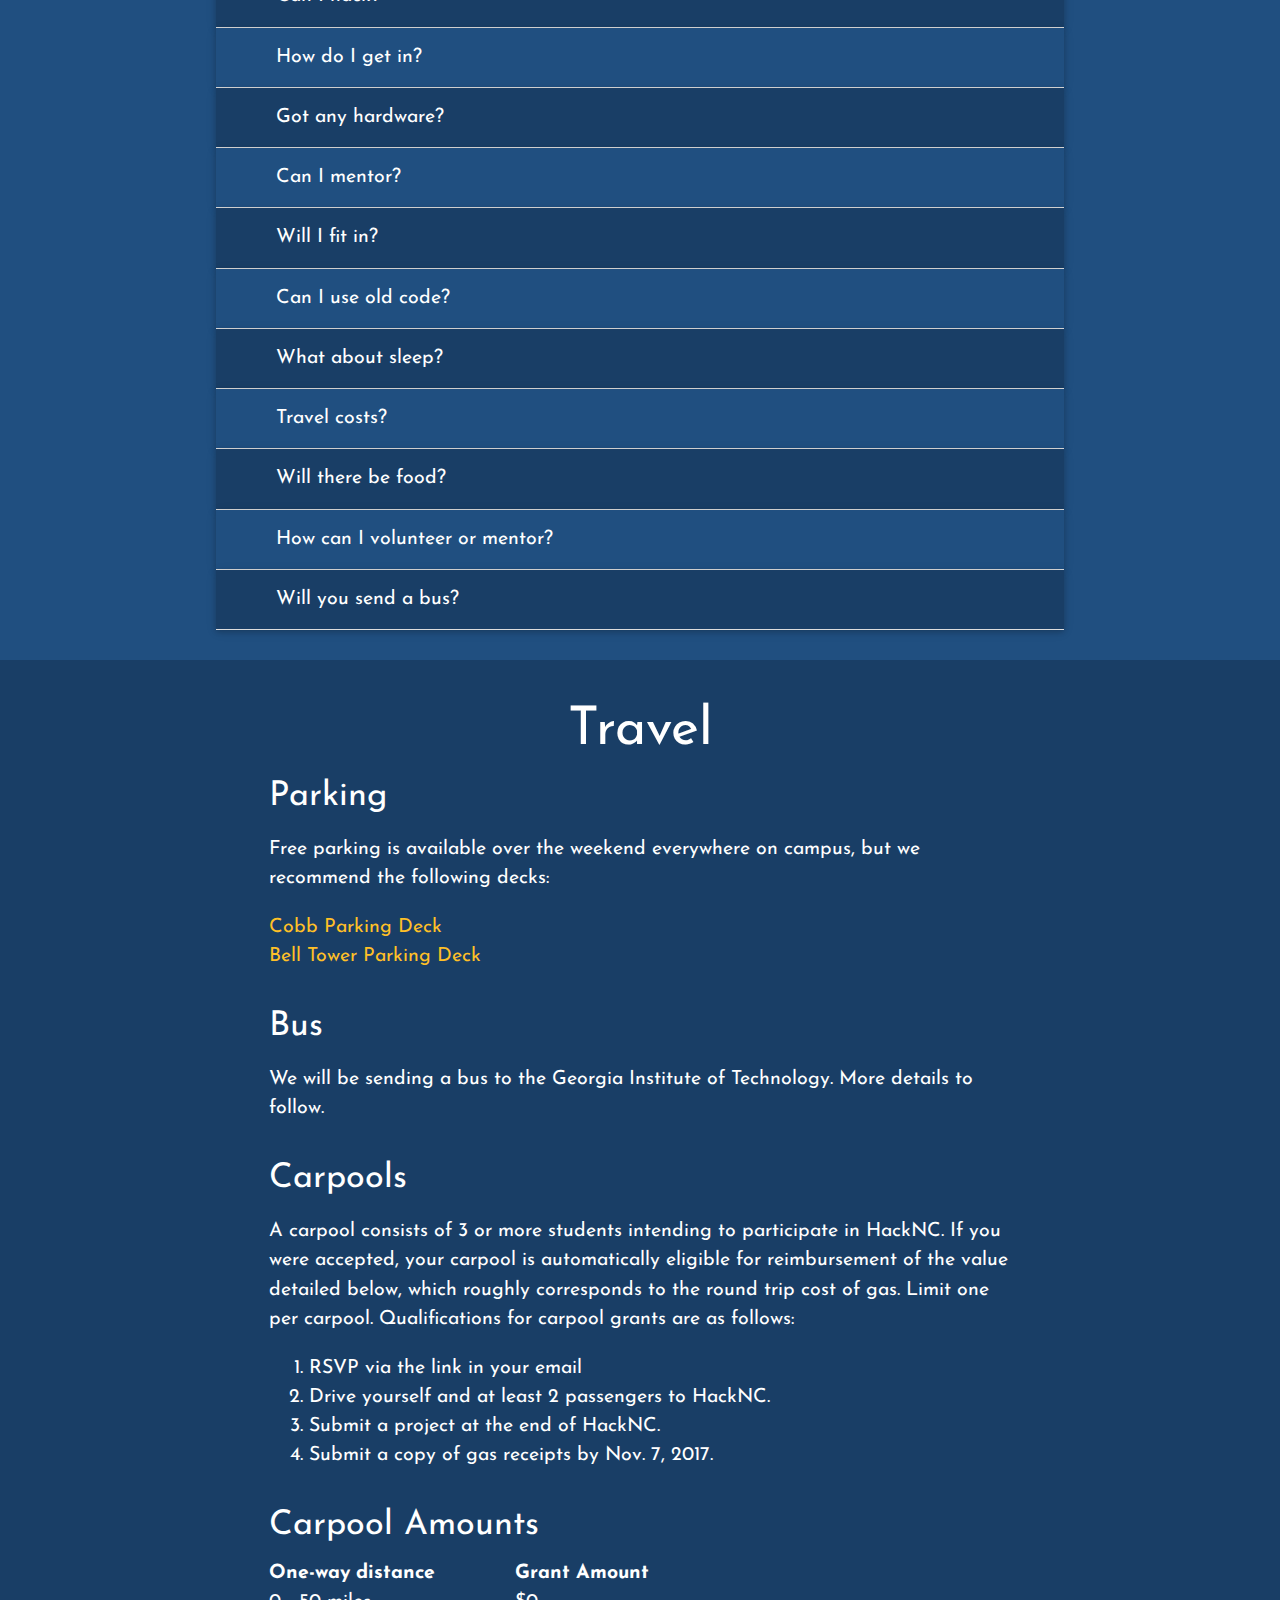
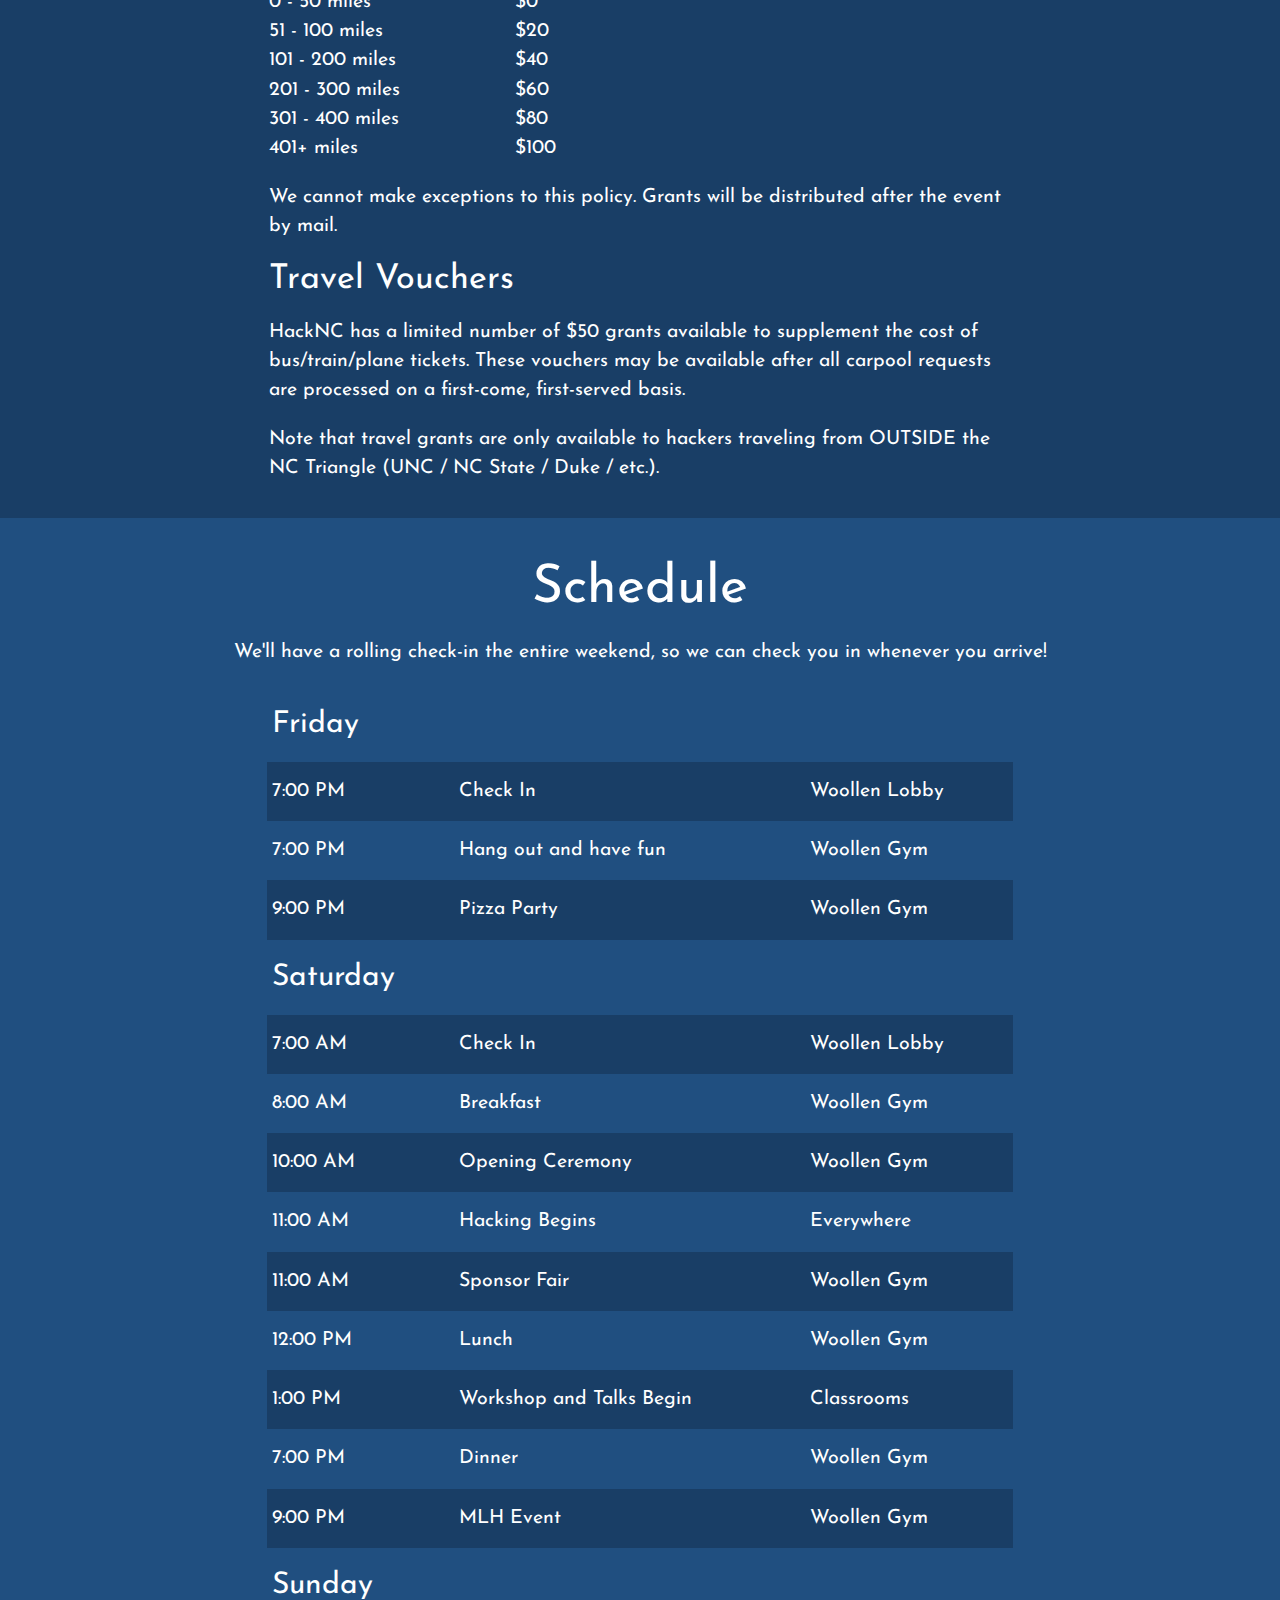
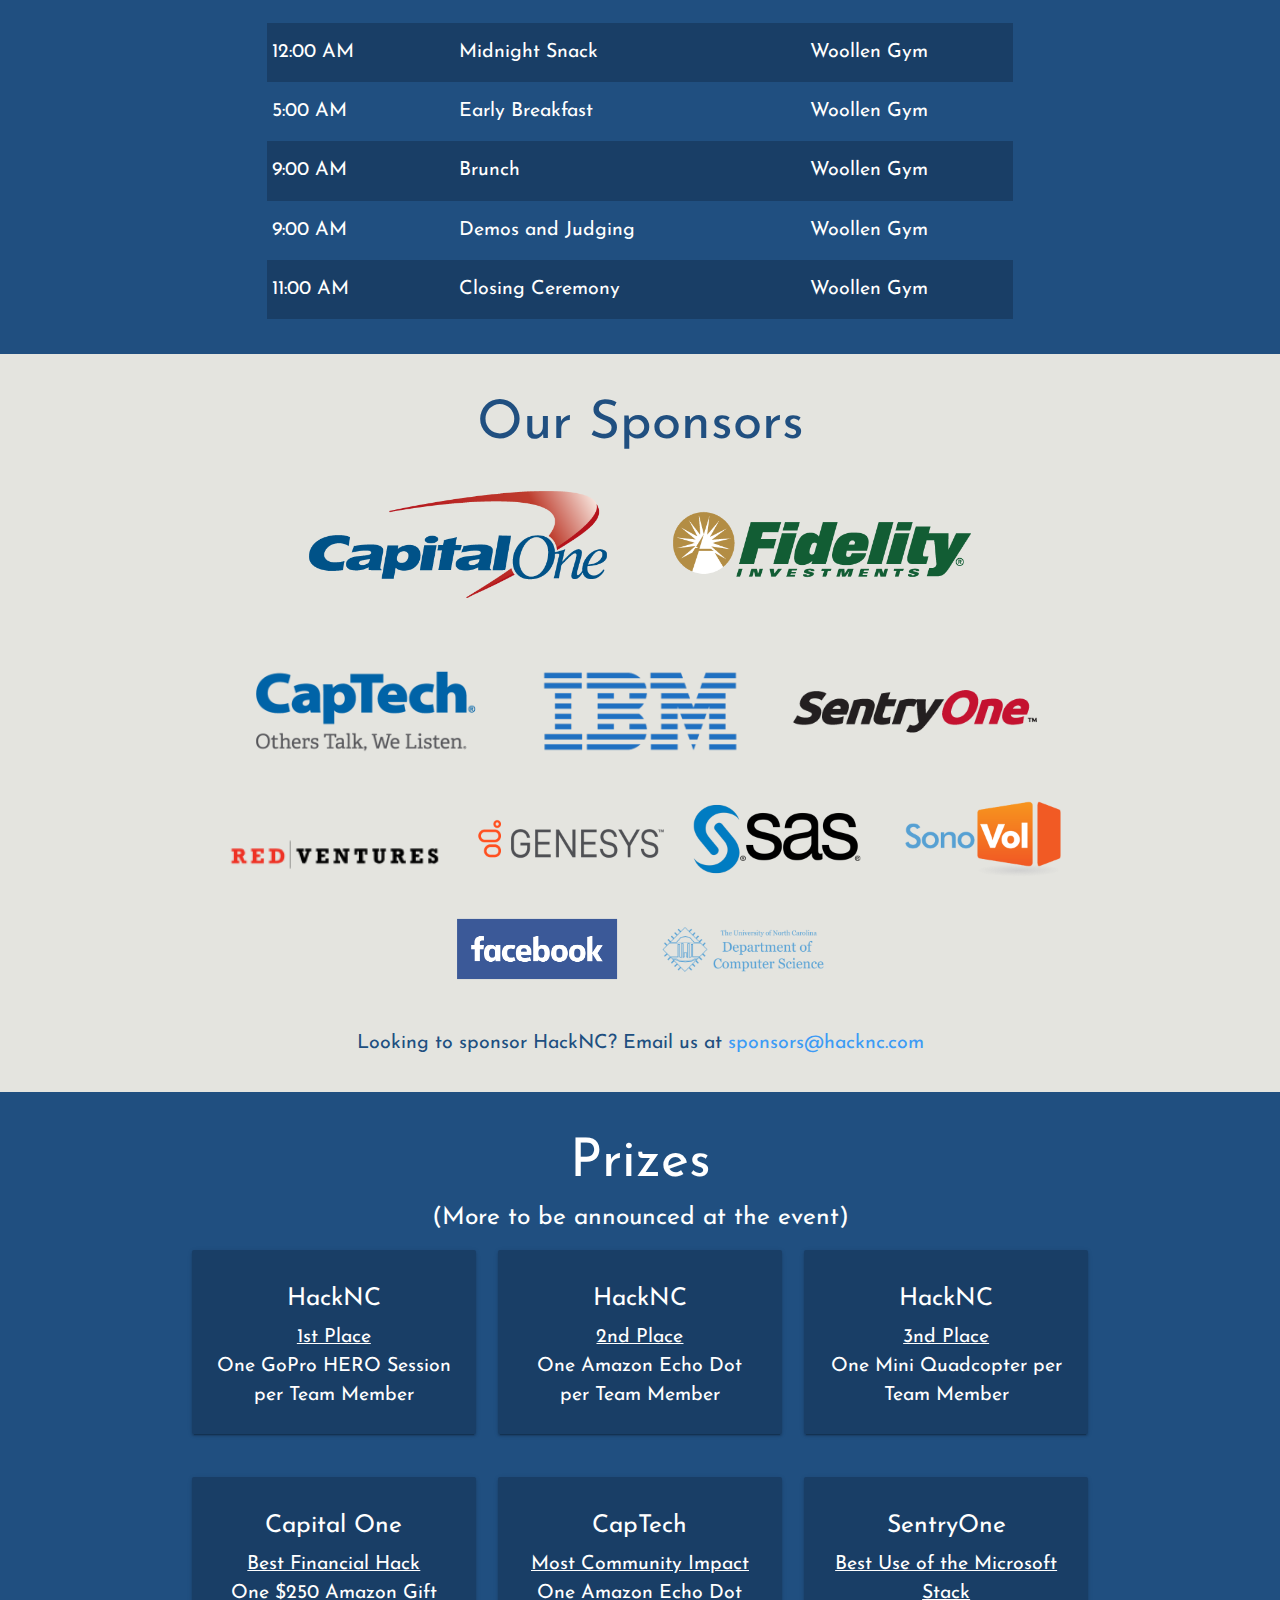
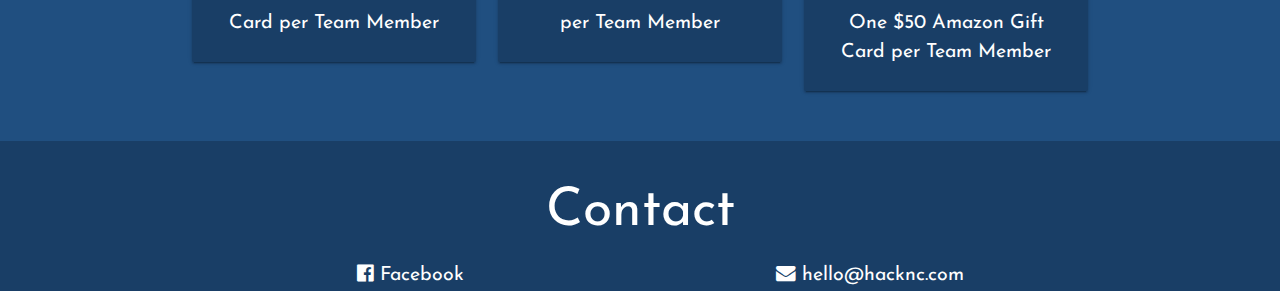
==== commit df88906d: "stuff" ====
--- a/index.html
+++ b/index.html
@@ -7,14 +7,13 @@
 
         <script src="https://code.jquery.com/jquery-1.11.0.min.js"></script>
         <script src="https://cdnjs.cloudflare.com/ajax/libs/materialize/0.100.1/js/materialize.min.js"></script>
-        <link rel="stylesheet" href="static/assets/css/main.css"></script>
+        <link rel="stylesheet" href="/static/assets/css/main.css"></script>
 
         <link href="https://fonts.googleapis.com/css?family=Bungee|Rubik|Work+Sans|Cabin|Arvo|Nunito|Josefin+Sans" rel="stylesheet">
         <link href="https://maxcdn.bootstrapcdn.com/font-awesome/4.7.0/css/font-awesome.min.css" rel="stylesheet">
 
         <link href="static/assets/css/flipclock.css" rel="stylesheet">
-
-        <link rel='icon' href='static/assets/images/favicon.png'>
+        <link rel='icon' href='/static/assets/images/favicon.png'>
 
         <title>HackNC 2017</title>
     </head>
@@ -30,10 +29,10 @@
         <div class="background-dark scrollspy" id='home'>
             <div class="row center" id="tubes-row">
                 <div id="tubes">
-                    <div id='countdown-content'>
-                        <div id='countdown-wrapper'>
-                            <div id='countdown'></div>
-                        </div>
+                    <div id='countdown-content'>		
+                        <div id='countdown-wrapper'>		
+                            <div id='countdown'></div>		
+                        </div>		
                     </div>
                 </div>
             </div>
@@ -272,7 +271,7 @@
                                 <tr><td class='time'>7:00 AM</td><td class='event'>Check In</td><td class='place'>Woollen Lobby</td></tr>
                                 <tr><td class='time'>8:00 AM</td><td class='event'>Breakfast</td><td class='place'>Woollen Gym</td></tr>
                                 <tr><td class='time'>10:00 AM</td><td class='event'>Opening Ceremony</td><td class='place'>Woollen Gym</td></tr>
-                                <tr><td class='time'>11:00 AM</td><td class='event'>Hacking Begins</td><td class='place'>Woollen Gym</td></tr>
+                                <tr><td class='time'>11:00 AM</td><td class='event'>Hacking Begins</td><td class='place'>Everywhere</td></tr>
                                 <tr><td class='time'>11:00 AM</td><td class='event'>Sponsor Fair</td><td class='place'>Woollen Gym</td></tr>
                                 <tr><td class='time'>12:00 PM</td><td class='event'>Lunch</td><td class='place'>Woollen Gym</td></tr>
                                 <tr><td class='time'>1:00 PM</td><td class='event'>Workshop and Talks Begin</td><td class='place'>Classrooms</td></tr>
@@ -325,7 +324,7 @@
                 <h5 class="center">(More to be announced at the event)</h5>
                 <div class='container center'>
                     <div class='row'>
-                        <div class='col s12 m6 l4 center'>
+                        <div class='col s12 m4 l4 center'>
                             <div class='card'>
                                 <div class='card-content'>
                                     <h5>HackNC</h5>
@@ -334,7 +333,7 @@
                                 </div>
                             </div>
                         </div>
-                        <div class='col s12 m6 l4 center'>
+                        <div class='col s12 m4 l4 center'>
                             <div class='card'>
                                 <div class='card-content'>
                                     <h5>HackNC</h5>
@@ -343,7 +342,7 @@
                                 </div>
                             </div>
                         </div>
-                        <div class='col s12 m6 l4 center'>
+                        <div class='col s12 m4 l4 center'>
                             <div class='card'>
                                 <div class='card-content'>
                                     <h5>HackNC</h5>
@@ -354,7 +353,7 @@
                         </div>
                     </div>
                     <div class='row'>
-                        <div class='col s12 m6 l4 center'>
+                        <div class='col s12 m4 l4 center'>
                             <div class='card'>
                                 <div class='card-content'>
                                     <h5>Capital One</h5>
@@ -363,12 +362,21 @@
                                 </div>
                             </div>
                         </div>
-                        <div class='col s12 m6 l4 center'>
+                        <div class='col s12 m4 l4 center'>
                             <div class='card'>
                                 <div class='card-content'>
                                     <h5>CapTech</h5>
                                     <p><u>Most Community Impact</u></p>
                                     <p>One Amazon Echo Dot per Team Member</p>
+                                </div>
+                            </div>
+                        </div>
+                        <div class='col s12 m4 l4 center'>
+                            <div class='card'>
+                                <div class='card-content'>
+                                    <h5>SentryOne</h5>
+                                    <p><u>Best Use of the Microsoft Stack</u></p>
+                                    <p>One $50 Amazon Gift Card per Team Member</p>
                                 </div>
                             </div>
                         </div>
@@ -394,10 +402,10 @@
                 </div>
             </div>
 
-            <script src="static/assets/js/main.js"></script>
-            <script src="static/assets/js/schedule.js"></script>
-            <script src="static/assets/js/register.js"></script>
-            <script src="static/assets/js/flipclock.min.js"></script>
+            <script src="/static/assets/js/main.js"></script>
+            <script src="/static/assets/js/schedule.js"></script>
+            <script src="/static/assets/js/register.js"></script>
+            <script src="/static/assets/js/flipclock.min.js"></script>
 
     </body>
     <script>
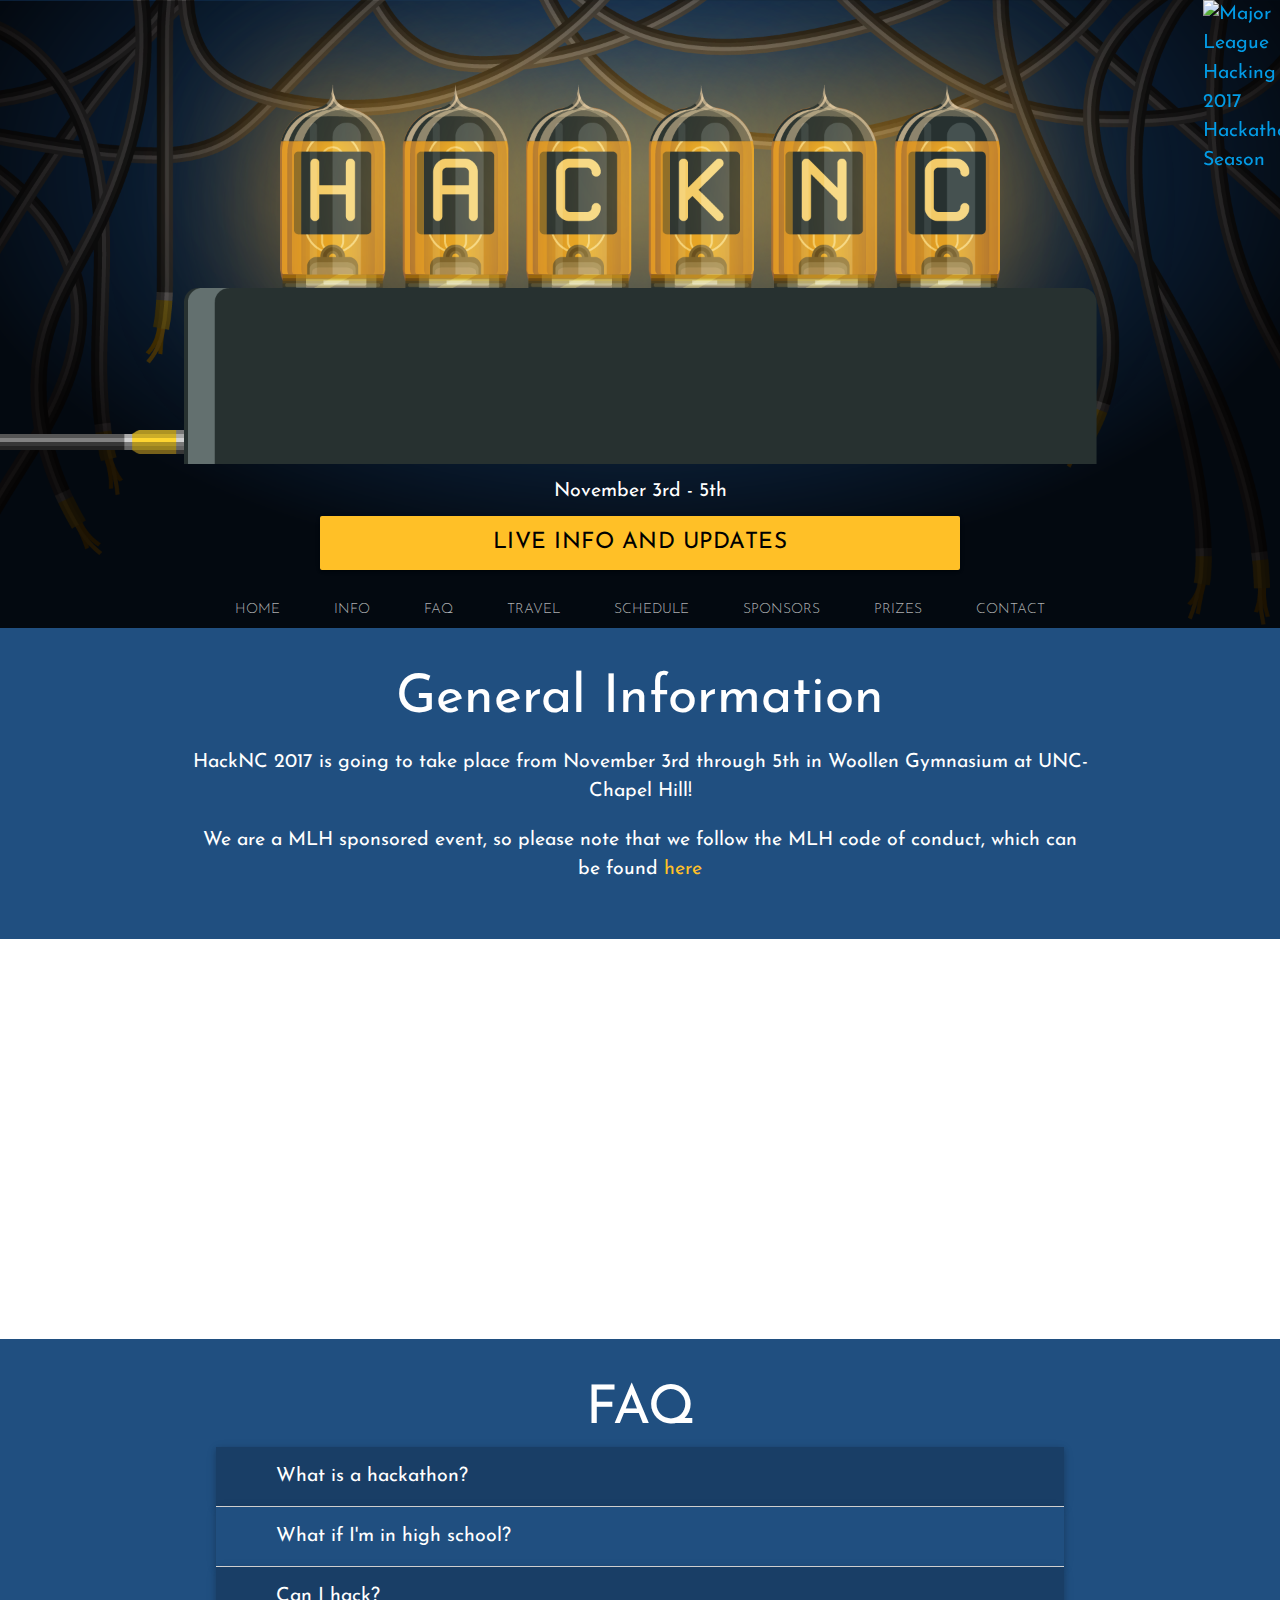
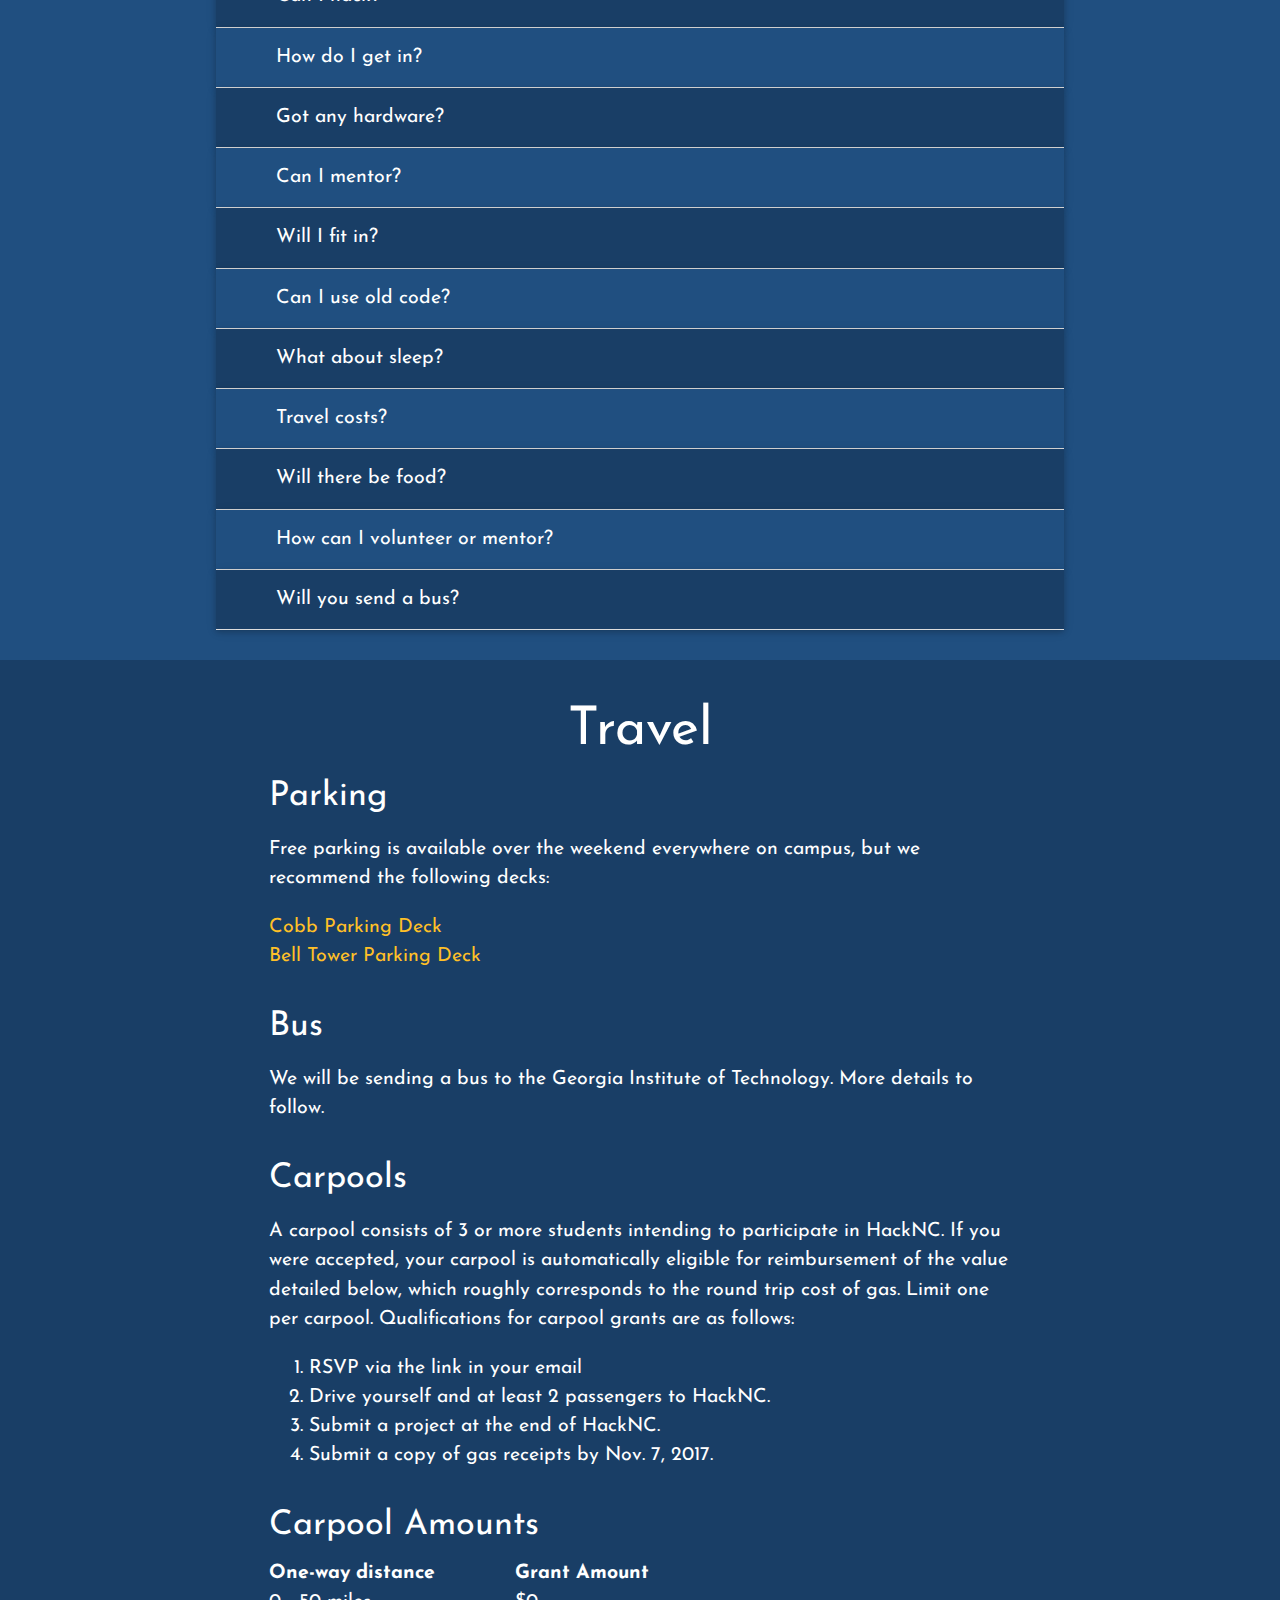
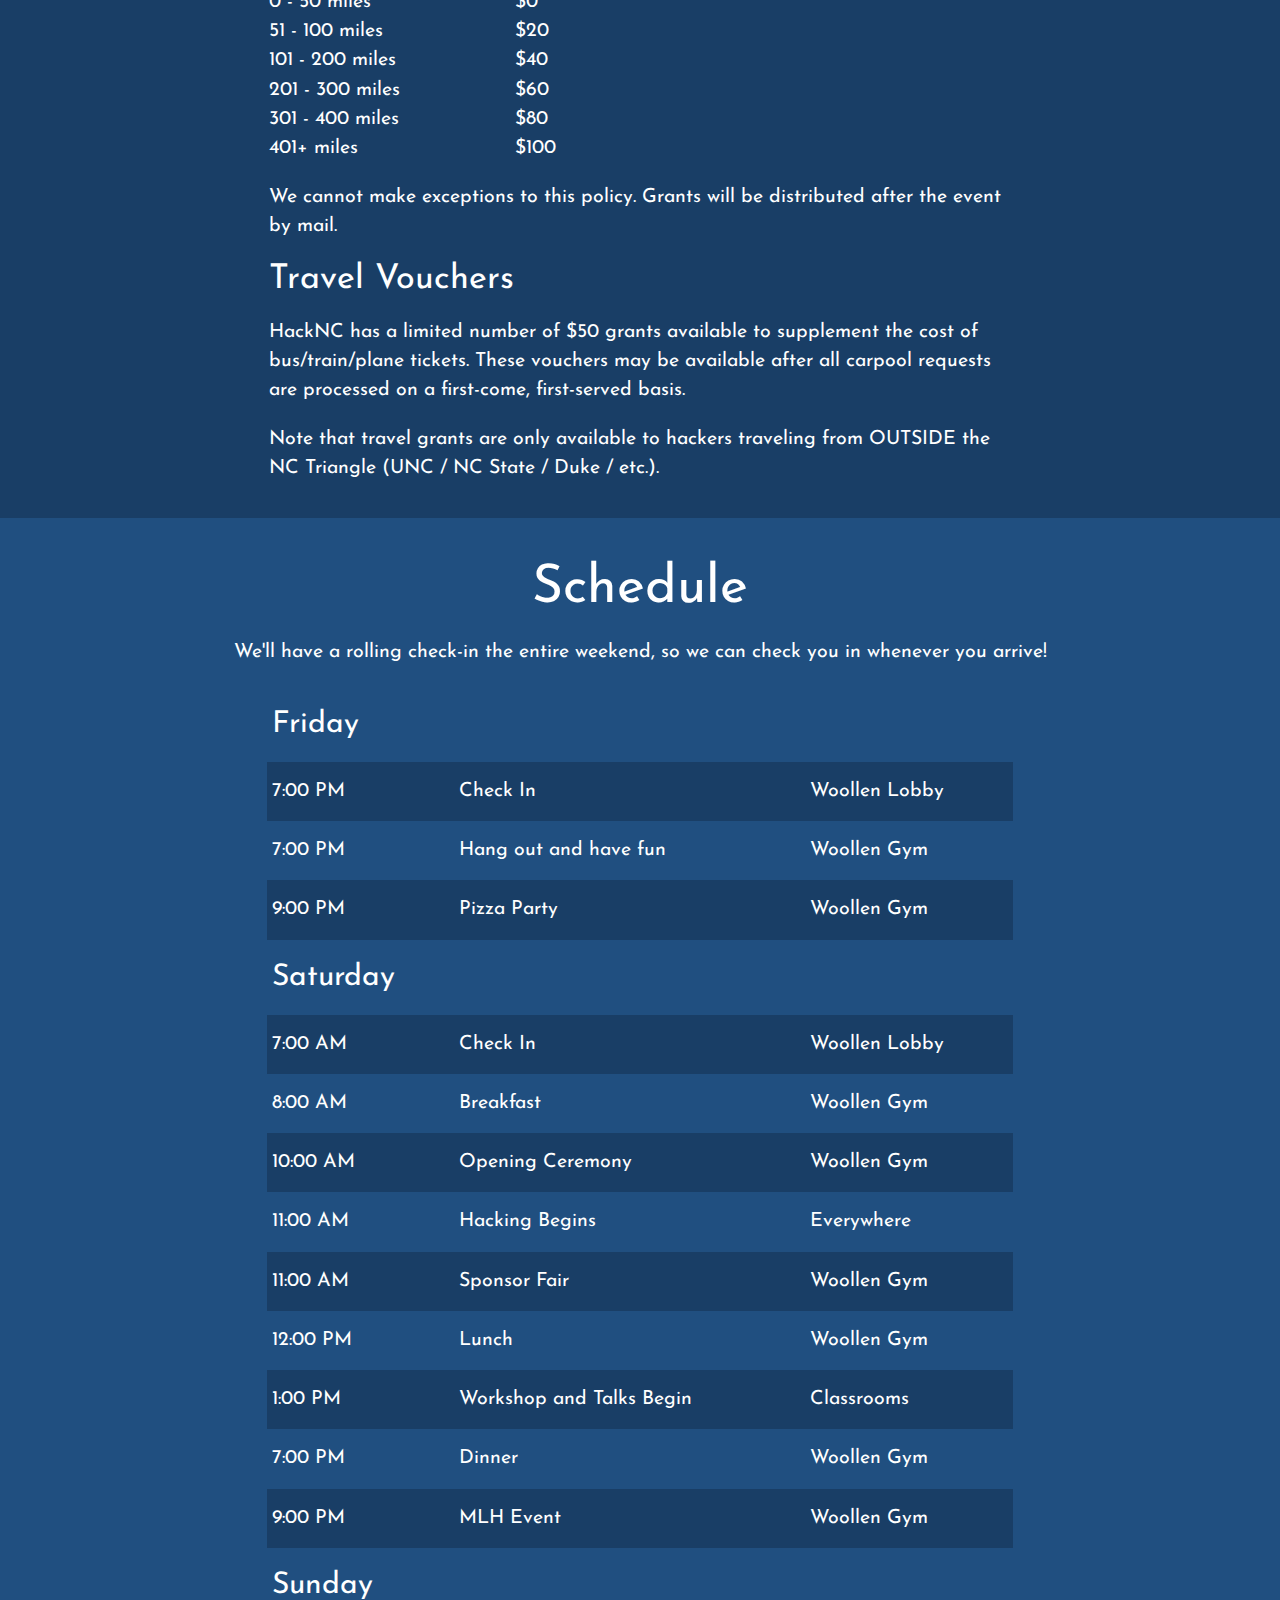
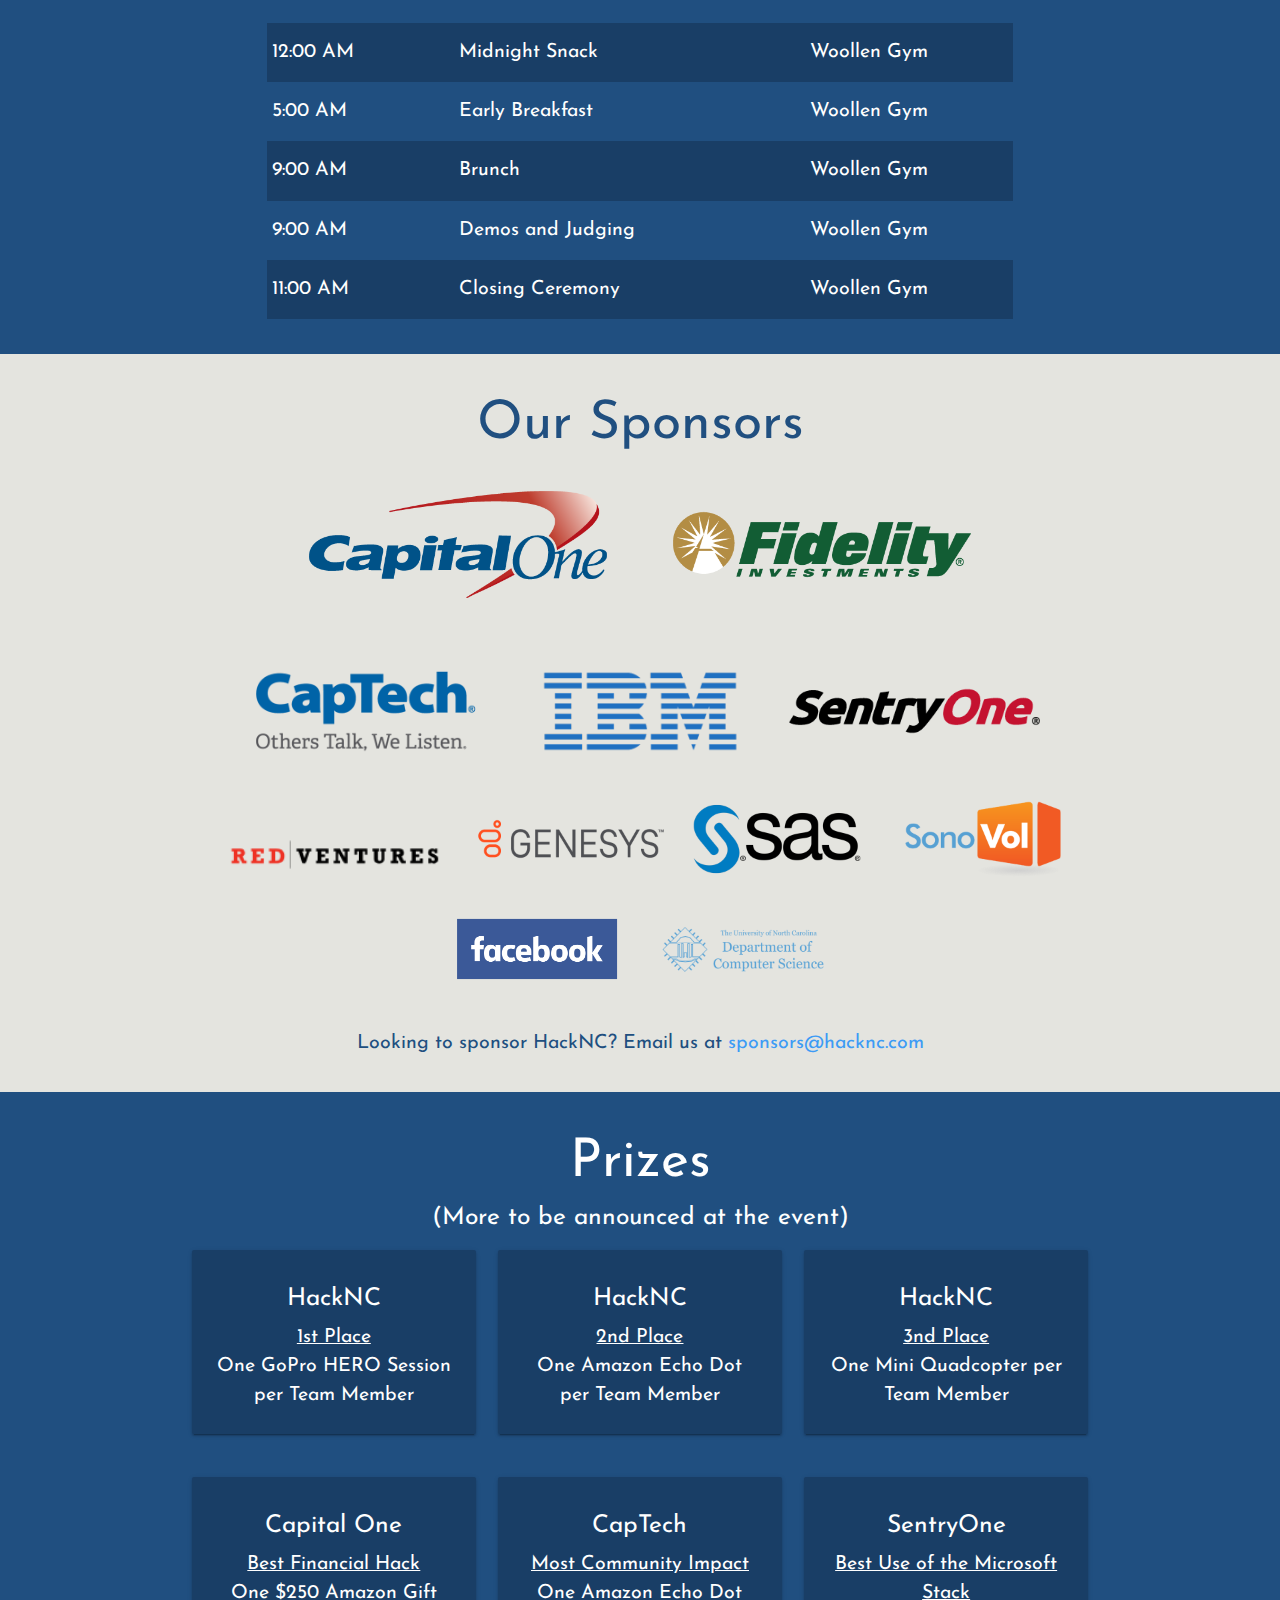
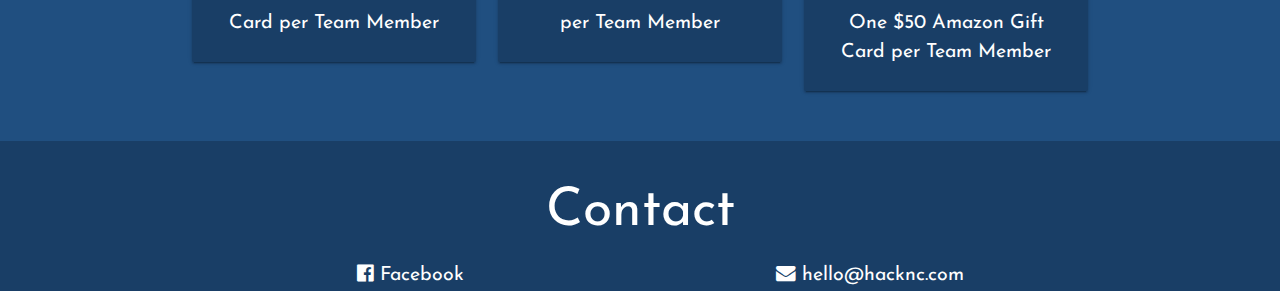
==== commit 8121661a: "update front page, update links" ====
--- a/index.html
+++ b/index.html
@@ -29,24 +29,13 @@
         <div class="background-dark scrollspy" id='home'>
             <div class="row center" id="tubes-row">
                 <div id="tubes">
-                    <div id='countdown-content'>		
-                        <div id='countdown-wrapper'>		
-                            <div id='countdown'></div>		
-                        </div>		
-                    </div>
                 </div>
             </div>
             <span id="date">November 3rd - 5th <br/></span>
 
             <div id="registration">
-                <a id="register" class="btn-large component"
-                    href="https://hacknc.typeform.com/to/a9xMrB">Register!</a>
-                <a id='volunteer' class='btn-large component'
-                    href="https://docs.google.com/forms/d/e/1FAIpQLSdmQZigMk1ZNoaH3tRZBI3BY5S1PJcHOA3Y2IKzVPr_pt2afA/viewform?usp=sf_link"
-                    >Volunteer!</a>
-                <a id='mentor' class='btn-large component'
-                    href="https://docs.google.com/forms/d/e/1FAIpQLScJ01VDzc9hPVIRqfaGbGVtNDnKLGLErUo9kx80oJgfigaSFg/viewform?usp=sf_link"
-                    >Mentor!</a>
+                <a id="live" class="btn-large component"
+                    href="live">Live Info and Updates</a>
             </div>
 
             <!-- TODO Setup Scrollspy here -->
--- a/static/assets/css/main.css
+++ b/static/assets/css/main.css
@@ -6906,11 +6906,17 @@
   color: #000000;
   display: inline-block;
   height: 50% !important;
-  width: 20% !important;
+  width: 50% !important;
   min-width: 200px !important;
   text-decoration: none;
   margin: 10px;
-  font-size: 80% !important; }
+  font-size: 0.7rem !important; }
+  @media only screen and (min-width: 768px) {
+    .component, .component:focus {
+      font-size: 1rem !important; } }
+  @media only screen and (min-width: 1248px) {
+    .component, .component:focus {
+      font-size: 1.5rem !important; } }
 
 .component:hover {
   background-color: #FFC027;
@@ -6973,6 +6979,9 @@
 #navbar {
   background-color: rgba(30, 136, 229, 0);
   box-shadow: 1px 1px 1px -1px #000000; }
+
+.nbar {
+  overflow: hidden; }
 
 .nfixed {
   margin-top: 0;
